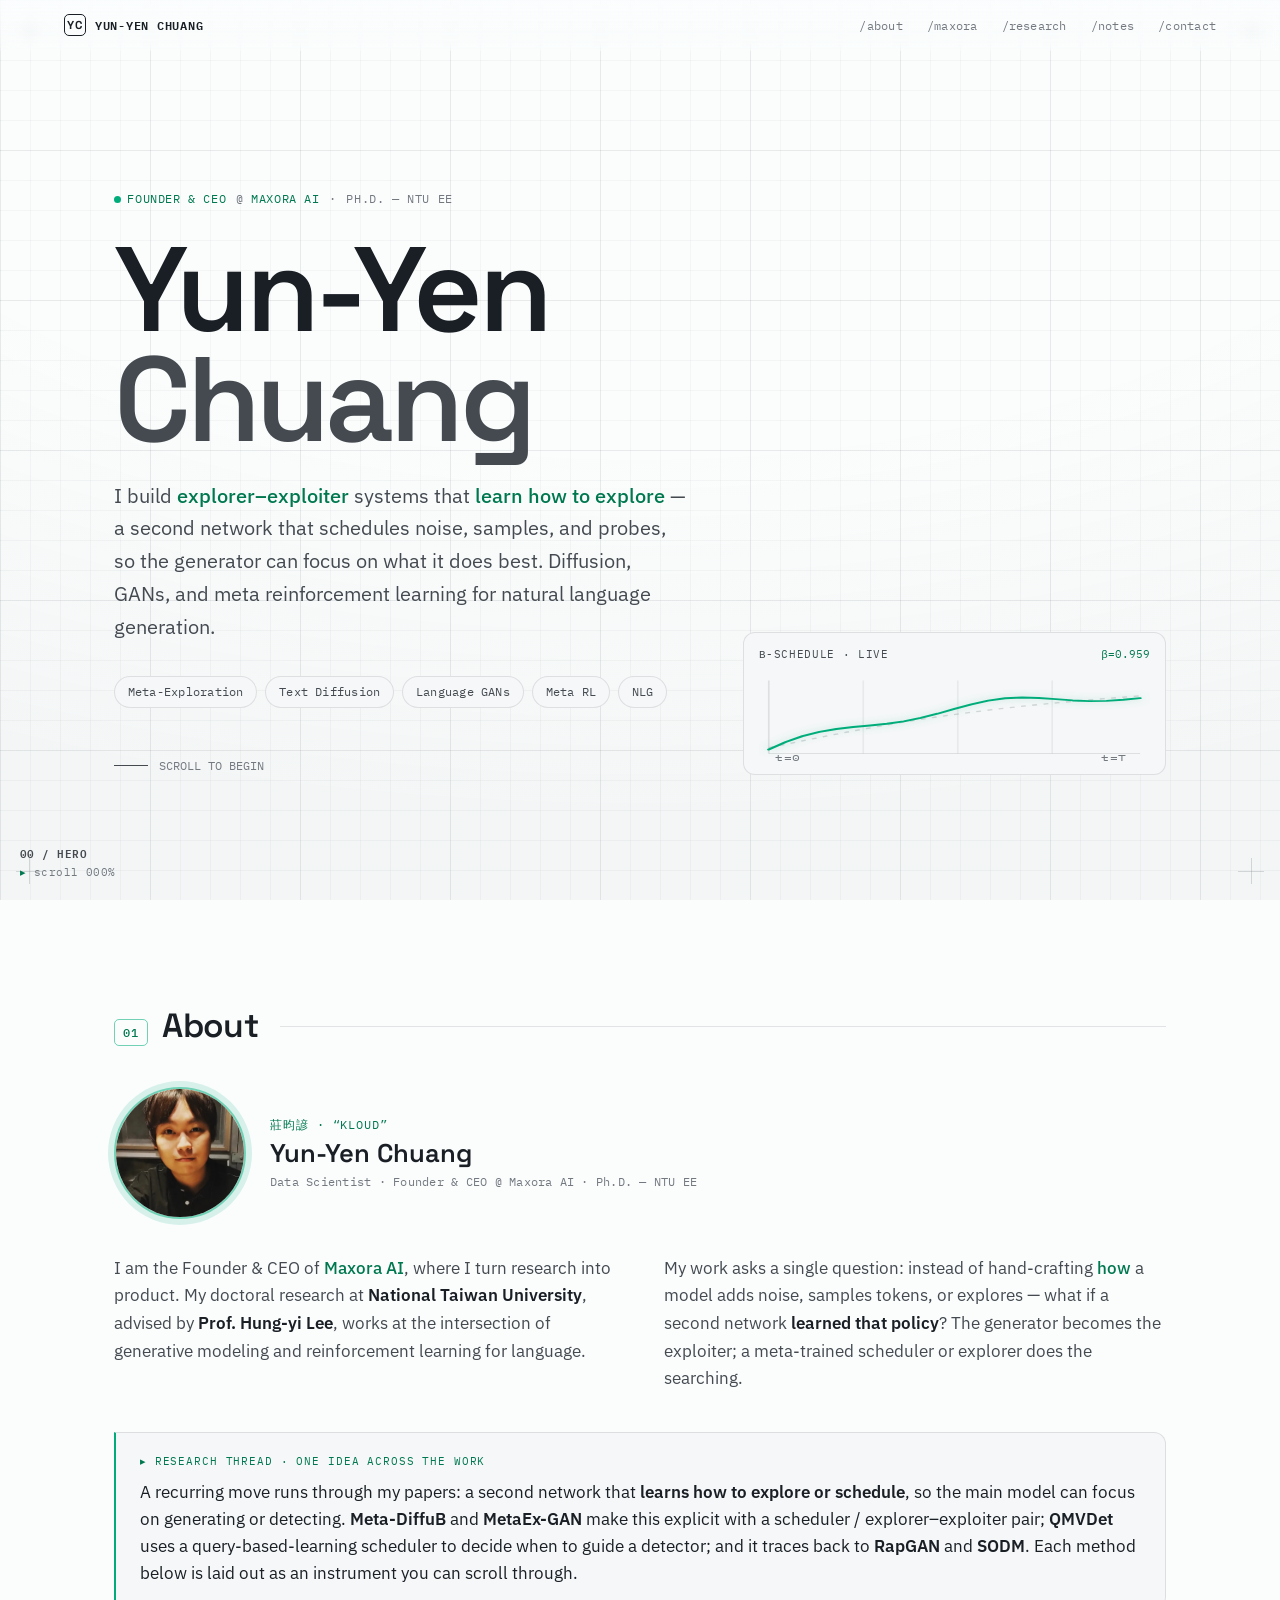
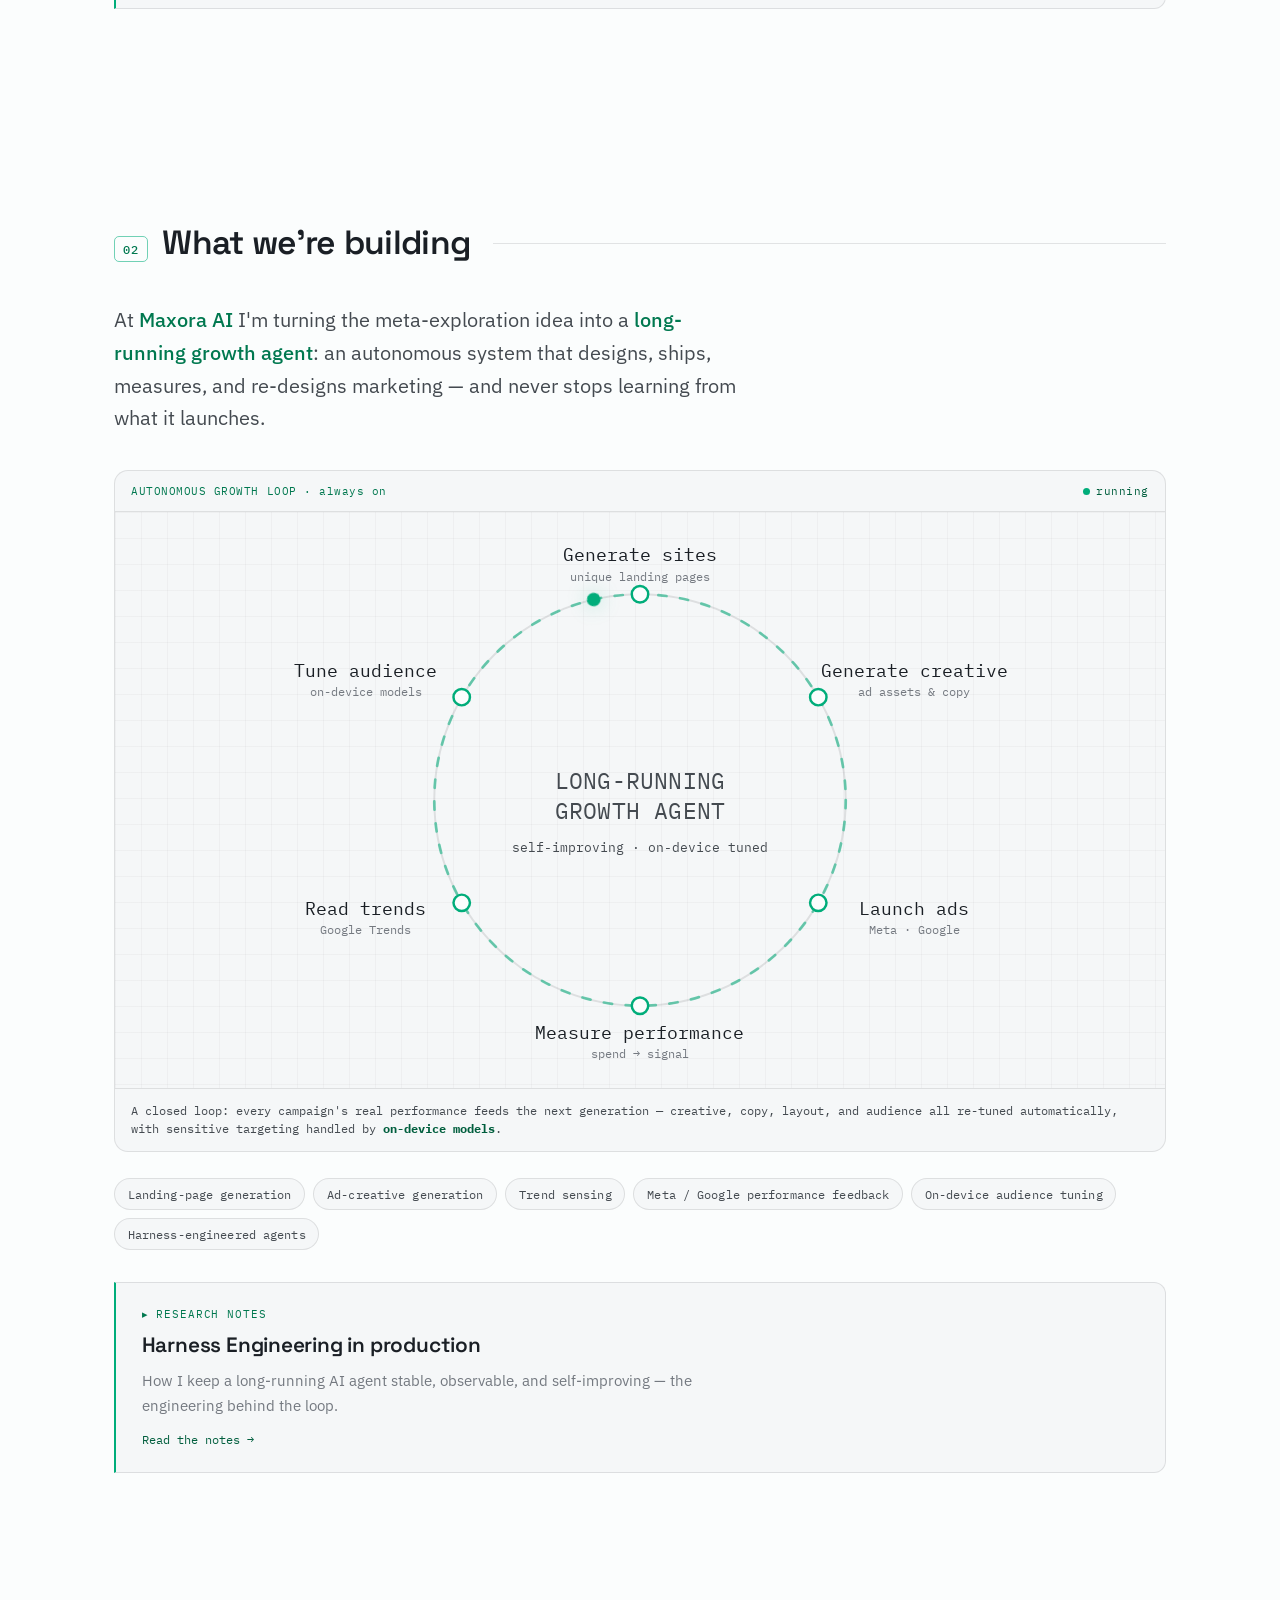
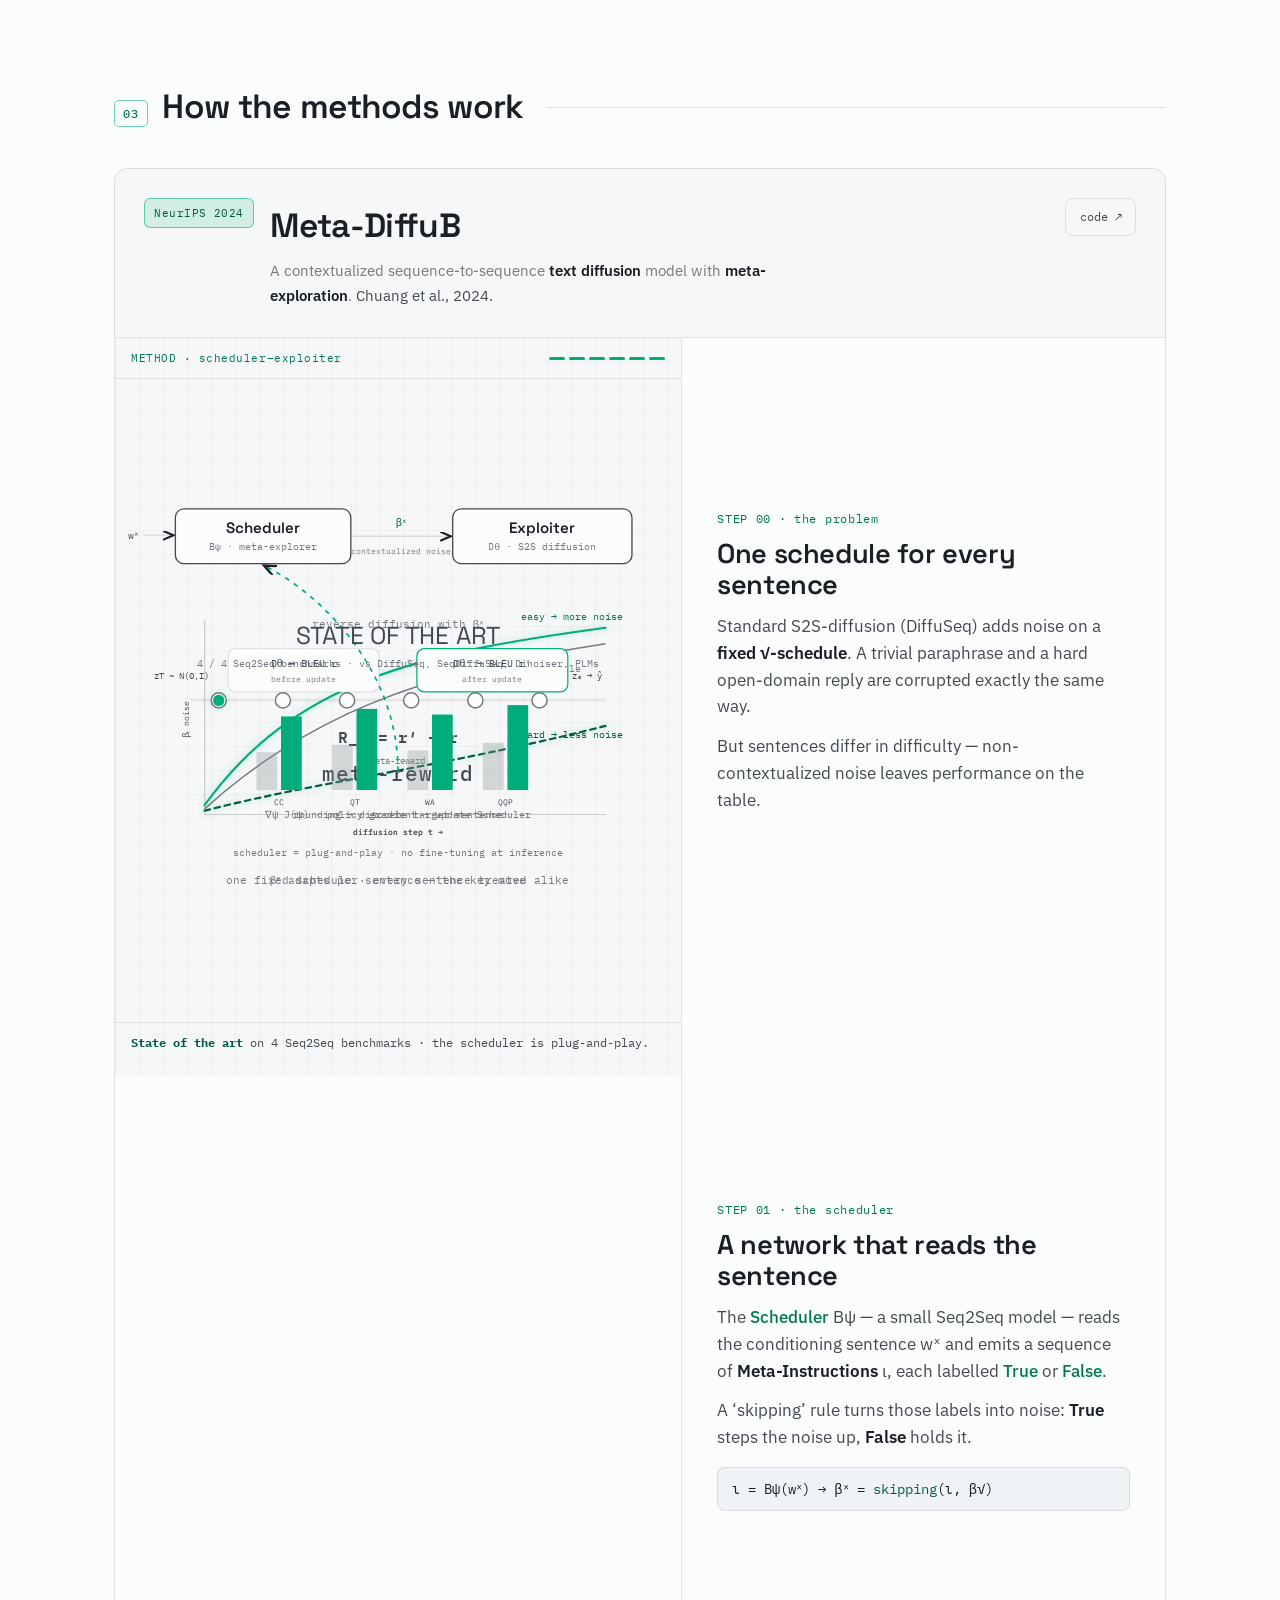
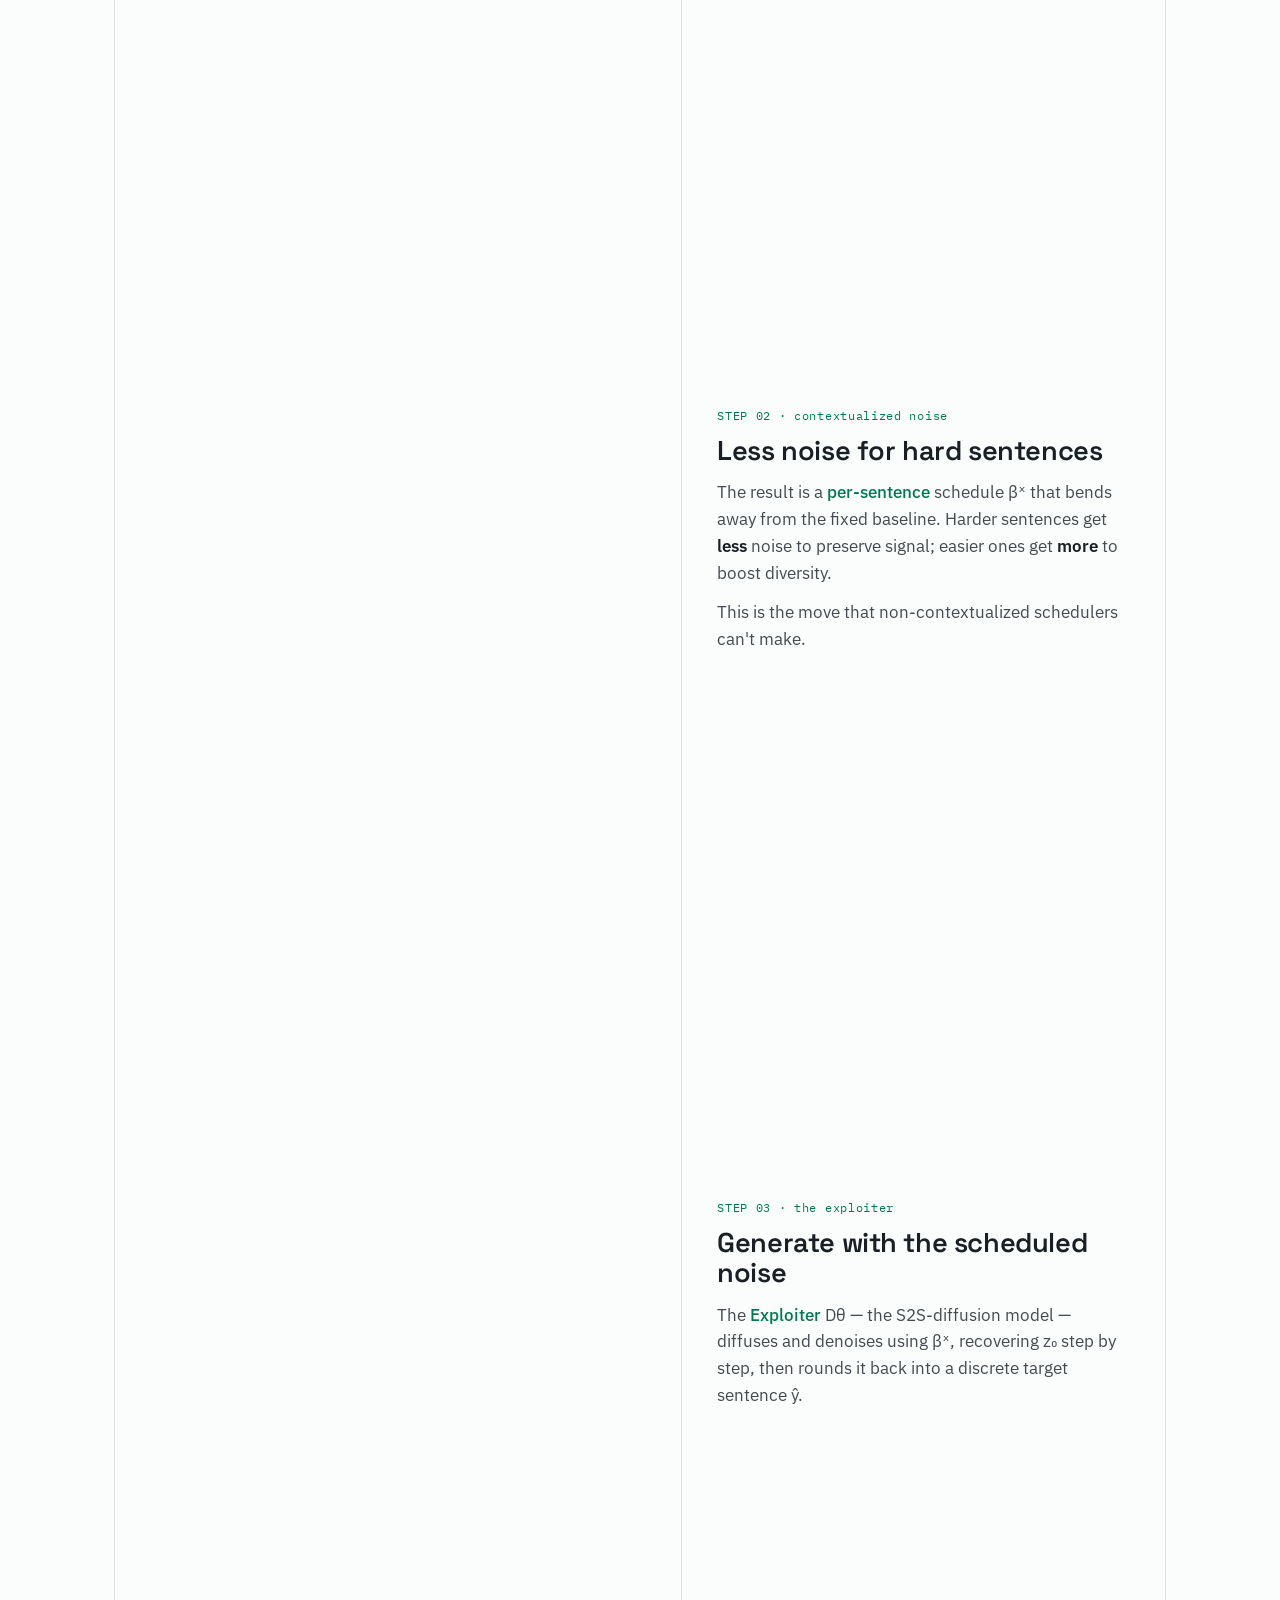
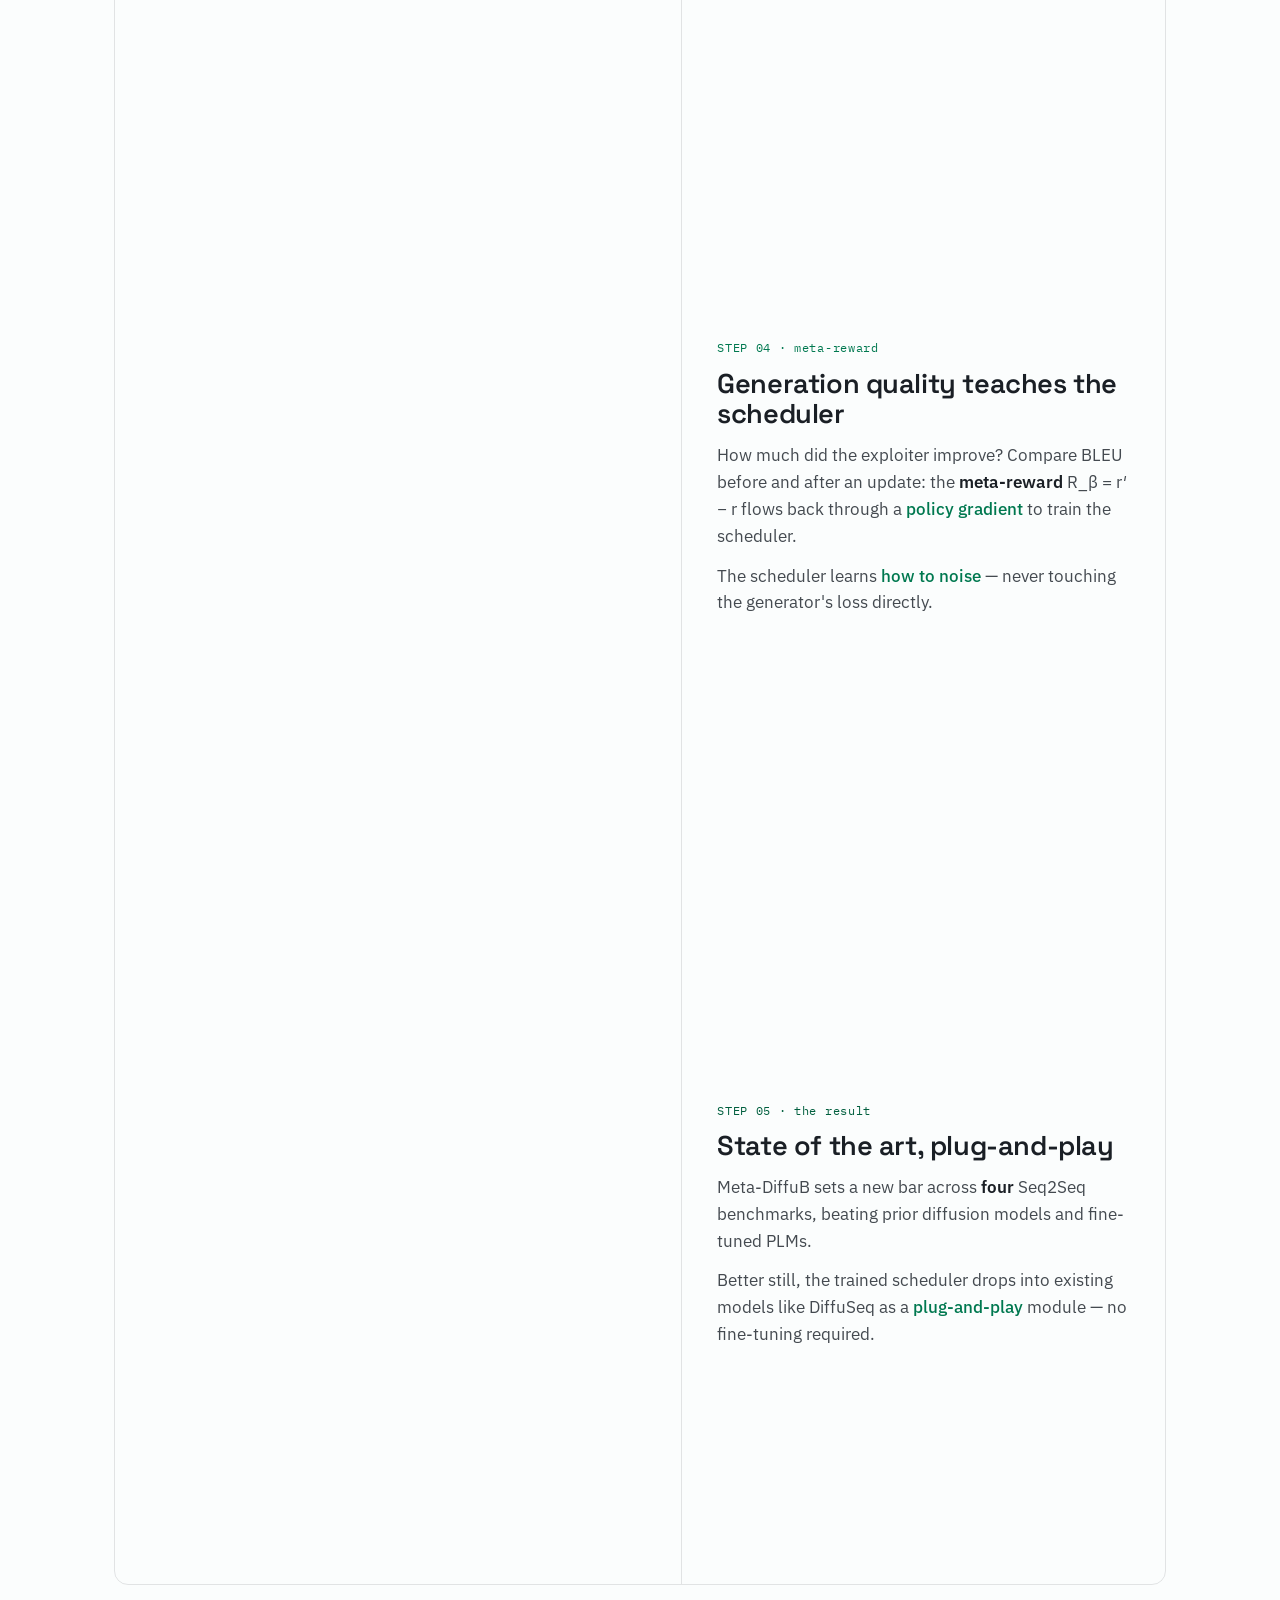
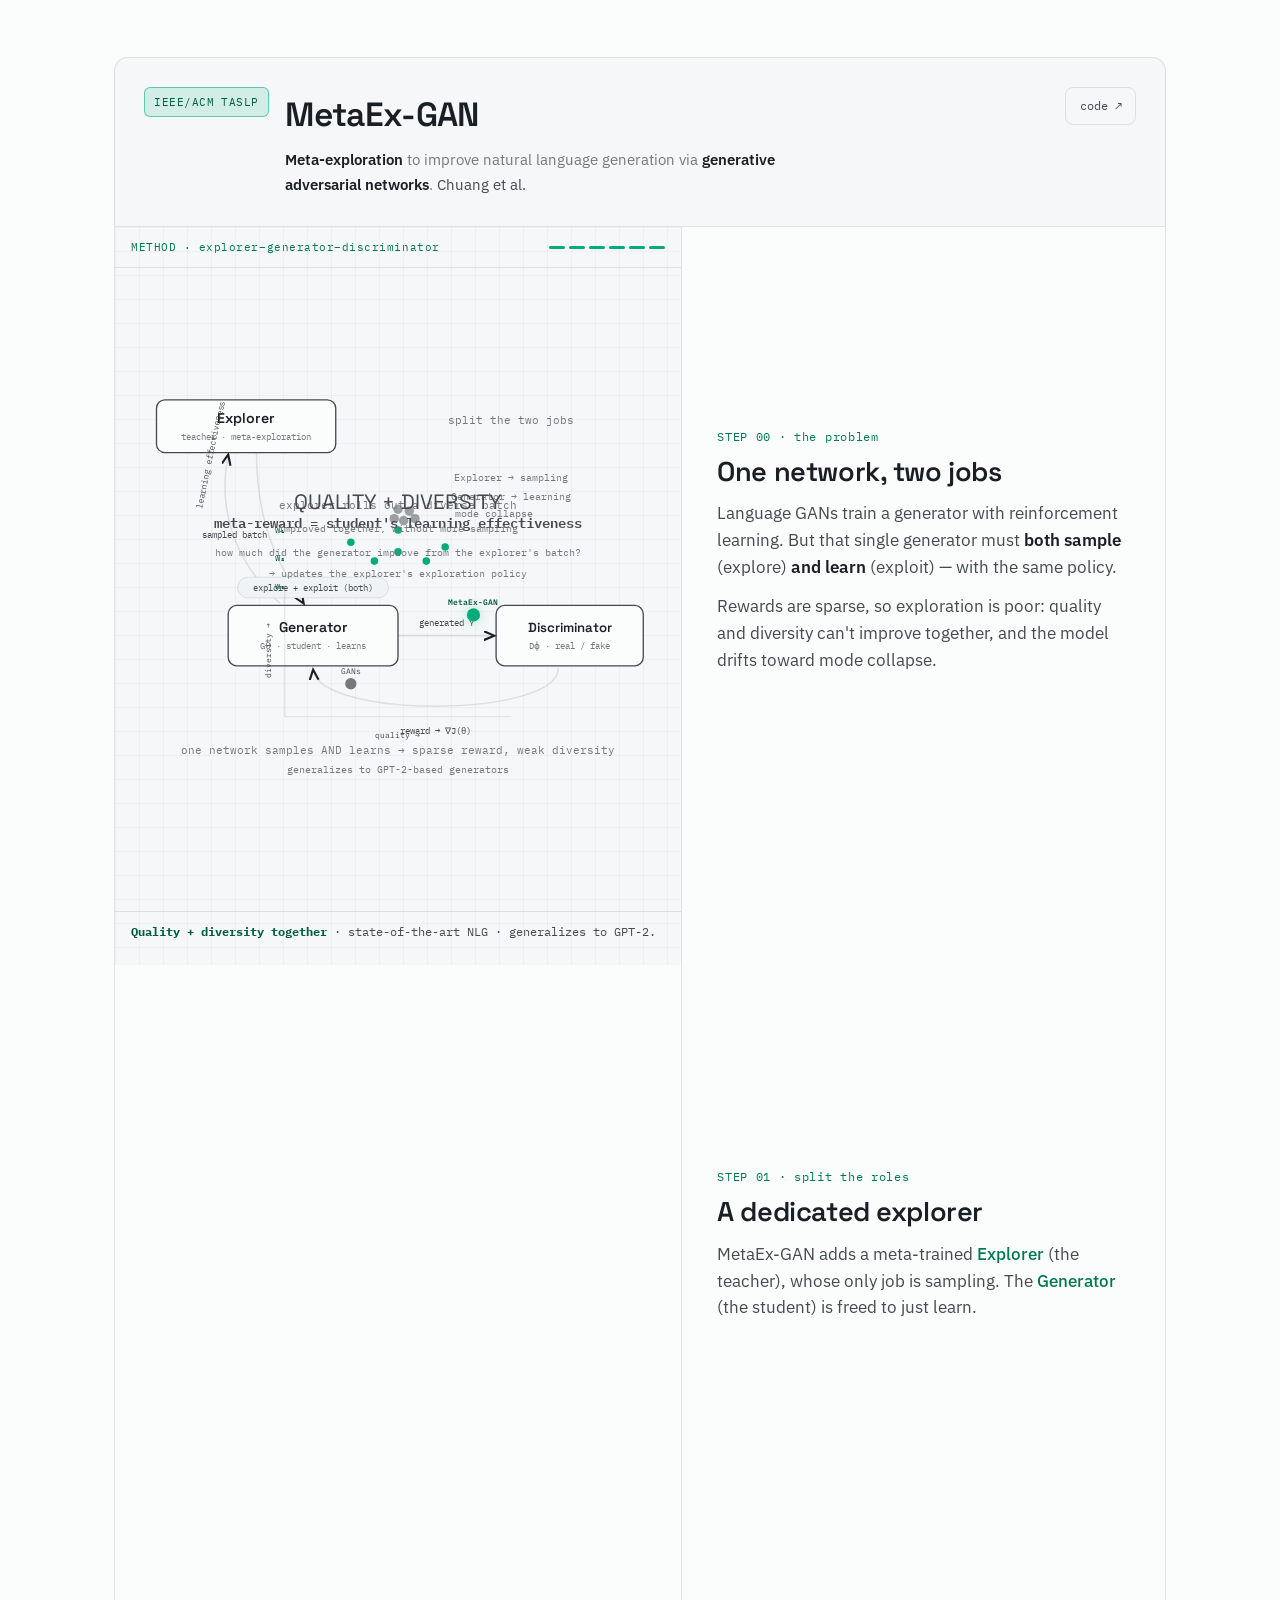
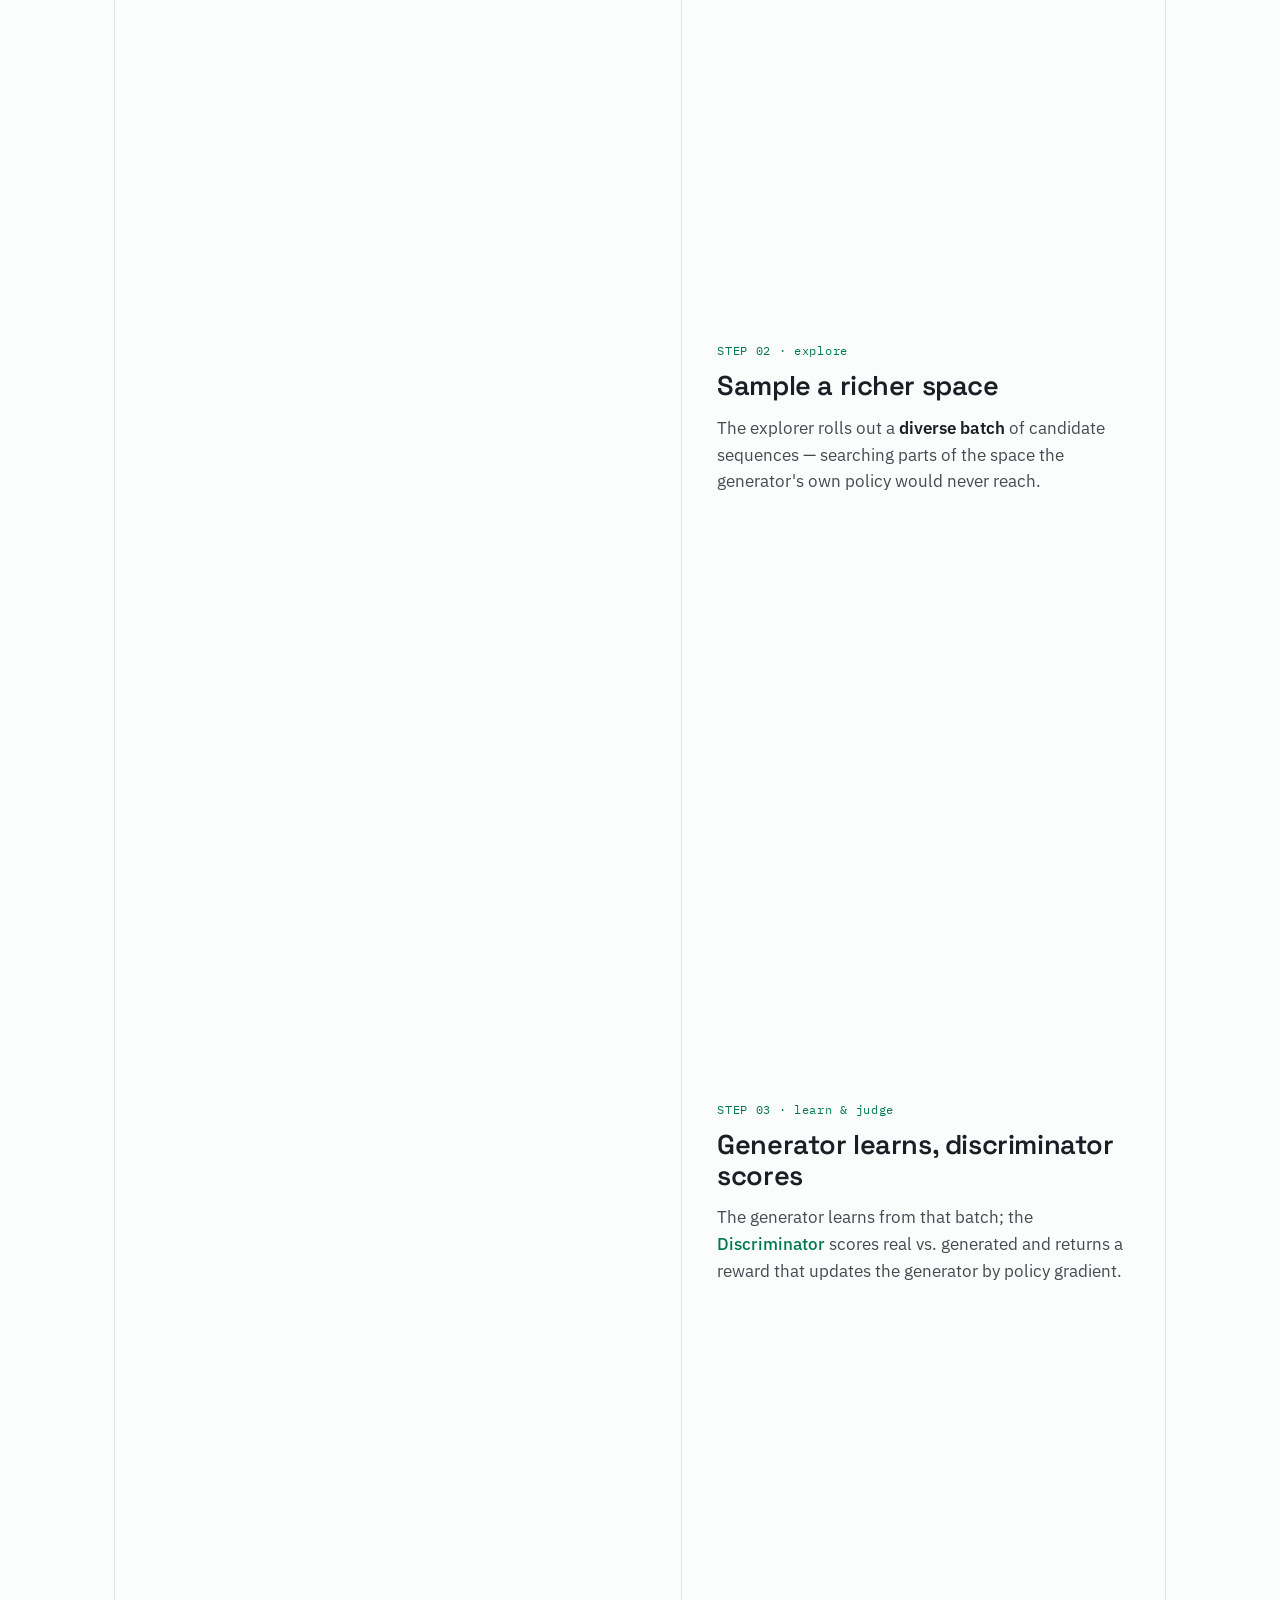
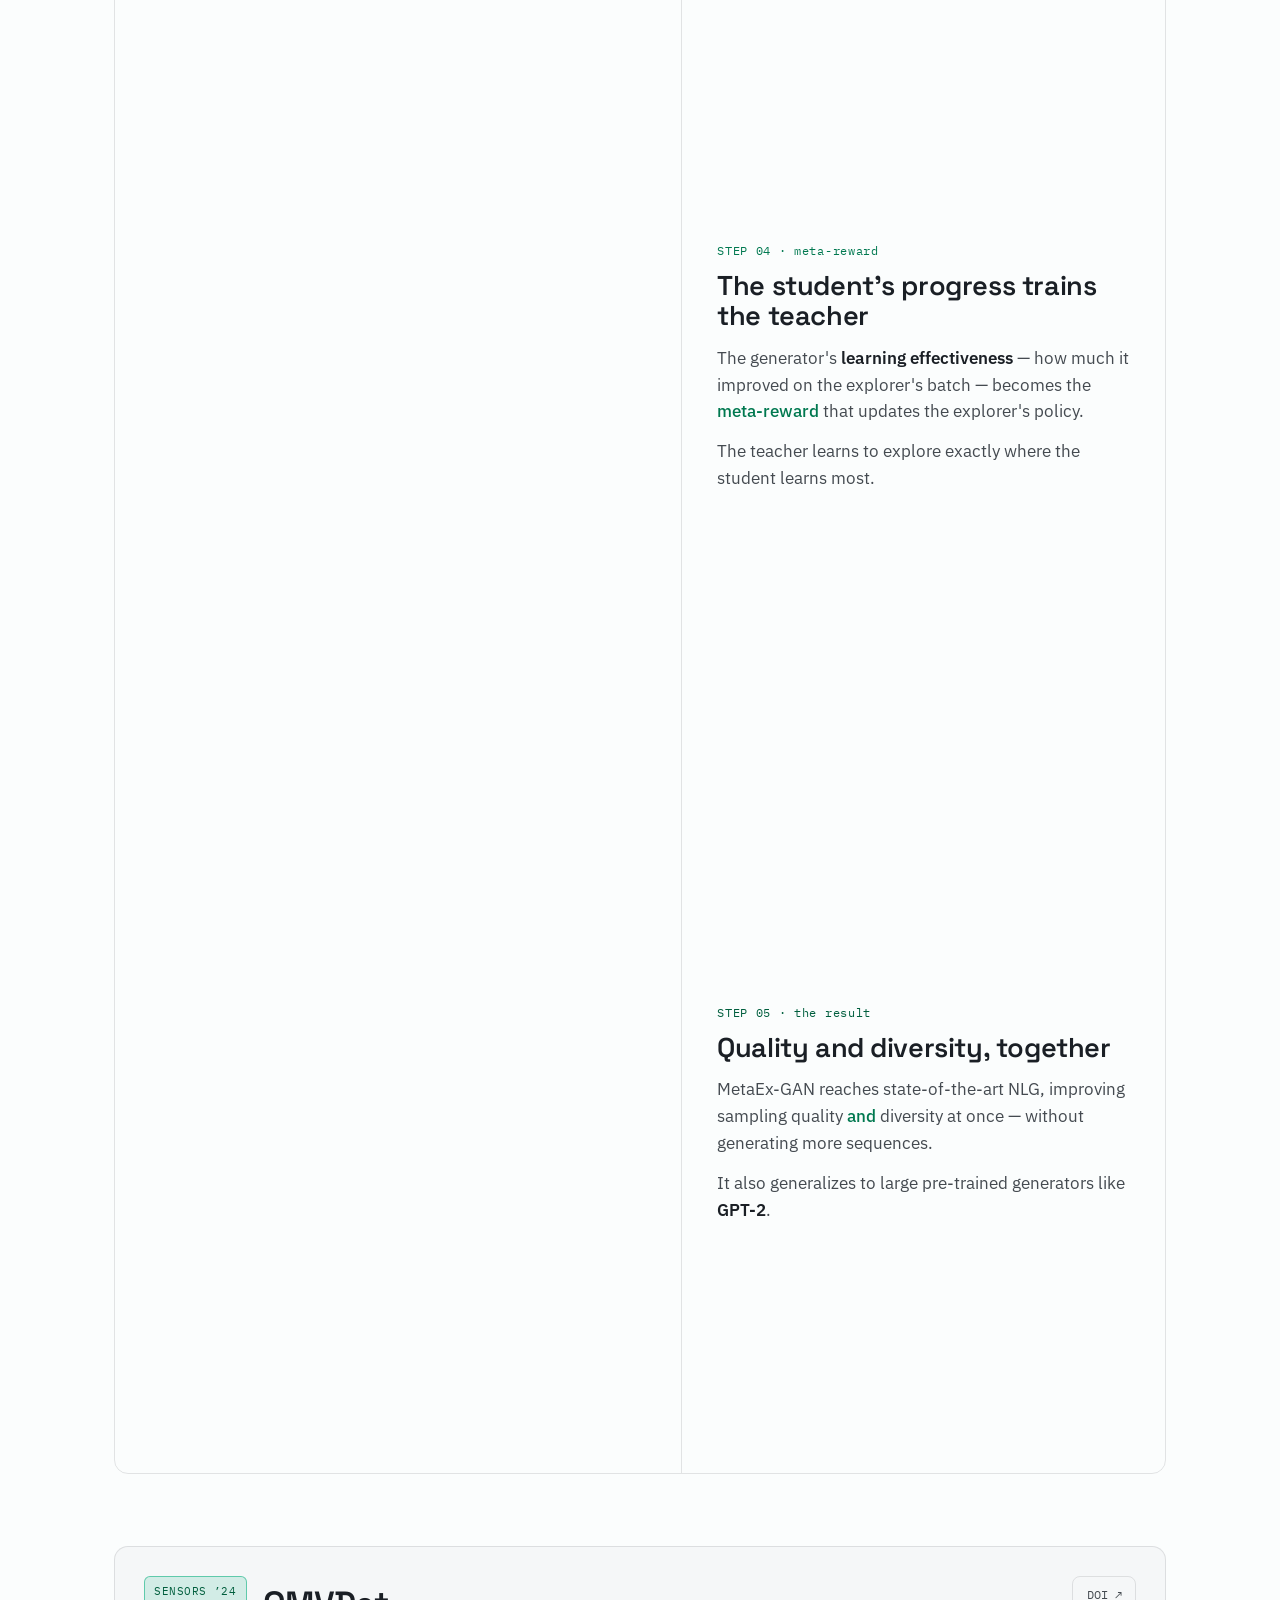
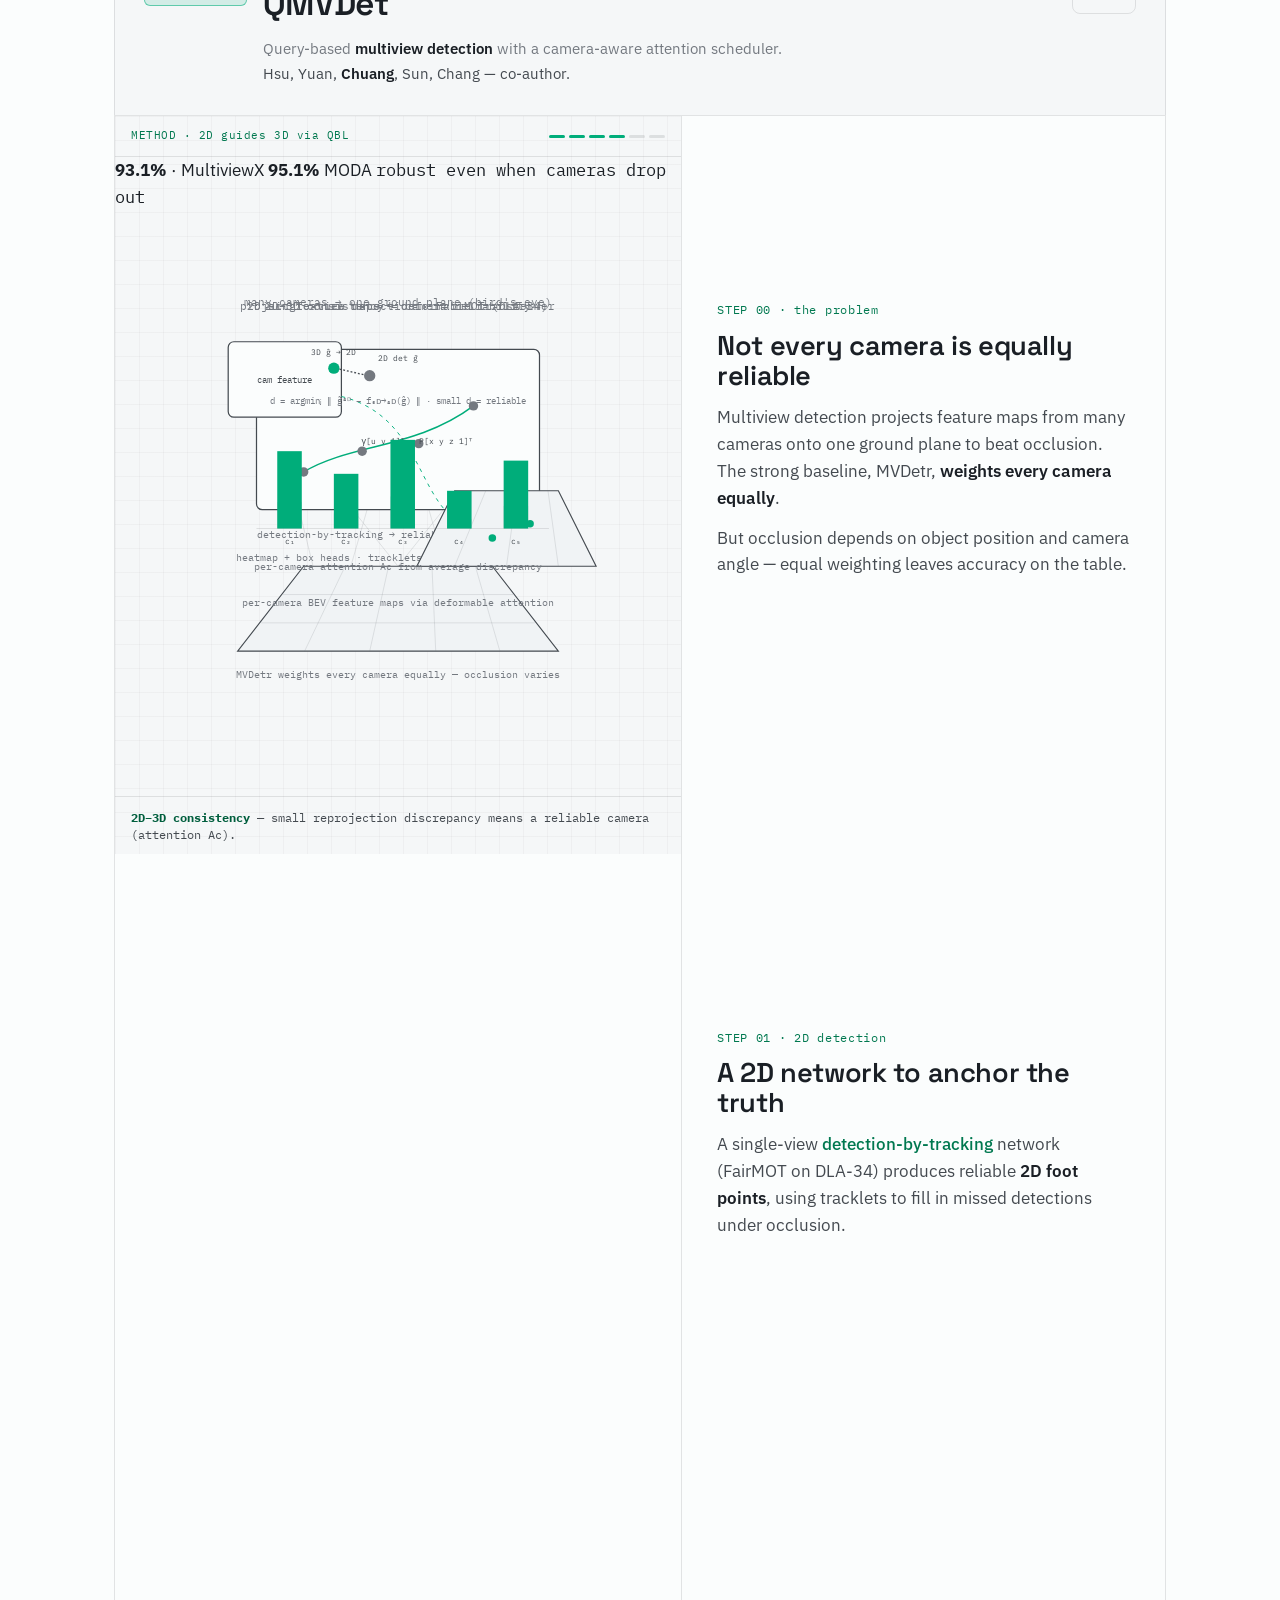
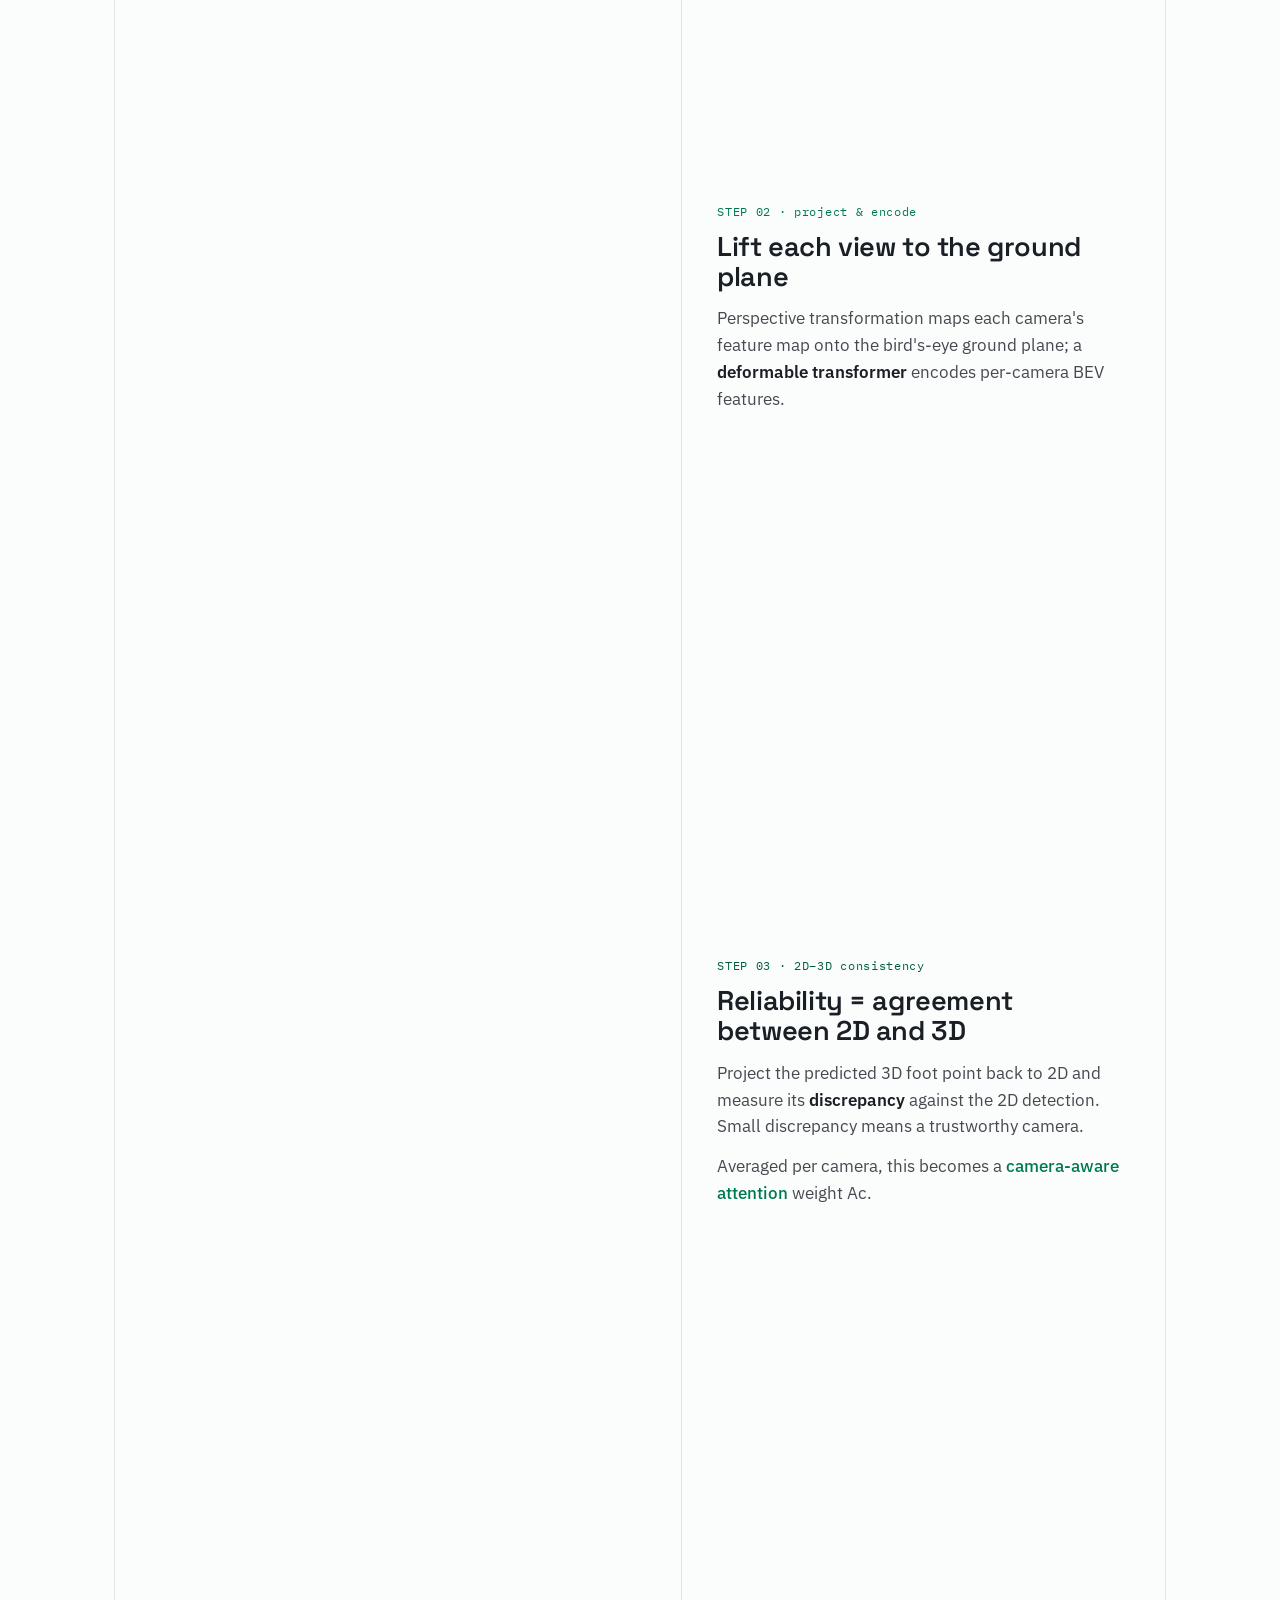
==== index.html @ 822313f8 "Update index.html" ====
<!DOCTYPE html>
<html lang="en">
<head>
  <meta charset="UTF-8" />
  <meta name="viewport" content="width=device-width, initial-scale=1.0" />
  <meta name="google-site-verification" content="Ib2m9DCc6jR4Q-GgrL25xecz0O4DlpT57B8F4OULGYQ" />
  <script>document.documentElement.classList.add('js');</script>
  <title>Yun-Yen Chuang 莊昀諺 資料科學家</title>
  <meta name="description" content="Yun-Yen Chuang (莊昀諺) — Founder & CEO of Maxora AI. Ph.D. in Electrical Engineering at National Taiwan University. Meta-exploration for diffusion models and natural language generation." />
  <meta name="author" content="Yun-Yen Chuang (莊昀諺)" />
  <meta name="keywords" content="Yun-Yen Chuang, 莊昀諺, 資料科學家, Data Scientist, Kloud, Maxora AI, meta-learning, reinforcement learning, diffusion models, natural language generation, GAN, NTU, Meta-DiffuB, MetaEx-GAN" />
  <meta name="robots" content="index, follow, max-image-preview:large, max-snippet:-1" />
  <link rel="canonical" href="https://kloudchuang.github.io/" />
  <meta name="theme-color" content="#fdfdfd" />

  <!-- Favicons -->
  <link rel="icon" href="favicon.ico" sizes="any" />
  <link rel="icon" type="image/svg+xml" href="favicon.svg" />
  <link rel="icon" type="image/png" sizes="32x32" href="favicon-32x32.png" />
  <link rel="icon" type="image/png" sizes="16x16" href="favicon-16x16.png" />
  <link rel="apple-touch-icon" href="apple-touch-icon.png" />

  <!-- Open Graph -->
  <meta property="og:title" content="Yun-Yen Chuang 莊昀諺 資料科學家" />
  <meta property="og:description" content="莊昀諺 · Founder & CEO @ Maxora AI · Ph.D. @ NTU EE · Meta-exploration, text diffusion, NLG." />
  <meta property="og:type" content="website" />
  <meta property="og:url" content="https://kloudchuang.github.io/" />
  <meta property="og:site_name" content="Yun-Yen Chuang 莊昀諺" />
  <meta property="og:locale" content="en_US" />
  <meta property="og:locale:alternate" content="zh_TW" />
  <meta property="og:image" content="https://kloudchuang.github.io/assets/og-cover.jpg" />
  <meta property="og:image:width" content="1200" />
  <meta property="og:image:height" content="630" />
  <meta property="og:image:alt" content="Yun-Yen Chuang (莊昀諺) — Founder & CEO @ Maxora AI, Data Scientist, Ph.D. NTU EE" />

  <!-- Twitter -->
  <meta name="twitter:card" content="summary_large_image" />
  <meta name="twitter:title" content="Yun-Yen Chuang 莊昀諺 資料科學家" />
  <meta name="twitter:description" content="莊昀諺 · Founder & CEO @ Maxora AI · Ph.D. @ NTU EE · Meta-exploration, text diffusion, NLG." />
  <meta name="twitter:image" content="https://kloudchuang.github.io/assets/og-cover.jpg" />

  <!-- Structured data -->
  <script type="application/ld+json">
  {
    "@context": "https://schema.org",
    "@graph": [
      {
        "@type": "Person",
        "@id": "https://kloudchuang.github.io/#person",
        "name": "Yun-Yen Chuang",
        "alternateName": ["莊昀諺", "Kloud", "KloudChuang"],
        "url": "https://kloudchuang.github.io/",
        "image": "https://kloudchuang.github.io/assets/og-cover.jpg",
        "email": "mailto:yunyenchuang@maxora.ai",
        "jobTitle": ["Founder & CEO", "Data Scientist"],
        "worksFor": { "@type": "Organization", "name": "Maxora AI", "url": "https://maxora.ai" },
        "alumniOf": { "@type": "CollegeOrUniversity", "name": "National Taiwan University" },
        "knowsAbout": ["Meta-Learning", "Reinforcement Learning", "Adversarial Learning", "Diffusion Models", "Natural Language Generation"],
        "sameAs": [
          "https://maxora.ai",
          "https://github.com/KloudChuang",
          "https://scholar.google.com/citations?user=5BJ63mUAAAAJ&hl=en"
        ]
      },
      {
        "@type": "WebSite",
        "@id": "https://kloudchuang.github.io/#website",
        "url": "https://kloudchuang.github.io/",
        "name": "Yun-Yen Chuang",
        "description": "Founder & CEO of Maxora AI. Ph.D. in Electrical Engineering at National Taiwan University. Meta-exploration for diffusion models and natural language generation.",
        "inLanguage": "en",
        "publisher": { "@id": "https://kloudchuang.github.io/#person" }
      }
    ]
  }
  </script>

  <link rel="preconnect" href="https://fonts.googleapis.com" />
  <link rel="preconnect" href="https://fonts.gstatic.com" crossorigin />
  <link href="https://fonts.googleapis.com/css2?family=Space+Grotesk:wght@400;500;600;700&family=IBM+Plex+Sans:wght@400;500;600&family=IBM+Plex+Mono:wght@400;500;600&display=swap" rel="stylesheet" />
  <link rel="stylesheet" href="assets/style.css" />
  <link rel="stylesheet" href="assets/diagrams.css" />
</head>
<body>
  <div class="paper-grid"></div>
  <div class="paper-vignette"></div>
  <span class="reg tl"></span><span class="reg tr"></span>
  <span class="reg bl"></span><span class="reg br"></span>
  <div class="scan" id="scan"></div>
  <div class="readout">
    <span><b id="roSect">00 / HERO</b></span>
    <span><span class="dot">▸</span> scroll <span id="roPct">000</span>%</span>
  </div>

  <!-- NAV -->
  <nav class="topnav">
    <a class="brand" href="#top"><span class="mark">YC</span> YUN-YEN&nbsp;CHUANG</a>
    <div class="navlinks" id="navlinks">
      <a href="#about" class="hide-sm">/about</a>
      <a href="#maxora">/maxora</a>
      <a href="#research">/research</a>
      <a href="harness.html" class="hide-sm">/notes</a>
      <a href="#contact">/contact</a>
    </div>
    <button class="nav-toggle" type="button" aria-label="Open menu" aria-expanded="false" aria-controls="navlinks">
      <span class="bar"></span><span class="bar"></span><span class="bar"></span>
    </button>
  </nav>

  <main id="top">
    <!-- ===================== HERO ===================== -->
    <header class="hero" data-sect="00 / HERO">
      <p class="eyebrow reveal">
        <span class="live"><span class="pulse"></span>FOUNDER &amp; CEO</span>
        <span>@ <a href="https://maxora.ai">MAXORA&nbsp;AI</a></span>
        <span>·</span><span>PH.D. — NTU&nbsp;EE</span>
      </p>
      <h1 class="reveal">Yun-Yen<br /><span class="ln2">Chuang</span></h1>
      <div class="hero-meta">
        <div>
          <p class="lede reveal">
            I build <em>explorer–exploiter</em> systems that <em>learn how to explore</em> —
            a second network that schedules noise, samples, and probes, so the
            generator can focus on what it does best. Diffusion, GANs, and
            meta&nbsp;reinforcement learning for natural language generation.
          </p>
          <div class="tags reveal">
            <span>Meta-Exploration</span><span>Text Diffusion</span>
            <span>Language GANs</span><span>Meta RL</span><span>NLG</span>
          </div>
          <div class="scroll-cue reveal"><span class="bar"></span>SCROLL TO BEGIN</div>
        </div>

        <!-- live β-schedule instrument -->
        <div class="scope reveal" aria-hidden="true">
          <div class="scope-top">
            <span class="ttl">β-schedule · live</span>
            <span class="val" id="scopeVal">βₜ</span>
          </div>
          <svg viewBox="0 0 240 96" preserveAspectRatio="none">
            <line class="axis" x1="6" y1="86" x2="234" y2="86" />
            <line class="axis" x1="6" y1="10" x2="6" y2="86" />
            <line class="tick" x1="64" y1="10" x2="64" y2="86" />
            <line class="tick" x1="122" y1="10" x2="122" y2="86" />
            <line class="tick" x1="180" y1="10" x2="180" y2="86" />
            <path class="sqrt" d="M6,80 C70,58 120,40 234,26" />
            <path class="beta" id="scopeBeta" d="M6,82 C70,70 120,50 234,30" />
            <text class="lbl" x="10" y="94">t=0</text>
            <text class="lbl" x="210" y="94">t=T</text>
          </svg>
        </div>
      </div>
    </header>

    <!-- ===================== ABOUT ===================== -->
    <section id="about" class="sect" data-sect="01 / ABOUT">
      <div class="sect-head reveal"><span class="idx">01</span><h2>About</h2><span class="rule"></span></div>
      <div class="id-card reveal">
        <img class="id-photo" src="assets/avatar.webp" alt="Yun-Yen Chuang (莊昀諺)" width="132" height="132" loading="lazy" />
        <div class="id-meta">
          <span class="id-eyebrow">莊昀諺 · &ldquo;Kloud&rdquo;</span>
          <strong class="id-name">Yun-Yen Chuang</strong>
          <span class="id-roles">Data Scientist · Founder &amp; CEO @ Maxora&nbsp;AI · Ph.D. — NTU&nbsp;EE</span>
        </div>
      </div>
      <div class="about-grid">
        <p class="reveal">
          I am the Founder &amp; CEO of <a href="https://maxora.ai"><em>Maxora&nbsp;AI</em></a>,
          where I turn research into product. My doctoral research at
          <strong>National Taiwan University</strong>, advised by
          <strong>Prof. Hung-yi&nbsp;Lee</strong>, works at the intersection of
          generative modeling and reinforcement learning for language.
        </p>
        <p class="reveal">
          My work asks a single question: instead of hand-crafting <em>how</em> a model
          adds noise, samples tokens, or explores — what if a second network
          <strong>learned that policy</strong>? The generator becomes the exploiter;
          a meta-trained scheduler or explorer does the searching.
        </p>
      </div>
      <div class="thread reveal">
        <span class="tag">▸ Research thread · one idea across the work</span>
        <p>
          A recurring move runs through my papers: a second network that
          <strong>learns how to explore or schedule</strong>, so the main model can focus on
          generating or detecting. <strong>Meta-DiffuB</strong> and <strong>MetaEx-GAN</strong> make
          this explicit with a scheduler / explorer–exploiter pair; <strong>QMVDet</strong> uses a
          query-based-learning scheduler to decide when to guide a detector; and it traces back to
          <strong>RapGAN</strong> and <strong>SODM</strong>. Each method below is laid out as an
          instrument you can scroll through.
        </p>
      </div>
    </section>

    <!-- ===================== MAXORA / PRODUCT ===================== -->
    <section id="maxora" class="sect" data-sect="02 / MAXORA">
      <div class="sect-head reveal"><span class="idx">02</span><h2>What we're building</h2><span class="rule"></span></div>
      <p class="lede reveal">
        At <a href="https://maxora.ai"><em>Maxora&nbsp;AI</em></a> I'm turning the meta-exploration
        idea into a <em>long-running growth agent</em>: an autonomous system that designs, ships,
        measures, and re-designs marketing — and never stops learning from what it launches.
      </p>

      <div class="loop-card reveal" aria-hidden="true">
        <div class="loop-hud">
          <span class="stage-id">AUTONOMOUS GROWTH LOOP · always on</span>
          <span class="loop-live"><span class="pulse-d"></span>running</span>
        </div>
        <div class="loop-body">
          <svg viewBox="0 0 720 420" preserveAspectRatio="xMidYMid meet">
            <defs>
              <marker id="ahL" markerWidth="8" markerHeight="8" refX="6" refY="3" orient="auto">
                <path d="M0,0 L6,3 L0,6" fill="none" stroke="currentColor" stroke-width="1.4" />
              </marker>
            </defs>

            <!-- energy ring -->
            <circle class="loop-ring-bg" cx="360" cy="210" r="150" />
            <circle class="loop-ring" cx="360" cy="210" r="150" />
            <circle class="loop-spark" r="5">
              <animateMotion dur="6s" repeatCount="indefinite"
                path="M360,60 A150,150 0 1,1 359.9,60 Z" rotate="auto" />
            </circle>

            <!-- center -->
            <text class="loop-center disp-svg" x="360" y="202" text-anchor="middle" font-size="17">LONG-RUNNING</text>
            <text class="loop-center disp-svg" x="360" y="224" text-anchor="middle" font-size="17">GROWTH AGENT</text>
            <text class="loop-center-sub mono-svg" x="360" y="248" text-anchor="middle" font-size="9.5">self-improving · on-device tuned</text>

            <!-- 6 nodes around the ring -->
            <g class="loop-node n1">
              <circle cx="360" cy="60" r="6" />
              <text class="ln-t disp-svg" x="360" y="36" text-anchor="middle" font-size="13">Generate sites</text>
              <text class="ln-s mono-svg" x="360" y="50" text-anchor="middle" font-size="9">unique landing pages</text>
            </g>
            <g class="loop-node n2">
              <circle cx="490" cy="135" r="6" />
              <text class="ln-t disp-svg" x="560" y="120" text-anchor="middle" font-size="13">Generate creative</text>
              <text class="ln-s mono-svg" x="560" y="134" text-anchor="middle" font-size="9">ad assets &amp; copy</text>
            </g>
            <g class="loop-node n3">
              <circle cx="490" cy="285" r="6" />
              <text class="ln-t disp-svg" x="560" y="294" text-anchor="middle" font-size="13">Launch ads</text>
              <text class="ln-s mono-svg" x="560" y="308" text-anchor="middle" font-size="9">Meta · Google</text>
            </g>
            <g class="loop-node n4">
              <circle cx="360" cy="360" r="6" />
              <text class="ln-t disp-svg" x="360" y="384" text-anchor="middle" font-size="13">Measure performance</text>
              <text class="ln-s mono-svg" x="360" y="398" text-anchor="middle" font-size="9">spend → signal</text>
            </g>
            <g class="loop-node n5">
              <circle cx="230" cy="285" r="6" />
              <text class="ln-t disp-svg" x="160" y="294" text-anchor="middle" font-size="13">Read trends</text>
              <text class="ln-s mono-svg" x="160" y="308" text-anchor="middle" font-size="9">Google Trends</text>
            </g>
            <g class="loop-node n6">
              <circle cx="230" cy="135" r="6" />
              <text class="ln-t disp-svg" x="160" y="120" text-anchor="middle" font-size="13">Tune audience</text>
              <text class="ln-s mono-svg" x="160" y="134" text-anchor="middle" font-size="9">on-device models</text>
            </g>
          </svg>
        </div>
        <div class="loop-cap">
          A closed loop: every campaign's real performance feeds the next generation — creative, copy, layout, and audience all re-tuned automatically, with sensitive targeting handled by <b>on-device models</b>.
        </div>
      </div>

      <div class="cap-tags reveal">
        <span>Landing-page generation</span><span>Ad-creative generation</span>
        <span>Trend sensing</span><span>Meta / Google performance feedback</span>
        <span>On-device audience tuning</span><span>Harness-engineered agents</span>
      </div>

      <a class="notes-link reveal" href="harness.html">
        <span class="nl-tag">▸ RESEARCH NOTES</span>
        <span class="nl-title">Harness Engineering in production</span>
        <span class="nl-sub">How I keep a long-running AI agent stable, observable, and self-improving — the engineering behind the loop.</span>
        <span class="nl-go">Read the notes →</span>
      </a>
    </section>

    <!-- ===================== RESEARCH ===================== -->
    <section id="research" class="sect" data-sect="03 / RESEARCH">
      <div class="sect-head reveal"><span class="idx">03</span><h2>How the methods work</h2><span class="rule"></span></div>

      <!-- ============ PAPER 1: Meta-DiffuB ============ -->
      <article class="paper-block reveal" id="metadiffub">
        <div class="paper-head">
          <span class="venue">NeurIPS&nbsp;2024</span>
          <div class="htext">
            <h3>Meta-DiffuB</h3>
            <p>A contextualized sequence-to-sequence <strong>text diffusion</strong> model with
              <strong>meta-exploration</strong>. <span class="auth">Chuang et&nbsp;al., 2024.</span></p>
          </div>
          <a class="ghbtn" href="https://github.com/Meta-DiffuB/Meta-DiffuB" target="_blank" rel="noopener">code ↗</a>
        </div>

        <div class="scrolly">
          <div class="viz-col">
            <div class="viz-sticky" id="vizDiffub" data-stage="0">
              <div class="viz-hud">
                <span class="stage-id">METHOD · scheduler–exploiter</span>
                <span class="stage-bars"><i></i><i></i><i></i><i></i><i></i><i></i></span>
              </div>
              <div class="viz-body">
                <svg viewBox="0 0 600 470" preserveAspectRatio="xMidYMid meet">
                  <defs>
                    <marker id="ahD" markerWidth="9" markerHeight="9" refX="7" refY="3" orient="auto">
                      <path d="M0,0 L7,3 L0,6" fill="none" stroke="currentColor" stroke-width="1.4" />
                    </marker>
                  </defs>

                  <!-- persistent nodes -->
                  <g class="persist">
                    <text class="mono-svg io-lbl" x="14" y="64" font-size="11">wˣ</text>
                    <path class="flow fp-in" d="M30,60 L62,60" marker-end="url(#ahD)" />
                    <g class="node-scheduler">
                      <rect class="node-box" x="64" y="32" width="186" height="58" rx="9" />
                      <text class="node-lbl" x="157" y="58" font-size="16" text-anchor="middle">Scheduler</text>
                      <text class="node-sub" x="157" y="76" font-size="10.5" text-anchor="middle">Bψ · meta-explorer</text>
                    </g>
                    <path class="flow fp-beta" d="M250,61 L356,61" marker-end="url(#ahD)" />
                    <text class="mono-svg beta-lbl" x="303" y="50" font-size="11" text-anchor="middle">βˣ</text>
                    <text class="node-sub" x="303" y="80" font-size="9" text-anchor="middle">contextualized noise</text>
                    <g class="node-exploiter">
                      <rect class="node-box" x="358" y="32" width="190" height="58" rx="9" />
                      <text class="node-lbl" x="453" y="58" font-size="16" text-anchor="middle">Exploiter</text>
                      <text class="node-sub" x="453" y="76" font-size="10.5" text-anchor="middle">Dθ · S2S diffusion</text>
                    </g>
                  </g>

                  <!-- L0 fixed-noise plot -->
                  <g class="lyr lyr-fixed">
                    <line class="axis-line" x1="95" y1="150" x2="95" y2="356" />
                    <line class="axis-line" x1="95" y1="356" x2="520" y2="356" />
                    <text class="ax-lbl" x="300" y="378" text-anchor="middle">diffusion step  t →</text>
                    <text class="ax-lbl" x="78" y="255" text-anchor="middle" transform="rotate(-90 78 255)">βₜ noise</text>
                    <path class="curve-sqrt" d="M95,350 C200,255 320,205 520,175" />
                    <text class="mono-svg note" x="430" y="205" font-size="11">√-schedule</text>
                    <text class="mono-svg note2" x="300" y="430" text-anchor="middle" font-size="11.5">one fixed schedule · every sentence treated alike</text>
                  </g>

                  <!-- L1 meta-instructions -->
                  <g class="lyr lyr-instr">
                    <text class="mono-svg note" x="300" y="150" text-anchor="middle" font-size="12">ι = Bψ(wˣ)  —  Meta-Instructions</text>
                    <g class="instr-chips" font-size="13">
                      <g class="chip t"><rect x="120" y="210" width="40" height="34" rx="6"/><text x="140" y="232" text-anchor="middle">T</text></g>
                      <g class="chip f"><rect x="170" y="210" width="40" height="34" rx="6"/><text x="190" y="232" text-anchor="middle">F</text></g>
                      <g class="chip t"><rect x="220" y="210" width="40" height="34" rx="6"/><text x="240" y="232" text-anchor="middle">T</text></g>
                      <g class="chip t"><rect x="270" y="210" width="40" height="34" rx="6"/><text x="290" y="232" text-anchor="middle">T</text></g>
                      <g class="chip f"><rect x="320" y="210" width="40" height="34" rx="6"/><text x="340" y="232" text-anchor="middle">F</text></g>
                      <g class="chip t"><rect x="370" y="210" width="40" height="34" rx="6"/><text x="390" y="232" text-anchor="middle">T</text></g>
                      <g class="chip f"><rect x="420" y="210" width="40" height="34" rx="6"/><text x="440" y="232" text-anchor="middle">F</text></g>
                    </g>
                    <text class="mono-svg note2" x="300" y="295" text-anchor="middle" font-size="11.5">‘skipping’ · T → step noise up · F → hold level</text>
                    <text class="mono-svg note3" x="300" y="320" text-anchor="middle" font-size="10.5">βˣ = skipping(ι, β√)   ·   trained by policy gradient</text>
                  </g>

                  <!-- L2 contextualized beta -->
                  <g class="lyr lyr-beta">
                    <line class="axis-line" x1="95" y1="150" x2="95" y2="356" />
                    <line class="axis-line" x1="95" y1="356" x2="520" y2="356" />
                    <text class="ax-lbl" x="300" y="378" text-anchor="middle">diffusion step  t →</text>
                    <path class="curve-sqrt faded" d="M95,350 C200,255 320,205 520,175" />
                    <path class="curve-beta easy" d="M95,346 C190,215 320,185 520,158" />
                    <path class="curve-beta hard" d="M95,352 C210,322 350,305 520,262" />
                    <text class="mono-svg note-easy" x="430" y="150" font-size="10.5">easy → more noise</text>
                    <text class="mono-svg note-hard" x="430" y="275" font-size="10.5">hard → less noise</text>
                    <text class="mono-svg note2" x="300" y="430" text-anchor="middle" font-size="11.5">βˣ adapts per sentence — the key move</text>
                  </g>

                  <!-- L3 diffusion / denoise -->
                  <g class="lyr lyr-diff">
                    <text class="mono-svg note" x="300" y="158" text-anchor="middle" font-size="12">reverse diffusion with βˣ</text>
                    <line class="chain-track" x1="80" y1="235" x2="520" y2="235" />
                    <g class="chain-dots">
                      <circle cx="110" cy="235" r="8"/><circle cx="178" cy="235" r="8"/>
                      <circle cx="246" cy="235" r="8"/><circle cx="314" cy="235" r="8"/>
                      <circle cx="382" cy="235" r="8"/><circle cx="450" cy="235" r="8"/>
                    </g>
                    <circle class="chain-flow" cx="110" cy="235" r="6" />
                    <text class="mono-svg cl" x="70" y="212" text-anchor="middle" font-size="10">zT ~ N(0,I)</text>
                    <text class="mono-svg cl" x="500" y="212" text-anchor="middle" font-size="10">z₀ → ŷ</text>
                    <text id="diffubDenoise" class="denoise-out" x="300" y="320" text-anchor="middle" font-size="22">generating</text>
                    <text class="mono-svg note2" x="300" y="360" text-anchor="middle" font-size="10.5">rounding → discrete target sentence</text>
                  </g>

                  <!-- L4 meta-reward loop -->
                  <g class="lyr lyr-reward">
                    <g class="gbox"><rect x="120" y="180" width="160" height="46" rx="8"/>
                      <text class="mono-svg" x="200" y="200" text-anchor="middle" font-size="11">Dθ  → BLEU  r</text>
                      <text class="node-sub" x="200" y="216" text-anchor="middle" font-size="9">before update</text></g>
                    <g class="gbox alt"><rect x="320" y="180" width="160" height="46" rx="8"/>
                      <text class="mono-svg" x="400" y="200" text-anchor="middle" font-size="11">Dθ′ → BLEU  r′</text>
                      <text class="node-sub" x="400" y="216" text-anchor="middle" font-size="9">after update</text></g>
                    <text class="reward-eq" x="300" y="280" text-anchor="middle" font-size="17">R_β = r′ − r</text>
                    <text class="node-sub" x="300" y="302" text-anchor="middle" font-size="10">meta-reward</text>
                    <path class="reward-arc" d="M300,310 C300,200 215,120 158,92" marker-end="url(#ahD)" />
                    <text class="mono-svg note2" x="300" y="360" text-anchor="middle" font-size="11">∇ψ J(ψ) · policy gradient → update Scheduler</text>
                  </g>

                  <!-- L5 results -->
                  <g class="lyr lyr-result">
                    <text class="result-big disp-svg" x="300" y="175" text-anchor="middle" font-size="26">STATE OF THE ART</text>
                    <text class="mono-svg note" x="300" y="200" text-anchor="middle" font-size="11">4 / 4 Seq2Seq benchmarks · vs DiffuSeq, SeqDiffuSeq, Dinoiser, PLMs</text>
                    <g class="bars" transform="translate(150,230)">
                      <g class="bar-pair" transform="translate(0,0)"><rect class="b-base" x="0" y="60" width="22" height="40"/><rect class="b-ours" x="26" y="22" width="22" height="78"/><text class="ax-lbl" x="24" y="116" text-anchor="middle">CC</text></g>
                      <g class="bar-pair" transform="translate(80,0)"><rect class="b-base" x="0" y="52" width="22" height="48"/><rect class="b-ours" x="26" y="14" width="22" height="86"/><text class="ax-lbl" x="24" y="116" text-anchor="middle">QT</text></g>
                      <g class="bar-pair" transform="translate(160,0)"><rect class="b-base" x="0" y="58" width="22" height="42"/><rect class="b-ours" x="26" y="20" width="22" height="80"/><text class="ax-lbl" x="24" y="116" text-anchor="middle">WA</text></g>
                      <g class="bar-pair" transform="translate(240,0)"><rect class="b-base" x="0" y="50" width="22" height="50"/><rect class="b-ours" x="26" y="10" width="22" height="90"/><text class="ax-lbl" x="24" y="116" text-anchor="middle">QQP</text></g>
                    </g>
                    <text class="mono-svg note2" x="300" y="400" text-anchor="middle" font-size="11">scheduler = plug-and-play · no fine-tuning at inference</text>
                  </g>
                </svg>
              </div>
              <div class="viz-cap" id="capDiffub">DiffuSeq imposes <b>one fixed noise schedule</b> on every sentence — regardless of how hard it is to generate.</div>
            </div>
          </div>

          <div class="steps-col" data-steps="diffub">
            <div class="step" data-stage="0">
              <span class="step-n">STEP 00 · the problem</span>
              <h4>One schedule for every sentence</h4>
              <p>Standard S2S-diffusion (DiffuSeq) adds noise on a <strong>fixed √-schedule</strong>. A trivial paraphrase and a hard open-domain reply are corrupted exactly the same way.</p>
              <p>But sentences differ in difficulty — non-contextualized noise leaves performance on the table.</p>
            </div>
            <div class="step" data-stage="1">
              <span class="step-n">STEP 01 · the scheduler</span>
              <h4>A network that reads the sentence</h4>
              <p>The <em>Scheduler</em> Bψ — a small Seq2Seq model — reads the conditioning sentence wˣ and emits a sequence of <strong>Meta-Instructions</strong> ι, each labelled <em>True</em> or <em>False</em>.</p>
              <p>A ‘skipping’ rule turns those labels into noise: <strong>True</strong> steps the noise up, <strong>False</strong> holds it.</p>
              <div class="eq">ι = Bψ(wˣ)   →   βˣ = <span class="hl">skipping</span>(ι, β√)</div>
            </div>
            <div class="step" data-stage="2">
              <span class="step-n">STEP 02 · contextualized noise</span>
              <h4>Less noise for hard sentences</h4>
              <p>The result is a <em>per-sentence</em> schedule βˣ that bends away from the fixed baseline. Harder sentences get <strong>less</strong> noise to preserve signal; easier ones get <strong>more</strong> to boost diversity.</p>
              <p>This is the move that non-contextualized schedulers can't make.</p>
            </div>
            <div class="step" data-stage="3">
              <span class="step-n">STEP 03 · the exploiter</span>
              <h4>Generate with the scheduled noise</h4>
              <p>The <em>Exploiter</em> Dθ — the S2S-diffusion model — diffuses and denoises using βˣ, recovering z₀ step by step, then rounds it back into a discrete target sentence ŷ.</p>
            </div>
            <div class="step" data-stage="4">
              <span class="step-n">STEP 04 · meta-reward</span>
              <h4>Generation quality teaches the scheduler</h4>
              <p>How much did the exploiter improve? Compare BLEU before and after an update: the <strong>meta-reward</strong> R_β = r′ − r flows back through a <em>policy gradient</em> to train the scheduler.</p>
              <p>The scheduler learns <em>how to noise</em> — never touching the generator's loss directly.</p>
            </div>
            <div class="step" data-stage="5">
              <span class="step-n">STEP 05 · the result</span>
              <h4>State of the art, plug-and-play</h4>
              <p>Meta-DiffuB sets a new bar across <strong>four</strong> Seq2Seq benchmarks, beating prior diffusion models and fine-tuned PLMs.</p>
              <p>Better still, the trained scheduler drops into existing models like DiffuSeq as a <em>plug-and-play</em> module — no fine-tuning required.</p>
            </div>
          </div>
        </div>
      </article>

      <!-- ============ PAPER 2: MetaEx-GAN ============ -->
      <article class="paper-block reveal" id="metaexgan">
        <div class="paper-head">
          <span class="venue">IEEE/ACM&nbsp;TASLP</span>
          <div class="htext">
            <h3>MetaEx-GAN</h3>
            <p><strong>Meta-exploration</strong> to improve natural language generation via
              <strong>generative adversarial networks</strong>. <span class="auth">Chuang et&nbsp;al.</span></p>
          </div>
          <a class="ghbtn" href="https://github.com/KloudChuang/IEEE-Taslp-MetaEx-GAN" target="_blank" rel="noopener">code ↗</a>
        </div>

        <div class="scrolly">
          <div class="viz-col">
            <div class="viz-sticky" id="vizGan" data-stage="0">
              <div class="viz-hud">
                <span class="stage-id">METHOD · explorer–generator–discriminator</span>
                <span class="stage-bars"><i></i><i></i><i></i><i></i><i></i><i></i></span>
              </div>
              <div class="viz-body">
                <svg viewBox="0 0 600 470" preserveAspectRatio="xMidYMid meet">
                  <defs>
                    <marker id="ahG" markerWidth="9" markerHeight="9" refX="7" refY="3" orient="auto">
                      <path d="M0,0 L7,3 L0,6" fill="none" stroke="currentColor" stroke-width="1.4" />
                    </marker>
                  </defs>

                  <!-- persistent nodes -->
                  <g class="persist">
                    <g class="node-explorer">
                      <rect class="node-box" x="44" y="34" width="190" height="56" rx="9" />
                      <text class="node-lbl" x="139" y="59" font-size="15" text-anchor="middle">Explorer</text>
                      <text class="node-sub" x="139" y="77" font-size="10" text-anchor="middle">teacher · meta-exploration</text>
                    </g>
                    <g class="node-gen">
                      <rect class="node-box" x="120" y="252" width="180" height="64" rx="9" />
                      <text class="node-lbl" x="210" y="280" font-size="15" text-anchor="middle">Generator</text>
                      <text class="node-sub" x="210" y="298" font-size="10" text-anchor="middle">Gθ · student · learns</text>
                    </g>
                    <g class="node-disc">
                      <rect class="node-box" x="404" y="252" width="156" height="64" rx="9" />
                      <text class="node-lbl" x="482" y="280" font-size="14" text-anchor="middle">Discriminator</text>
                      <text class="node-sub" x="482" y="298" font-size="10" text-anchor="middle">Dϕ · real / fake</text>
                    </g>

                    <!-- flows -->
                    <path class="flow f-sample" d="M150,90 C150,170 175,210 200,250" marker-end="url(#ahG)" />
                    <text class="mono-svg fl fl-sample" x="92" y="180" font-size="9.5">sampled batch</text>
                    <path class="flow f-gen" d="M300,284 L402,284" marker-end="url(#ahG)" />
                    <text class="mono-svg fl fl-gen" x="351" y="274" font-size="9.5" text-anchor="middle">generated Y</text>
                    <path class="flow f-reward" d="M470,318 C470,372 215,372 210,320" marker-end="url(#ahG)" />
                    <text class="mono-svg fl fl-reward" x="340" y="388" font-size="9.5" text-anchor="middle">reward → ∇J(θ)</text>
                    <path class="flow f-meta" d="M175,250 C120,200 110,140 120,92" marker-end="url(#ahG)" />
                    <text class="mono-svg fl fl-meta" x="92" y="150" font-size="9" transform="rotate(-78 92 150)">learning effectiveness</text>
                  </g>

                  <!-- L0 classic GAN problem -->
                  <g class="lyr lyr-classic">
                    <rect class="role-badge" x="130" y="222" width="160" height="22" rx="11"/>
                    <text class="mono-svg badge-tx" x="210" y="237" text-anchor="middle" font-size="10">explore + exploit (both)</text>
                    <text class="mono-svg note2" x="300" y="410" text-anchor="middle" font-size="11.5">one network samples AND learns → sparse reward, weak diversity</text>
                    <g class="collapse-dots">
                      <circle cx="300" cy="150" r="5"/><circle cx="312" cy="152" r="5"/>
                      <circle cx="306" cy="162" r="5"/><circle cx="296" cy="160" r="5"/>
                      <circle cx="318" cy="160" r="5"/>
                    </g>
                    <text class="mono-svg note" x="360" y="158" font-size="10.5">mode collapse</text>
                  </g>

                  <!-- L1 split roles -->
                  <g class="lyr lyr-split">
                    <text class="mono-svg note" x="420" y="60" text-anchor="middle" font-size="11.5">split the two jobs</text>
                    <text class="mono-svg note2" x="420" y="120" text-anchor="middle" font-size="10.5">Explorer → sampling</text>
                    <text class="mono-svg note3" x="420" y="140" text-anchor="middle" font-size="10.5">Generator → learning</text>
                  </g>

                  <!-- L2 explore / sample diversity -->
                  <g class="lyr lyr-sample">
                    <text class="mono-svg note" x="300" y="150" text-anchor="middle" font-size="11.5">explorer rolls out a diverse batch</text>
                    <g class="spread-dots">
                      <circle cx="250" cy="185" r="4"/><circle cx="300" cy="172" r="4"/>
                      <circle cx="350" cy="190" r="4"/><circle cx="275" cy="205" r="4"/>
                      <circle cx="330" cy="205" r="4"/><circle cx="300" cy="195" r="4"/>
                    </g>
                    <g class="tok-fly">
                      <text x="170" y="175" font-size="10">w₁</text><text x="170" y="205" font-size="10">w₂</text><text x="170" y="235" font-size="10">w₃</text>
                    </g>
                  </g>

                  <!-- L3 learn + discriminate -->
                  <g class="lyr lyr-learn">
                    <text class="disc-out mono-svg" x="482" y="200" text-anchor="middle" font-size="12">real?  p = 0.5x</text>
                    <text class="node-sub" x="482" y="218" text-anchor="middle" font-size="9">discriminator score</text>
                    <text class="mono-svg note2" x="300" y="410" text-anchor="middle" font-size="11">reward updates the generator by policy gradient</text>
                  </g>

                  <!-- L4 meta loop -->
                  <g class="lyr lyr-meta">
                    <text class="reward-eq" x="300" y="170" text-anchor="middle" font-size="15">meta-reward = student's learning effectiveness</text>
                    <text class="mono-svg note2" x="300" y="200" text-anchor="middle" font-size="10.5">how much did the generator improve from the explorer's batch?</text>
                    <text class="mono-svg note3" x="300" y="222" text-anchor="middle" font-size="10.5">→ updates the explorer's exploration policy</text>
                  </g>

                  <!-- L5 result -->
                  <g class="lyr lyr-result">
                    <text class="result-big disp-svg" x="300" y="150" text-anchor="middle" font-size="22">QUALITY + DIVERSITY</text>
                    <text class="mono-svg note" x="300" y="174" text-anchor="middle" font-size="11">improved together, without more sampling</text>
                    <!-- quality vs diversity scatter -->
                    <line class="axis-line" x1="180" y1="370" x2="420" y2="370"/>
                    <line class="axis-line" x1="180" y1="230" x2="180" y2="370"/>
                    <text class="ax-lbl" x="300" y="392" text-anchor="middle">quality →</text>
                    <text class="ax-lbl" x="165" y="300" text-anchor="middle" transform="rotate(-90 165 300)">diversity →</text>
                    <circle class="pt base" cx="250" cy="335" r="6"/><text class="ax-lbl" x="250" y="325" text-anchor="middle">GANs</text>
                    <circle class="pt ours" cx="380" cy="262" r="7"/><text class="ax-lbl ours-lbl" x="380" y="252" text-anchor="middle">MetaEx-GAN</text>
                    <text class="mono-svg note2" x="300" y="430" text-anchor="middle" font-size="11">generalizes to GPT-2-based generators</text>
                  </g>
                </svg>
              </div>
              <div class="viz-cap" id="capGan">In a classic Language GAN, a single <b>Generator both samples and learns</b> — the same policy explores and exploits.</div>
            </div>
          </div>

          <div class="steps-col" data-steps="gan">
            <div class="step" data-stage="0">
              <span class="step-n">STEP 00 · the problem</span>
              <h4>One network, two jobs</h4>
              <p>Language GANs train a generator with reinforcement learning. But that single generator must <strong>both sample</strong> (explore) <strong>and learn</strong> (exploit) — with the same policy.</p>
              <p>Rewards are sparse, so exploration is poor: quality and diversity can't improve together, and the model drifts toward mode collapse.</p>
            </div>
            <div class="step" data-stage="1">
              <span class="step-n">STEP 01 · split the roles</span>
              <h4>A dedicated explorer</h4>
              <p>MetaEx-GAN adds a meta-trained <em>Explorer</em> (the teacher), whose only job is sampling. The <em>Generator</em> (the student) is freed to just learn.</p>
            </div>
            <div class="step" data-stage="2">
              <span class="step-n">STEP 02 · explore</span>
              <h4>Sample a richer space</h4>
              <p>The explorer rolls out a <strong>diverse batch</strong> of candidate sequences — searching parts of the space the generator's own policy would never reach.</p>
            </div>
            <div class="step" data-stage="3">
              <span class="step-n">STEP 03 · learn &amp; judge</span>
              <h4>Generator learns, discriminator scores</h4>
              <p>The generator learns from that batch; the <em>Discriminator</em> scores real vs. generated and returns a reward that updates the generator by policy gradient.</p>
            </div>
            <div class="step" data-stage="4">
              <span class="step-n">STEP 04 · meta-reward</span>
              <h4>The student's progress trains the teacher</h4>
              <p>The generator's <strong>learning effectiveness</strong> — how much it improved on the explorer's batch — becomes the <em>meta-reward</em> that updates the explorer's policy.</p>
              <p>The teacher learns to explore exactly where the student learns most.</p>
            </div>
            <div class="step" data-stage="5">
              <span class="step-n">STEP 05 · the result</span>
              <h4>Quality and diversity, together</h4>
              <p>MetaEx-GAN reaches state-of-the-art NLG, improving sampling quality <em>and</em> diversity at once — without generating more sequences.</p>
              <p>It also generalizes to large pre-trained generators like <strong>GPT-2</strong>.</p>
            </div>
          </div>
        </div>
      </article>

      <!-- ============ PAPER 3: QMVDet ============ -->
      <article class="paper-block reveal" id="qmvdet">
        <div class="paper-head">
          <span class="venue">SENSORS&nbsp;’24</span>
          <div class="htext">
            <h3>QMVDet</h3>
            <p>Query-based <strong>multiview detection</strong> with a camera-aware attention scheduler.
              <span class="auth">Hsu, Yuan, <strong>Chuang</strong>, Sun, Chang — co-author.</span></p>
          </div>
          <a class="ghbtn" href="https://doi.org/10.3390/s24154773" target="_blank" rel="noopener">DOI ↗</a>
        </div>

        <div class="scrolly">
          <div class="viz-col">
            <div class="viz-sticky" id="vizQmv" data-stage="0">
              <div class="viz-hud">
                <span class="stage-id">METHOD · 2D guides 3D via QBL</span>
                <span class="stage-bars"><i></i><i></i><i></i><i></i><i></i><i></i></span>
              </div>
              <div class="viz-body">
                <svg viewBox="0 0 600 470" preserveAspectRatio="xMidYMid meet">
                  <defs>
                    <marker id="ahQ" markerWidth="9" markerHeight="9" refX="7" refY="3" orient="auto">
                      <path d="M0,0 L7,3 L0,6" fill="none" stroke="currentColor" stroke-width="1.4" />
                    </marker>
                  </defs>

                  <!-- L0: many cameras → one ground plane, equal weighting -->
                  <g class="lyr ly0">
                    <text class="mono-svg note" x="300" y="54" text-anchor="middle" font-size="12">many cameras → one ground plane (bird's-eye)</text>
                    <!-- ground plane -->
                    <polygon class="ground" points="200,330 400,330 470,420 130,420"/>
                    <line class="gp-grid" x1="244" y1="330" x2="201" y2="420"/>
                    <line class="gp-grid" x1="290" y1="330" x2="270" y2="420"/>
                    <line class="gp-grid" x1="336" y1="330" x2="340" y2="420"/>
                    <line class="gp-grid" x1="382" y1="330" x2="408" y2="420"/>
                    <line class="gp-grid" x1="178" y1="360" x2="422" y2="360"/>
                    <line class="gp-grid" x1="155" y1="390" x2="445" y2="390"/>
                    <!-- cameras -->
                    <polygon class="cam" points="170,140 152,168 188,168"/>
                    <polygon class="cam" points="300,128 282,156 318,156"/>
                    <polygon class="cam" points="430,140 412,168 448,168"/>
                    <path class="frustum" d="M170,168 L210,330 M170,168 L300,330"/>
                    <path class="frustum" d="M300,156 L250,330 M300,156 L350,330"/>
                    <path class="frustum" d="M430,168 L300,330 M430,168 L390,330"/>
                    <text class="cam-w" x="170" y="186" text-anchor="middle" font-size="9">w=1/C</text>
                    <text class="cam-w" x="300" y="174" text-anchor="middle" font-size="9">w=1/C</text>
                    <text class="cam-w" x="430" y="186" text-anchor="middle" font-size="9">w=1/C</text>
                    <text class="mono-svg note2" x="300" y="448" text-anchor="middle" font-size="11">MVDetr weights every camera equally — occlusion varies</text>
                  </g>

                  <!-- L1: 2D single-view detection -->
                  <g class="lyr ly1">
                    <text class="mono-svg note" x="300" y="58" text-anchor="middle" font-size="12">2D single-view detection · FairMOT (DLA-34)</text>
                    <rect class="img-frame" x="150" y="100" width="300" height="170" rx="6"/>
                    <path class="track-line" d="M200,230 C250,200 320,205 380,160"/>
                    <circle class="foot-2d" cx="200" cy="230" r="5"/>
                    <circle class="foot-2d" cx="262" cy="208" r="5"/>
                    <circle class="foot-2d" cx="322" cy="200" r="5"/>
                    <circle class="foot-2d" cx="380" cy="160" r="5"/>
                    <text class="mono-svg note3" x="300" y="300" text-anchor="middle" font-size="10.5">detection-by-tracking → reliable 2D foot points</text>
                    <text class="mono-svg note2" x="300" y="324" text-anchor="middle" font-size="11">heatmap + box heads · tracklets fill missed detections</text>
                  </g>

                  <!-- L2: project + deformable transformer -->
                  <g class="lyr ly2">
                    <text class="mono-svg note" x="300" y="58" text-anchor="middle" font-size="12">project feature maps → deformable transformer</text>
                    <rect class="img-frame" x="120" y="92" width="120" height="80" rx="6"/>
                    <text class="mono-svg" x="180" y="136" text-anchor="middle" font-size="10">cam feature</text>
                    <path class="frustum active" d="M240,150 C320,170 320,250 360,280" marker-end="url(#ahQ)"/>
                    <text class="mono-svg" x="320" y="200" text-anchor="middle" font-size="9">γ[u v 1]ᵀ = P[x y z 1]ᵀ</text>
                    <polygon class="ground" points="360,250 470,250 510,330 320,330"/>
                    <line class="gp-grid" x1="393" y1="250" x2="360" y2="330"/>
                    <line class="gp-grid" x1="426" y1="250" x2="415" y2="330"/>
                    <line class="gp-grid" x1="459" y1="250" x2="470" y2="330"/>
                    <circle class="occ-dot" cx="400" cy="300" r="4"/>
                    <circle class="occ-dot" cx="440" cy="285" r="4"/>
                    <text class="mono-svg note2" x="300" y="372" text-anchor="middle" font-size="11">per-camera BEV feature maps via deformable attention</text>
                  </g>

                  <!-- L3: 2D-3D consistency -->
                  <g class="lyr ly3">
                    <text class="mono-svg note" x="300" y="58" text-anchor="middle" font-size="12">2D–3D consistency = camera reliability</text>
                    <circle class="foot-3d" cx="232" cy="120" r="6"/><text class="mono-svg" x="232" y="106" text-anchor="middle" font-size="9">3D ĝ → 2D</text>
                    <circle class="foot-2d" cx="270" cy="128" r="6"/><text class="mono-svg" x="300" y="112" text-anchor="middle" font-size="9">2D det g̃</text>
                    <line class="disc-gap" x1="238" y1="121" x2="264" y2="127"/>
                    <text class="mono-svg note3" x="300" y="158" text-anchor="middle" font-size="10">d = argminⱼ ‖ g̃²ᴰ − f₃ᴅ→₂ᴅ(ĝ) ‖   ·   small d = reliable</text>
                    <line class="axis-line" x1="150" y1="290" x2="460" y2="290"/>
                    <g class="cons-bars">
                      <rect class="cons-base" x="172" y="262" width="26" height="28"/><rect class="cons-bar" x="172" y="208" width="26" height="82"/>
                      <rect class="cons-base" x="232" y="274" width="26" height="16"/><rect class="cons-bar" x="232" y="232" width="26" height="58"/>
                      <rect class="cons-base" x="292" y="256" width="26" height="34"/><rect class="cons-bar" x="292" y="196" width="26" height="94"/>
                      <rect class="cons-base" x="352" y="280" width="26" height="10"/><rect class="cons-bar" x="352" y="250" width="26" height="40"/>
                      <rect class="cons-base" x="412" y="266" width="26" height="24"/><rect class="cons-bar" x="412" y="218" width="26" height="72"/>
                    </g>
                    <text class="ax-lbl" x="185" y="306" text-anchor="middle">c₁</text><text class="ax-lbl" x="245" y="306" text-anchor="middle">c₂</text>
                    <text class="ax-lbl" x="305" y="306" text-anchor="middle">c₃</text><text class="ax-lbl" x="365" y="306" text-anchor="middle">c₄</text>
                    <text class="ax-lbl" x="425" y="306" text-anchor="middle">c₅</text>
                    <text class="mono-svg note2" x="300" y="334" text-anchor="middle" font-size="11">per-camera attention Ac from average discrepancy</text>
                  </g>

                  <!-- L4: camera-aware attention + QBL scheduler -->
                  <g class="lyr ly4">
                    <text class="mono-svg note" x="300" y="58" text-anchor="middle" font-size="12">camera-aware attention · QBL scheduler</text>
                    <g class="attn-set">
                      <rect class="attn-w" x="150" y="120" width="20" height="60"/>
                      <rect class="attn-w dim" x="184" y="146" width="20" height="34"/>
                      <rect class="attn-w" x="218" y="108" width="20" height="72"/>
                      <rect class="attn-w dim" x="252" y="156" width="20" height="24"/>
                      <rect class="attn-w" x="286" y="132" width="20" height="48"/>
                    </g>
                    <text class="mono-svg" x="218" y="200" text-anchor="middle" font-size="9.5">softmax(Ac·ξc)</text>
                    <path class="qbl-flow" d="M312,150 L372,150" marker-end="url(#ahQ)"/>
                    <rect class="qbl-box" x="374" y="120" width="168" height="62" rx="9"/>
                    <text class="disp-svg" x="458" y="146" text-anchor="middle" font-size="13" fill="var(--accent-deep)">QBL scheduler</text>
                    <text class="mono-svg" x="458" y="166" text-anchor="middle" font-size="8.5">activate if (1−Hₜ/Hₜ₋₁) &gt; 0.1</text>
                    <text class="reward-eq mono-svg" x="300" y="260" text-anchor="middle" font-size="15">F = (1/C) Σ Ac · fc</text>
                    <text class="mono-svg note2" x="300" y="300" text-anchor="middle" font-size="11">steer learning only when camera weight order shifts</text>
                    <text class="mono-svg note3" x="300" y="322" text-anchor="middle" font-size="10.5">→ saves the costly 2D–3D consistency computation</text>
                  </g>

                  <!-- L5: result -->
                  <g class="lyr ly5">
                    <text class="result-big disp-svg" x="300" y="64" text-anchor="middle" font-size="24">STATE OF THE ART</text>
                    <text class="mono-svg note" x="300" y="88" text-anchor="middle" font-size="11">MODA · vs MVDet · MVDetr · 3DROM</text>
                    <g class="bars" transform="translate(120,108)">
                      <g class="bar-pair"><rect class="b-base" x="0" y="56" width="20" height="44"/><rect class="b-ours" x="24" y="22" width="20" height="78"/><text class="ax-lbl" x="22" y="116" text-anchor="middle">MVDet</text></g>
                      <g class="bar-pair" transform="translate(88,0)"><rect class="b-base" x="0" y="40" width="20" height="60"/><rect class="b-ours" x="24" y="18" width="20" height="82"/><text class="ax-lbl" x="22" y="116" text-anchor="middle">MVDetr</text></g>
                      <g class="bar-pair" transform="translate(176,0)"><rect class="b-base" x="0" y="30" width="20" height="70"/><rect class="b-ours" x="24" y="14" width="20" height="86"/><text class="ax-lbl" x="22" y="116" text-anchor="middle">3DROM</text></g>
                      <g class="bar-pair" transform="translate(264,0)"><rect class="b-ours" x="12" y="10" width="20" height="90"/><text class="ax-lbl" x="22" y="116" text-anchor="middle">QMVDet</text></g>
                    </g>
                    <text class="mono-svg note2" x="300" y="276" text-anchor="middle" font-size="11.5">Wildtrack <b>93.1%</b> · MultiviewX <b>95.1%</b> MODA</text>
                    <text class="mono-svg note3" x="300" y="300" text-anchor="middle" font-size="10.5">robust even when cameras drop out</text>
                  </g>
                </svg>
              </div>
              <div class="viz-cap" id="capQmv">Multiview detection fuses many cameras onto one ground plane — but <b>weighting them equally</b> ignores occlusion.</div>
            </div>
          </div>

          <div class="steps-col" data-steps="qmv">
            <div class="step" data-stage="0">
              <span class="step-n">STEP 00 · the problem</span>
              <h4>Not every camera is equally reliable</h4>
              <p>Multiview detection projects feature maps from many cameras onto one ground plane to beat occlusion. The strong baseline, MVDetr, <strong>weights every camera equally</strong>.</p>
              <p>But occlusion depends on object position and camera angle — equal weighting leaves accuracy on the table.</p>
            </div>
            <div class="step" data-stage="1">
              <span class="step-n">STEP 01 · 2D detection</span>
              <h4>A 2D network to anchor the truth</h4>
              <p>A single-view <em>detection-by-tracking</em> network (FairMOT on DLA-34) produces reliable <strong>2D foot points</strong>, using tracklets to fill in missed detections under occlusion.</p>
            </div>
            <div class="step" data-stage="2">
              <span class="step-n">STEP 02 · project &amp; encode</span>
              <h4>Lift each view to the ground plane</h4>
              <p>Perspective transformation maps each camera's feature map onto the bird's-eye ground plane; a <strong>deformable transformer</strong> encodes per-camera BEV features.</p>
            </div>
            <div class="step" data-stage="3">
              <span class="step-n">STEP 03 · 2D–3D consistency</span>
              <h4>Reliability = agreement between 2D and 3D</h4>
              <p>Project the predicted 3D foot point back to 2D and measure its <strong>discrepancy</strong> against the 2D detection. Small discrepancy means a trustworthy camera.</p>
              <p>Averaged per camera, this becomes a <em>camera-aware attention</em> weight Ac.</p>
            </div>
            <div class="step" data-stage="4">
              <span class="step-n">STEP 04 · QBL scheduler</span>
              <h4>Guide learning — only when it matters</h4>
              <p>Cameras are aggregated by attention-weighted averaging, F = (1/C)·Σ Ac·fc. Because the consistency computation is expensive, a <em>query-based-learning scheduler</em> only steps in when the camera weight <strong>order shifts</strong> — gated by an entropy change above 0.1.</p>
              <p>The 2D network acts as an oracle that schedules <em>when</em> to teach the 3D detector — a scheduler, just like in my generation work.</p>
            </div>
            <div class="step" data-stage="5">
              <span class="step-n">STEP 05 · the result</span>
              <h4>A new benchmark on both datasets</h4>
              <p>QMVDet sets state-of-the-art MODA on <strong>Wildtrack (93.1%)</strong> and <strong>MultiviewX (95.1%)</strong>, beating MVDet, MVDetr and 3DROM.</p>
              <p>It even stays robust when some cameras drop out.</p>
            </div>
          </div>
        </div>
      </article>

      <!-- ============ PAPER 3: RapGAN ============ -->
      <article class="paper-block reveal" id="rapgan">
        <div class="paper-head">
          <span class="venue">IEEE&nbsp;·&nbsp;RLG</span>
          <div class="htext">
            <h3>RapGAN</h3>
            <p><strong>Adversarial rap lyric generation</strong> with phrase-level roll-out and
              attention rewards. <span class="auth">Chuang, Hsu, Chang, Lee.</span></p>
          </div>
          <a class="ghbtn" href="#pubs">details ↓</a>
        </div>

        <div class="scrolly">
          <div class="viz-col">
            <div class="viz-sticky" id="vizRap" data-stage="0">
              <div class="viz-hud">
                <span class="stage-id">METHOD · PRO + AREGS</span>
                <span class="stage-bars"><i></i><i></i><i></i><i></i><i></i><i></i></span>
              </div>
              <div class="viz-body">
                <svg viewBox="0 0 600 470" preserveAspectRatio="xMidYMid meet">
                  <defs>
                    <marker id="ahR" markerWidth="9" markerHeight="9" refX="7" refY="3" orient="auto">
                      <path d="M0,0 L7,3 L0,6" fill="none" stroke="currentColor" stroke-width="1.4" />
                    </marker>
                  </defs>

                  <!-- persistent nodes -->
                  <g class="persist">
                    <g class="node-gen">
                      <rect class="node-box" x="56" y="304" width="176" height="58" rx="9" />
                      <text class="node-lbl" x="144" y="330" font-size="15" text-anchor="middle">Generator</text>
                      <text class="node-sub" x="144" y="348" font-size="10" text-anchor="middle">Gθ · word-by-word</text>
                    </g>
                    <g class="node-disc">
                      <rect class="node-box" x="368" y="304" width="180" height="58" rx="9" />
                      <text class="node-lbl" x="458" y="328" font-size="14" text-anchor="middle">Discriminator</text>
                      <text class="node-sub" x="458" y="346" font-size="10" text-anchor="middle">attention-LSTM</text>
                    </g>
                    <path class="flow f-gd" d="M232,330 L366,330" marker-end="url(#ahR)" />
                    <text class="mono-svg fl" x="299" y="320" font-size="9.5" text-anchor="middle">generated ŷ</text>
                    <path class="flow f-rew" d="M450,362 C450,408 150,408 146,364" marker-end="url(#ahR)" />
                    <text class="mono-svg fl" x="298" y="424" font-size="9.5" text-anchor="middle">reward → ∇J(θ)</text>
                  </g>

                  <!-- L0: SeqGAN expensive rollout -->
                  <g class="lyr ly0">
                    <text class="mono-svg note" x="300" y="58" text-anchor="middle" font-size="12">SeqGAN: roll out the whole sentence (MCTS)</text>
                    <circle class="mcts-root" cx="300" cy="92" r="7"/>
                    <path class="mcts expensive" d="M300,99 L180,180 M300,99 L240,180 M300,99 L300,180 M300,99 L360,180 M300,99 L420,180"/>
                    <g class="mcts-leaf-g">
                      <circle class="mcts-leaf" cx="180" cy="186" r="6"/><circle class="mcts-leaf" cx="240" cy="186" r="6"/>
                      <circle class="mcts-leaf" cx="300" cy="186" r="6"/><circle class="mcts-leaf" cx="360" cy="186" r="6"/>
                      <circle class="mcts-leaf" cx="420" cy="186" r="6"/>
                    </g>
                    <text class="mono-svg note2" x="300" y="214" text-anchor="middle" font-size="11">O(N) roll-outs every step — expensive</text>
                    <text class="mono-svg note3" x="300" y="236" text-anchor="middle" font-size="10.5">using D(x,ŷ) directly → mode collapse, monotonous lyrics</text>
                  </g>

                  <!-- L1: PRO segment into meaningful phrases -->
                  <g class="lyr ly1">
                    <text class="mono-svg note" x="300" y="92" text-anchor="middle" font-size="12">PRO · segment into meaningful phrases (TextRank)</text>
                    <g class="ph-chips" font-size="12" transform="translate(0,4)">
                      <g class="ph-chip"><rect x="96" y="140" width="58" height="34" rx="6"/><text x="125" y="162" text-anchor="middle">I</text></g>
                      <g class="ph-chip meaning"><rect x="160" y="140" width="92" height="34" rx="6"/><text x="206" y="162" text-anchor="middle">am doing</text></g>
                      <g class="ph-chip meaning"><rect x="258" y="140" width="98" height="34" rx="6"/><text x="307" y="162" text-anchor="middle">wonderful</text></g>
                      <g class="ph-chip"><rect x="362" y="140" width="42" height="34" rx="6"/><text x="383" y="162" text-anchor="middle">,</text></g>
                      <g class="ph-chip meaning"><rect x="410" y="140" width="92" height="34" rx="6"/><text x="456" y="162" text-anchor="middle">thank you</text></g>
                    </g>
                    <text class="mono-svg note3" x="300" y="216" text-anchor="middle" font-size="10.5">ρ′(y) = (p₁, p₂, …, p_T′)  ·  meaningful phrases only</text>
                    <text class="mono-svg note2" x="300" y="240" text-anchor="middle" font-size="11">drop meaningless cuts → preserve fluency</text>
                  </g>

                  <!-- L2: PRO phrase-bounded roll-out -->
                  <g class="lyr ly2">
                    <text class="mono-svg note" x="300" y="92" text-anchor="middle" font-size="12">reward only meaningful phrases</text>
                    <line class="axis-line" x1="90" y1="170" x2="510" y2="170"/>
                    <g class="roll-tokens" font-size="9">
                      <circle class="post-dot" cx="120" cy="170" r="4"/><circle class="post-dot" cx="180" cy="170" r="4"/>
                      <circle class="post-dot" cx="240" cy="170" r="4"/><circle class="post-dot" cx="300" cy="170" r="4"/>
                      <circle class="post-dot" cx="360" cy="170" r="4"/><circle class="post-dot" cx="420" cy="170" r="4"/>
                      <circle class="post-dot" cx="480" cy="170" r="4"/>
                    </g>
                    <path class="roll-arc" d="M120,162 C150,128 210,128 240,162"/>
                    <path class="roll-arc" d="M300,162 C330,128 390,128 420,162"/>
                    <text class="mono-svg note3" x="300" y="214" text-anchor="middle" font-size="10.5">roll out to phrase end t′_end — not sentence end</text>
                    <text class="mono-svg note2" x="300" y="238" text-anchor="middle" font-size="11">streamlined training · faster, more fluent</text>
                  </g>

                  <!-- L3: AREGS attention -->
                  <g class="lyr ly3">
                    <text class="mono-svg note" x="300" y="78" text-anchor="middle" font-size="12">AREGS · attention-LSTM weights α</text>
                    <line class="axis-line" x1="120" y1="200" x2="480" y2="200"/>
                    <g class="attn-bars">
                      <rect class="attn-base" x="132" y="178" width="22" height="22"/><rect class="attn-bar" x="132" y="160" width="22" height="40"/>
                      <rect class="attn-base" x="180" y="186" width="22" height="14"/><rect class="attn-bar" x="180" y="150" width="22" height="50"/>
                      <rect class="attn-base" x="228" y="190" width="22" height="10"/><rect class="attn-bar" x="228" y="120" width="22" height="80"/>
                      <rect class="attn-base" x="276" y="184" width="22" height="16"/><rect class="attn-bar" x="276" y="138" width="22" height="62"/>
                      <rect class="attn-base" x="324" y="192" width="22" height="8"/><rect class="attn-bar" x="324" y="170" width="22" height="30"/>
                      <rect class="attn-base" x="372" y="188" width="22" height="12"/><rect class="attn-bar" x="372" y="132" width="22" height="68"/>
                      <rect class="attn-base" x="420" y="190" width="22" height="10"/><rect class="attn-bar" x="420" y="176" width="22" height="24"/>
                    </g>
                    <text class="mono-svg note3" x="300" y="226" text-anchor="middle" font-size="11">α = softmax(wᵀ·tanh(H))   ·   r = αᵀH</text>
                    <text class="mono-svg note2" x="300" y="250" text-anchor="middle" font-size="10.5">captures local phrases + global sentence semantics</text>
                  </g>

                  <!-- L4: feature matching -->
                  <g class="lyr ly4">
                    <text class="mono-svg note" x="300" y="78" text-anchor="middle" font-size="12">match attention weights, not D directly</text>
                    <path class="fm-real" d="M120,200 C160,200 175,120 205,120 C235,120 250,200 290,200"/>
                    <text class="mono-svg" x="150" y="118" font-size="10">α* real</text>
                    <path class="fm-gen" d="M300,200 C342,200 356,128 388,128 C420,128 432,200 480,200"/>
                    <text class="mono-svg" x="452" y="124" font-size="10">α̂ gen</text>
                    <text class="fm-sim mono-svg" x="300" y="240" text-anchor="middle" font-size="15">S(α*, α̂) → reward</text>
                    <text class="mono-svg note2" x="300" y="264" text-anchor="middle" font-size="10.5">cosine feature matching · prevents mode collapse</text>
                  </g>

                  <!-- L5: result -->
                  <g class="lyr ly5">
                    <text class="result-big disp-svg" x="300" y="74" text-anchor="middle" font-size="22">STATE-OF-THE-ART RLG</text>
                    <text class="mono-svg note" x="300" y="98" text-anchor="middle" font-size="11">vs SeqGAN · MaliGAN · Ghost Writer</text>
                    <g class="bars" transform="translate(168,118)">
                      <g class="bar-pair"><rect class="b-base" x="0" y="58" width="22" height="42"/><rect class="b-ours" x="26" y="18" width="22" height="82"/><text class="ax-lbl" x="24" y="116" text-anchor="middle">DIV</text></g>
                      <g class="bar-pair" transform="translate(90,0)"><rect class="b-base" x="0" y="62" width="22" height="38"/><rect class="b-ours" x="26" y="22" width="22" height="78"/><text class="ax-lbl" x="24" y="116" text-anchor="middle">ORIG</text></g>
                      <g class="bar-pair" transform="translate(180,0)"><rect class="b-base" x="0" y="54" width="22" height="46"/><rect class="b-ours" x="26" y="14" width="22" height="86"/><text class="ax-lbl" x="24" y="116" text-anchor="middle">FLU</text></g>
                    </g>
                    <text class="mono-svg note2" x="300" y="300" text-anchor="middle" font-size="11">+ open 160k-song Chinese RLG dataset</text>
                  </g>
                </svg>
              </div>
              <div class="viz-cap" id="capRap">SeqGAN rolls out <b>entire sentences</b> by MCTS at every step — expensive, and prone to mode collapse.</div>
            </div>
          </div>

          <div class="steps-col" data-steps="rap">
            <div class="step" data-stage="0">
              <span class="step-n">STEP 00 · the problem</span>
              <h4>Rolling out whole sentences is expensive</h4>
              <p>To reward a partial sequence, SeqGAN runs <strong>Monte-Carlo roll-outs to the end of the sentence</strong> at every generation step — computationally heavy.</p>
              <p>And using the discriminator's score directly invites <em>mode collapse</em>: rap lyrics that all sound the same.</p>
            </div>
            <div class="step" data-stage="1">
              <span class="step-n">STEP 01 · PRO</span>
              <h4>Roll out meaningful phrases</h4>
              <p>Phrase Roll-Out segments each line into <strong>meaningful phrases</strong> with TextRank, ρ′(y) = (p₁…p_T′), instead of arbitrary or full-sentence cuts.</p>
              <p>Meaningless fragments are filtered out, which keeps the generated lyric <em>fluent</em>.</p>
            </div>
            <div class="step" data-stage="2">
              <span class="step-n">STEP 02 · streamlined reward</span>
              <h4>Reward to the phrase boundary</h4>
              <p>Each phrase is rewarded only out to its own end step t′_end — not the end of the whole sentence. The roll-out is <strong>far cheaper</strong> while staying meaningful.</p>
            </div>
            <div class="step" data-stage="3">
              <span class="step-n">STEP 03 · AREGS</span>
              <h4>An attention-LSTM discriminator</h4>
              <p>The discriminator learns <em>attention alignment weights</em> α = softmax(wᵀ·tanh(H)), capturing both local phrase features and global sentence meaning across variable-length phrases.</p>
            </div>
            <div class="step" data-stage="4">
              <span class="step-n">STEP 04 · feature matching</span>
              <h4>Match the weights, not the score</h4>
              <p>Instead of the raw score D(x,ŷ), the generator is rewarded by the <strong>cosine similarity S(α*, α̂)</strong> between real and generated attention weights.</p>
              <p>This feature-matching signal <em>prevents mode collapse</em> and lifts diversity and originality.</p>
            </div>
            <div class="step" data-stage="5">
              <span class="step-n">STEP 05 · the result</span>
              <h4>Better lyrics — and a dataset</h4>
              <p>RapGAN beats SeqGAN, MaliGAN and Ghost Writer on <em>diversity, originality and fluency</em>, validated against human evaluation.</p>
              <p>It also releases an open <strong>160,000-song</strong> Chinese rap dataset for future research.</p>
            </div>
          </div>
        </div>
      </article>

      <!-- ============ PAPER 4: SODM / SOS ============ -->
      <article class="paper-block reveal" id="sodm">
        <div class="paper-head">
          <span class="venue">ASONAM&nbsp;’17</span>
          <div class="htext">
            <h3>SODM &amp; SOS</h3>
            <p>Detect &amp; <strong>rearrange social-overloaded posts</strong> to prevent social overload.
              <span class="auth">Chuang, Hsu, Lin, Chang.</span></p>
          </div>
          <a class="ghbtn" href="https://doi.org/10.1145/3110025.3110078" target="_blank" rel="noopener">DOI ↗</a>
        </div>

        <div class="scrolly">
          <div class="viz-col">
            <div class="viz-sticky" id="vizSos" data-stage="0">
              <div class="viz-hud">
                <span class="stage-id">SYSTEM · detect → rearrange</span>
                <span class="stage-bars"><i></i><i></i><i></i><i></i><i></i><i></i></span>
              </div>
              <div class="viz-body">
                <svg viewBox="0 0 600 470" preserveAspectRatio="xMidYMid meet">
                  <defs>
                    <marker id="ahS" markerWidth="9" markerHeight="9" refX="7" refY="3" orient="auto">
                      <path d="M0,0 L7,3 L0,6" fill="none" stroke="currentColor" stroke-width="1.4" />
                    </marker>
                  </defs>

                  <!-- L0: FIFO feed, overload clusters -->
                  <g class="lyr ly0">
                    <text class="mono-svg note" x="220" y="56" text-anchor="middle" font-size="12">first-in-first-out feed</text>
                    <g class="feed0">
                      <rect class="post norm" x="150" y="78"  width="150" height="20" rx="4"/>
                      <rect class="post over" x="150" y="104" width="150" height="20" rx="4"/>
                      <rect class="post over" x="150" y="130" width="150" height="20" rx="4"/>
                      <rect class="post over" x="150" y="156" width="150" height="20" rx="4"/>
                      <rect class="post over" x="150" y="182" width="150" height="20" rx="4"/>
                      <rect class="post norm" x="150" y="208" width="150" height="20" rx="4"/>
                      <rect class="post over" x="150" y="234" width="150" height="20" rx="4"/>
                    </g>
                    <!-- reader load gauge -->
                    <text class="gauge-lbl" x="430" y="72" text-anchor="middle" font-size="9">reader load</text>
                    <rect class="load-track" x="412" y="80" width="36" height="170" rx="6"/>
                    <rect class="load-fill hot" x="416" y="104" width="28" height="142" rx="4"/>
                    <text class="mono-svg note2" x="300" y="290" text-anchor="middle" font-size="11">support-seeking posts cluster → reader load spikes</text>
                    <text class="mono-svg note3" x="300" y="312" text-anchor="middle" font-size="10.5">the “cost of caring” — stress, depression</text>
                  </g>

                  <!-- L1: data + embeddings -->
                  <g class="lyr ly1">
                    <text class="mono-svg note" x="300" y="64" text-anchor="middle" font-size="12">label boards · learn embeddings</text>
                    <g class="src-chips" font-size="11">
                      <g class="src-chip over"><rect x="96" y="120" width="100" height="32" rx="7"/><text x="146" y="140" text-anchor="middle">Prozac</text></g>
                      <g class="src-chip over"><rect x="96" y="162" width="100" height="32" rx="7"/><text x="146" y="182" text-anchor="middle">Hate</text></g>
                      <g class="src-chip"><rect x="96" y="204" width="100" height="32" rx="7"/><text x="146" y="224" text-anchor="middle">Others</text></g>
                    </g>
                    <path class="net-flow" d="M196,168 L292,178" marker-end="url(#ahS)"/>
                    <path class="net-flow" d="M196,178 L292,178"/>
                    <g class="src-chip"><rect x="296" y="158" width="150" height="40" rx="8" class="net-layer active"/><text x="371" y="182" text-anchor="middle" font-size="11">Word2vec · Skip-Gram</text></g>
                    <text class="mono-svg note2" x="300" y="262" text-anchor="middle" font-size="11">overload = {Prozac, Hate} · normal = others</text>
                    <text class="mono-svg note3" x="300" y="284" text-anchor="middle" font-size="10.5">balanced sampling avoids board imbalance</text>
                  </g>

                  <!-- L2: CKDGNN -->
                  <g class="lyr ly2">
                    <text class="mono-svg note" x="300" y="58" text-anchor="middle" font-size="12">SODM · CKDGNN detector</text>
                    <g font-size="9.5" text-anchor="middle">
                      <rect class="net-layer" x="70"  y="120" width="78" height="56" rx="7"/><text x="109" y="146">word</text><text x="109" y="160">embed</text>
                      <rect class="net-layer" x="168" y="120" width="78" height="56" rx="7"/><text x="207" y="146">CNN</text><text x="207" y="160">filters</text>
                      <rect class="net-layer active" x="266" y="120" width="78" height="56" rx="7"/><text x="305" y="143">K-max</text><text x="305" y="157">pool</text><text x="305" y="171">(doc)</text>
                      <rect class="net-layer" x="364" y="120" width="78" height="56" rx="7"/><text x="403" y="146">GRNN</text><text x="403" y="160">seq</text>
                      <rect class="net-layer" x="462" y="120" width="78" height="56" rx="7"/><text x="501" y="146">soft-</text><text x="501" y="160">max</text>
                    </g>
                    <path class="net-flow" d="M148,148 L166,148" marker-end="url(#ahS)"/>
                    <path class="net-flow" d="M246,148 L264,148" marker-end="url(#ahS)"/>
                    <path class="net-flow" d="M344,148 L362,148" marker-end="url(#ahS)"/>
                    <path class="net-flow" d="M442,148 L460,148" marker-end="url(#ahS)"/>
                    <text class="acc-big mono-svg" x="300" y="226" text-anchor="middle" font-size="26">95.15%</text>
                    <text class="mono-svg note2" x="300" y="252" text-anchor="middle" font-size="11">overload-detection accuracy · 5-fold CV</text>
                    <text class="mono-svg note3" x="300" y="274" text-anchor="middle" font-size="10.5">beats DCNN · CNN-GRNN · LSTM-GRNN</text>
                  </g>

                  <!-- L3: score + threshold -->
                  <g class="lyr ly3">
                    <text class="mono-svg note" x="300" y="58" text-anchor="middle" font-size="12">score every post · threshold 0.5</text>
                    <line class="thresh-line" x1="330" y1="80" x2="330" y2="266"/>
                    <text class="thresh-lbl" x="330" y="284" text-anchor="middle" font-size="9">θ = 0.5</text>
                    <g class="score-feed">
                      <rect class="post norm" x="180" y="86"  width="120" height="18" rx="4"/><text class="score-tag" x="312" y="99" font-size="9">0.18</text>
                      <rect class="post over"  x="180" y="110" width="186" height="18" rx="4"/><text class="score-tag" x="378" y="123" font-size="9">0.91</text>
                      <rect class="post over"  x="180" y="134" width="168" height="18" rx="4"/><text class="score-tag" x="360" y="147" font-size="9">0.78</text>
                      <rect class="post norm" x="180" y="158" width="96"  height="18" rx="4"/><text class="score-tag" x="288" y="171" font-size="9">0.32</text>
                      <rect class="post over"  x="180" y="182" width="174" height="18" rx="4"/><text class="score-tag" x="366" y="195" font-size="9">0.83</text>
                      <rect class="post norm" x="180" y="206" width="84"  height="18" rx="4"/><text class="score-tag" x="276" y="219" font-size="9">0.27</text>
                    </g>
                    <text class="mono-svg note2" x="300" y="300" text-anchor="middle" font-size="11">posts above 0.5 → flagged social-overload</text>
                  </g>

                  <!-- L4: SOS rearrange -->
                  <g class="lyr ly4">
                    <text class="mono-svg note" x="158" y="64" text-anchor="middle" font-size="11">before</text>
                    <text class="mono-svg note" x="442" y="64" text-anchor="middle" font-size="11">after · SOS</text>
                    <g class="feed-before">
                      <rect class="post over"  x="108" y="80"  width="100" height="18" rx="4"/>
                      <rect class="post over"  x="108" y="104" width="100" height="18" rx="4"/>
                      <rect class="post over"  x="108" y="128" width="100" height="18" rx="4"/>
                      <rect class="post over"  x="108" y="152" width="100" height="18" rx="4"/>
                      <rect class="post norm"  x="108" y="176" width="100" height="18" rx="4"/>
                      <rect class="post norm"  x="108" y="200" width="100" height="18" rx="4"/>
                    </g>
                    <path class="reorder-arc" d="M214,150 C300,150 300,140 386,128" marker-end="url(#ahS)"/>
                    <g class="feed-after">
                      <rect class="post over"  x="392" y="80"  width="100" height="18" rx="4"/>
                      <rect class="post over"  x="392" y="104" width="100" height="18" rx="4"/>
                      <rect class="post over"  x="392" y="128" width="100" height="18" rx="4"/>
                      <rect class="post calm"  x="392" y="152" width="100" height="18" rx="4"/>
                      <rect class="post over"  x="392" y="176" width="100" height="18" rx="4"/>
                      <rect class="post norm"  x="392" y="200" width="100" height="18" rx="4"/>
                    </g>
                    <circle class="insert-mark" cx="382" cy="161" r="4"/>
                    <text class="mono-svg note2" x="300" y="252" text-anchor="middle" font-size="11">max 3 consecutive overload → insert a calm post</text>
                    <text class="mono-svg note3" x="300" y="274" text-anchor="middle" font-size="10.5">reader load stays under the tolerance line</text>
                  </g>

                  <!-- L5: result -->
                  <g class="lyr ly5">
                    <text class="stat-accent disp-svg" x="300" y="120" text-anchor="middle" font-size="44">95.15%</text>
                    <text class="stat-cap" x="300" y="146" text-anchor="middle" font-size="11">social-overload detection accuracy</text>
                    <line class="axis-line" x1="180" y1="180" x2="420" y2="180"/>
                    <text class="stat-big disp-svg" x="300" y="246" text-anchor="middle" font-size="44">75%</text>
                    <text class="stat-cap" x="300" y="272" text-anchor="middle" font-size="11">of participants reported reduced stress</text>
                    <text class="mono-svg note2" x="300" y="320" text-anchor="middle" font-size="11">detection + rearrangement = a calmer feed</text>
                  </g>
                </svg>
              </div>
              <div class="viz-cap" id="capSos">A first-in-first-out feed lets <b>support-seeking posts cluster</b> — overwhelming the reader.</div>
            </div>
          </div>

          <div class="steps-col" data-steps="sos">
            <div class="step" data-stage="0">
              <span class="step-n">STEP 00 · the problem</span>
              <h4>Feeds let negativity pile up</h4>
              <p>Social feeds display posts first-in-first-out. When many <strong>support-seeking, negative posts</strong> land together, readers absorb them all at once.</p>
              <p>Psychologists call it the <em>cost of caring</em> — repeated exposure drives stress and depression.</p>
            </div>
            <div class="step" data-stage="1">
              <span class="step-n">STEP 01 · the data</span>
              <h4>Label boards, learn embeddings</h4>
              <p>Posts crawled from a BBS are labelled by source: the <strong>Prozac</strong> and <strong>Hate</strong> boards as social-overload, others as normal — balanced to avoid skew.</p>
              <p>Words are embedded with <em>Word2vec Skip-Gram</em>.</p>
            </div>
            <div class="step" data-stage="2">
              <span class="step-n">STEP 02 · SODM</span>
              <h4>A document-level detector</h4>
              <p>CKDGNN stacks word embeddings → CNN filters → <strong>K-max pooling at the document level</strong> → a GRNN → softmax, scoring each post's overload probability.</p>
              <p>It reaches <em>95.15%</em> accuracy, beating DCNN, CNN-GRNN and LSTM-GRNN.</p>
            </div>
            <div class="step" data-stage="3">
              <span class="step-n">STEP 03 · scoring</span>
              <h4>Flag with a threshold</h4>
              <p>Every post gets a probability. Anything above the <strong>0.5 threshold</strong> is flagged as social-overload — the rest are normal load.</p>
            </div>
            <div class="step" data-stage="4">
              <span class="step-n">STEP 04 · SOS</span>
              <h4>Rearrange to protect the reader</h4>
              <p>The Social-Overload prevention System re-sorts the feed so no more than <strong>three overload posts</strong> appear in a row — inserting a calmer post to break the streak.</p>
              <p>Reader load stays under the tolerance line.</p>
            </div>
            <div class="step" data-stage="5">
              <span class="step-n">STEP 05 · the result</span>
              <h4>A measurably calmer feed</h4>
              <p>Detection hits <em>95.15%</em> accuracy, and after rearrangement <strong>75% of participants</strong> reported that social-overload stress was reduced.</p>
            </div>
          </div>
        </div>
      </article>
    </section>

    <!-- ===================== EDUCATION ===================== -->
    <section id="education" class="sect" data-sect="04 / EDUCATION">
      <div class="sect-head reveal"><span class="idx">04</span><h2>Education</h2><span class="rule"></span></div>
      <div class="timeline">
        <div class="tl-item reveal">
          <div class="tl-dot"></div>
          <h4>Ph.D., Electrical Engineering</h4>
          <p class="tl-inst">National Taiwan University</p>
          <p class="tl-detail">SEP 2022 – 2025 · SPEECH LAB · ADVISOR — PROF. HUNG-YI LEE (李宏毅)</p>
        </div>
        <div class="tl-item reveal">
          <div class="tl-dot"></div>
          <h4>M.S., Engineering Science &amp; Ocean Engineering</h4>
          <p class="tl-inst">National Taiwan University</p>
          <p class="tl-detail">SEP 2015 – JUN 2017 · iCAN LAB · ADVISOR — PROF. RAY-I CHANG (張瑞益)</p>
        </div>
        <div class="tl-item reveal">
          <div class="tl-dot"></div>
          <h4>B.S., Computer Science</h4>
          <p class="tl-inst">National Changhua University of Education</p>
          <p class="tl-detail">SEP 2011 – JUN 2015</p>
        </div>
      </div>
    </section>

    <!-- ===================== PUBLICATIONS ===================== -->
    <section id="pubs" class="sect" data-sect="05 / PUBLICATIONS">
      <div class="sect-head reveal"><span class="idx">05</span><h2>Selected publications</h2><span class="rule"></span></div>
      <div class="pub-list">
        <a class="pub-card reveal" href="https://github.com/Meta-DiffuB/Meta-DiffuB" target="_blank" rel="noopener">
          <span class="venue">NeurIPS 2024</span>
          <h3>Meta-DiffuB</h3>
          <p>A Contextualized Sequence-to-Sequence Text Diffusion Model with Meta-Exploration</p>
          <span class="go">View code →</span>
        </a>
        <a class="pub-card reveal" href="https://github.com/KloudChuang/IEEE-Taslp-MetaEx-GAN" target="_blank" rel="noopener">
          <span class="venue">IEEE/ACM TASLP</span>
          <h3>MetaEx-GAN</h3>
          <p>Meta Exploration to Improve Natural Language Generation via Generative Adversarial Networks</p>
          <span class="go">View code →</span>
        </a>
        <a class="pub-card reveal" href="#rapgan">
          <span class="venue">IEEE · RLG</span>
          <h3>RapGAN</h3>
          <p>Adversarial Rap Lyric Generation — Phrase Roll-Out (PRO) &amp; Attention Reward at Every Generation Step (AREGS)</p>
          <span class="go">View walkthrough →</span>
        </a>
        <a class="pub-card reveal" href="https://doi.org/10.3390/s24154773" target="_blank" rel="noopener">
          <span class="venue">Sensors (MDPI) ’24</span>
          <h3>QMVDet</h3>
          <p>Query-Based Multiview Detection for Multiple Visual Sensor Networks — camera-aware attention via a QBL scheduler · co-author</p>
          <span class="go">View DOI →</span>
        </a>
        <a class="pub-card reveal" href="https://doi.org/10.1145/3110025.3110078" target="_blank" rel="noopener">
          <span class="venue">ASONAM ’17</span>
          <h3>SODM &amp; SOS</h3>
          <p>Rearrange Social Overloaded Posts to Prevent Social Overload — detection (CKDGNN) + feed rearrangement</p>
          <span class="go">View DOI →</span>
        </a>
      </div>
    </section>

    <!-- ===================== CONTACT ===================== -->
    <section id="contact" class="sect contact" data-sect="06 / CONTACT">
      <div class="sect-head reveal"><span class="idx">06</span><h2>Get in touch</h2><span class="rule"></span></div>
      <p class="lede reveal">Open to research collaborations, talks, and conversations about meta-exploration, generative models, and applied AI.</p>
      <div class="contact-links reveal">
        <a href="mailto:yunyenchuang@maxora.ai">yunyenchuang@maxora.ai <span class="arr">↗</span></a>
        <a href="https://github.com/KloudChuang" target="_blank" rel="noopener">GitHub <span class="arr">↗</span></a>
        <a href="https://scholar.google.com/citations?user=5BJ63mUAAAAJ&hl=en" target="_blank" rel="me noopener">Google Scholar <span class="arr">↗</span></a>
        <a href="https://www.facebook.com/zhuang.y.yan/" target="_blank" rel="me noopener">Facebook <span class="arr">↗</span></a>
        <a href="https://maxora.ai" target="_blank" rel="noopener">Maxora AI <span class="arr">↗</span></a>
      </div>
    </section>

    <footer>
      <span>© <span id="year">2026</span> YUN-YEN CHUANG</span>
      <span>NTU · MAXORA AI · TAIPEI</span>
    </footer>
  </main>

  <script src="assets/main.js"></script>
</body>
</html>
---- assets/style.css ----
/* =========================================================================
   Yun-Yen Chuang — "Research Instrument" design system
   Light graph-paper canvas · hairline rules · emerald signal accent
   ========================================================================= */

:root {
  /* paper + ink */
  --paper:     oklch(0.992 0.002 230);
  --paper-2:   oklch(0.975 0.003 235);
  --paper-3:   oklch(0.962 0.004 235);
  --ink:       oklch(0.235 0.014 255);
  --ink-2:     oklch(0.405 0.013 255);
  --muted:     oklch(0.575 0.012 255);
  --faint:     oklch(0.62 0.01 255 / 0.30);
  --hair:      oklch(0.55 0.01 255 / 0.18);
  --hair-soft: oklch(0.55 0.01 255 / 0.10);

  /* grid */
  --grid-fine: oklch(0.55 0.01 255 / 0.055);
  --grid-bold: oklch(0.55 0.01 255 / 0.085);

  /* emerald signal */
  --accent:      oklch(0.66 0.145 164);
  --accent-ink:  oklch(0.50 0.125 164);
  --accent-deep: oklch(0.42 0.105 164);
  --accent-soft: oklch(0.66 0.145 164 / 0.14);
  --accent-line: oklch(0.66 0.145 164 / 0.55);
  --accent-glow: oklch(0.66 0.145 164 / 0.30);

  /* type */
  --sans:    "IBM Plex Sans", system-ui, sans-serif;
  --display: "Space Grotesk", system-ui, sans-serif;
  --mono:    "IBM Plex Mono", ui-monospace, monospace;

  --max: 1180px;
  --gut: clamp(1.25rem, 5vw, 4rem);
  --ease: cubic-bezier(0.22, 0.65, 0.18, 1);
}

* { box-sizing: border-box; margin: 0; padding: 0; }
html { scroll-behavior: smooth; -webkit-text-size-adjust: 100%; }

body {
  background: var(--paper);
  color: var(--ink);
  font-family: var(--sans);
  font-size: 16.5px;
  line-height: 1.65;
  overflow-x: hidden;
  -webkit-font-smoothing: antialiased;
  text-rendering: optimizeLegibility;
}

/* ---------- graph-paper backdrop ---------- */
.paper-grid {
  position: fixed; inset: 0; z-index: -3; pointer-events: none;
  background-color: var(--paper);
  background-image:
    linear-gradient(var(--grid-fine) 1px, transparent 1px),
    linear-gradient(90deg, var(--grid-fine) 1px, transparent 1px),
    linear-gradient(var(--grid-bold) 1px, transparent 1px),
    linear-gradient(90deg, var(--grid-bold) 1px, transparent 1px);
  background-size: 30px 30px, 30px 30px, 150px 150px, 150px 150px;
}
.paper-vignette {
  position: fixed; inset: 0; z-index: -2; pointer-events: none;
  background: radial-gradient(ellipse 120% 90% at 50% 0%, transparent 55%, oklch(0.55 0.01 255 / 0.05) 100%);
}

/* ---------- instrument chrome: corner registration marks ---------- */
.reg { position: fixed; z-index: 40; width: 26px; height: 26px; pointer-events: none; color: var(--faint); }
.reg::before, .reg::after { content: ""; position: absolute; background: currentColor; }
.reg::before { width: 100%; height: 1px; top: 50%; }
.reg::after  { width: 1px; height: 100%; left: 50%; }
.reg.tl { top: 16px; left: 16px; } .reg.tr { top: 16px; right: 16px; }
.reg.bl { bottom: 16px; left: 16px; } .reg.br { bottom: 16px; right: 16px; }
@media (max-width: 680px) { .reg { display: none; } }

/* ---------- top scroll progress ---------- */
.scan { position: fixed; top: 0; left: 0; height: 2px; width: 0%; z-index: 60;
  background: linear-gradient(90deg, var(--accent-ink), var(--accent)); box-shadow: 0 0 10px var(--accent-glow); }

/* ---------- fixed instrument readout (bottom-left) ---------- */
.readout {
  position: fixed; bottom: 20px; left: 20px; z-index: 45;
  font-family: var(--mono); font-size: 11px; letter-spacing: 0.04em;
  color: var(--muted); line-height: 1.5; pointer-events: none;
  display: flex; flex-direction: column; gap: 1px;
}
.readout b { color: var(--ink-2); font-weight: 600; }
.readout .dot { color: var(--accent-ink); }
@media (max-width: 680px) { .readout { display: none; } }

/* ---------- nav ---------- */
.topnav {
  position: fixed; top: 0; left: 0; right: 0; z-index: 50;
  display: flex; align-items: center; justify-content: space-between;
  padding: 0.9rem var(--gut);
  background: linear-gradient(to bottom, oklch(0.992 0.002 230 / 0.86), oklch(0.992 0.002 230 / 0));
  backdrop-filter: blur(6px);
}
.brand {
  display: inline-flex; align-items: center; gap: 0.55rem;
  font-family: var(--mono); font-weight: 600; font-size: 0.78rem; letter-spacing: 0.06em;
  color: var(--ink); text-decoration: none;
}
.brand .mark {
  width: 22px; height: 22px; border: 1px solid var(--ink); border-radius: 5px;
  display: grid; place-items: center; font-family: var(--display); font-weight: 700; font-size: 0.72rem;
}
.navlinks { display: flex; gap: 1.5rem; font-family: var(--mono); font-size: 0.74rem; letter-spacing: 0.02em; }
.navlinks a { color: var(--muted); text-decoration: none; transition: color 0.2s; position: relative; }
.navlinks a::before { content: ""; position: absolute; left: 0; bottom: -3px; width: 0; height: 1px; background: var(--accent); transition: width 0.25s var(--ease); }
.navlinks a:hover { color: var(--ink); }
.navlinks a:hover::before { width: 100%; }

/* hamburger toggle (mobile only) */
.nav-toggle {
  display: none; flex-direction: column; justify-content: center; gap: 4px;
  width: 40px; height: 34px; padding: 0 10px; cursor: pointer;
  background: transparent; border: 1px solid var(--hair); border-radius: 8px;
}
.nav-toggle .bar { display: block; width: 100%; height: 2px; border-radius: 2px; background: var(--ink);
  transition: transform 0.25s var(--ease), opacity 0.2s var(--ease); }

@media (max-width: 620px) {
  .nav-toggle { display: inline-flex; }
  .navlinks {
    position: absolute; top: calc(100% + 8px); right: var(--gut);
    flex-direction: column; align-items: stretch; gap: 0;
    min-width: 188px; padding: 0.4rem; font-size: 0.86rem;
    background: var(--paper); border: 1px solid var(--hair); border-radius: 12px;
    box-shadow: 0 14px 34px oklch(0.235 0.014 255 / 0.14);
    opacity: 0; visibility: hidden; transform: translateY(-8px);
    transition: opacity 0.2s var(--ease), transform 0.2s var(--ease), visibility 0.2s;
  }
  .navlinks .hide-sm { display: block; }
  .navlinks a { padding: 0.62rem 0.7rem; border-radius: 7px; color: var(--ink-2); }
  .navlinks a::before { display: none; }
  .navlinks a:hover, .navlinks a:focus { background: var(--accent-soft); color: var(--accent-ink); }
  .topnav.nav-open .navlinks { opacity: 1; visibility: visible; transform: translateY(0); }
  .topnav.nav-open .nav-toggle .bar:nth-child(1) { transform: translateY(6px) rotate(45deg); }
  .topnav.nav-open .nav-toggle .bar:nth-child(2) { opacity: 0; }
  .topnav.nav-open .nav-toggle .bar:nth-child(3) { transform: translateY(-6px) rotate(-45deg); }
}

/* ---------- layout ---------- */
main { max-width: var(--max); margin: 0 auto; padding: 0 var(--gut); position: relative; z-index: 1; }
.sect { padding: clamp(4.5rem, 12vh, 8rem) 0; position: relative; }

.sect-head { display: flex; align-items: baseline; gap: 0.9rem; margin-bottom: 2.6rem; }
.sect-head .idx {
  font-family: var(--mono); font-size: 0.72rem; font-weight: 500; letter-spacing: 0.08em;
  color: var(--accent-ink); border: 1px solid var(--accent-line); border-radius: 5px;
  padding: 0.18rem 0.5rem; flex-shrink: 0;
}
.sect-head h2 {
  font-family: var(--display); font-weight: 600; letter-spacing: -0.02em;
  font-size: clamp(1.5rem, 4vw, 2.1rem); color: var(--ink); line-height: 1.05;
}
.sect-head .rule { flex: 1; height: 1px; background: var(--hair); align-self: center; margin-left: 0.5rem; }

a { color: var(--ink); text-decoration: none; }
strong { font-weight: 600; color: var(--ink); }
em { font-style: normal; color: var(--accent-ink); font-weight: 500; }

/* ---------- hero ---------- */
.hero { min-height: 100svh; display: flex; flex-direction: column; justify-content: center; padding-top: 4rem; }
.eyebrow {
  font-family: var(--mono); font-size: 0.76rem; letter-spacing: 0.05em; color: var(--muted);
  display: flex; align-items: center; gap: 0.6rem; margin-bottom: 1.6rem; flex-wrap: wrap;
}
.eyebrow .live { display: inline-flex; align-items: center; gap: 0.4rem; color: var(--accent-ink); }
.eyebrow .live .pulse { width: 7px; height: 7px; border-radius: 50%; background: var(--accent); box-shadow: 0 0 0 0 var(--accent-glow); animation: pulse 2.4s ease-out infinite; }
@keyframes pulse { 0% { box-shadow: 0 0 0 0 var(--accent-glow); } 70% { box-shadow: 0 0 0 8px transparent; } 100% { box-shadow: 0 0 0 0 transparent; } }
.eyebrow a { color: var(--accent-ink); }

.hero h1 {
  font-family: var(--display); font-weight: 600; letter-spacing: -0.035em;
  font-size: clamp(3rem, 11vw, 7.5rem); line-height: 0.92; color: var(--ink); margin-bottom: 1.5rem;
}
.hero h1 .ln2 { color: var(--ink-2); }
.lede { max-width: 52ch; font-size: clamp(1.05rem, 2.2vw, 1.28rem); color: var(--ink-2); line-height: 1.6; margin-bottom: 2rem; }

.hero-meta { display: grid; grid-template-columns: 1.15fr 0.85fr; gap: clamp(1.5rem, 5vw, 3.5rem); align-items: end; }
@media (max-width: 820px) { .hero-meta { grid-template-columns: 1fr; gap: 2rem; } }

.tags { display: flex; flex-wrap: wrap; gap: 0.5rem; }
.tags span {
  font-family: var(--mono); font-size: 0.72rem; letter-spacing: 0.02em; color: var(--ink-2);
  border: 1px solid var(--hair); border-radius: 999px; padding: 0.35rem 0.8rem; background: var(--paper-2);
}

/* hero live β-schedule instrument panel */
.scope {
  border: 1px solid var(--hair); border-radius: 12px; background: var(--paper-2);
  padding: 0.85rem 0.95rem 0.7rem; position: relative; overflow: hidden;
}
.scope-top { display: flex; justify-content: space-between; align-items: center; margin-bottom: 0.4rem; }
.scope-top .ttl { font-family: var(--mono); font-size: 0.68rem; letter-spacing: 0.06em; color: var(--ink-2); text-transform: uppercase; }
.scope-top .val { font-family: var(--mono); font-size: 0.68rem; color: var(--accent-ink); }
.scope svg { width: 100%; height: 92px; display: block; }
.scope .axis { stroke: var(--hair); stroke-width: 1; }
.scope .tick { stroke: var(--hair-soft); stroke-width: 1; }
.scope .sqrt { fill: none; stroke: var(--faint); stroke-width: 1.4; stroke-dasharray: 3 4; }
.scope .beta { fill: none; stroke: var(--accent); stroke-width: 2; stroke-linejoin: round; stroke-linecap: round; filter: drop-shadow(0 0 4px var(--accent-glow)); }
.scope .lbl { font-family: var(--mono); font-size: 8px; fill: var(--muted); }

.scroll-cue { margin-top: 3rem; display: inline-flex; align-items: center; gap: 0.7rem; font-family: var(--mono); font-size: 0.72rem; color: var(--muted); }
.scroll-cue .bar { width: 34px; height: 1px; background: var(--ink-2); position: relative; overflow: hidden; }
.scroll-cue .bar::after { content: ""; position: absolute; left: -10px; top: 0; width: 10px; height: 1px; background: var(--accent); animation: slide 2s var(--ease) infinite; }
@keyframes slide { to { left: 34px; } }

/* ---------- about ---------- */
.about-grid { display: grid; grid-template-columns: 1fr 1fr; gap: clamp(1.5rem, 4vw, 3rem); }
@media (max-width: 760px) { .about-grid { grid-template-columns: 1fr; gap: 1.5rem; } }
.about-grid p { color: var(--ink-2); font-size: 1.05rem; }

/* identity card */
.id-card { display: flex; align-items: center; gap: 1.5rem; margin-bottom: 2.2rem; }
.id-photo {
  width: 132px; height: 132px; flex: none; border-radius: 50%; object-fit: cover;
  border: 2px solid var(--accent-line);
  box-shadow: 0 0 0 6px var(--accent-soft); transition: box-shadow 0.4s var(--ease), transform 0.4s var(--ease);
}
.id-photo:hover { box-shadow: 0 0 0 7px var(--accent-soft); transform: scale(1.03); }
.id-meta { display: flex; flex-direction: column; gap: 0.3rem; }
.id-eyebrow { font-family: var(--mono); font-size: 0.72rem; letter-spacing: 0.08em; text-transform: uppercase; color: var(--accent-ink); }
.id-name { font-family: var(--display); font-size: 1.6rem; line-height: 1.1; color: var(--ink); font-weight: 600; }
.id-roles { font-family: var(--mono); font-size: 0.76rem; letter-spacing: 0.02em; color: var(--muted); }
@media (max-width: 760px) { .id-card { flex-direction: column; align-items: flex-start; gap: 1rem; } }
.thread {
  margin-top: 2.4rem; border: 1px solid var(--hair); border-left: 2px solid var(--accent); border-radius: 0 12px 12px 0;
  background: var(--paper-2); padding: 1.3rem 1.5rem; position: relative;
}
.thread .tag { font-family: var(--mono); font-size: 0.68rem; letter-spacing: 0.08em; text-transform: uppercase; color: var(--accent-ink); margin-bottom: 0.5rem; display: block; }
.thread p { color: var(--ink); font-size: 1.05rem; line-height: 1.6; }

/* ========================================================================
   SCROLLYTELLING — research walkthroughs
   ======================================================================== */
.paper-block { margin-bottom: clamp(3rem, 8vh, 6rem); }

.paper-head {
  display: grid; grid-template-columns: auto 1fr auto; align-items: start; gap: 1rem;
  border: 1px solid var(--hair); border-radius: 14px 14px 0 0; background: var(--paper-2);
  padding: clamp(1.2rem, 3vw, 1.8rem); border-bottom: none;
}
.paper-head .venue {
  font-family: var(--mono); font-size: 0.7rem; letter-spacing: 0.04em; padding: 0.3rem 0.6rem; border-radius: 6px;
  background: var(--accent-soft); color: var(--accent-deep); border: 1px solid var(--accent-line); white-space: nowrap;
}
.paper-head .htext h3 { font-family: var(--display); font-weight: 600; font-size: clamp(1.5rem, 4vw, 2.1rem); letter-spacing: -0.02em; margin-bottom: 0.3rem; }
.paper-head .htext p { color: var(--muted); font-size: 0.95rem; max-width: 60ch; }
.paper-head .htext p .auth { color: var(--ink-2); }
.ghbtn {
  font-family: var(--mono); font-size: 0.74rem; white-space: nowrap;
  border: 1px solid var(--hair); border-radius: 8px; padding: 0.5rem 0.85rem; color: var(--ink-2);
  transition: border-color 0.2s, color 0.2s, box-shadow 0.2s;
}
.ghbtn:hover { color: var(--accent-deep); border-color: var(--accent-line); box-shadow: 0 0 14px var(--accent-glow); }
@media (max-width: 720px) { .paper-head { grid-template-columns: 1fr; } .paper-head .ghbtn { justify-self: start; } }

.scrolly {
  border: 1px solid var(--hair); border-radius: 0 0 14px 14px;
  display: grid; grid-template-columns: 1.08fr 0.92fr;
}
/* mobile: single column — the viz column itself becomes the sticky element,
   so it can pin against the full height of .scrolly (its own row in the old
   grid was only as tall as the viz, leaving sticky no room to work). */
@media (max-width: 880px) { .scrolly { display: block; } }

.viz-col { border-right: 1px solid var(--hair); }
@media (max-width: 880px) {
  .viz-col {
    border-right: none; border-bottom: 1px solid var(--hair);
    position: sticky; top: 0; z-index: 4;
  }
}

.viz-sticky {
  position: sticky; top: 9vh; height: 82vh; min-height: 460px;
  display: flex; flex-direction: column;
  background:
    linear-gradient(var(--grid-fine) 1px, transparent 1px),
    linear-gradient(90deg, var(--grid-fine) 1px, transparent 1px), var(--paper-2);
  background-size: 24px 24px, 24px 24px, 100% 100%;
}
@media (max-width: 880px) { .viz-sticky { position: static; height: 56vh; min-height: 340px; } }

.viz-hud {
  display: flex; justify-content: space-between; align-items: center; padding: 0.7rem 1rem;
  border-bottom: 1px solid var(--hair); font-family: var(--mono); font-size: 0.66rem; letter-spacing: 0.05em; color: var(--muted);
}
.viz-hud .stage-id { color: var(--accent-ink); }
.viz-hud .stage-bars { display: flex; gap: 4px; }
.viz-hud .stage-bars i { width: 16px; height: 3px; border-radius: 2px; background: var(--hair); transition: background 0.3s; }
.viz-hud .stage-bars i.on { background: var(--accent); }

.viz-body { flex: 1; position: relative; }
.viz-body svg { position: absolute; inset: 0; width: 100%; height: 100%; }

.viz-cap {
  padding: 0.7rem 1rem; border-top: 1px solid var(--hair); min-height: 3.4rem;
  font-family: var(--mono); font-size: 0.72rem; color: var(--ink-2); line-height: 1.5;
}
.viz-cap b { color: var(--accent-deep); }

/* steps */
.steps-col { padding: 0 clamp(1.2rem, 3vw, 2.2rem); }
.step { min-height: 86vh; display: flex; flex-direction: column; justify-content: center; padding: 2rem 0; }
.step:first-child { min-height: 70vh; padding-top: 3rem; }
.step:last-child { min-height: 80vh; }
@media (max-width: 880px) { .step { min-height: 64vh; } }
.step .step-n { font-family: var(--mono); font-size: 0.72rem; letter-spacing: 0.06em; color: var(--accent-ink); margin-bottom: 0.7rem; }
.step h4 { font-family: var(--display); font-weight: 600; font-size: clamp(1.3rem, 3vw, 1.7rem); letter-spacing: -0.015em; margin-bottom: 0.8rem; line-height: 1.12; }
.step p { color: var(--ink-2); font-size: 1.05rem; line-height: 1.6; max-width: 46ch; }
.step p + p { margin-top: 0.8rem; }
.step .eq {
  font-family: var(--mono); font-size: 0.86rem; color: var(--ink); background: var(--paper-3);
  border: 1px solid var(--hair); border-radius: 8px; padding: 0.6rem 0.85rem; margin-top: 1rem; display: inline-block;
}
.step .eq .hl { color: var(--accent-deep); }
.step.is-active .step-n { color: var(--accent-deep); }

/* shared diagram primitives (SVG) */
.node-box { fill: var(--paper); stroke: var(--ink); stroke-width: 1.4; }
.node-box.dim { stroke: var(--hair); }
.node-box.active { stroke: var(--accent); }
.node-fill-soft { fill: var(--accent-soft); }
.node-lbl { font-family: var(--display); font-weight: 600; fill: var(--ink); }
.node-sub { font-family: var(--mono); fill: var(--muted); }
.flow { fill: none; stroke: var(--hair); stroke-width: 1.6; }
.flow.active { stroke: var(--accent); }
.flow-dash { fill: none; stroke: var(--accent); stroke-width: 1.8; stroke-linecap: round; }
.axis-line { stroke: var(--hair); stroke-width: 1.2; }
.tick-line { stroke: var(--hair-soft); stroke-width: 1; }
.ax-lbl { font-family: var(--mono); font-size: 9px; fill: var(--muted); }
.mono-svg { font-family: var(--mono); }
.disp-svg { font-family: var(--display); }

/* ---------- maxora / growth loop ---------- */
.loop-card {
  border: 1px solid var(--hair); border-radius: 14px; background: var(--paper-2);
  margin-top: 2.2rem; overflow: hidden;
}
.loop-hud {
  display: flex; justify-content: space-between; align-items: center; padding: 0.7rem 1rem;
  border-bottom: 1px solid var(--hair); font-family: var(--mono); font-size: 0.66rem; letter-spacing: 0.05em; color: var(--muted);
}
.loop-hud .stage-id { color: var(--accent-ink); }
.loop-live { display: inline-flex; align-items: center; gap: 0.4rem; color: var(--accent-deep); }
.loop-live .pulse-d { width: 7px; height: 7px; border-radius: 50%; background: var(--accent); box-shadow: 0 0 0 0 var(--accent-glow); animation: pulse 2.2s ease-out infinite; }
.loop-body {
  background:
    linear-gradient(var(--grid-fine) 1px, transparent 1px),
    linear-gradient(90deg, var(--grid-fine) 1px, transparent 1px), var(--paper-2);
  background-size: 26px 26px, 26px 26px, 100% 100%;
}
.loop-body svg { width: 100%; height: auto; max-height: 64vh; display: block; }
.loop-cap {
  padding: 0.8rem 1rem; border-top: 1px solid var(--hair);
  font-family: var(--mono); font-size: 0.74rem; color: var(--ink-2); line-height: 1.55;
}
.loop-cap b { color: var(--accent-deep); }

.loop-body text { font-family: var(--mono); fill: var(--ink-2); }
.loop-ring-bg { fill: none; stroke: var(--hair); stroke-width: 1.4; }
.loop-ring { fill: none; stroke: var(--accent-line); stroke-width: 2; stroke-dasharray: 6 10; stroke-linecap: round; animation: ringFlow 1.4s linear infinite; }
@keyframes ringFlow { to { stroke-dashoffset: -32; } }
.loop-spark { fill: var(--accent); filter: drop-shadow(0 0 7px var(--accent-glow)); }
.loop-center { fill: var(--ink); letter-spacing: 0.01em; }
.loop-center-sub { fill: var(--muted); }
.loop-node circle { fill: var(--paper); stroke: var(--accent); stroke-width: 1.8; }
.loop-node .ln-t { fill: var(--ink); }
.loop-node .ln-s { fill: var(--muted); }

.cap-tags { display: flex; flex-wrap: wrap; gap: 0.5rem; margin-top: 1.6rem; }
.cap-tags span {
  font-family: var(--mono); font-size: 0.72rem; letter-spacing: 0.01em; color: var(--ink-2);
  border: 1px solid var(--hair); border-radius: 999px; padding: 0.35rem 0.8rem; background: var(--paper-2);
}

.notes-link {
  display: grid; gap: 0.3rem; margin-top: 2rem; padding: 1.4rem 1.6rem;
  border: 1px solid var(--hair); border-left: 2px solid var(--accent); border-radius: 0 12px 12px 0;
  background: var(--paper-2); transition: transform 0.28s var(--ease), border-color 0.28s, box-shadow 0.28s;
}
.notes-link:hover { transform: translateX(3px); box-shadow: 0 12px 34px oklch(0.5 0.05 200 / 0.10); }
.notes-link .nl-tag { font-family: var(--mono); font-size: 0.68rem; letter-spacing: 0.08em; color: var(--accent-ink); }
.notes-link .nl-title { font-family: var(--display); font-weight: 600; font-size: 1.3rem; letter-spacing: -0.01em; color: var(--ink); }
.notes-link .nl-sub { color: var(--muted); font-size: 0.95rem; max-width: 62ch; }
.notes-link .nl-go { font-family: var(--mono); font-size: 0.78rem; color: var(--accent-deep); margin-top: 0.4rem; }

/* ---------- education timeline ---------- */
.timeline { position: relative; padding-left: 1.8rem; }
.timeline::before { content: ""; position: absolute; left: 5px; top: 8px; bottom: 8px; width: 1px; background: var(--hair); }
.tl-item { position: relative; padding-bottom: 2.2rem; }
.tl-item:last-child { padding-bottom: 0; }
.tl-dot { position: absolute; left: -1.8rem; top: 6px; width: 11px; height: 11px; border-radius: 2px; background: var(--paper); border: 1.5px solid var(--accent); transform: rotate(45deg); }
.tl-item h4 { font-family: var(--display); font-weight: 600; font-size: 1.15rem; margin-bottom: 0.15rem; }
.tl-inst { color: var(--ink-2); font-size: 1rem; }
.tl-detail { color: var(--muted); font-family: var(--mono); font-size: 0.8rem; margin-top: 0.25rem; }

/* ---------- publications ---------- */
.pub-list { display: grid; grid-template-columns: 1fr 1fr; gap: 1.1rem; }
@media (max-width: 760px) { .pub-list { grid-template-columns: 1fr; } }
.pub-card {
  display: flex; flex-direction: column; border: 1px solid var(--hair); border-radius: 12px; padding: 1.5rem;
  background: var(--paper-2); transition: transform 0.28s var(--ease), border-color 0.28s, box-shadow 0.28s; position: relative; overflow: hidden;
}
.pub-card::after { content: ""; position: absolute; left: 0; top: 0; width: 100%; height: 2px; background: var(--accent); transform: scaleX(0); transform-origin: left; transition: transform 0.32s var(--ease); }
.pub-card:hover { transform: translateY(-3px); border-color: var(--accent-line); box-shadow: 0 14px 40px oklch(0.5 0.05 200 / 0.10); }
.pub-card:hover::after { transform: scaleX(1); }
.pub-card .venue { font-family: var(--mono); font-size: 0.68rem; letter-spacing: 0.03em; color: var(--accent-deep); margin-bottom: 0.9rem; }
.pub-card h3 { font-family: var(--display); font-weight: 600; font-size: 1.3rem; margin-bottom: 0.5rem; letter-spacing: -0.01em; }
.pub-card p { color: var(--muted); font-size: 0.92rem; flex: 1; }
.pub-card .go { margin-top: 1.1rem; font-family: var(--mono); font-size: 0.76rem; color: var(--accent-deep); }

/* ---------- contact ---------- */
.contact .lede { margin-bottom: 1.8rem; }
.contact-links { display: flex; flex-wrap: wrap; gap: 0.7rem; }
.contact-links a {
  font-family: var(--mono); font-size: 0.84rem; color: var(--ink-2);
  border: 1px solid var(--hair); border-radius: 9px; padding: 0.65rem 1.05rem;
  display: inline-flex; align-items: center; gap: 0.5rem; transition: all 0.2s;
}
.contact-links a .arr { color: var(--muted); transition: transform 0.2s, color 0.2s; }
.contact-links a:hover { color: var(--accent-deep); border-color: var(--accent-line); box-shadow: 0 0 16px var(--accent-glow); }
.contact-links a:hover .arr { transform: translate(2px, -2px); color: var(--accent-deep); }

footer {
  border-top: 1px solid var(--hair); margin-top: 2rem; padding: 2.2rem 0 3.2rem;
  display: flex; justify-content: space-between; align-items: center; flex-wrap: wrap; gap: 0.8rem;
  font-family: var(--mono); font-size: 0.74rem; color: var(--muted);
}

/* ---------- reveal (progressive enhancement: visible without JS) ---------- */
.reveal { transition: opacity 0.8s var(--ease), transform 0.8s var(--ease); }
html.js .reveal:not(.in) { opacity: 0; transform: translateY(22px); }
html.reveal-now .reveal { transition: none !important; }

@media (prefers-reduced-motion: reduce) {
  *, *::before, *::after { animation: none !important; transition: none !important; }
  html.js .reveal:not(.in) { opacity: 1; transform: none; }
  html { scroll-behavior: auto; }
}
---- assets/diagrams.css ----
/* =========================================================================
   diagrams.css — stage-driven SVG instrument choreography
   Controlled by .viz-sticky[data-stage="N"]
   ========================================================================= */

/* base SVG text */
.viz-body text { font-family: var(--mono); fill: var(--ink-2); }
.viz-body .disp-svg, .viz-body .node-lbl, .viz-body .result-big { font-family: var(--display); }
.viz-body .node-lbl { fill: var(--ink); }
.viz-body .node-sub { fill: var(--muted); }
.viz-body .note, .viz-body .note2, .viz-body .note3,
.viz-body .note-easy, .viz-body .note-hard { fill: var(--muted); }
.viz-body .beta-lbl { fill: var(--accent-deep); }

/* layers hidden by default, crossfade in */
.viz-body .lyr { opacity: 0; transition: opacity 0.5s var(--ease); }

[data-stage="0"] .lyr-fixed,  [data-stage="0"] .lyr-classic,
[data-stage="1"] .lyr-instr,  [data-stage="1"] .lyr-split,
[data-stage="2"] .lyr-beta,   [data-stage="2"] .lyr-sample,
[data-stage="3"] .lyr-diff,   [data-stage="3"] .lyr-learn,
[data-stage="4"] .lyr-reward, [data-stage="4"] .lyr-meta,
[data-stage="5"] .lyr-result { opacity: 1; }

/* ---------- persistent nodes ---------- */
.node-box { transition: stroke 0.4s var(--ease), stroke-width 0.4s var(--ease); }
.persist .node-box { stroke: var(--ink-2); }
.flow { color: var(--muted); transition: stroke 0.4s, color 0.4s, opacity 0.4s; }
.fl { fill: var(--muted); transition: fill 0.4s, opacity 0.4s; }

/* ============ Meta-DiffuB ============ */
#vizDiffub .fp-in, #vizDiffub .fp-beta { color: var(--muted); }
#vizDiffub[data-stage="0"] .node-scheduler .node-box { stroke: var(--hair); }
#vizDiffub[data-stage="0"] .fp-beta,
#vizDiffub[data-stage="0"] .beta-lbl,
#vizDiffub[data-stage="1"] .node-exploiter .node-box,
#vizDiffub[data-stage="0"] .node-exploiter .node-box { opacity: 0.4; }

#vizDiffub[data-stage="1"] .node-scheduler .node-box,
#vizDiffub[data-stage="2"] .node-scheduler .node-box,
#vizDiffub[data-stage="4"] .node-scheduler .node-box { stroke: var(--accent); stroke-width: 2; }
#vizDiffub[data-stage="3"] .node-exploiter .node-box,
#vizDiffub[data-stage="4"] .node-exploiter .node-box { stroke: var(--accent); stroke-width: 2; }

#vizDiffub[data-stage="2"] .fp-beta,
#vizDiffub[data-stage="3"] .fp-beta,
#vizDiffub[data-stage="4"] .fp-beta {
  stroke: var(--accent); color: var(--accent);
  stroke-dasharray: 5 7; animation: dashMove 0.9s linear infinite;
}
@keyframes dashMove { to { stroke-dashoffset: -24; } }

/* curves */
.curve-sqrt { fill: none; stroke: var(--muted); stroke-width: 1.6; }
.curve-sqrt.faded { stroke: var(--faint); stroke-width: 1.4; stroke-dasharray: 3 4; }
.curve-beta { fill: none; stroke: var(--accent); stroke-width: 2.3; stroke-linecap: round;
  filter: drop-shadow(0 0 4px var(--accent-glow)); }
.curve-beta.hard { stroke: var(--accent-deep); stroke-dasharray: 6 5; }
.note-easy { fill: var(--accent-ink) !important; }
.note-hard { fill: var(--accent-deep) !important; }

/* meta-instruction chips */
.instr-chips .chip rect { transition: none; }
.instr-chips .chip.t rect { fill: var(--accent-soft); stroke: var(--accent); stroke-width: 1.4; }
.instr-chips .chip.t text { fill: var(--accent-deep); font-weight: 600; }
.instr-chips .chip.f rect { fill: var(--paper); stroke: var(--hair); stroke-width: 1.2; }
.instr-chips .chip.f text { fill: var(--muted); }
[data-stage="1"] .instr-chips .chip { opacity: 0; animation: chipIn 0.4s var(--ease) forwards; }
[data-stage="1"] .instr-chips .chip:nth-child(1) { animation-delay: 0.05s; }
[data-stage="1"] .instr-chips .chip:nth-child(2) { animation-delay: 0.13s; }
[data-stage="1"] .instr-chips .chip:nth-child(3) { animation-delay: 0.21s; }
[data-stage="1"] .instr-chips .chip:nth-child(4) { animation-delay: 0.29s; }
[data-stage="1"] .instr-chips .chip:nth-child(5) { animation-delay: 0.37s; }
[data-stage="1"] .instr-chips .chip:nth-child(6) { animation-delay: 0.45s; }
[data-stage="1"] .instr-chips .chip:nth-child(7) { animation-delay: 0.53s; }
@keyframes chipIn { from { opacity: 0; transform: translateY(6px); } to { opacity: 1; transform: none; } }

/* diffusion chain */
.chain-track { stroke: var(--hair); stroke-width: 2; }
.chain-dots circle { fill: var(--paper); stroke: var(--muted); stroke-width: 1.6; }
.chain-flow { fill: var(--accent); filter: drop-shadow(0 0 6px var(--accent-glow)); }
[data-stage="3"] .chain-flow { animation: chainMove 2.6s var(--ease) infinite; }
@keyframes chainMove { 0% { transform: translateX(0); opacity: 0; } 8% { opacity: 1; } 92% { opacity: 1; } 100% { transform: translateX(340px); opacity: 0; } }
.denoise-out { fill: var(--accent-deep); letter-spacing: 0.04em; font-weight: 500; }
.cl { fill: var(--muted); }

/* reward layer */
.gbox rect { fill: var(--paper); stroke: var(--hair); stroke-width: 1.3; }
.gbox.alt rect { stroke: var(--accent); }
.gbox text { fill: var(--ink-2); }
.reward-eq { fill: var(--ink); font-weight: 600; }
.reward-arc { fill: none; stroke: var(--accent); color: var(--accent); stroke-width: 1.8;
  stroke-dasharray: 5 6; animation: dashMove 0.9s linear infinite; }

/* result layer */
.result-big { fill: var(--ink); letter-spacing: 0.01em; }
.bars .b-base { fill: var(--faint); }
.bars .b-ours { fill: var(--accent); }
[data-stage="5"] .bars rect { transform-box: fill-box; transform-origin: bottom; animation: barGrow 0.6s var(--ease) both; }
[data-stage="5"] .bars .bar-pair:nth-child(2) rect { animation-delay: 0.08s; }
[data-stage="5"] .bars .bar-pair:nth-child(3) rect { animation-delay: 0.16s; }
[data-stage="5"] .bars .bar-pair:nth-child(4) rect { animation-delay: 0.24s; }
@keyframes barGrow { from { transform: scaleY(0); } to { transform: scaleY(1); } }

/* ============ MetaEx-GAN ============ */
#vizGan .persist .flow { color: var(--muted); }
/* hide explorer + meta/sample flows in classic stage */
#vizGan[data-stage="0"] .node-explorer,
#vizGan[data-stage="0"] .f-sample,
#vizGan[data-stage="0"] .fl-sample,
#vizGan[data-stage="0"] .f-meta,
#vizGan[data-stage="0"] .fl-meta { opacity: 0; }
.node-explorer, .f-sample, .fl-sample, .f-meta, .fl-meta { transition: opacity 0.5s var(--ease); }

/* node emphasis */
#vizGan[data-stage="0"] .node-gen .node-box,
#vizGan[data-stage="3"] .node-gen .node-box,
#vizGan[data-stage="3"] .node-disc .node-box { stroke: var(--accent); stroke-width: 2; }
#vizGan[data-stage="1"] .node-explorer .node-box,
#vizGan[data-stage="2"] .node-explorer .node-box,
#vizGan[data-stage="4"] .node-explorer .node-box { stroke: var(--accent); stroke-width: 2; }

/* active flows */
#vizGan[data-stage="2"] .f-sample { stroke: var(--accent); color: var(--accent); stroke-dasharray: 5 7; animation: dashMove 0.9s linear infinite; }
#vizGan[data-stage="3"] .f-gen,
#vizGan[data-stage="3"] .f-reward { stroke: var(--accent); color: var(--accent); stroke-dasharray: 5 7; animation: dashMove 0.9s linear infinite; }
#vizGan[data-stage="4"] .f-meta { stroke: var(--accent); color: var(--accent); stroke-dasharray: 5 7; animation: dashMove 0.9s linear infinite; }

/* classic problem layer */
.role-badge { fill: var(--paper-3); stroke: var(--hair); stroke-width: 1; }
.badge-tx { fill: var(--ink-2); }
.collapse-dots circle { fill: var(--ink-2); opacity: 0.5; }
[data-stage="0"] .collapse-dots circle { animation: jitter 1.8s ease-in-out infinite; }
.collapse-dots circle:nth-child(2) { animation-delay: 0.2s; }
.collapse-dots circle:nth-child(3) { animation-delay: 0.4s; }
.collapse-dots circle:nth-child(4) { animation-delay: 0.6s; }
.collapse-dots circle:nth-child(5) { animation-delay: 0.8s; }
@keyframes jitter { 0%,100% { transform: translate(0,0); } 50% { transform: translate(1px,-1px); } }

/* sample / diversity */
.spread-dots circle { fill: var(--accent); }
[data-stage="2"] .spread-dots circle { animation: floaty 2.4s ease-in-out infinite; }
.spread-dots circle:nth-child(odd) { animation-delay: 0.5s; }
@keyframes floaty { 0%,100% { transform: translateY(0); } 50% { transform: translateY(-3px); } }
.tok-fly text { fill: var(--accent-deep); }

/* learn / discriminate */
.disc-out { fill: var(--accent-deep); font-weight: 600; }

.lyr-meta .reward-eq, .lyr-result .result-big { }

/* result scatter */
.pt { transition: none; }
.pt.base { fill: var(--muted); }
.pt.ours { fill: var(--accent); filter: drop-shadow(0 0 6px var(--accent-glow)); }
.ours-lbl { fill: var(--accent-deep) !important; font-weight: 600; }

/* =========================================================================
   GENERIC LAYER STAGING — used by #vizRap and #vizSos
   ========================================================================= */
[data-stage="0"] .ly0, [data-stage="1"] .ly1, [data-stage="2"] .ly2,
[data-stage="3"] .ly3, [data-stage="4"] .ly4, [data-stage="5"] .ly5 { opacity: 1; }

/* ============ RapGAN (#vizRap) ============ */
#vizRap .persist .node-box { stroke: var(--ink-2); }
#vizRap[data-stage="2"] .node-gen .node-box,
#vizRap[data-stage="4"] .node-gen .node-box { stroke: var(--accent); stroke-width: 2; }
#vizRap[data-stage="3"] .node-disc .node-box,
#vizRap[data-stage="4"] .node-disc .node-box { stroke: var(--accent); stroke-width: 2; }
#vizRap[data-stage="2"] .f-gd,
#vizRap[data-stage="4"] .f-rew { stroke: var(--accent); color: var(--accent); stroke-dasharray: 5 7; animation: dashMove 0.9s linear infinite; }

/* MCTS rollout tree (problem) */
.mcts { fill: none; stroke: var(--faint); stroke-width: 1.3; }
.mcts.expensive { stroke: var(--ink-2); stroke-dasharray: 4 4; }
.mcts-leaf { fill: var(--paper); stroke: var(--muted); stroke-width: 1.3; }
.mcts-root { fill: var(--ink-2); }

/* phrase chips (PRO) */
.ph-chip rect { fill: var(--paper); stroke: var(--hair); stroke-width: 1.2; }
.ph-chip.meaning rect { fill: var(--accent-soft); stroke: var(--accent); stroke-width: 1.4; }
.ph-chip text { fill: var(--ink-2); }
.ph-chip.meaning text { fill: var(--accent-deep); font-weight: 600; }
.ph-bracket { fill: none; stroke: var(--accent); stroke-width: 1.4; }
[data-stage="1"] .ph-chip { opacity: 0; animation: chipIn 0.4s var(--ease) forwards; }
[data-stage="1"] .ph-chip:nth-child(2) { animation-delay: 0.06s; }
[data-stage="1"] .ph-chip:nth-child(3) { animation-delay: 0.14s; }
[data-stage="1"] .ph-chip:nth-child(4) { animation-delay: 0.22s; }
[data-stage="1"] .ph-chip:nth-child(5) { animation-delay: 0.30s; }
[data-stage="1"] .ph-chip:nth-child(6) { animation-delay: 0.38s; }

/* short phrase-bounded rollout arcs */
.roll-arc { fill: none; stroke: var(--accent); stroke-width: 1.6; stroke-linecap: round; }
[data-stage="2"] .roll-arc { stroke-dasharray: 4 5; animation: dashMove 0.9s linear infinite; }

/* attention bars (AREGS) */
.attn-bar { fill: var(--accent); }
[data-stage="3"] .attn-bar { transform-box: fill-box; transform-origin: bottom; animation: barGrow 0.5s var(--ease) both; }
[data-stage="3"] .attn-bar:nth-child(2) { animation-delay: 0.05s; }
[data-stage="3"] .attn-bar:nth-child(3) { animation-delay: 0.10s; }
[data-stage="3"] .attn-bar:nth-child(4) { animation-delay: 0.15s; }
[data-stage="3"] .attn-bar:nth-child(5) { animation-delay: 0.20s; }
[data-stage="3"] .attn-bar:nth-child(6) { animation-delay: 0.25s; }
[data-stage="3"] .attn-bar:nth-child(7) { animation-delay: 0.30s; }
.attn-base { fill: var(--faint); }

/* feature-matching distributions */
.fm-real { fill: none; stroke: var(--muted); stroke-width: 1.8; }
.fm-gen { fill: none; stroke: var(--accent); stroke-width: 2; filter: drop-shadow(0 0 3px var(--accent-glow)); }
.fm-sim { fill: var(--ink); font-weight: 600; }

/* ============ SODM / SOS (#vizSos) ============ */
.post { stroke-width: 1.2; transition: x 0.5s var(--ease), y 0.5s var(--ease); }
.post.norm { fill: var(--paper); stroke: var(--hair); }
.post.over { fill: var(--ink-2); stroke: var(--ink-2); }
.post.calm { fill: var(--accent-soft); stroke: var(--accent); }
.post-dot { fill: var(--muted); }

.load-track { fill: none; stroke: var(--hair); stroke-width: 1.2; }
.load-fill { transition: none; }
.load-fill.hot { fill: var(--ink-2); }
.load-fill.cool { fill: var(--accent); }
.gauge-lbl { fill: var(--muted); font-family: var(--mono); }

.src-chip rect { fill: var(--paper); stroke: var(--hair); stroke-width: 1.2; }
.src-chip.over rect { fill: var(--ink-2); }
.src-chip.over text { fill: var(--paper); }
.src-chip text { fill: var(--ink-2); }

.net-layer { fill: var(--paper); stroke: var(--ink-2); stroke-width: 1.3; }
.net-layer.active { stroke: var(--accent); fill: var(--accent-soft); }
.net-flow { fill: none; stroke: var(--hair); stroke-width: 1.4; }
#vizSos[data-stage="2"] .net-flow { stroke: var(--accent); stroke-dasharray: 4 5; animation: dashMove 0.9s linear infinite; }
.acc-big { fill: var(--accent-deep); font-weight: 600; }

.thresh-line { stroke: var(--accent); stroke-width: 1.4; stroke-dasharray: 5 4; }
.thresh-lbl { fill: var(--accent-deep); font-family: var(--mono); }
.score-tag { fill: var(--muted); font-family: var(--mono); }

.reorder-arc { fill: none; stroke: var(--accent); stroke-width: 1.5; stroke-linecap: round; }
[data-stage="4"] .reorder-arc { stroke-dasharray: 4 5; animation: dashMove 0.9s linear infinite; }
.insert-mark { fill: var(--accent); }

.stat-big { fill: var(--ink); font-weight: 600; }
.stat-accent { fill: var(--accent-deep); font-weight: 600; }
.stat-cap { fill: var(--muted); font-family: var(--mono); }

/* ============ QMVDet (#vizQmv) ============ */
.cam { fill: var(--paper); stroke: var(--ink-2); stroke-width: 1.3; transition: stroke 0.4s, fill 0.4s; }
.cam.reliable { stroke: var(--accent); fill: var(--accent-soft); }
.frustum { fill: none; stroke: var(--hair); stroke-width: 1; }
.frustum.active { stroke: var(--accent); stroke-dasharray: 4 5; }
#vizQmv[data-stage="2"] .frustum.active { animation: dashMove 0.9s linear infinite; }
.ground { fill: var(--paper-3); stroke: var(--ink-2); stroke-width: 1.2; }
.gp-grid { stroke: var(--hair); stroke-width: 1; }
.occ-dot { fill: var(--accent); }
[data-stage="2"] .occ-dot, [data-stage="5"] .occ-dot { animation: floaty 2.4s ease-in-out infinite; }
.occ-dot:nth-child(odd) { animation-delay: 0.5s; }
.cam-w { fill: var(--muted); font-family: var(--mono); }

.img-frame { fill: var(--paper); stroke: var(--ink-2); stroke-width: 1.3; }
.foot-2d { fill: var(--muted); }
.foot-3d { fill: var(--accent); }
.track-line { fill: none; stroke: var(--accent); stroke-width: 1.6; stroke-linecap: round; }
.disc-gap { stroke: var(--ink-2); stroke-width: 1.4; stroke-dasharray: 2 2; }

.cons-base { fill: var(--faint); }
.cons-bar { fill: var(--accent); }
[data-stage="3"] .cons-bar { transform-box: fill-box; transform-origin: bottom; animation: barGrow 0.5s var(--ease) both; }
[data-stage="3"] .cons-bar:nth-child(2) { animation-delay: 0.06s; }
[data-stage="3"] .cons-bar:nth-child(3) { animation-delay: 0.12s; }
[data-stage="3"] .cons-bar:nth-child(4) { animation-delay: 0.18s; }
[data-stage="3"] .cons-bar:nth-child(5) { animation-delay: 0.24s; }

.qbl-box { fill: var(--paper); stroke: var(--accent); stroke-width: 1.4; }
[data-stage="4"] .qbl-box { animation: pulseBox 2s ease-in-out infinite; }
@keyframes pulseBox { 0%,100% { stroke-width: 1.4; } 50% { stroke-width: 2.4; } }
.qbl-flow { fill: none; stroke: var(--accent); stroke-width: 1.6; stroke-dasharray: 5 6; }
[data-stage="4"] .qbl-flow { animation: dashMove 0.9s linear infinite; }
.attn-w { fill: var(--accent); }
.attn-w.dim { fill: var(--faint); }

@media (prefers-reduced-motion: reduce) {
  .viz-body * { animation: none !important; }
}
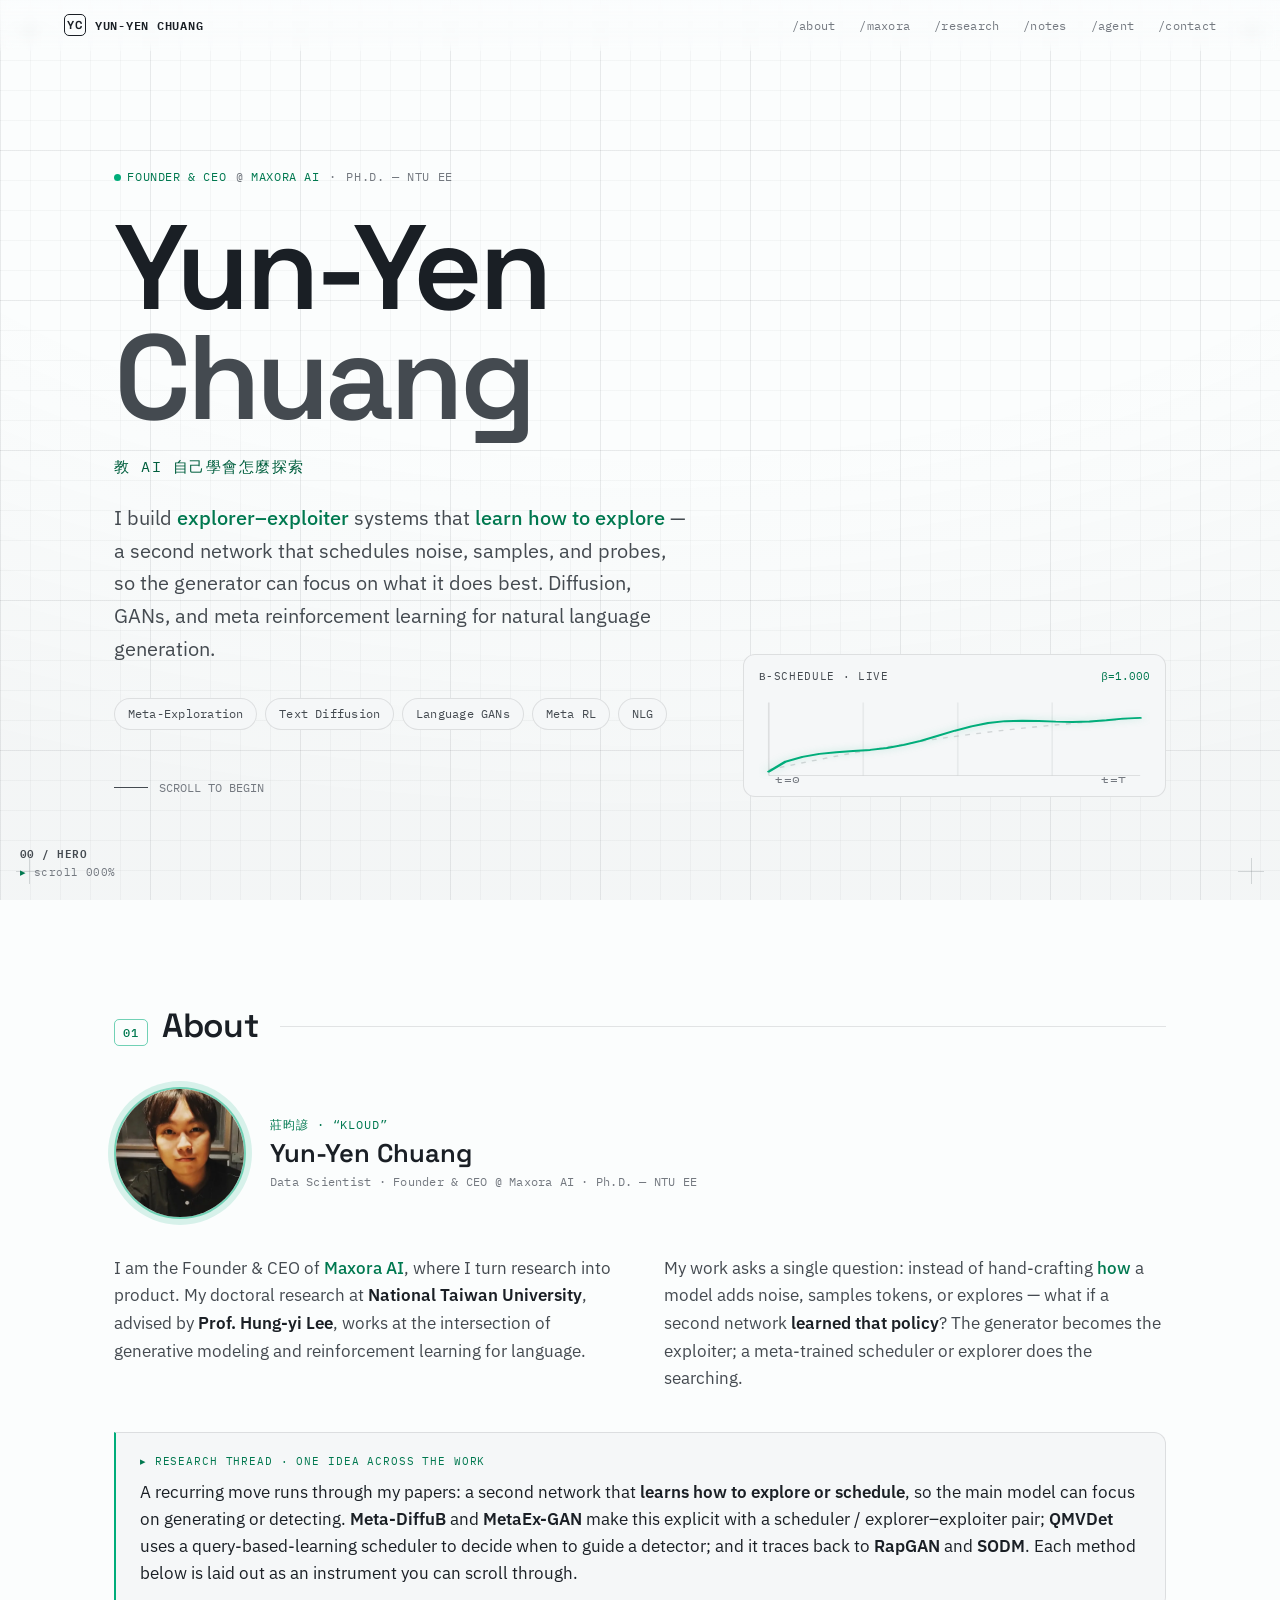
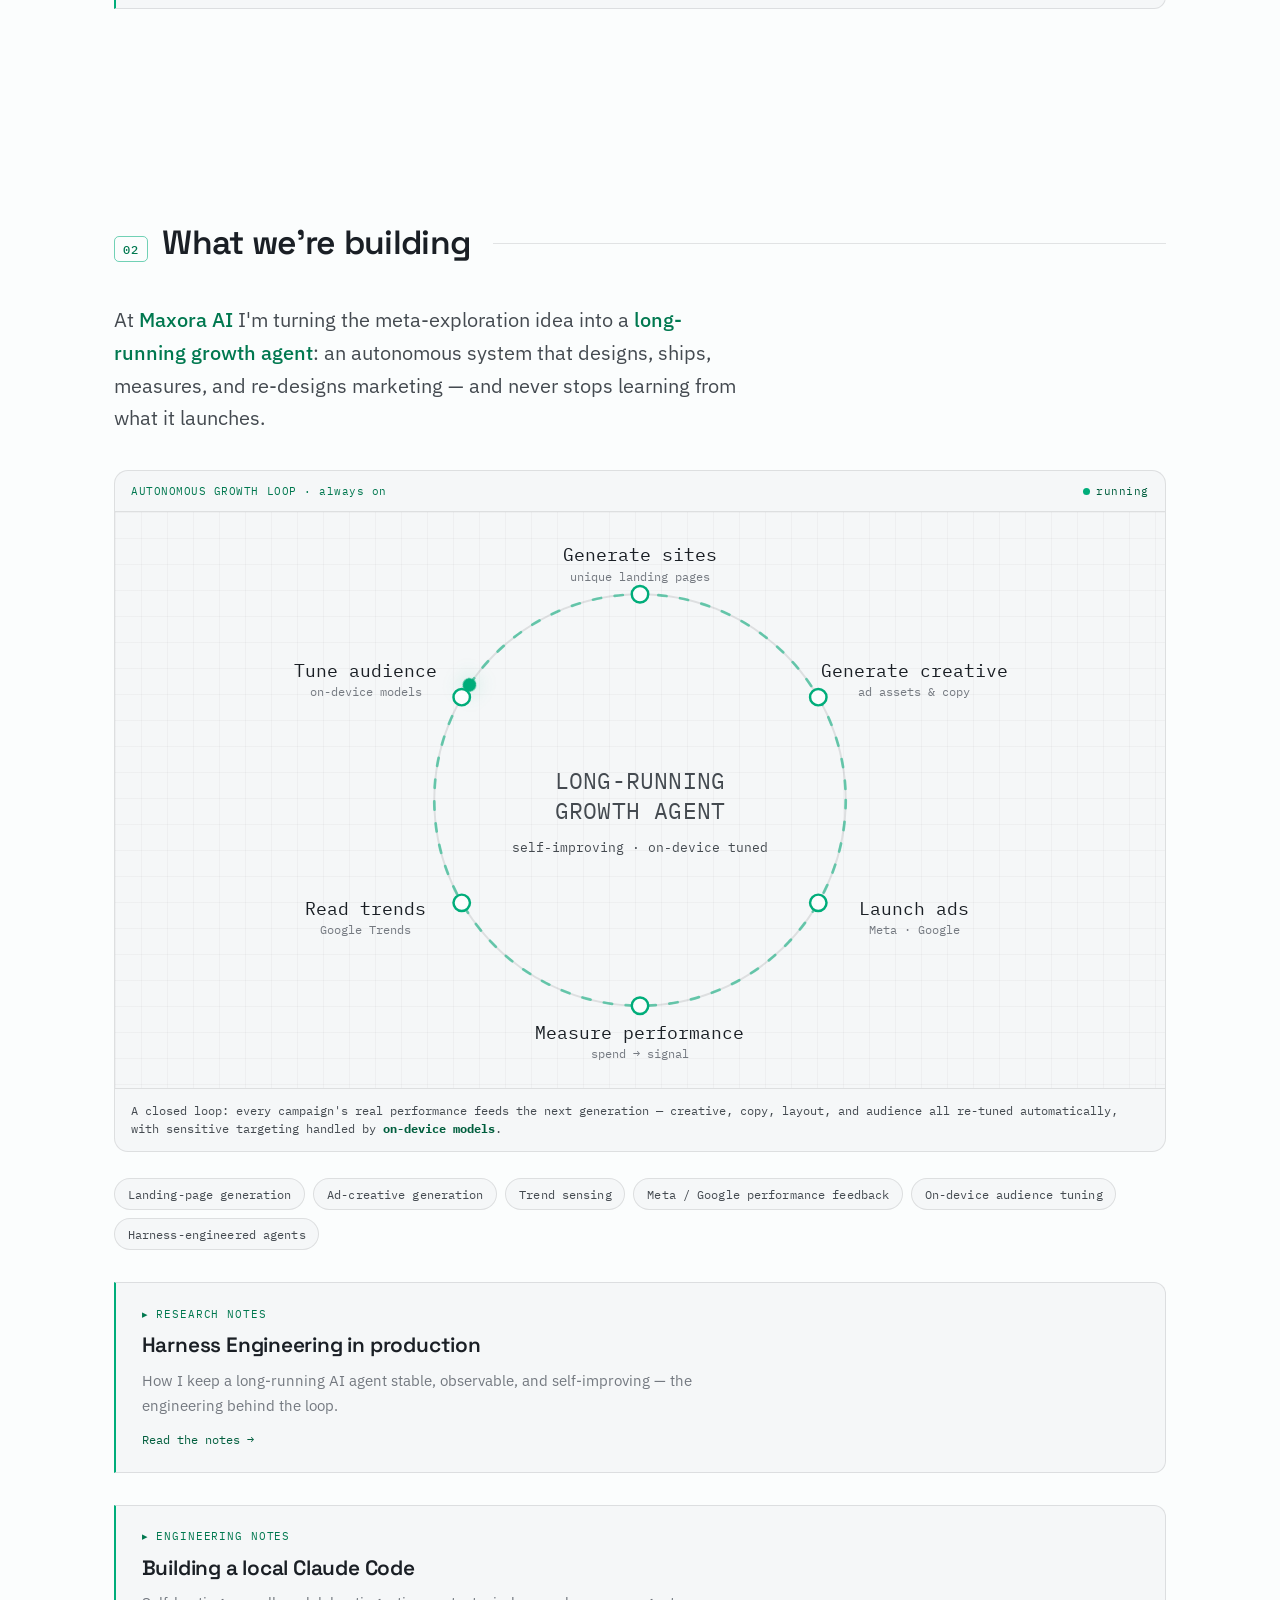
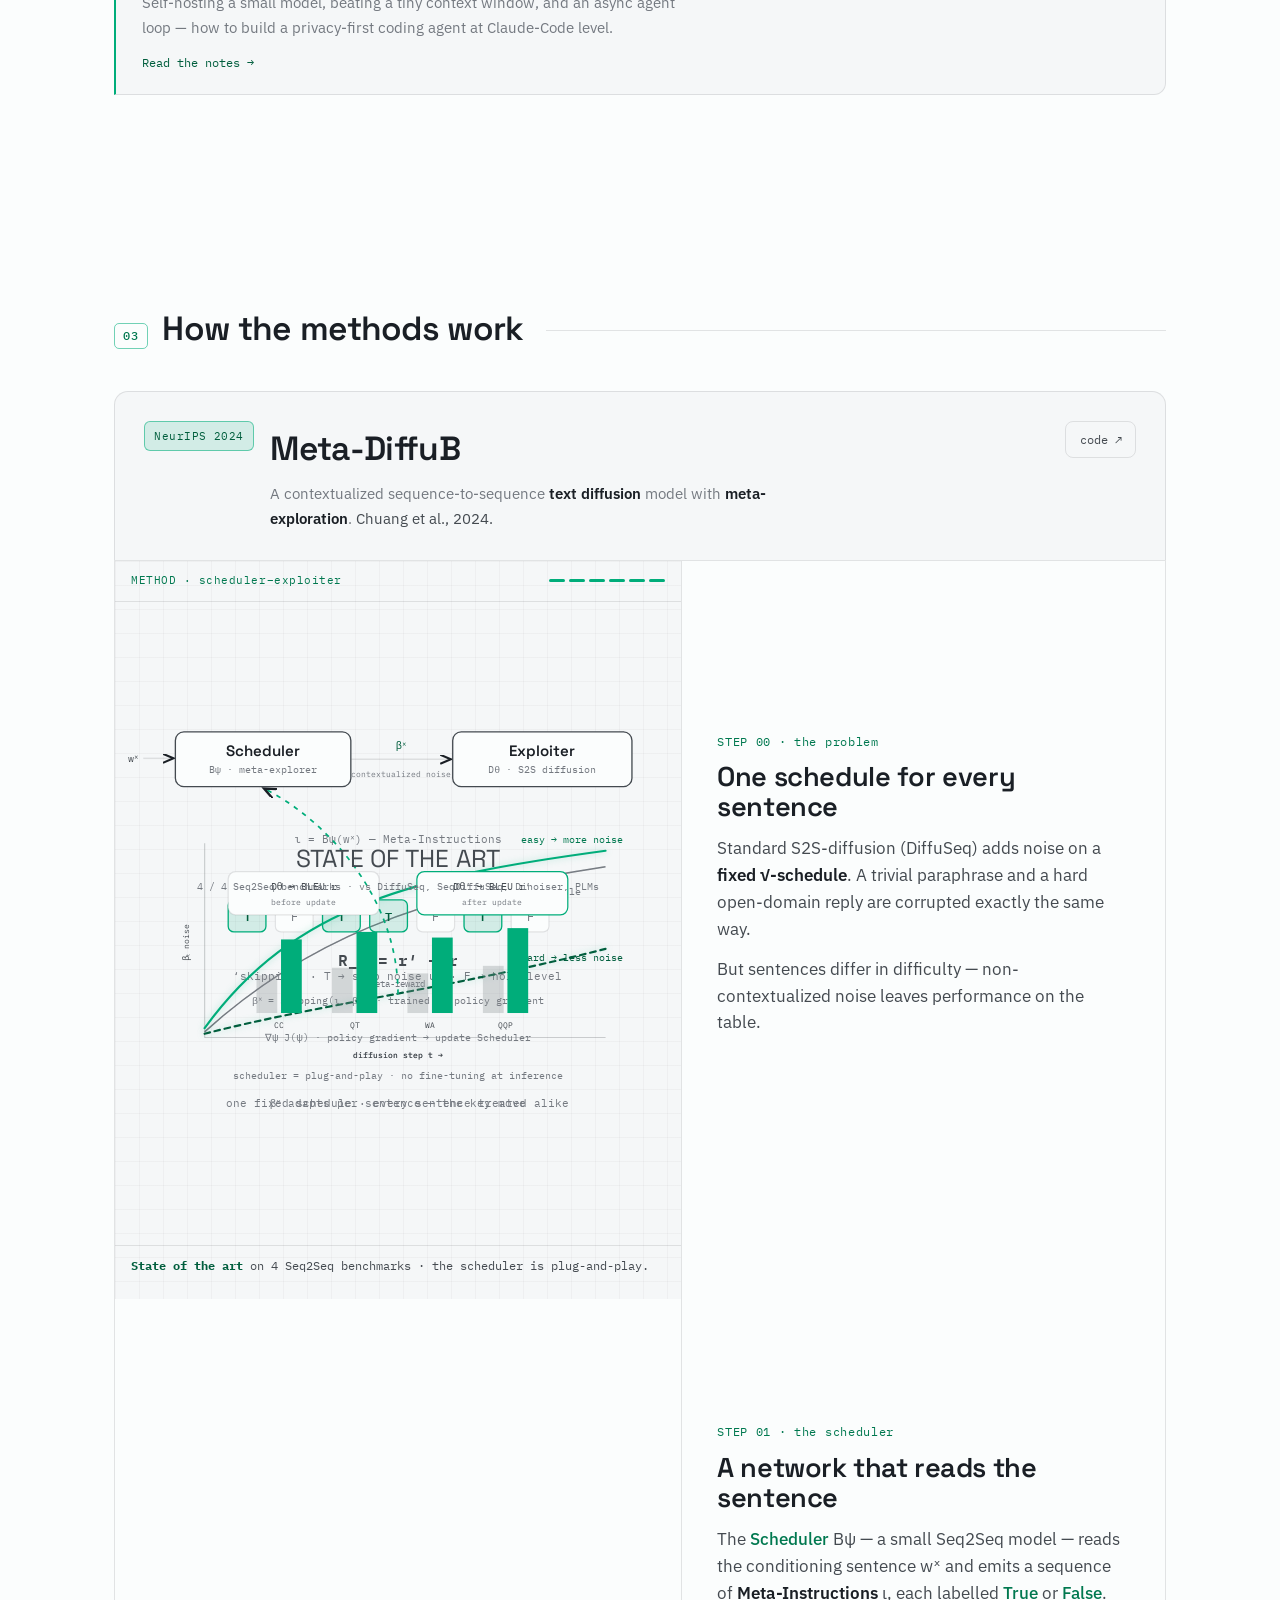
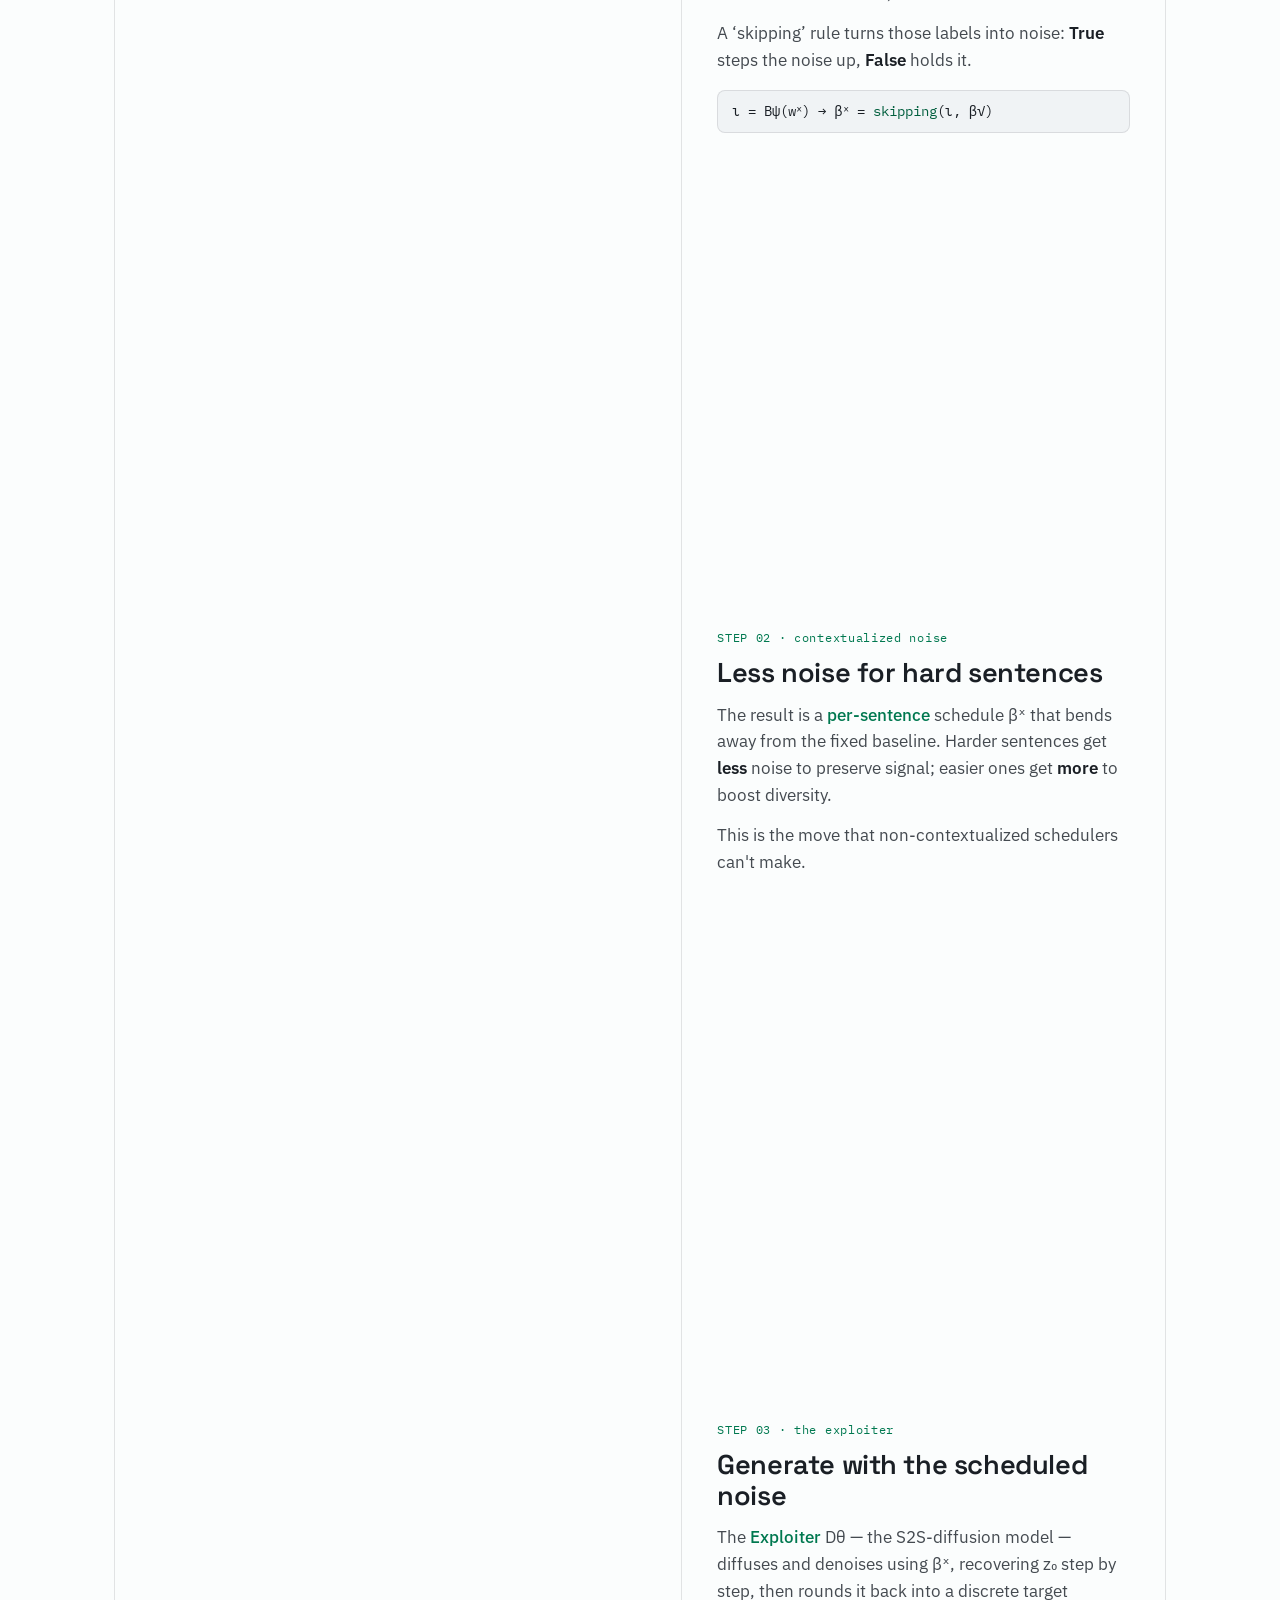
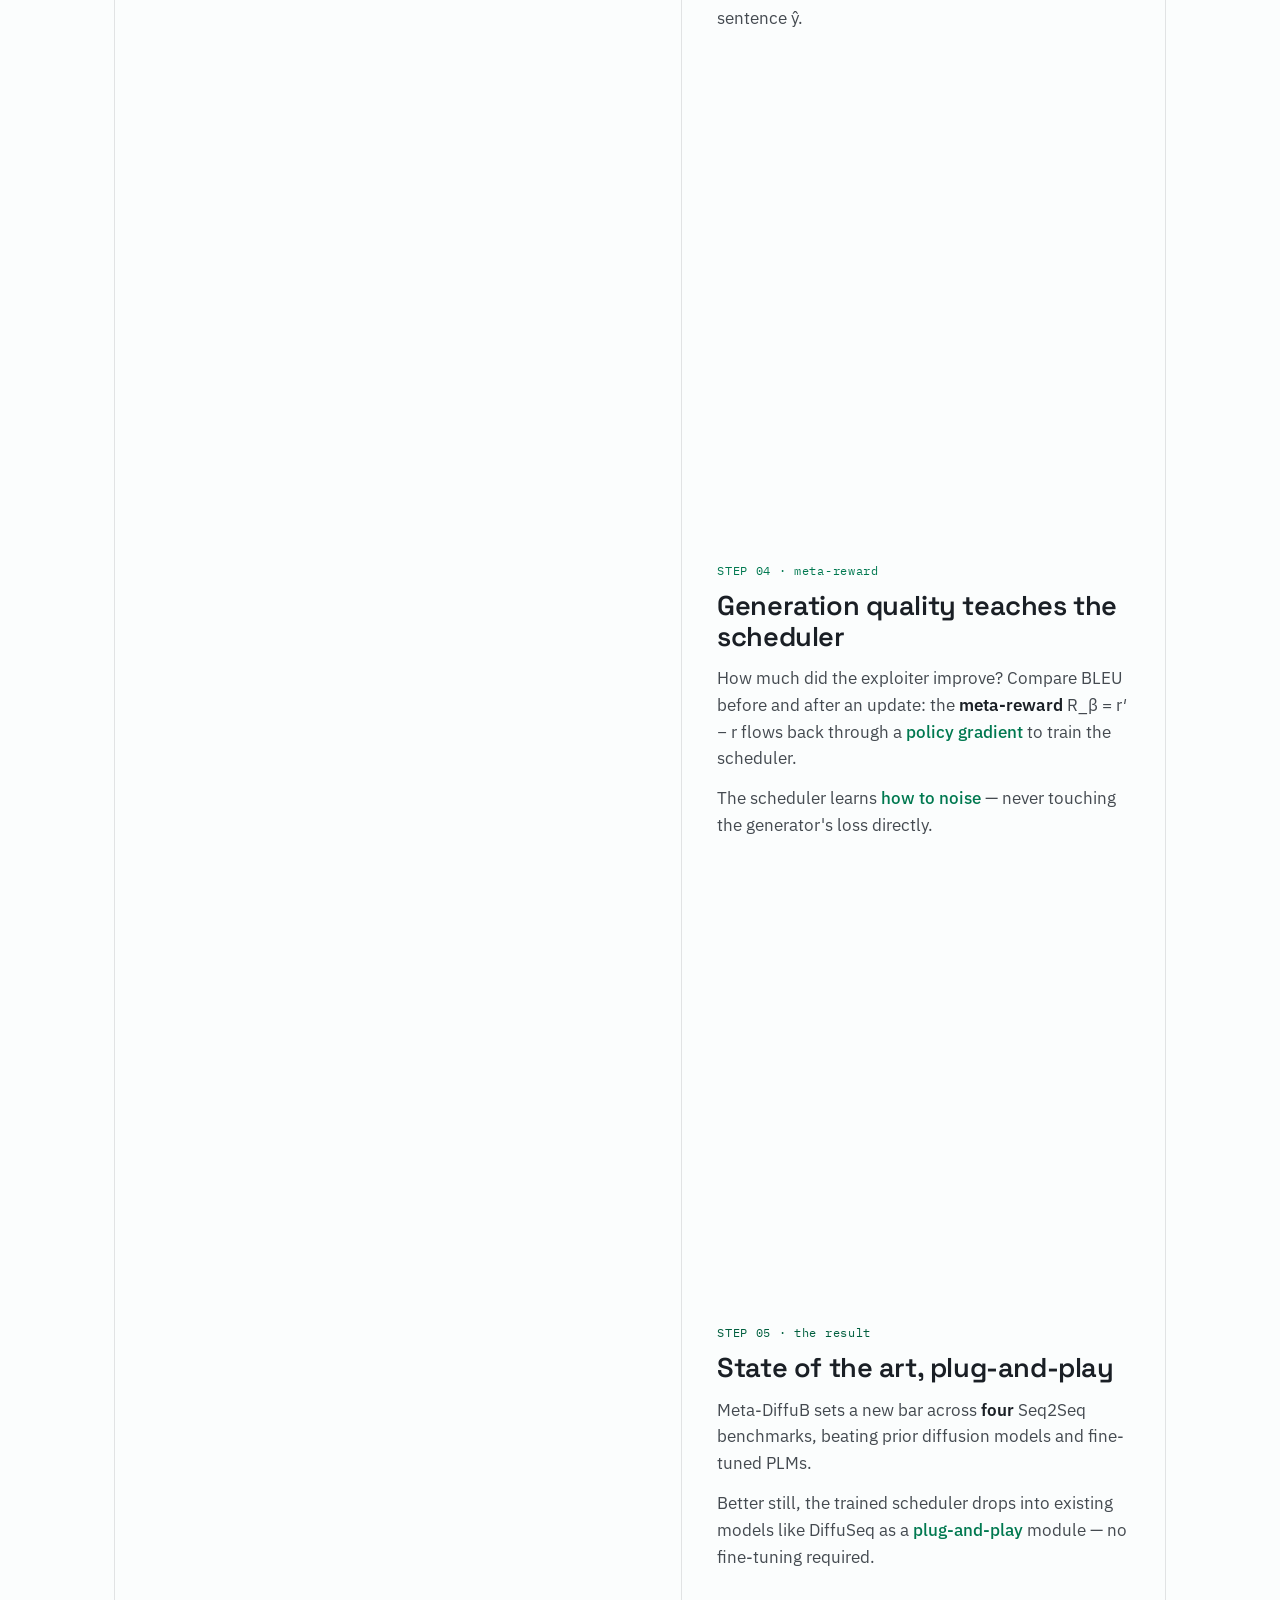
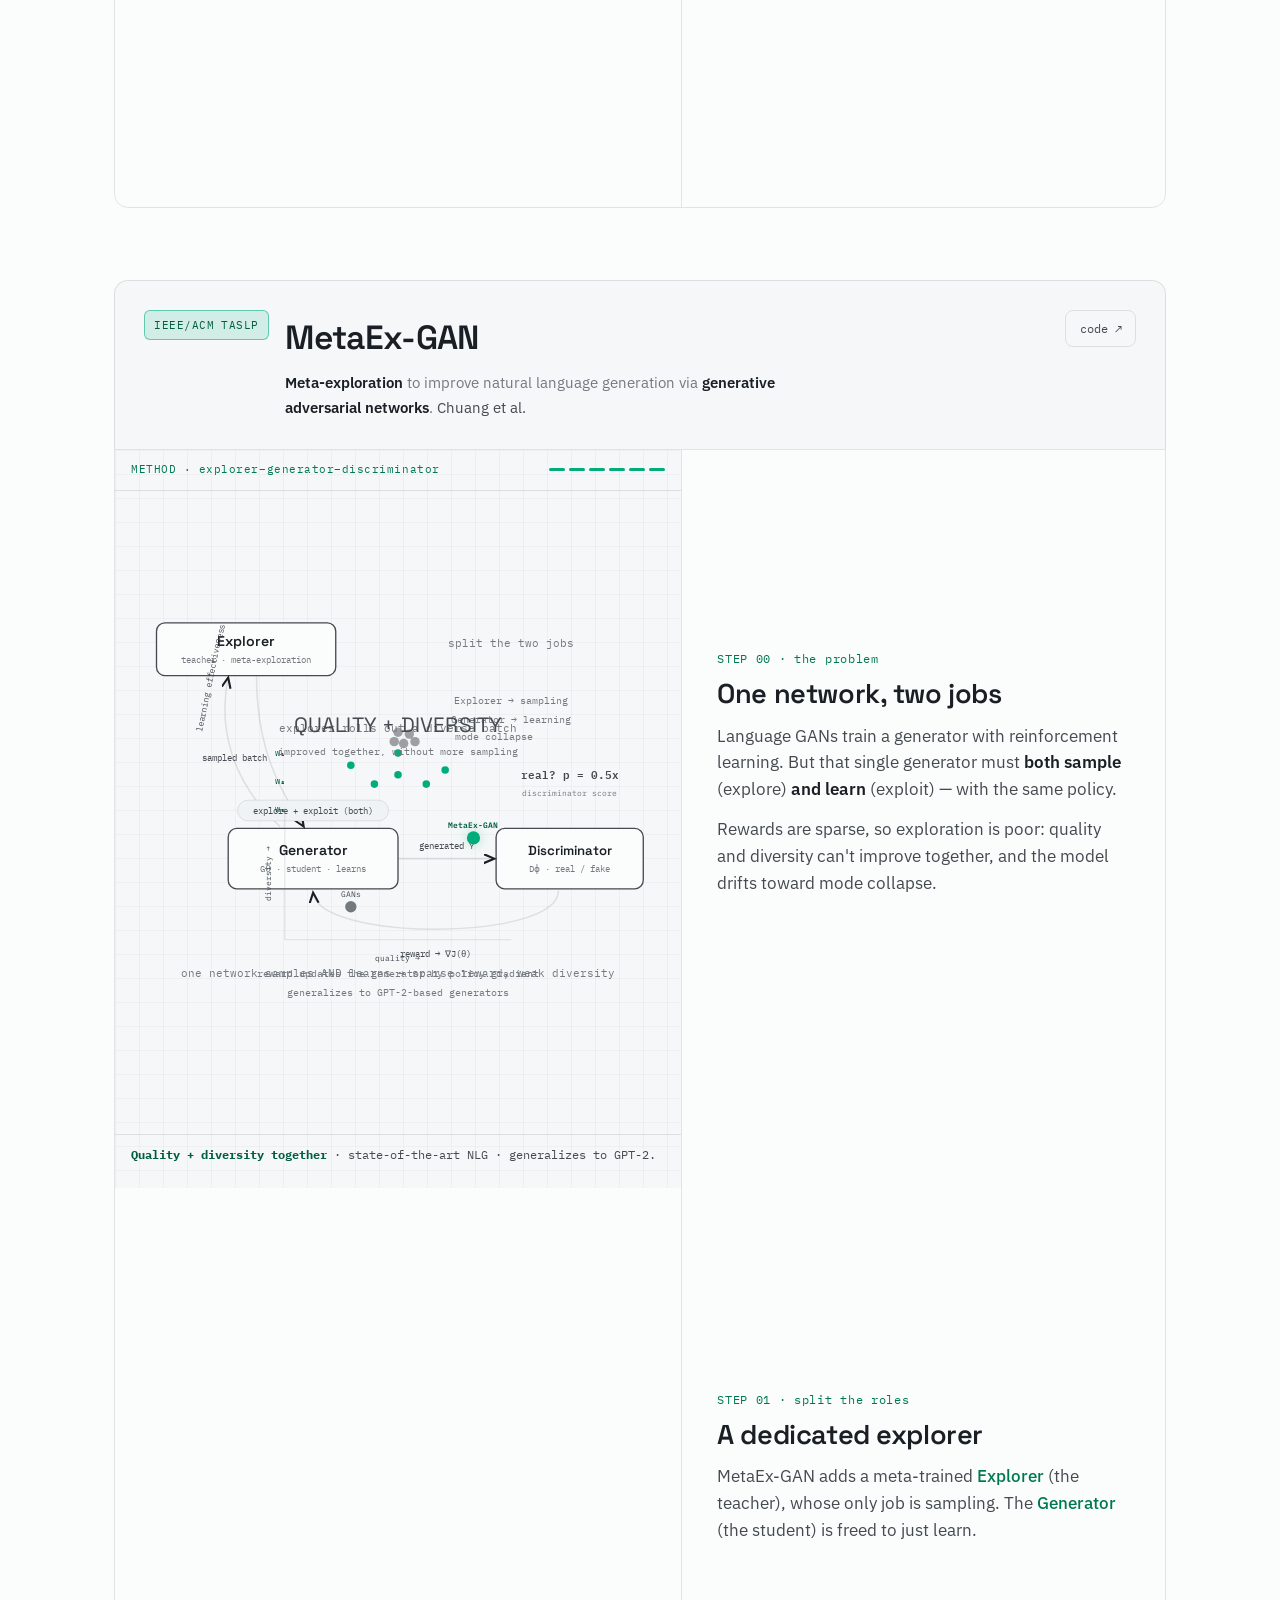
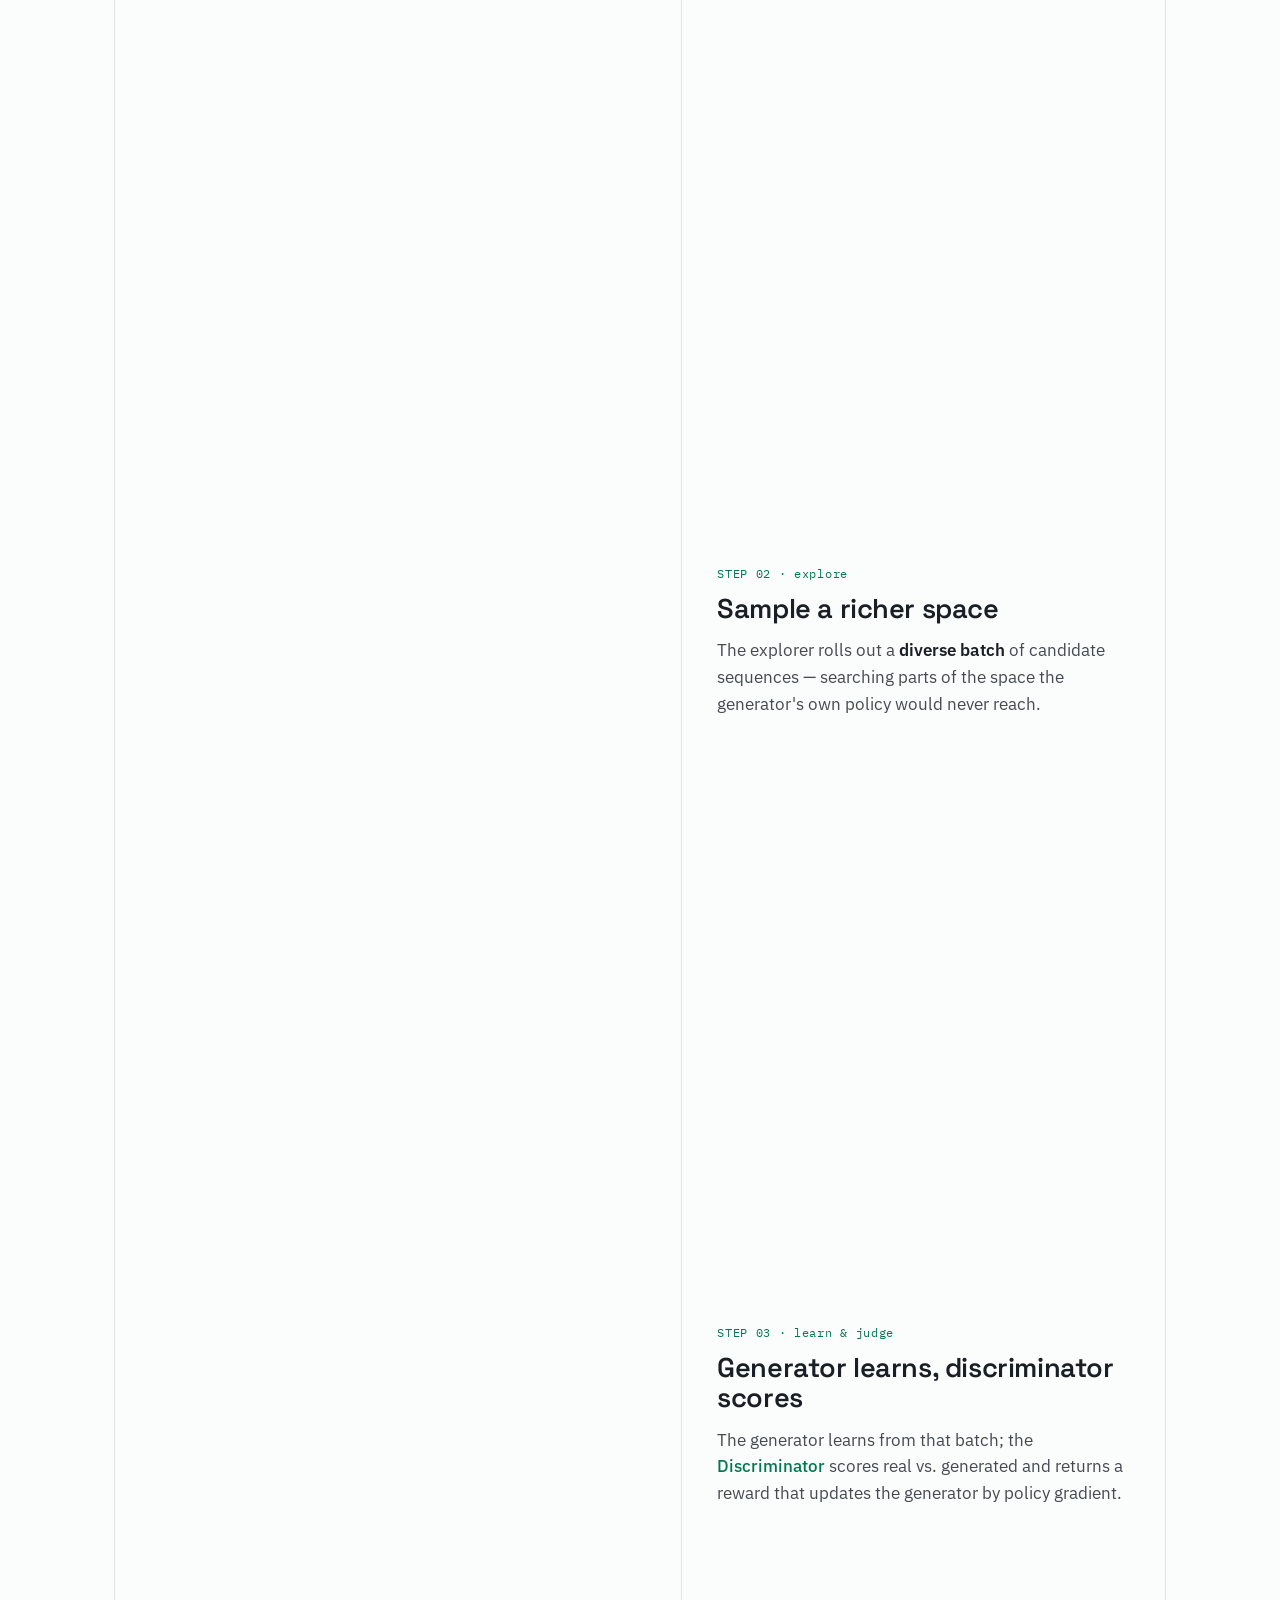
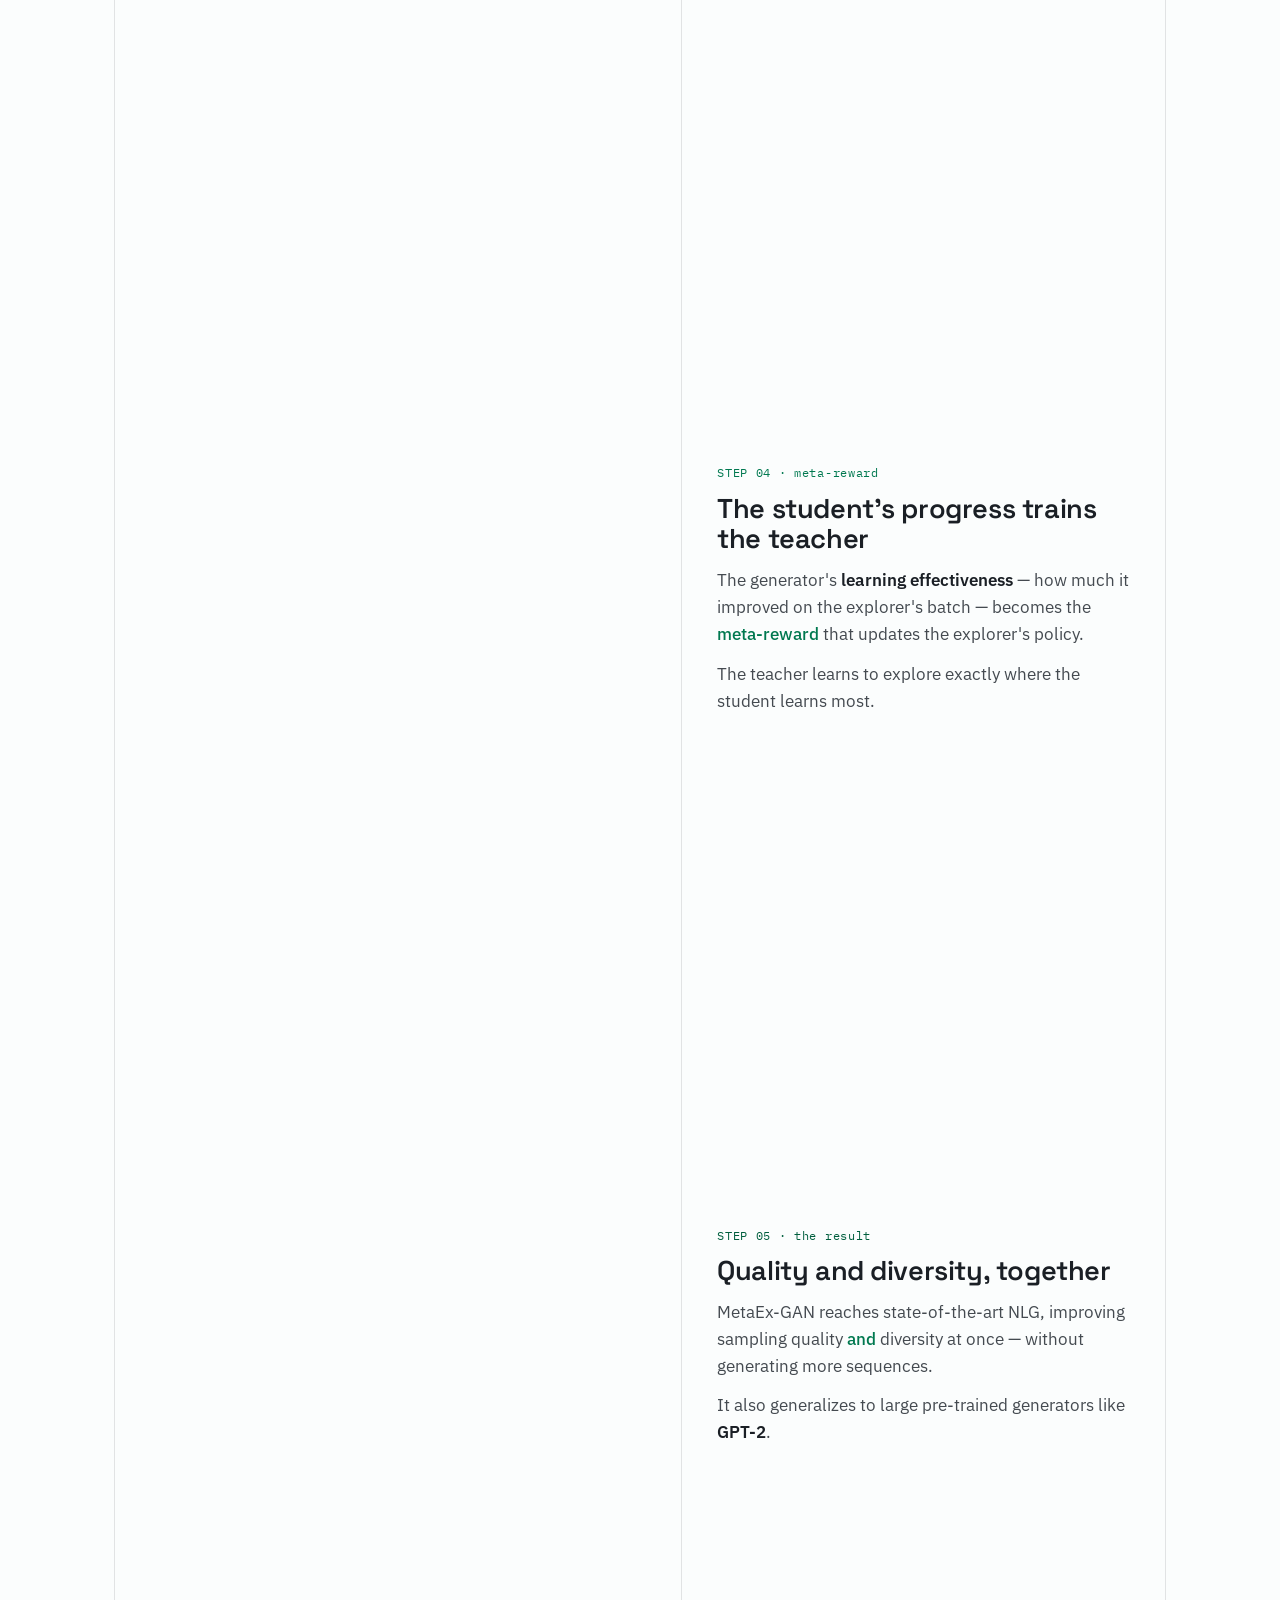
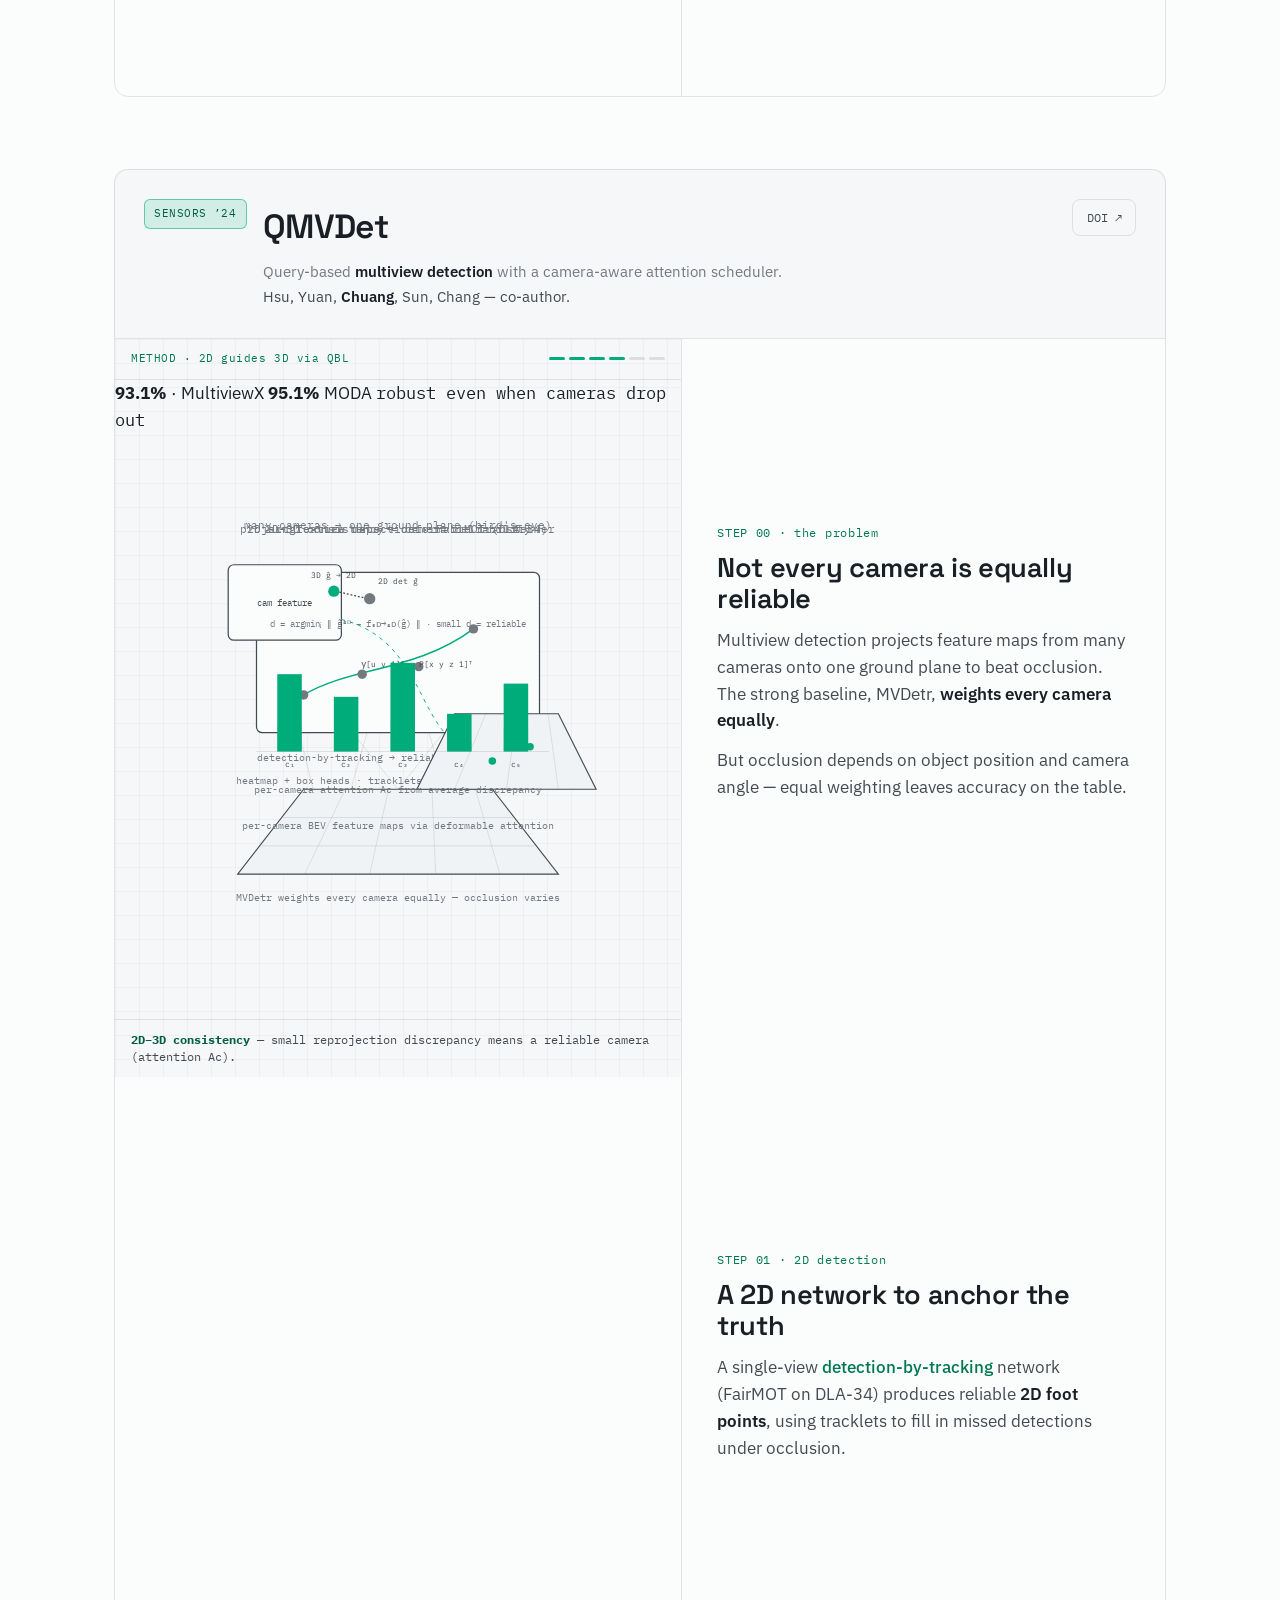
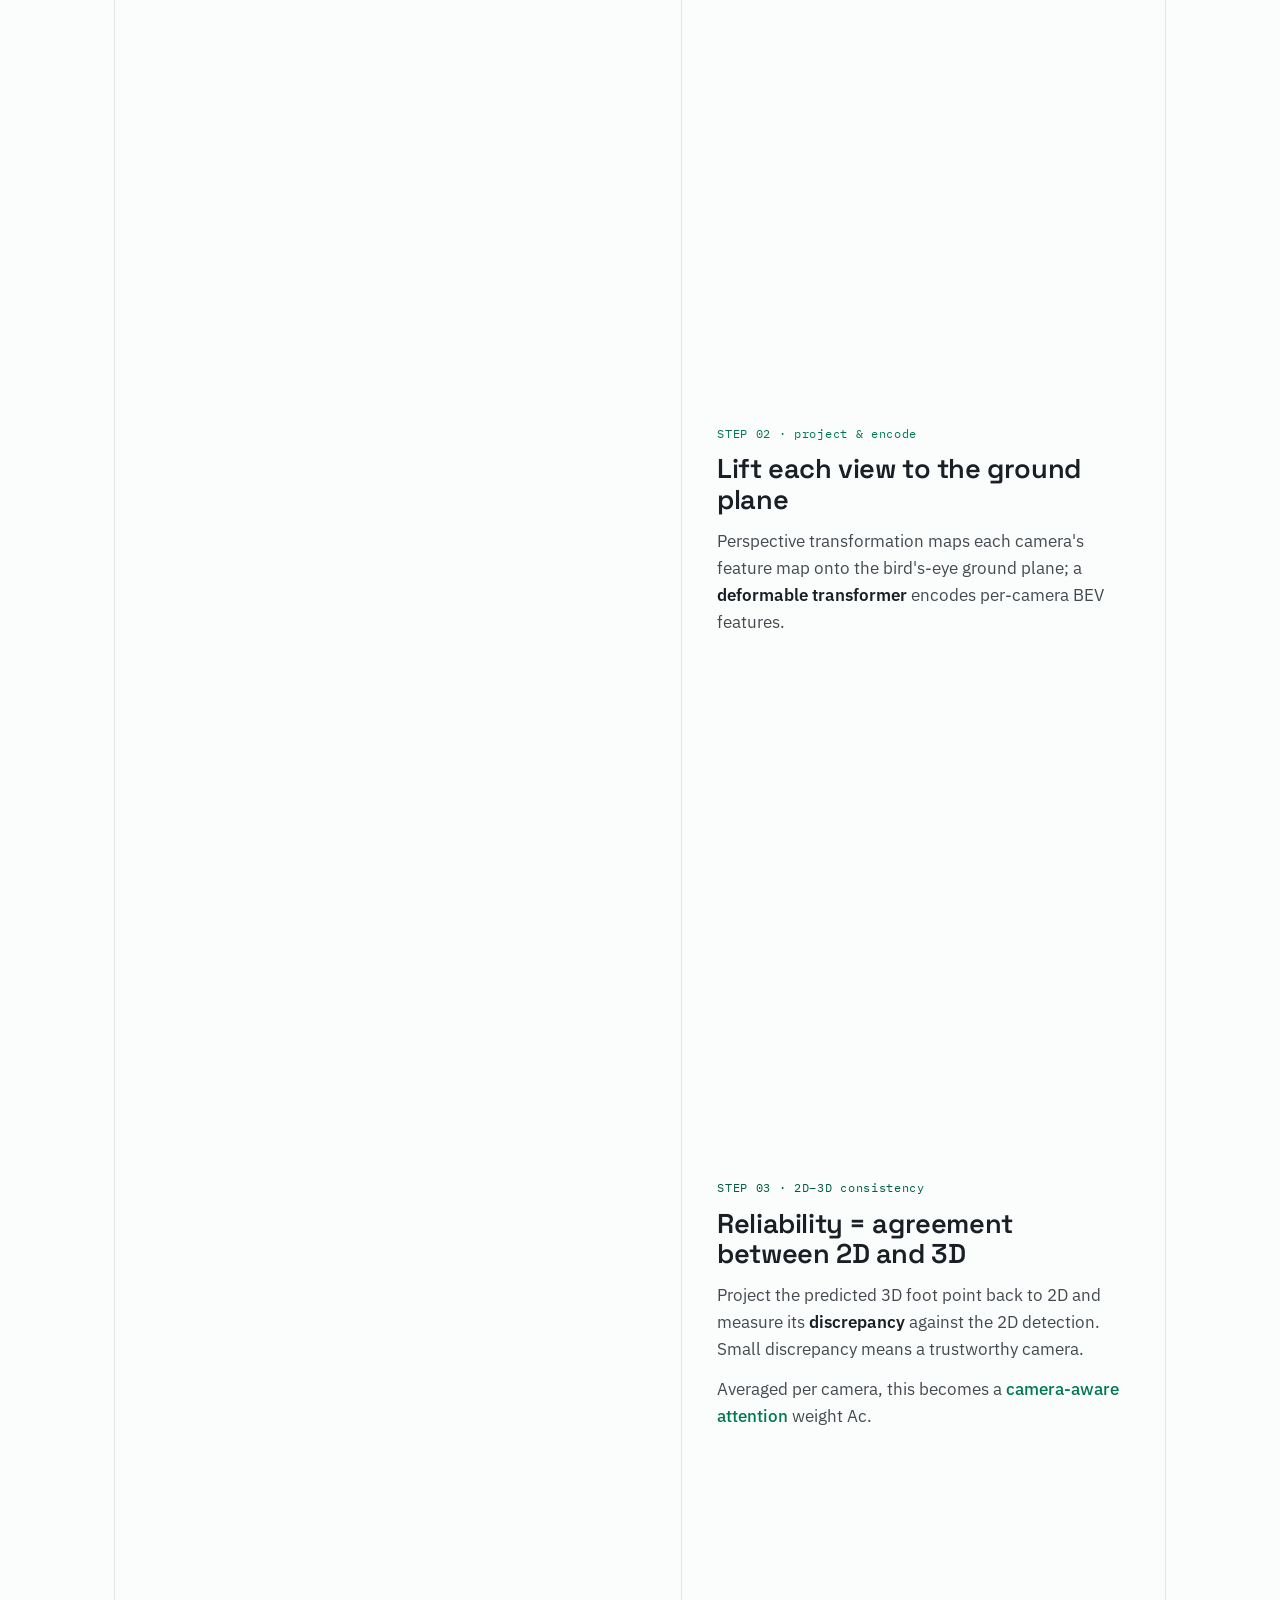
==== commit 92bb07c3: "Add local-agent page + bilingual ZH search-hook taglines New local-agent.html (English notes on buil" ====
--- a/index.html
+++ b/index.html
@@ -8,7 +8,7 @@
   <title>Yun-Yen Chuang 莊昀諺 資料科學家</title>
   <meta name="description" content="Yun-Yen Chuang (莊昀諺) — Founder & CEO of Maxora AI. Ph.D. in Electrical Engineering at National Taiwan University. Meta-exploration for diffusion models and natural language generation." />
   <meta name="author" content="Yun-Yen Chuang (莊昀諺)" />
-  <meta name="keywords" content="Yun-Yen Chuang, 莊昀諺, 資料科學家, Data Scientist, Kloud, Maxora AI, meta-learning, reinforcement learning, diffusion models, natural language generation, GAN, NTU, Meta-DiffuB, MetaEx-GAN" />
+  <meta name="keywords" content="Yun-Yen Chuang, 莊昀諺, 資料科學家, Data Scientist, Kloud, Maxora AI, meta-learning, reinforcement learning, diffusion models, natural language generation, GAN, NTU, Meta-DiffuB, MetaEx-GAN, 生成式 AI, 人工智慧, AI 新創, 文字擴散模型, 強化學習, 元學習, 元探索, 自然語言生成, AI 創辦人, 地端 AI, 本地大語言模型" />
   <meta name="robots" content="index, follow, max-image-preview:large, max-snippet:-1" />
   <link rel="canonical" href="https://kloudchuang.github.io/" />
   <meta name="theme-color" content="#fdfdfd" />
@@ -100,6 +100,7 @@
       <a href="#maxora">/maxora</a>
       <a href="#research">/research</a>
       <a href="harness.html" class="hide-sm">/notes</a>
+      <a href="local-agent.html" class="hide-sm">/agent</a>
       <a href="#contact">/contact</a>
     </div>
     <button class="nav-toggle" type="button" aria-label="Open menu" aria-expanded="false" aria-controls="navlinks">
@@ -116,6 +117,7 @@
         <span>·</span><span>PH.D. — NTU&nbsp;EE</span>
       </p>
       <h1 class="reveal">Yun-Yen<br /><span class="ln2">Chuang</span></h1>
+      <p class="reveal" lang="zh-Hant" style="font-family:var(--mono);font-size:0.95rem;letter-spacing:0.1em;color:var(--accent-deep);margin:-0.2rem 0 1.4rem">教 AI 自己學會怎麼探索</p>
       <div class="hero-meta">
         <div>
           <p class="lede reveal">
@@ -275,6 +277,13 @@
         <span class="nl-tag">▸ RESEARCH NOTES</span>
         <span class="nl-title">Harness Engineering in production</span>
         <span class="nl-sub">How I keep a long-running AI agent stable, observable, and self-improving — the engineering behind the loop.</span>
+        <span class="nl-go">Read the notes →</span>
+      </a>
+
+      <a class="notes-link reveal" href="local-agent.html">
+        <span class="nl-tag">▸ ENGINEERING NOTES</span>
+        <span class="nl-title">Building a local Claude Code</span>
+        <span class="nl-sub">Self-hosting a small model, beating a tiny context window, and an async agent loop — how to build a privacy-first coding agent at Claude-Code level.</span>
         <span class="nl-go">Read the notes →</span>
       </a>
     </section>
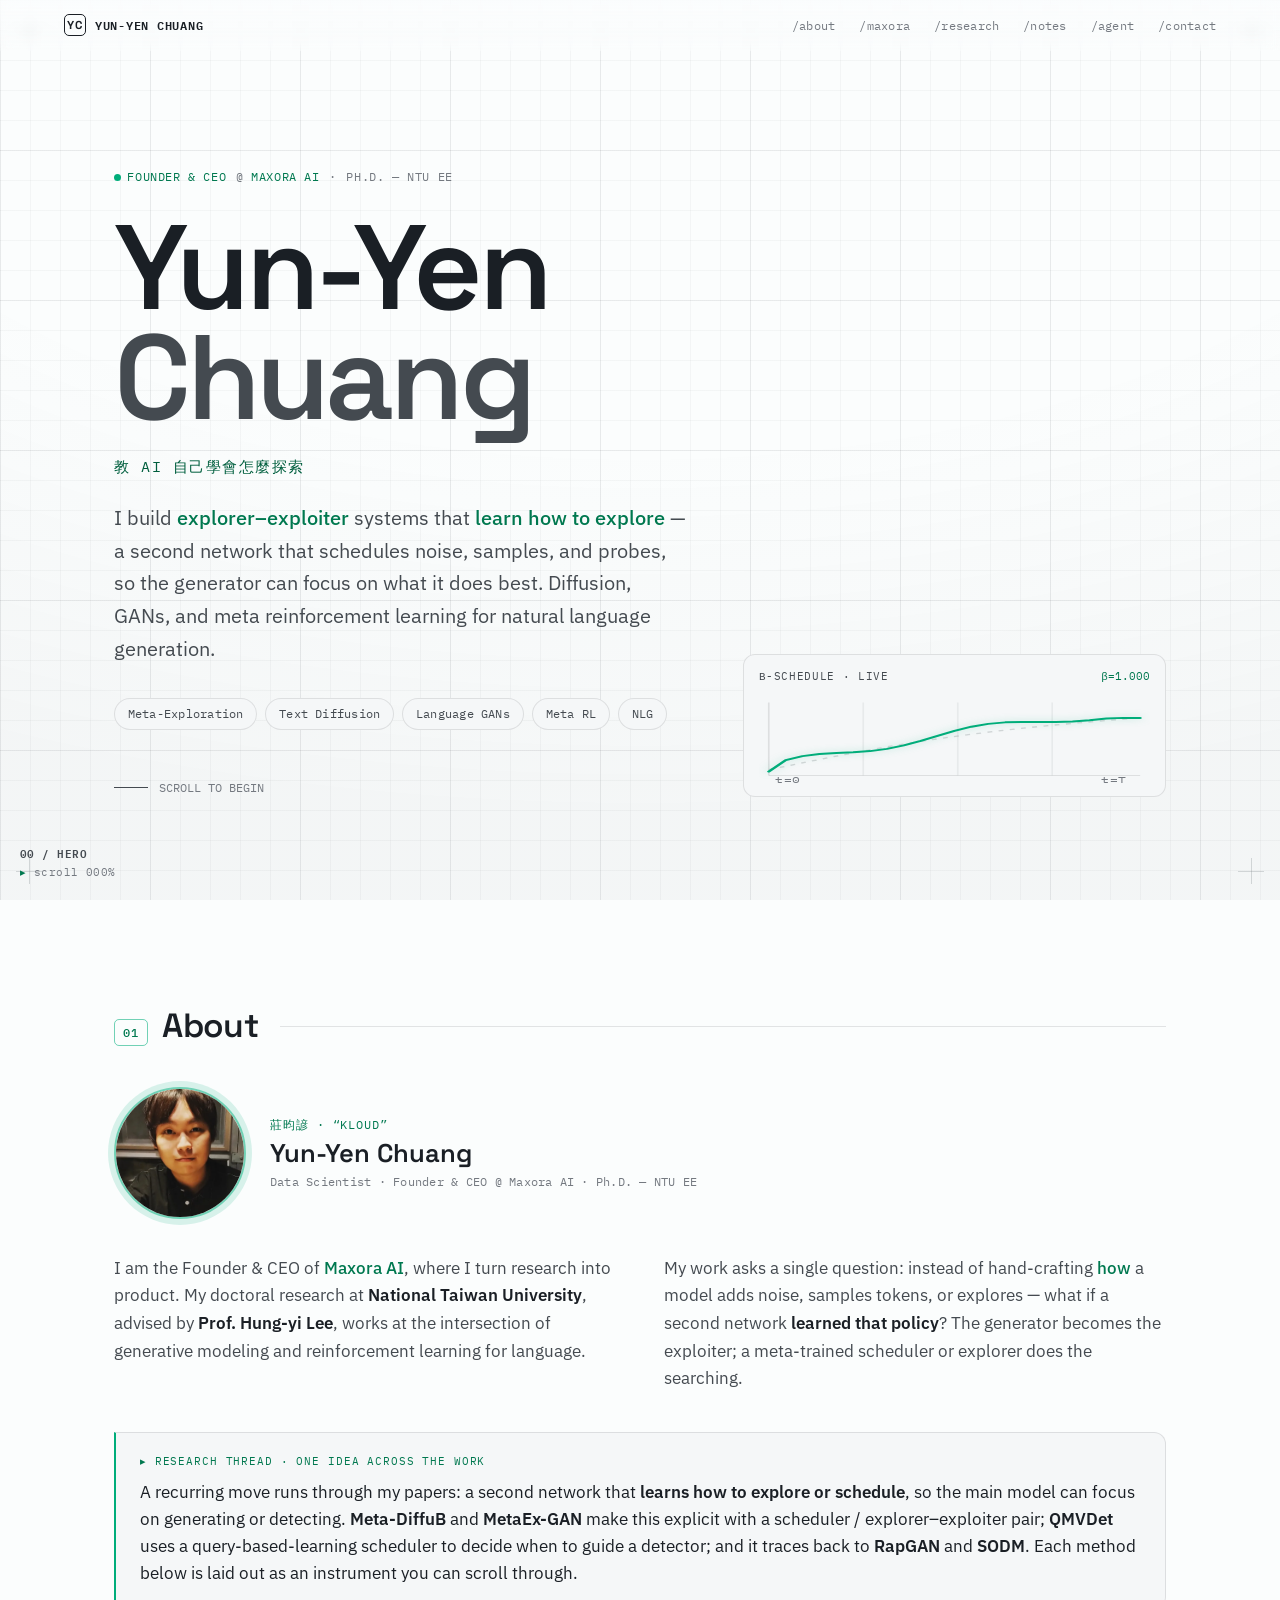
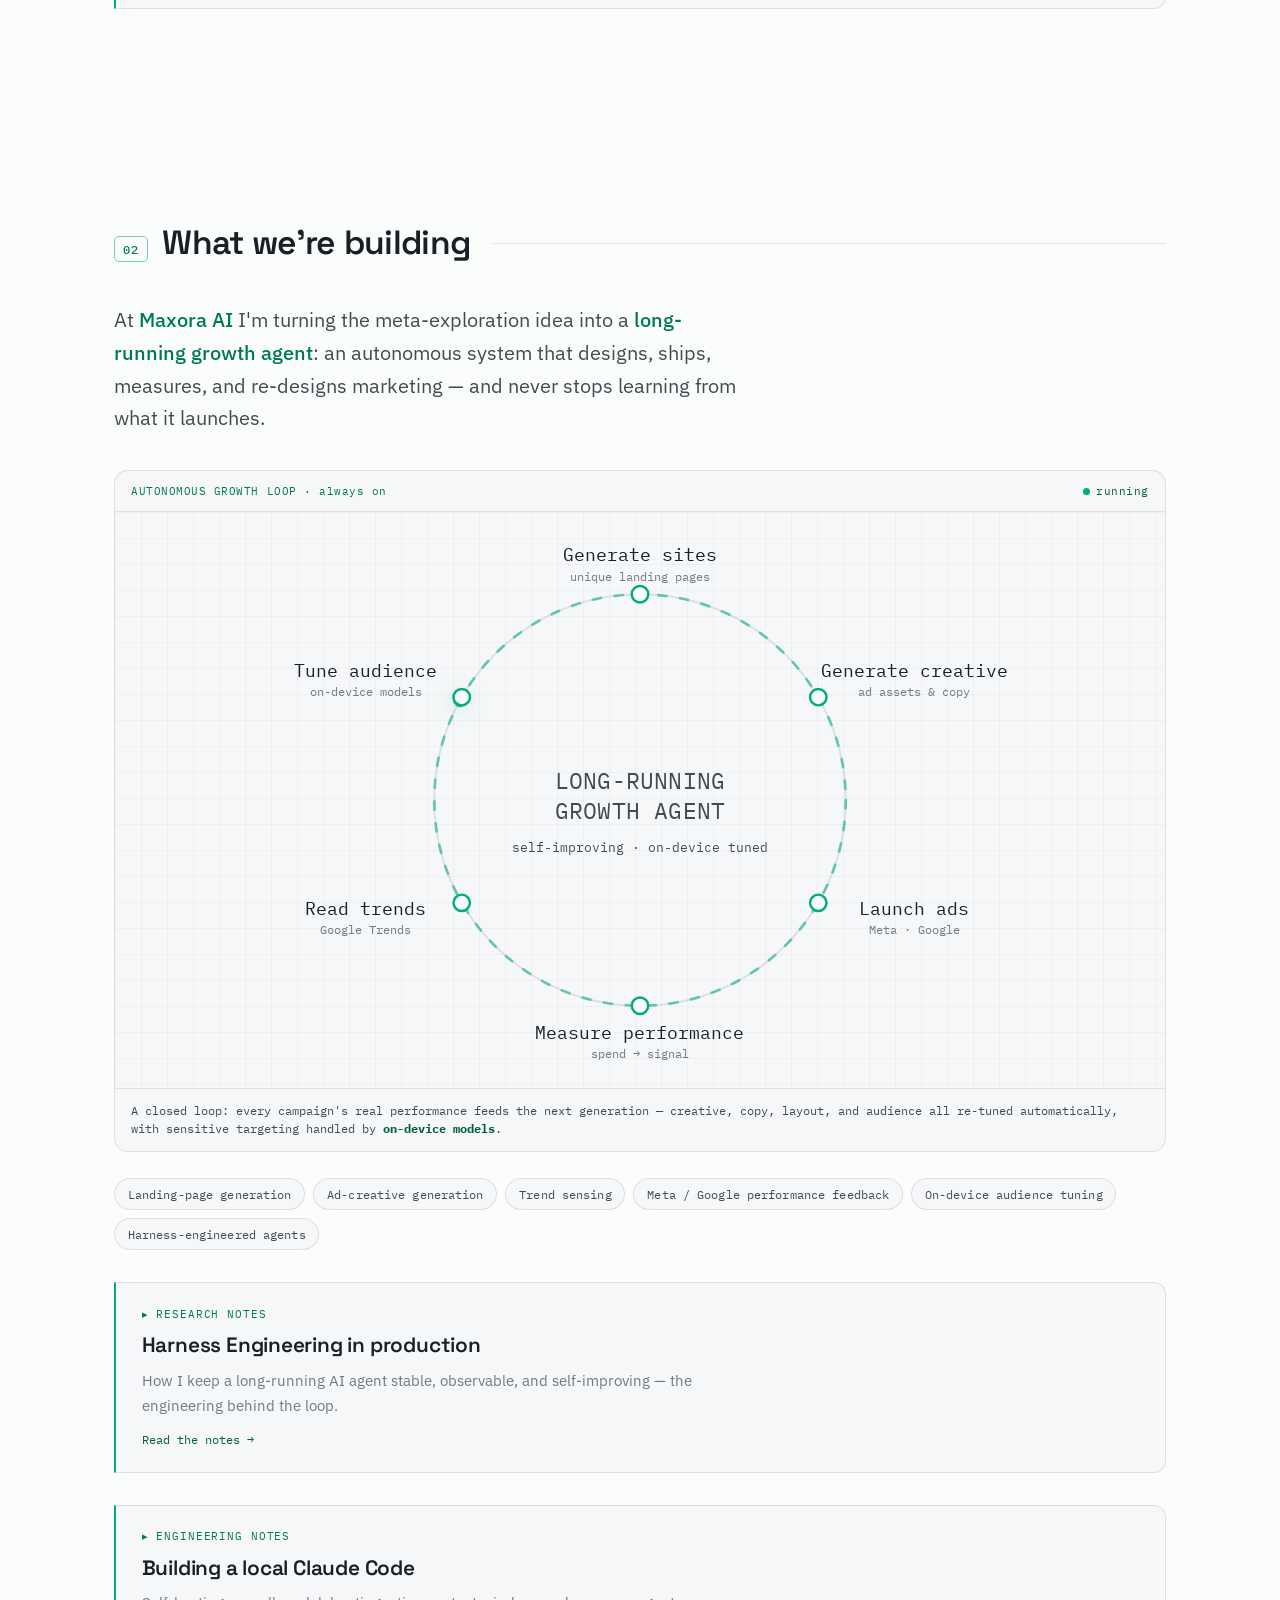
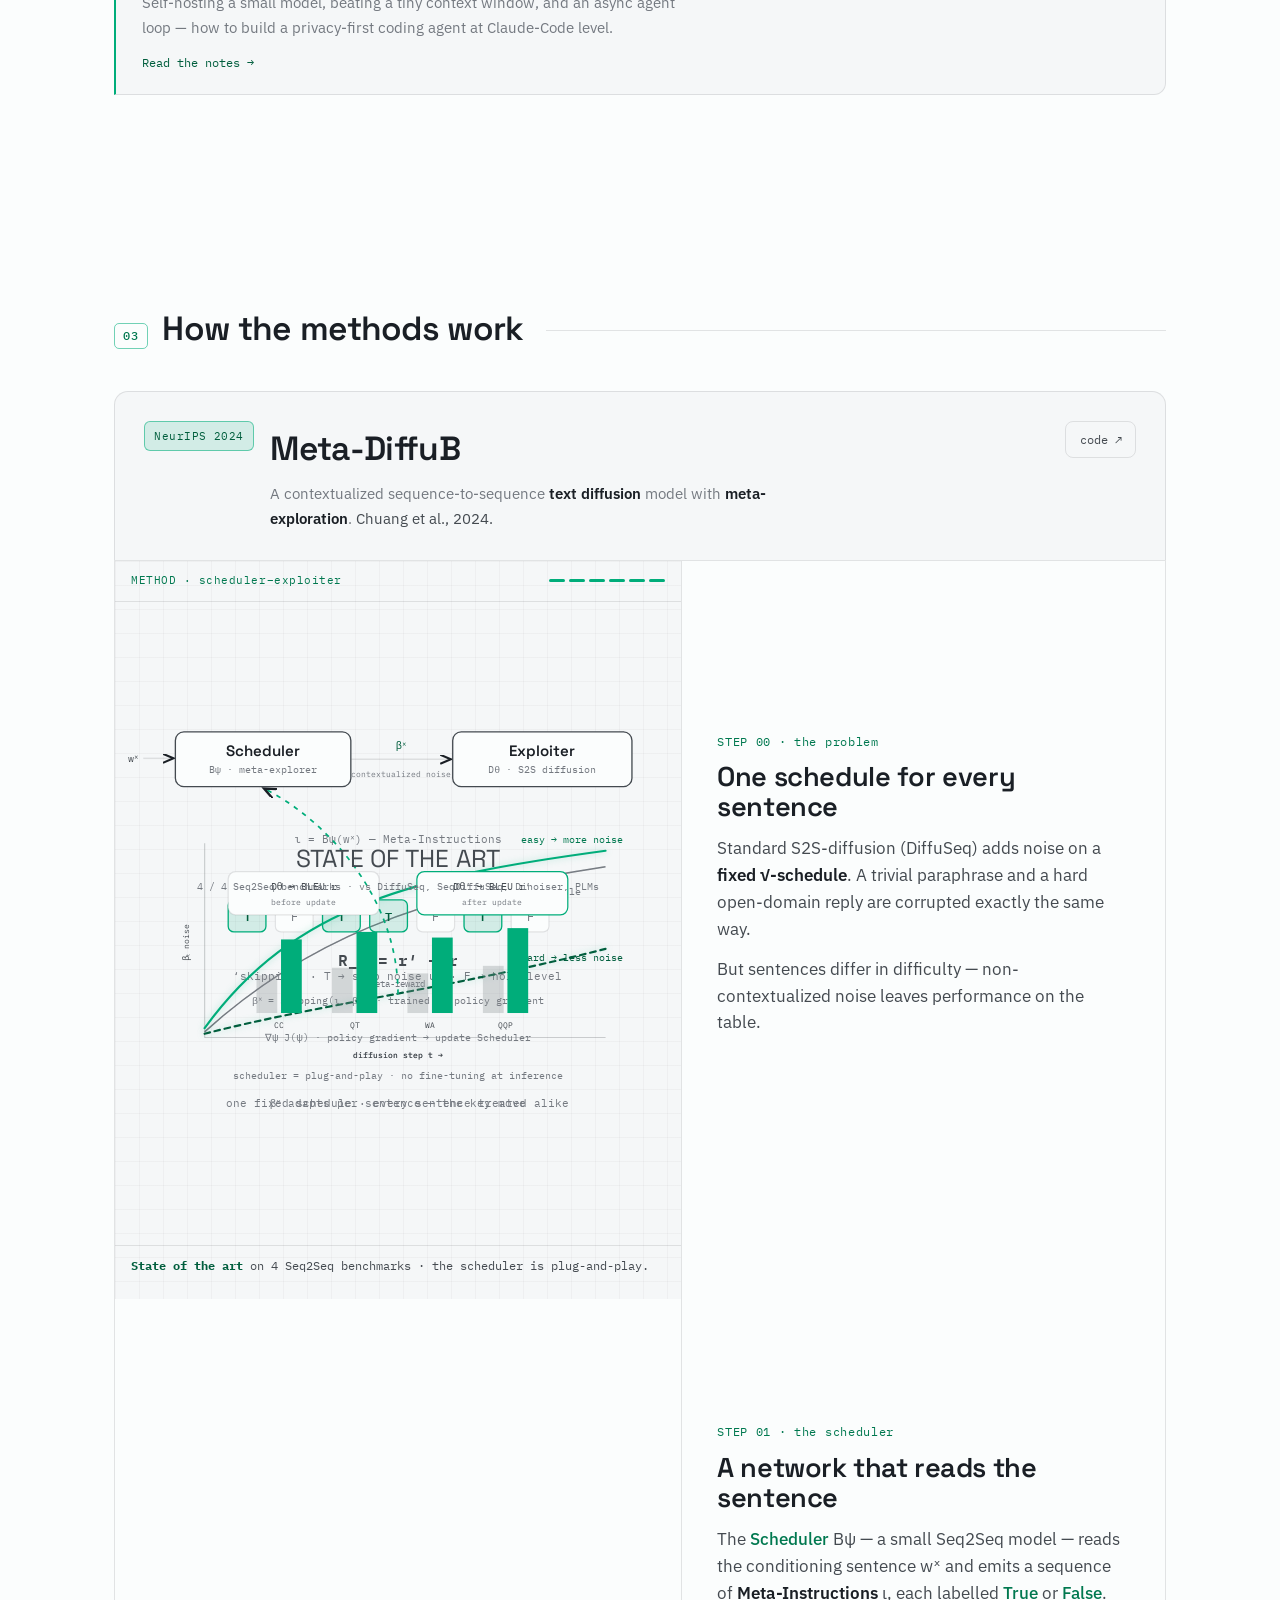
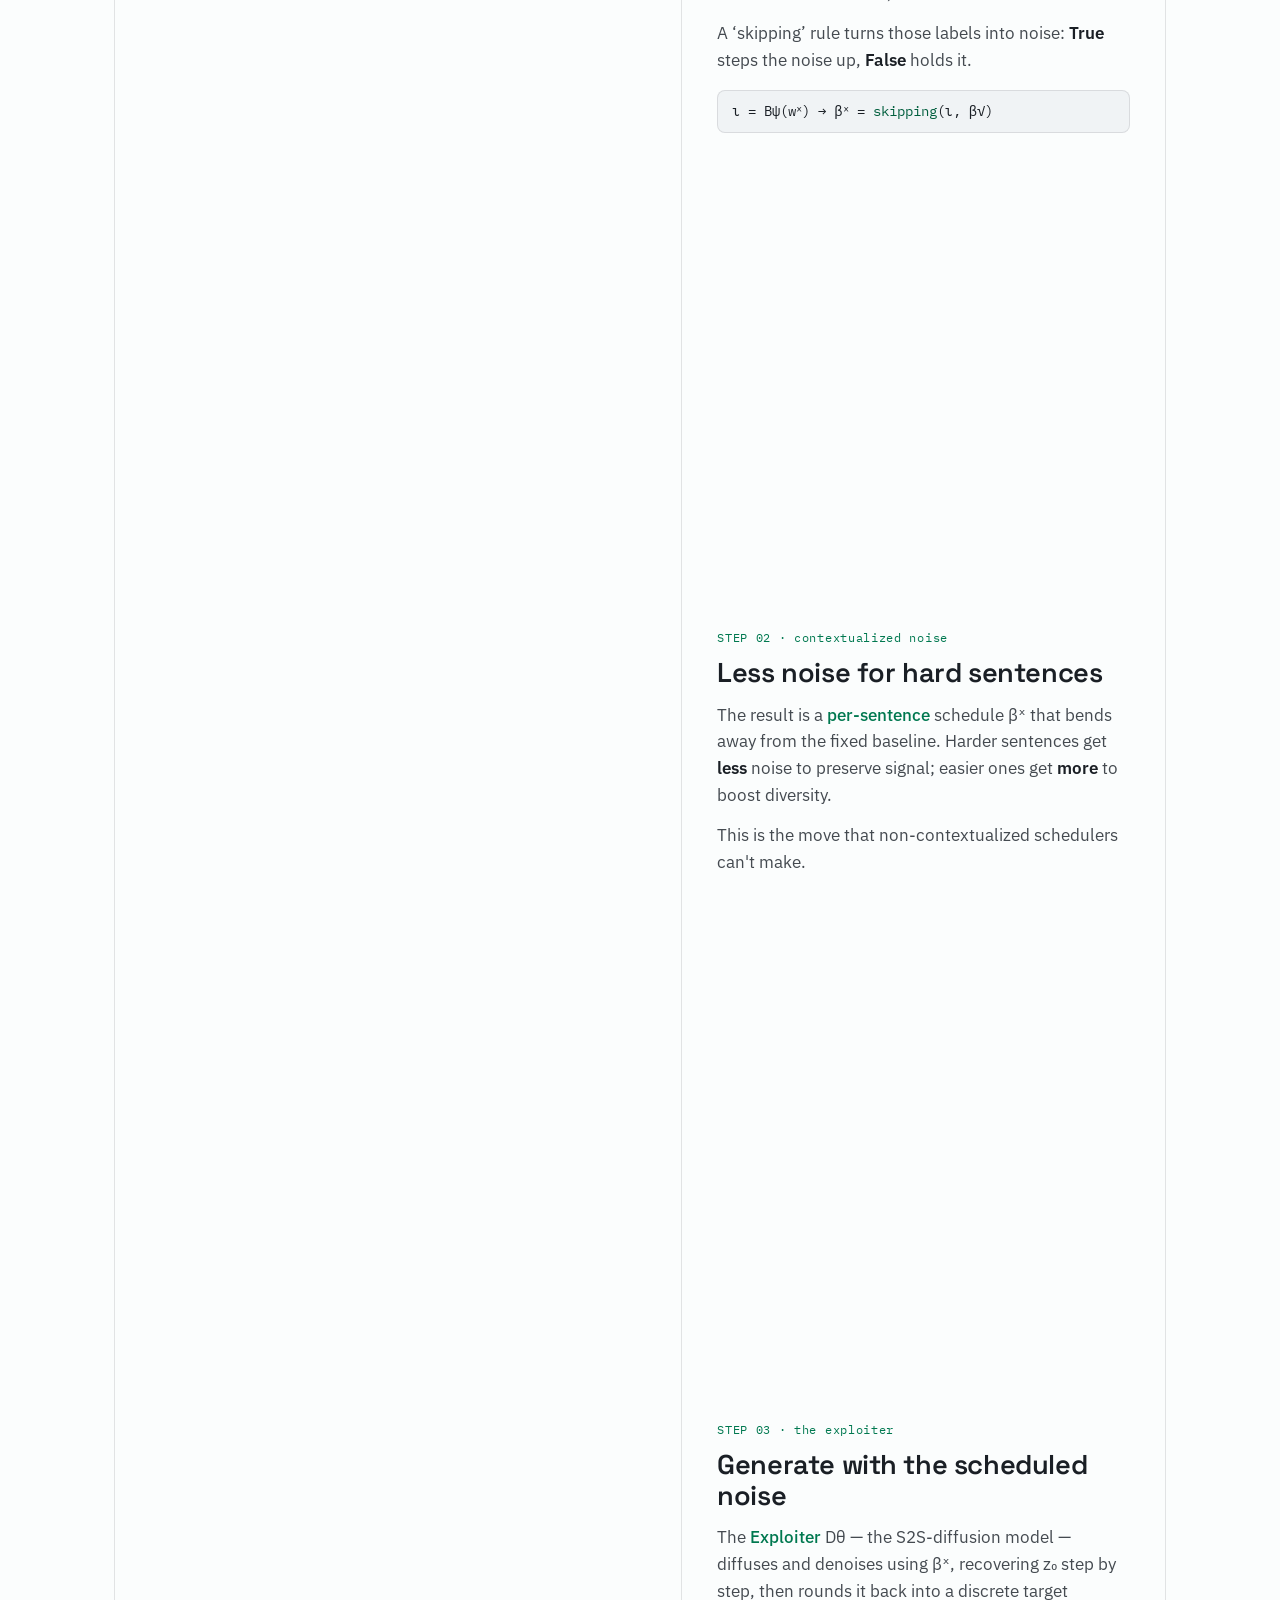
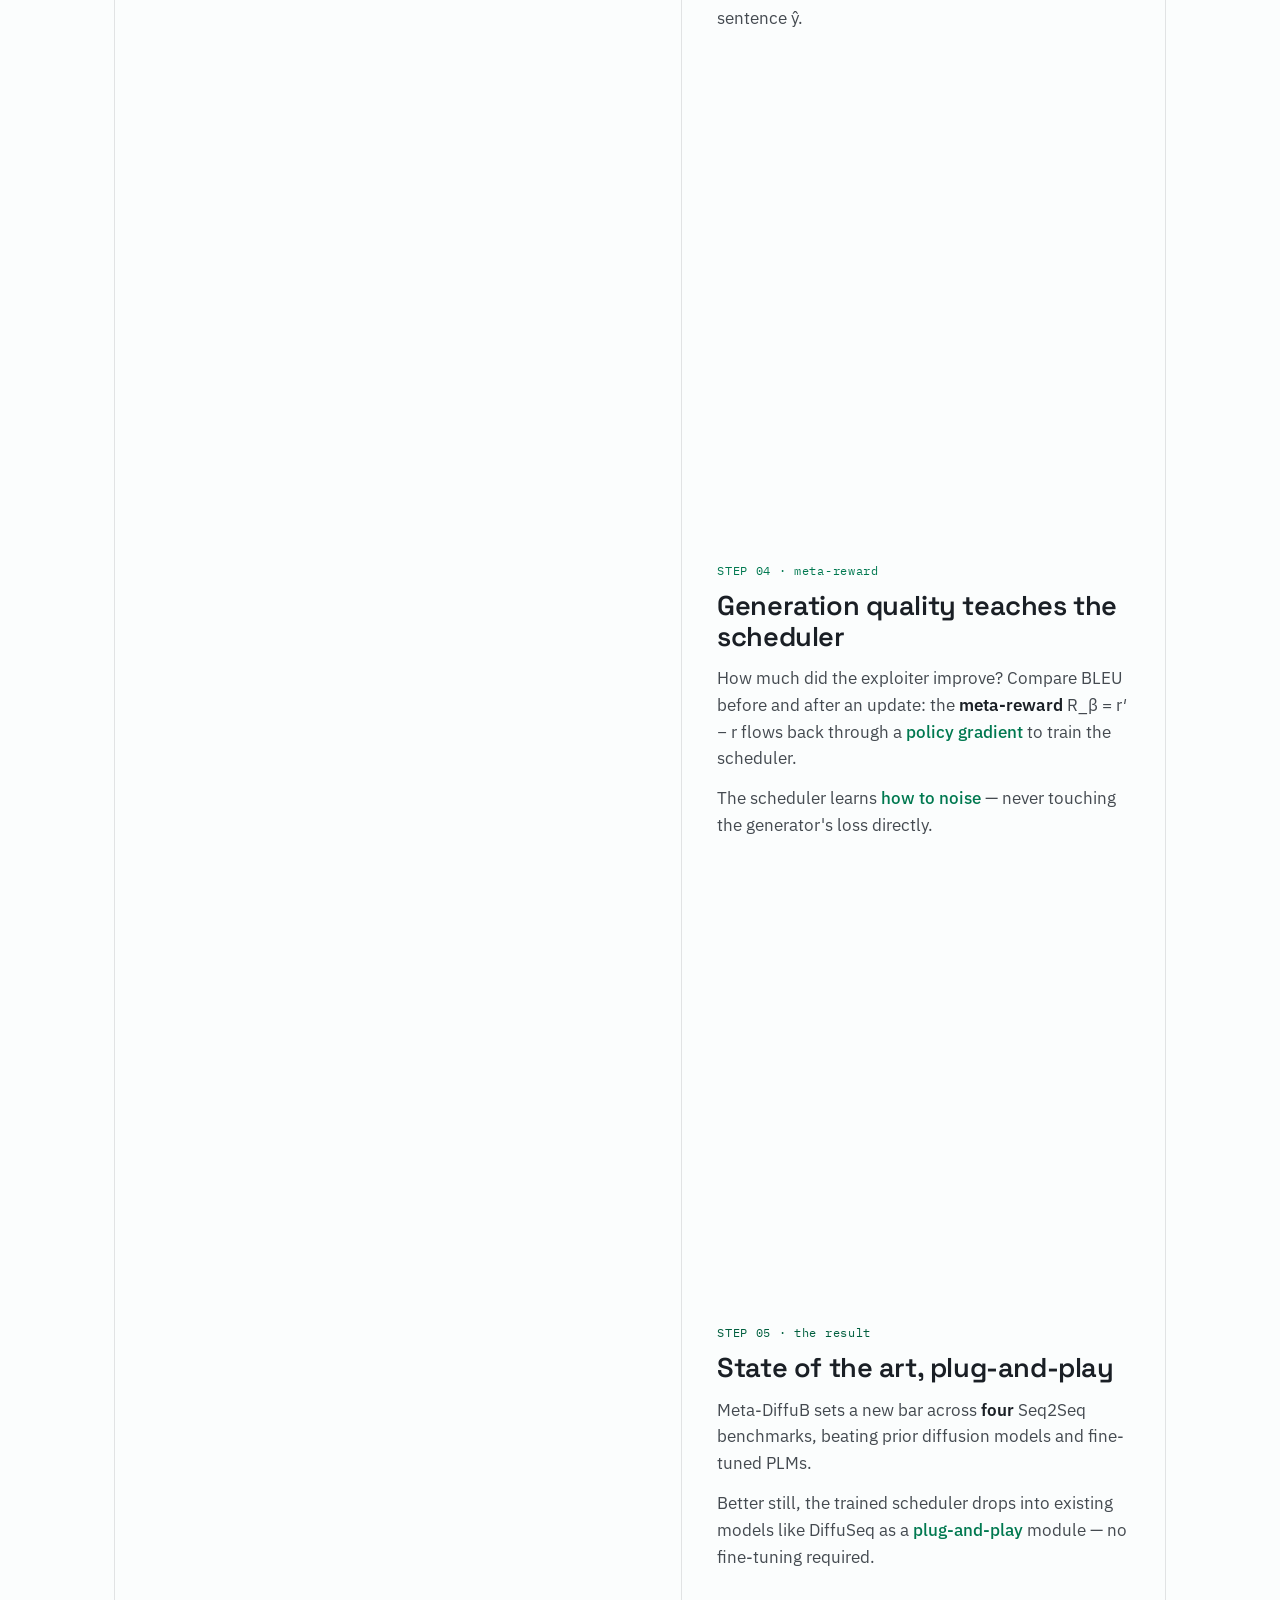
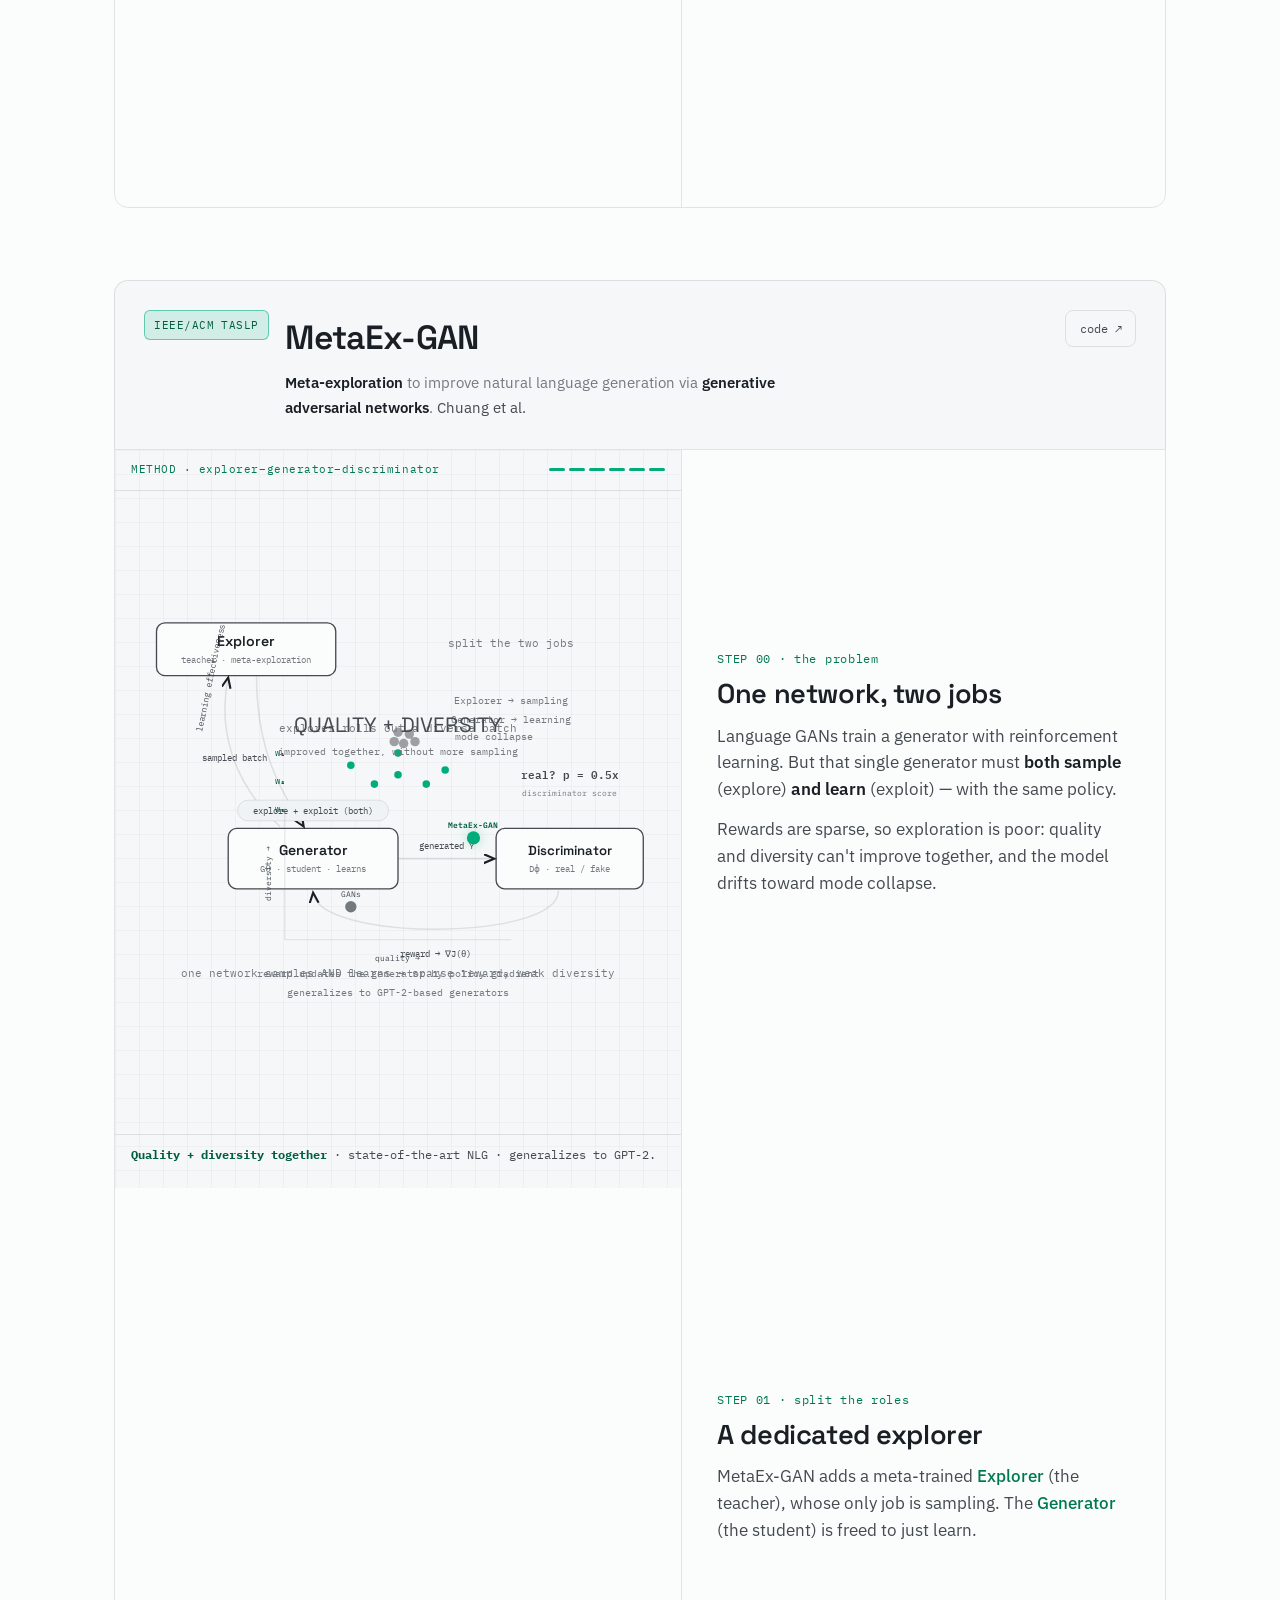
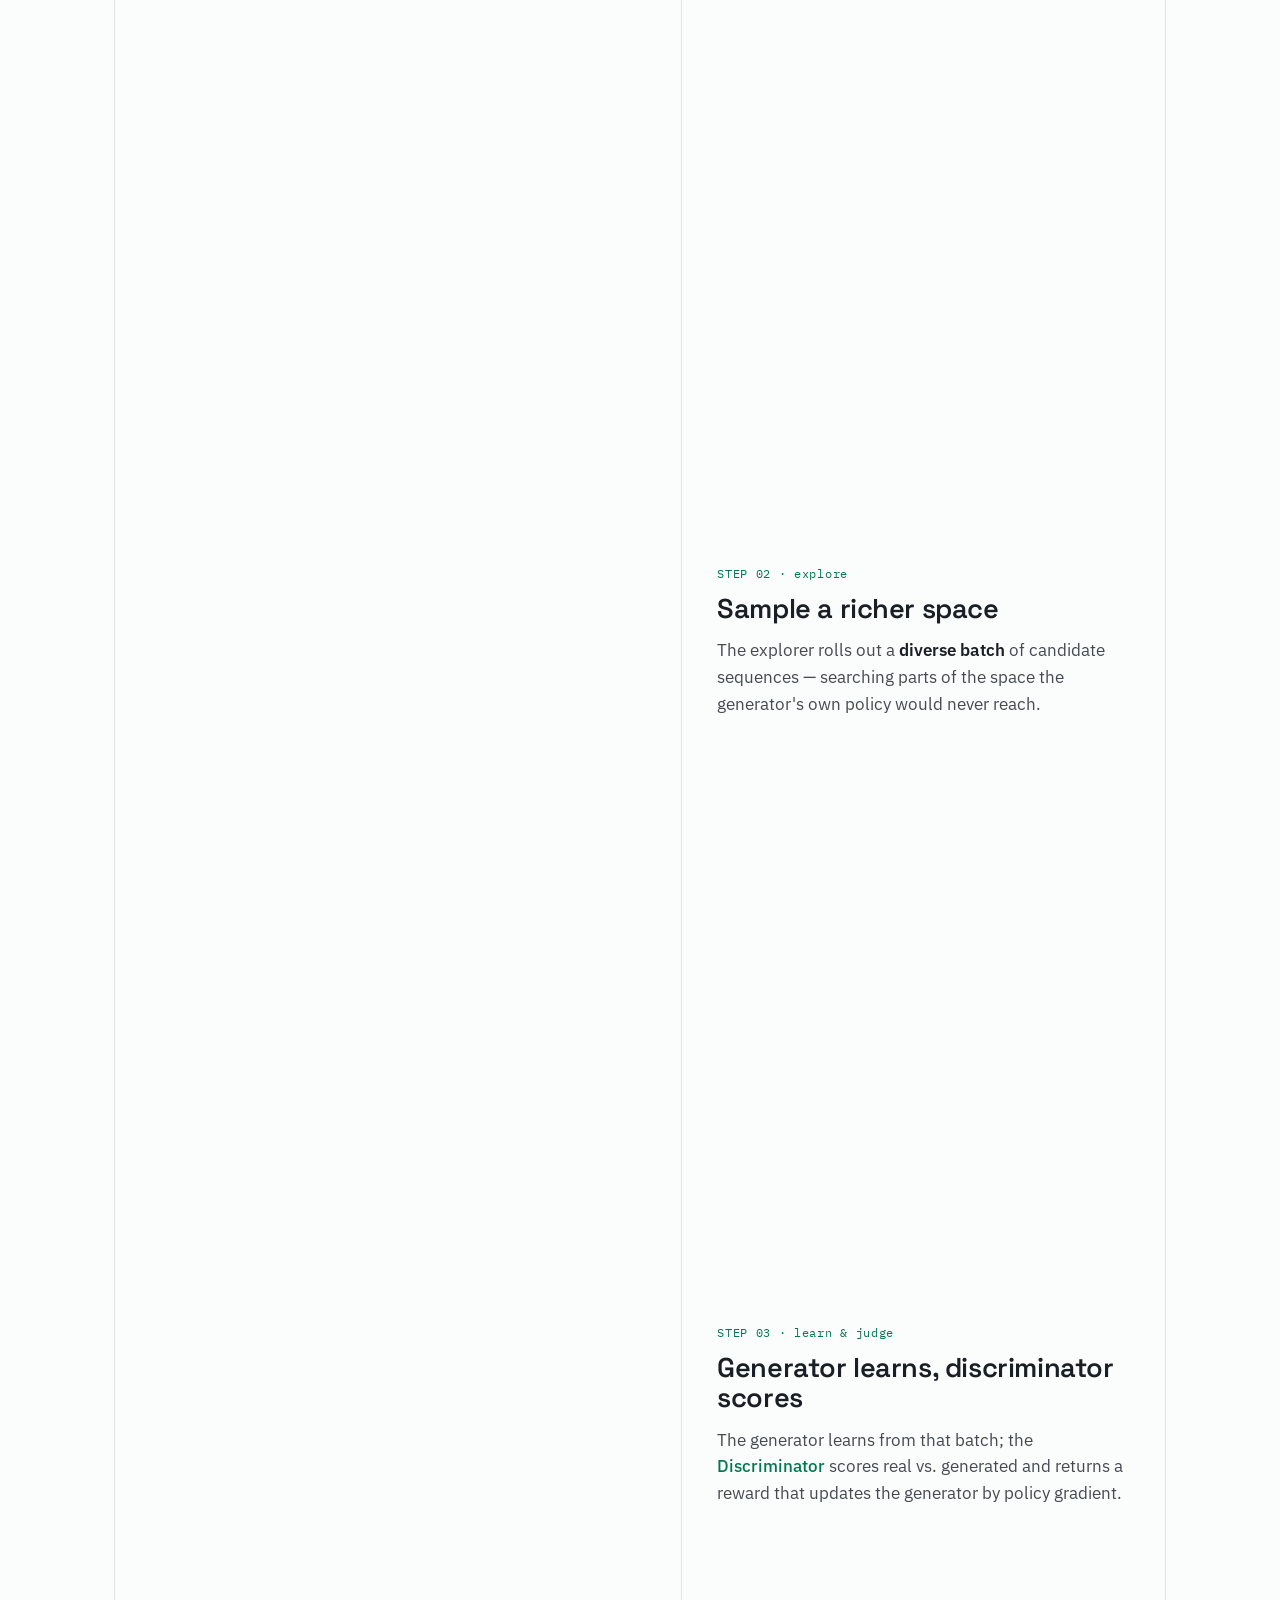
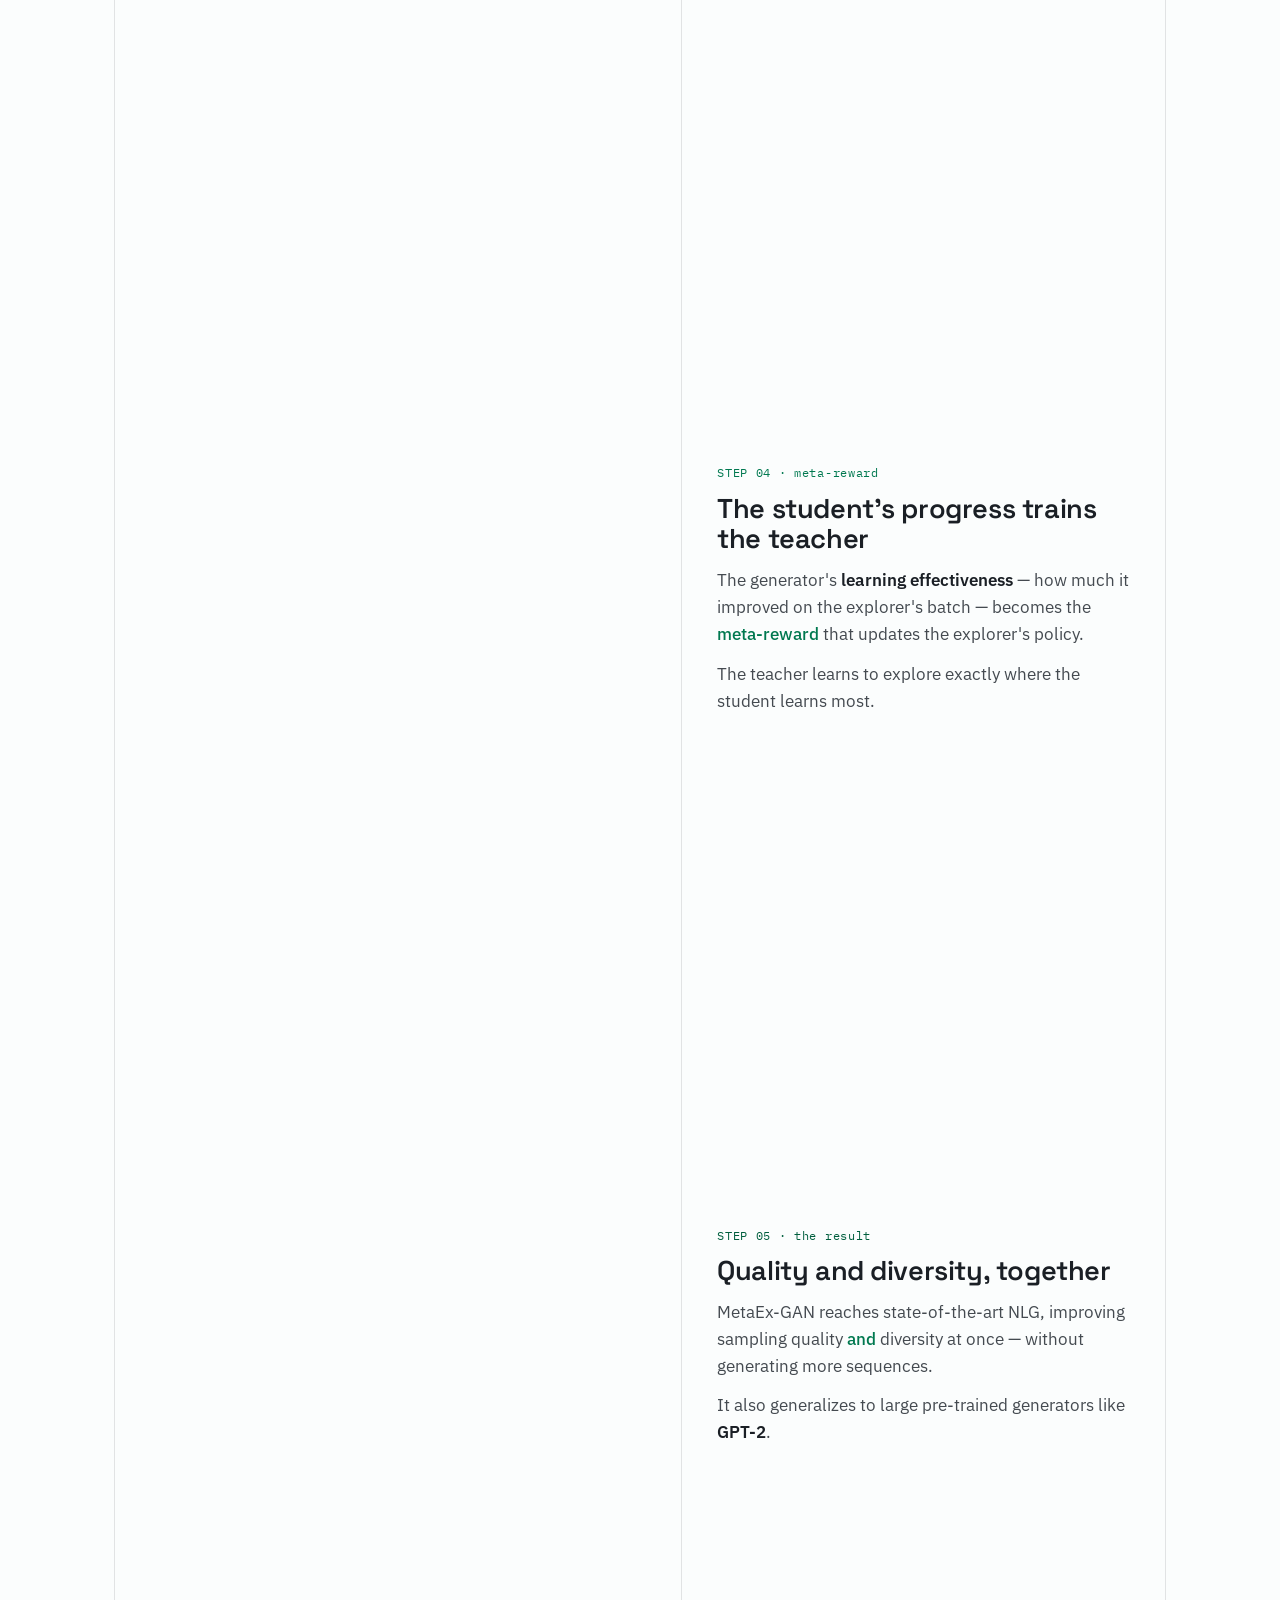
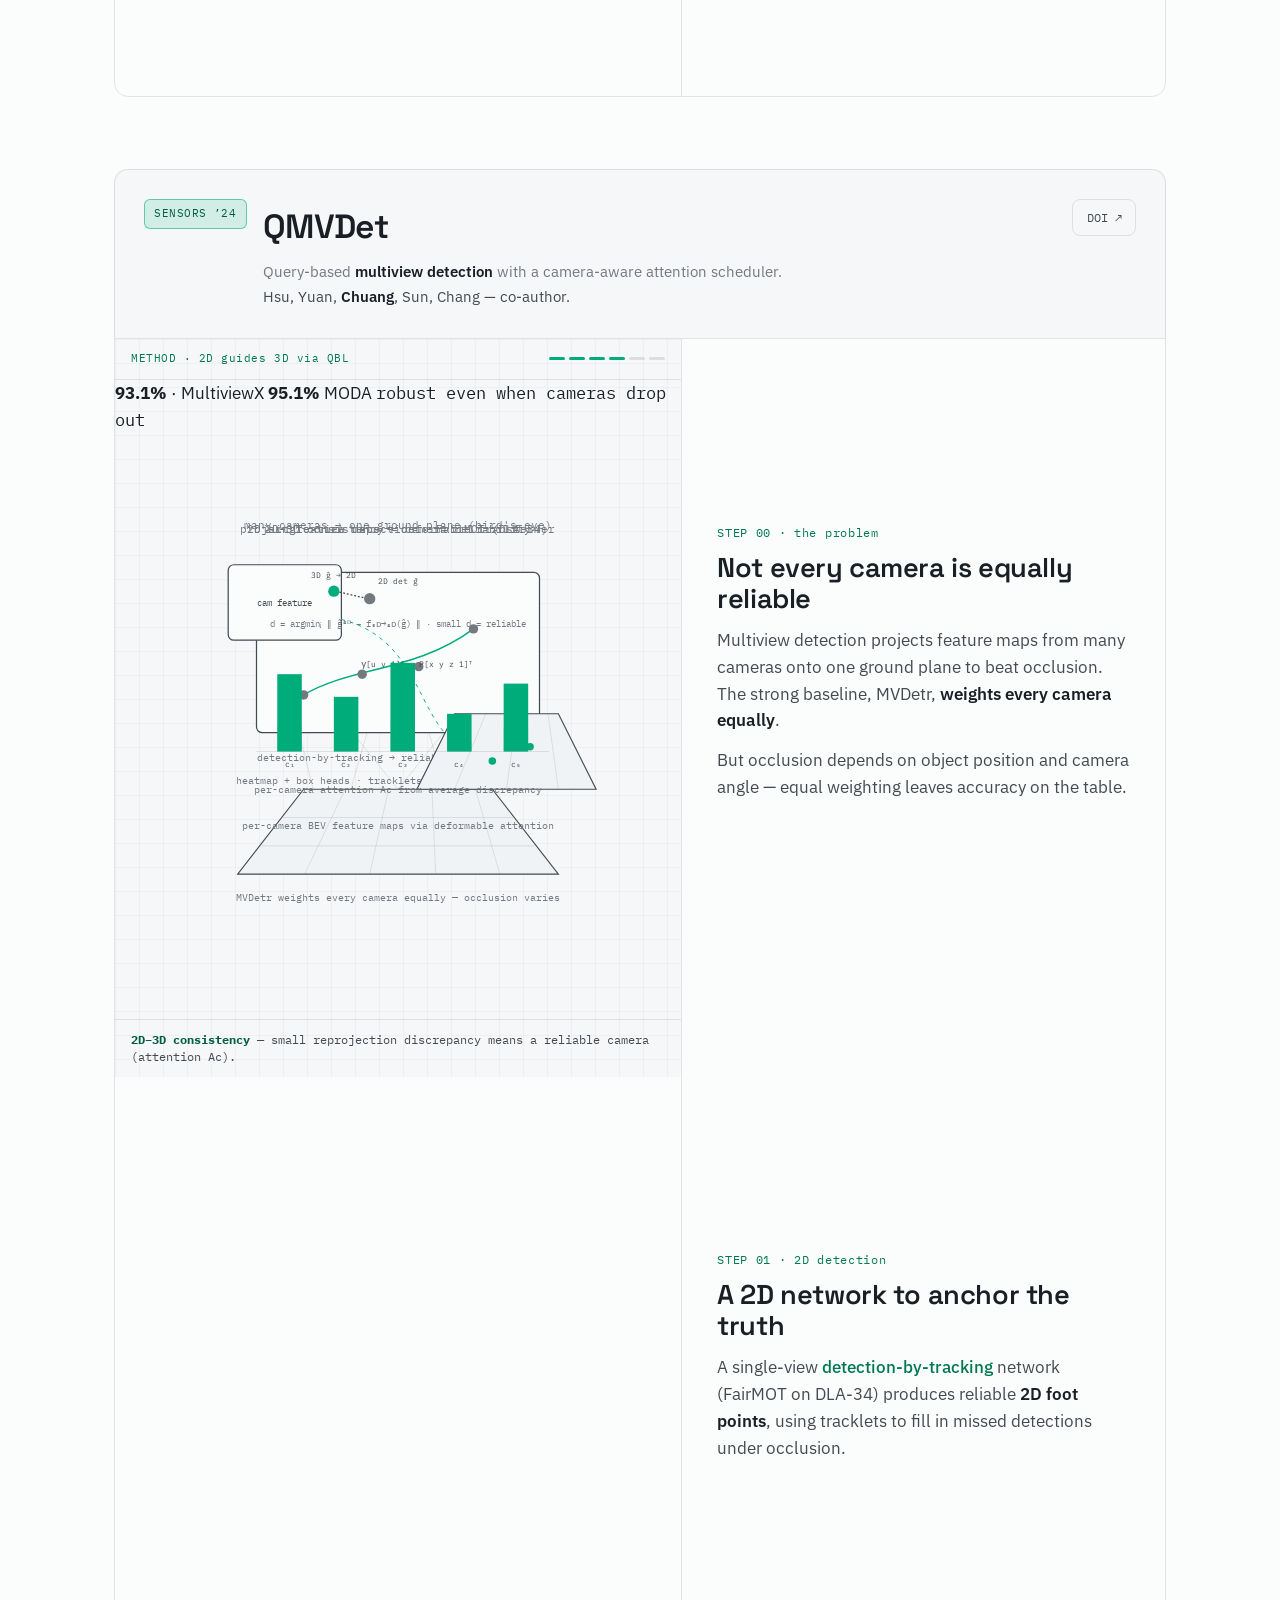
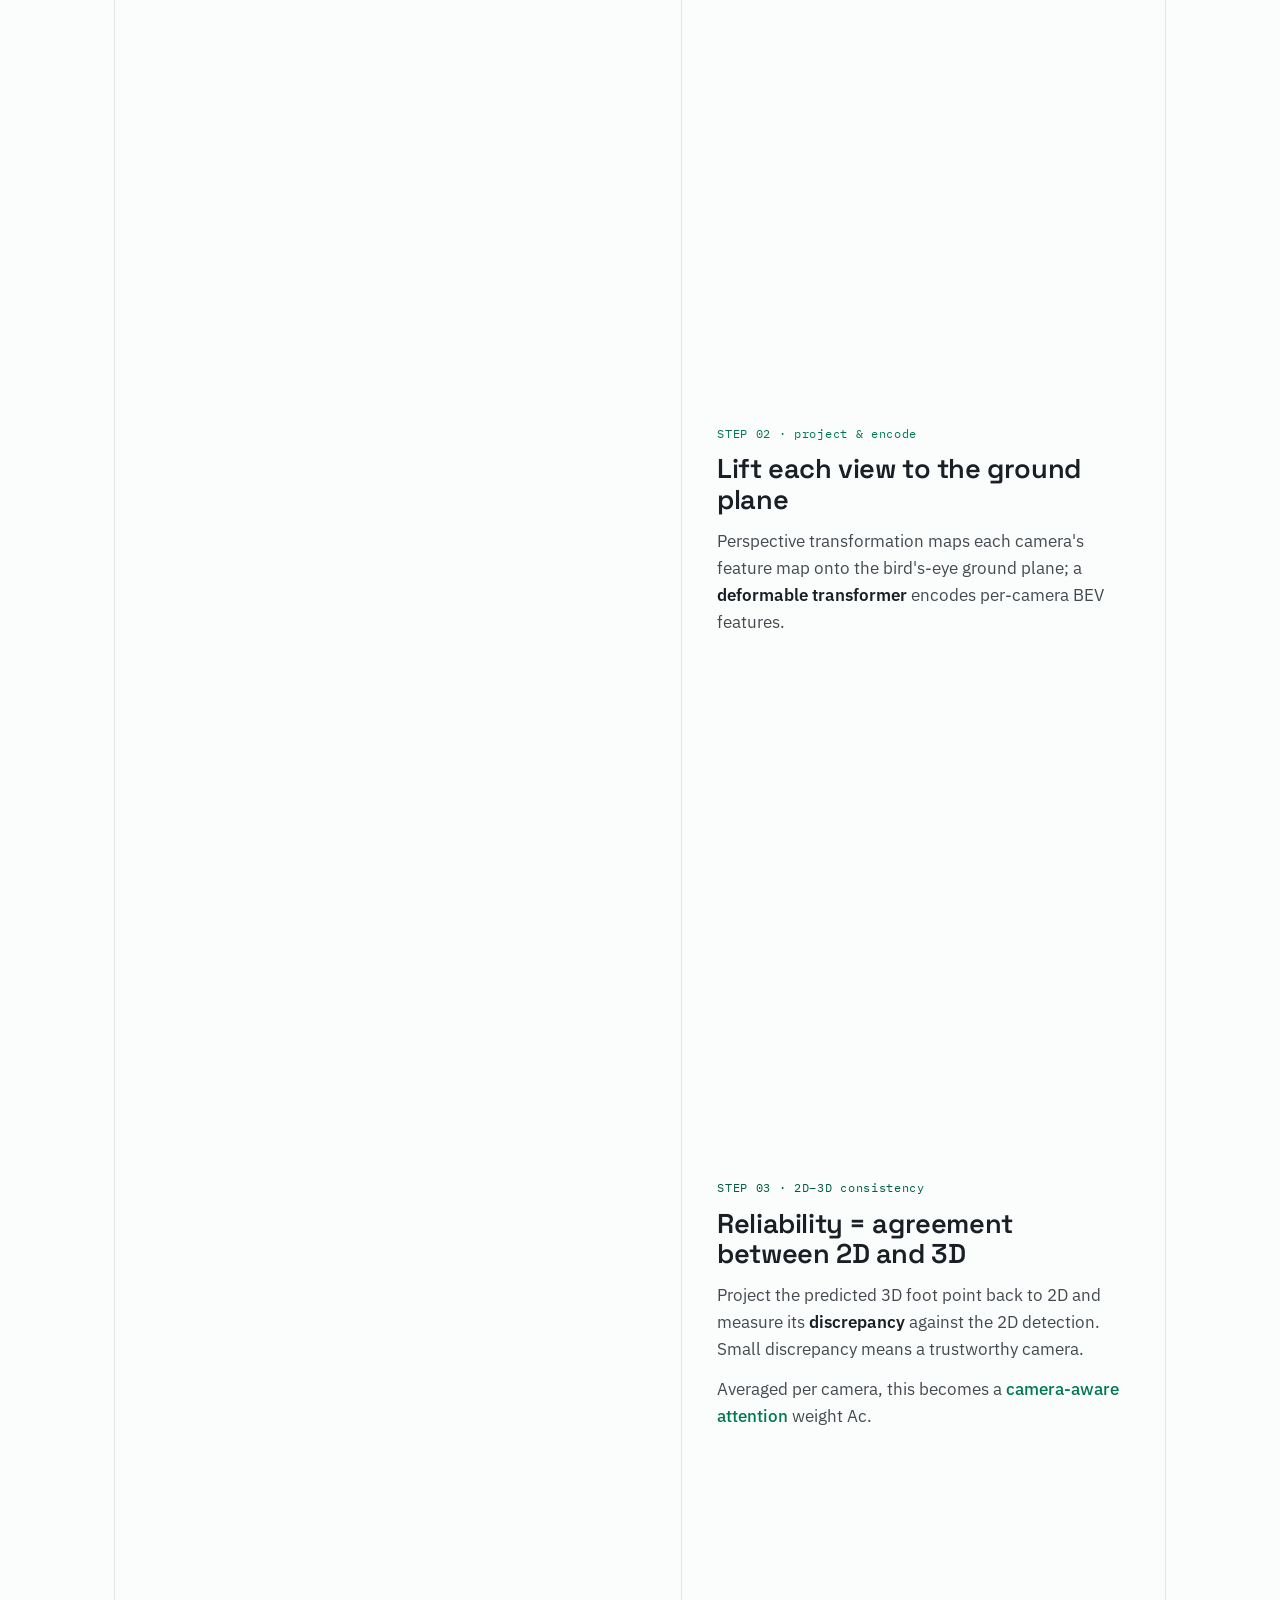
==== commit 28ce4c2c: "Migrate SEO URLs to custom domain yunyenchuang.com Update canonical, og:url, og:image, twitter:image" ====
--- a/index.html
+++ b/index.html
@@ -10,7 +10,7 @@
   <meta name="author" content="Yun-Yen Chuang (莊昀諺)" />
   <meta name="keywords" content="Yun-Yen Chuang, 莊昀諺, 資料科學家, Data Scientist, Kloud, Maxora AI, meta-learning, reinforcement learning, diffusion models, natural language generation, GAN, NTU, Meta-DiffuB, MetaEx-GAN, 生成式 AI, 人工智慧, AI 新創, 文字擴散模型, 強化學習, 元學習, 元探索, 自然語言生成, AI 創辦人, 地端 AI, 本地大語言模型" />
   <meta name="robots" content="index, follow, max-image-preview:large, max-snippet:-1" />
-  <link rel="canonical" href="https://kloudchuang.github.io/" />
+  <link rel="canonical" href="https://yunyenchuang.com/" />
   <meta name="theme-color" content="#fdfdfd" />
 
   <!-- Favicons -->
@@ -24,11 +24,11 @@
   <meta property="og:title" content="Yun-Yen Chuang 莊昀諺 資料科學家" />
   <meta property="og:description" content="莊昀諺 · Founder & CEO @ Maxora AI · Ph.D. @ NTU EE · Meta-exploration, text diffusion, NLG." />
   <meta property="og:type" content="website" />
-  <meta property="og:url" content="https://kloudchuang.github.io/" />
+  <meta property="og:url" content="https://yunyenchuang.com/" />
   <meta property="og:site_name" content="Yun-Yen Chuang 莊昀諺" />
   <meta property="og:locale" content="en_US" />
   <meta property="og:locale:alternate" content="zh_TW" />
-  <meta property="og:image" content="https://kloudchuang.github.io/assets/og-cover.jpg" />
+  <meta property="og:image" content="https://yunyenchuang.com/assets/og-cover.jpg" />
   <meta property="og:image:width" content="1200" />
   <meta property="og:image:height" content="630" />
   <meta property="og:image:alt" content="Yun-Yen Chuang (莊昀諺) — Founder & CEO @ Maxora AI, Data Scientist, Ph.D. NTU EE" />
@@ -37,7 +37,7 @@
   <meta name="twitter:card" content="summary_large_image" />
   <meta name="twitter:title" content="Yun-Yen Chuang 莊昀諺 資料科學家" />
   <meta name="twitter:description" content="莊昀諺 · Founder & CEO @ Maxora AI · Ph.D. @ NTU EE · Meta-exploration, text diffusion, NLG." />
-  <meta name="twitter:image" content="https://kloudchuang.github.io/assets/og-cover.jpg" />
+  <meta name="twitter:image" content="https://yunyenchuang.com/assets/og-cover.jpg" />
 
   <!-- Structured data -->
   <script type="application/ld+json">
@@ -46,11 +46,11 @@
     "@graph": [
       {
         "@type": "Person",
-        "@id": "https://kloudchuang.github.io/#person",
+        "@id": "https://yunyenchuang.com/#person",
         "name": "Yun-Yen Chuang",
         "alternateName": ["莊昀諺", "Kloud", "KloudChuang"],
-        "url": "https://kloudchuang.github.io/",
-        "image": "https://kloudchuang.github.io/assets/og-cover.jpg",
+        "url": "https://yunyenchuang.com/",
+        "image": "https://yunyenchuang.com/assets/og-cover.jpg",
         "email": "mailto:yunyenchuang@maxora.ai",
         "jobTitle": ["Founder & CEO", "Data Scientist"],
         "worksFor": { "@type": "Organization", "name": "Maxora AI", "url": "https://maxora.ai" },
@@ -64,12 +64,12 @@
       },
       {
         "@type": "WebSite",
-        "@id": "https://kloudchuang.github.io/#website",
-        "url": "https://kloudchuang.github.io/",
+        "@id": "https://yunyenchuang.com/#website",
+        "url": "https://yunyenchuang.com/",
         "name": "Yun-Yen Chuang",
         "description": "Founder & CEO of Maxora AI. Ph.D. in Electrical Engineering at National Taiwan University. Meta-exploration for diffusion models and natural language generation.",
         "inLanguage": "en",
-        "publisher": { "@id": "https://kloudchuang.github.io/#person" }
+        "publisher": { "@id": "https://yunyenchuang.com/#person" }
       }
     ]
   }
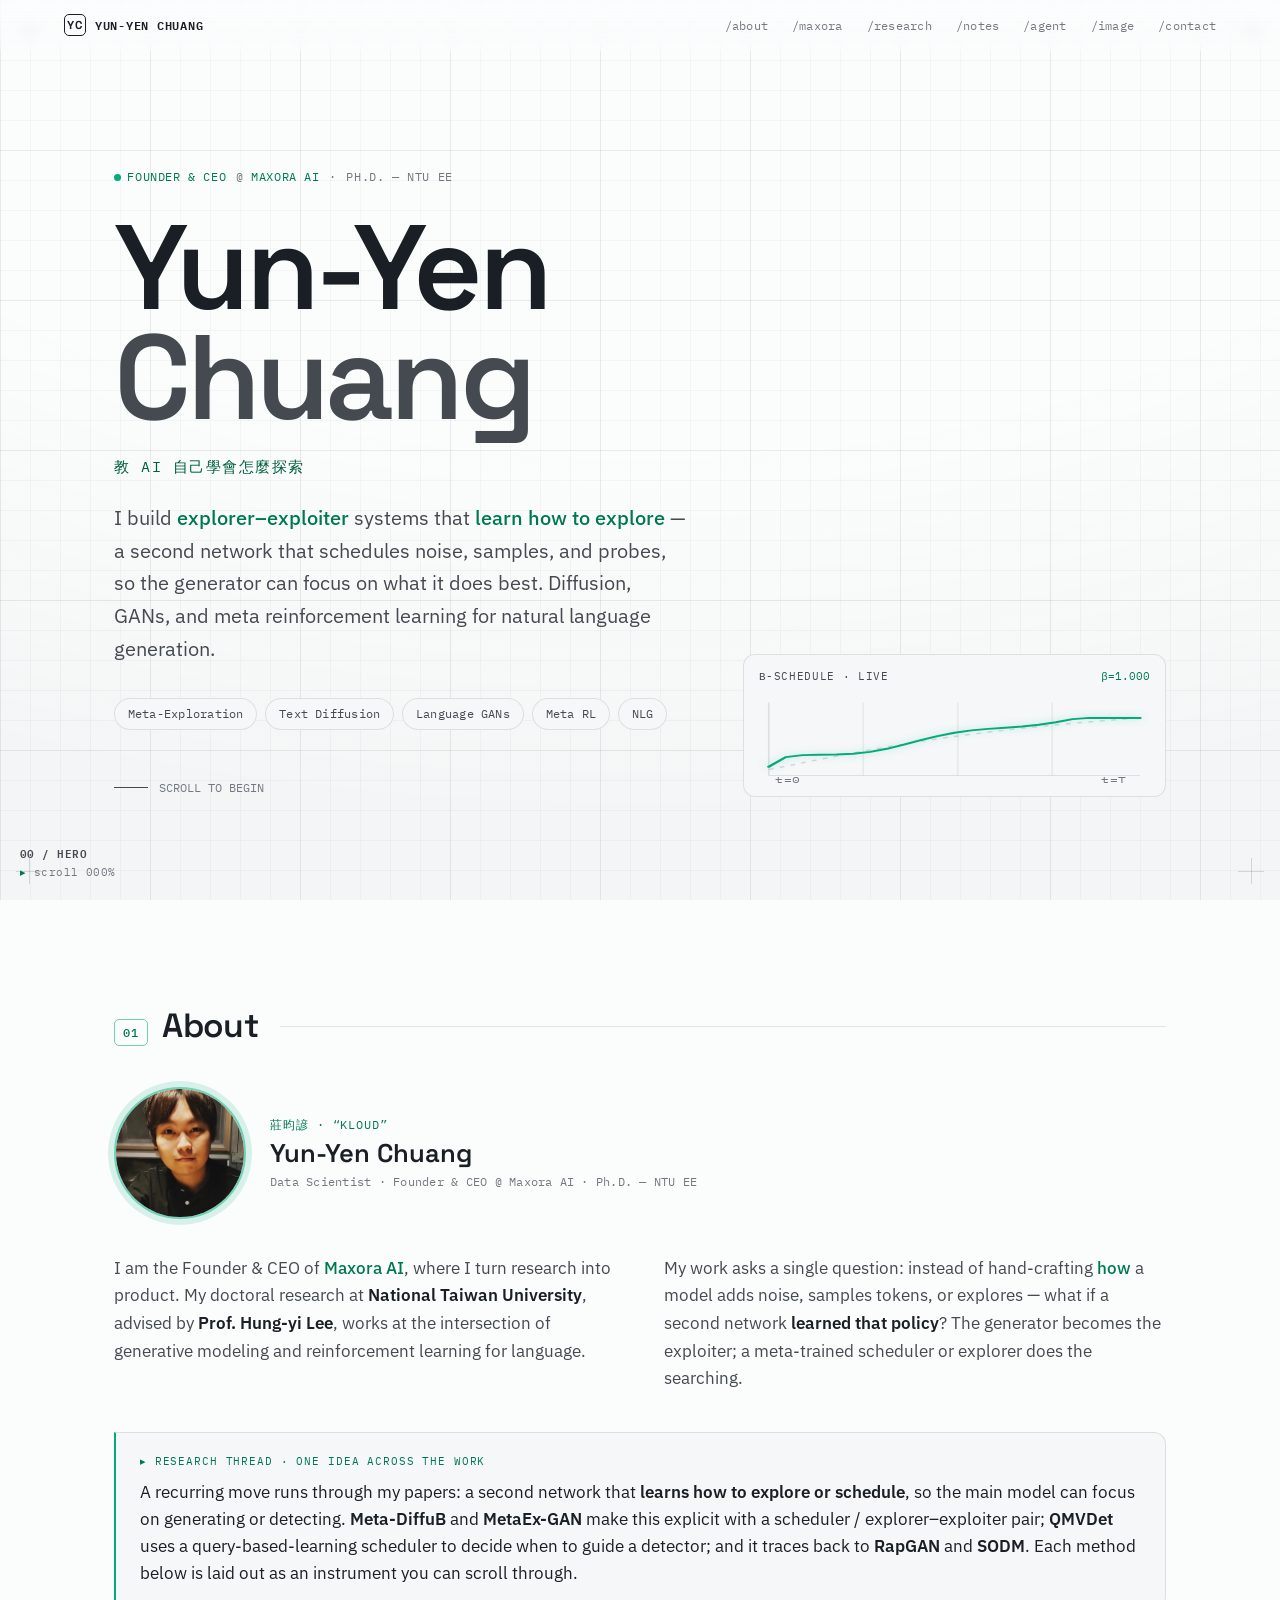
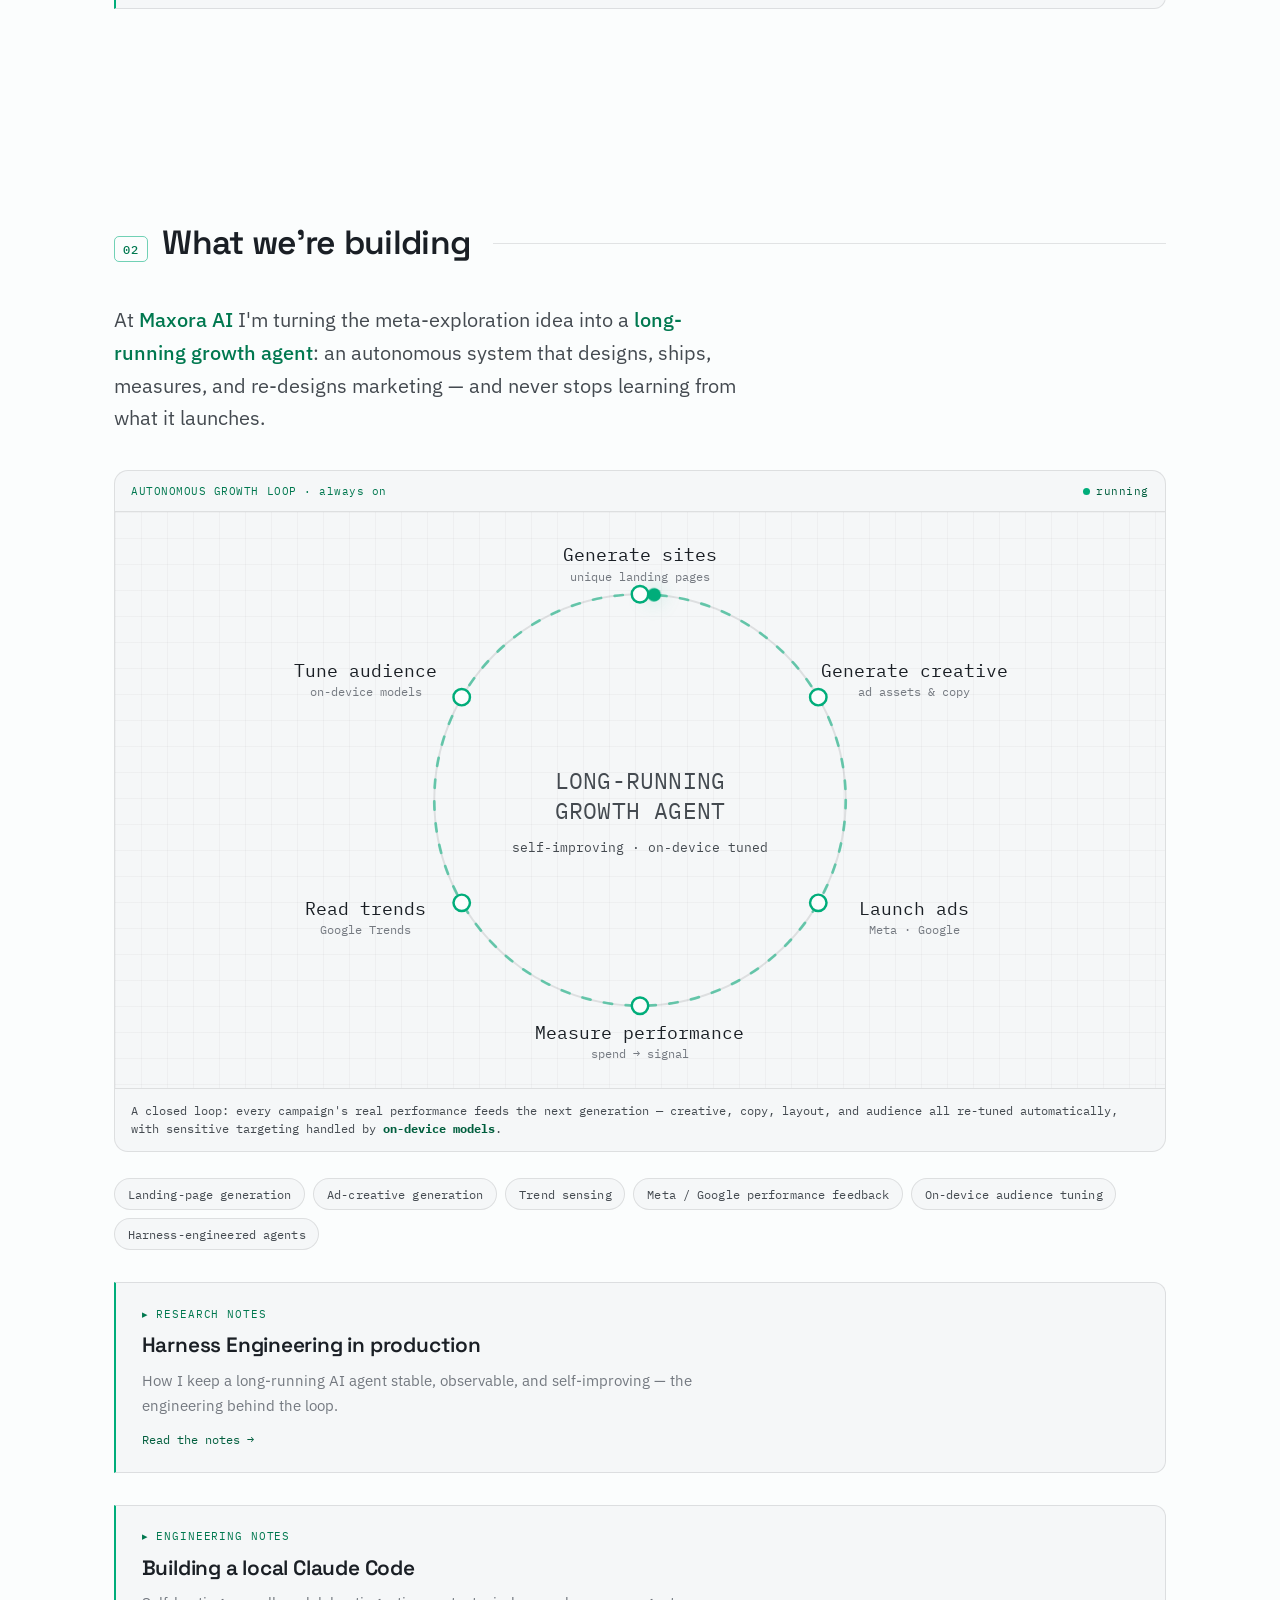
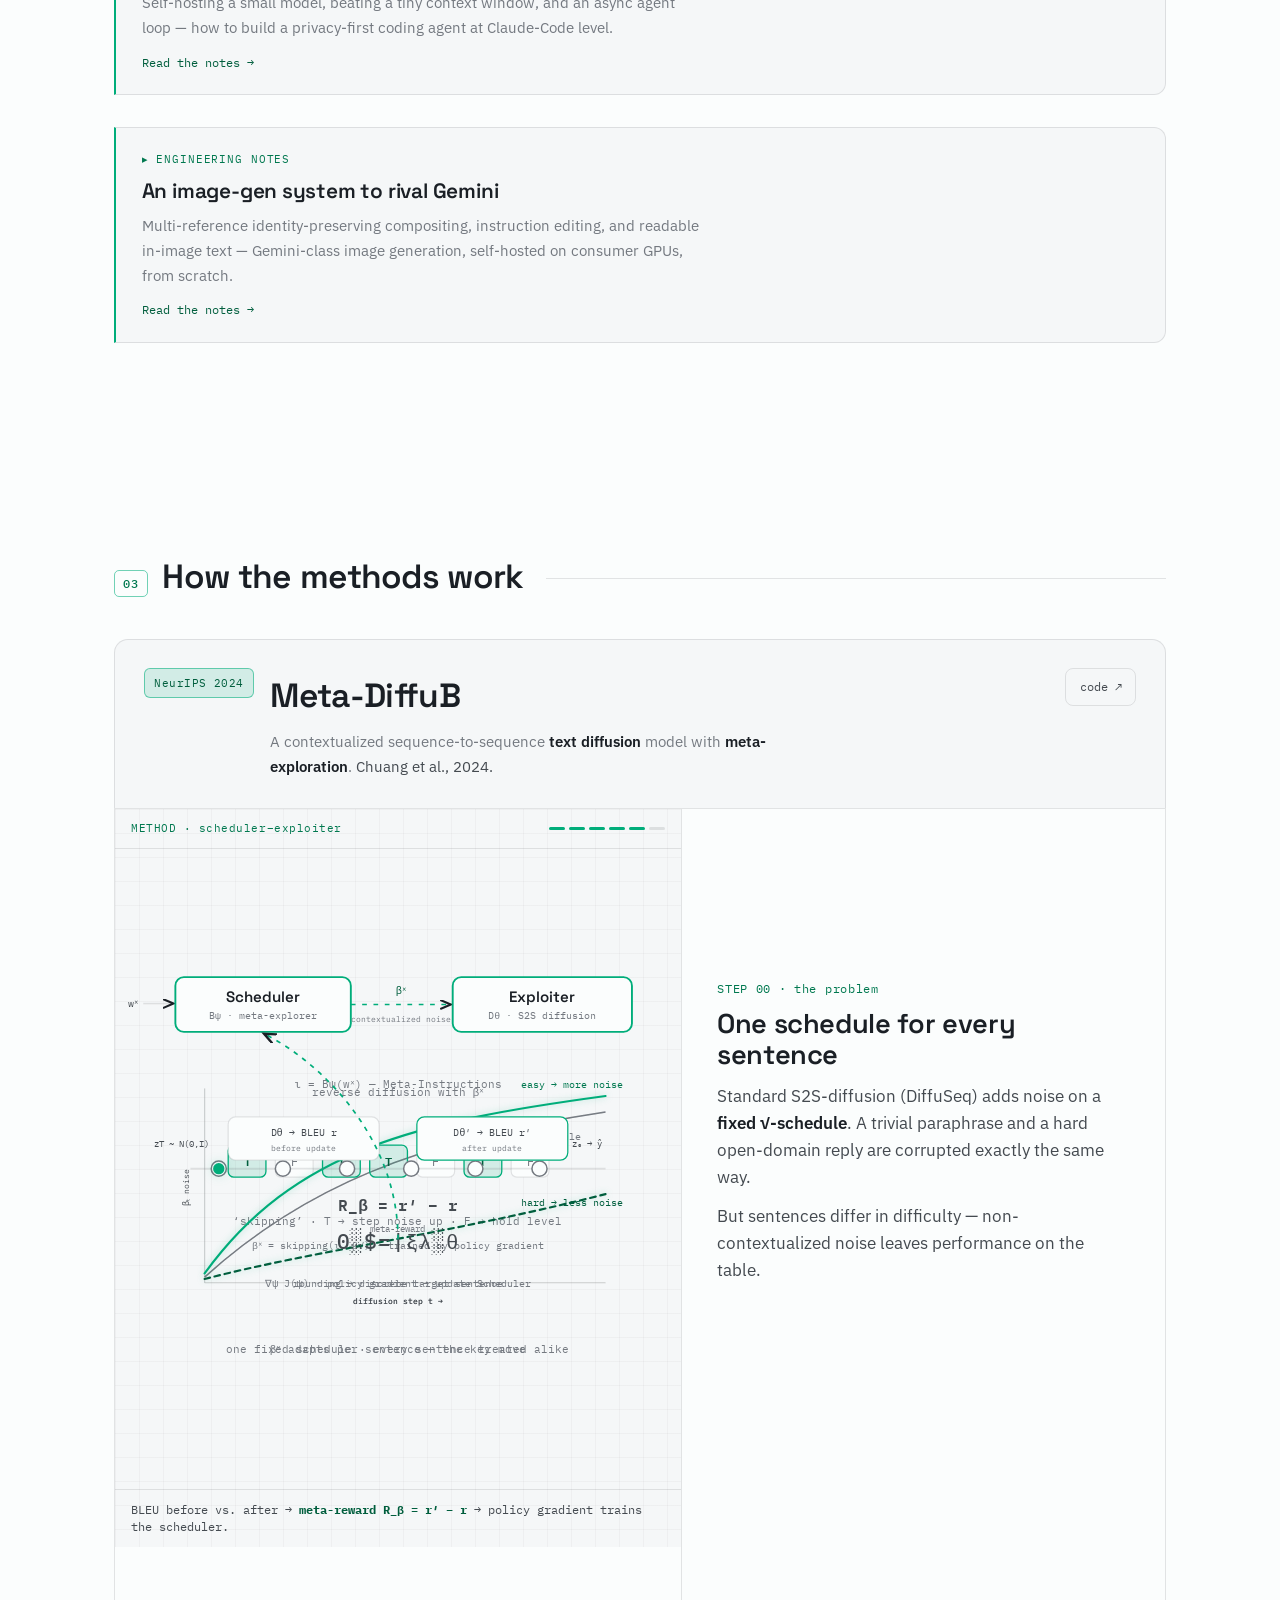
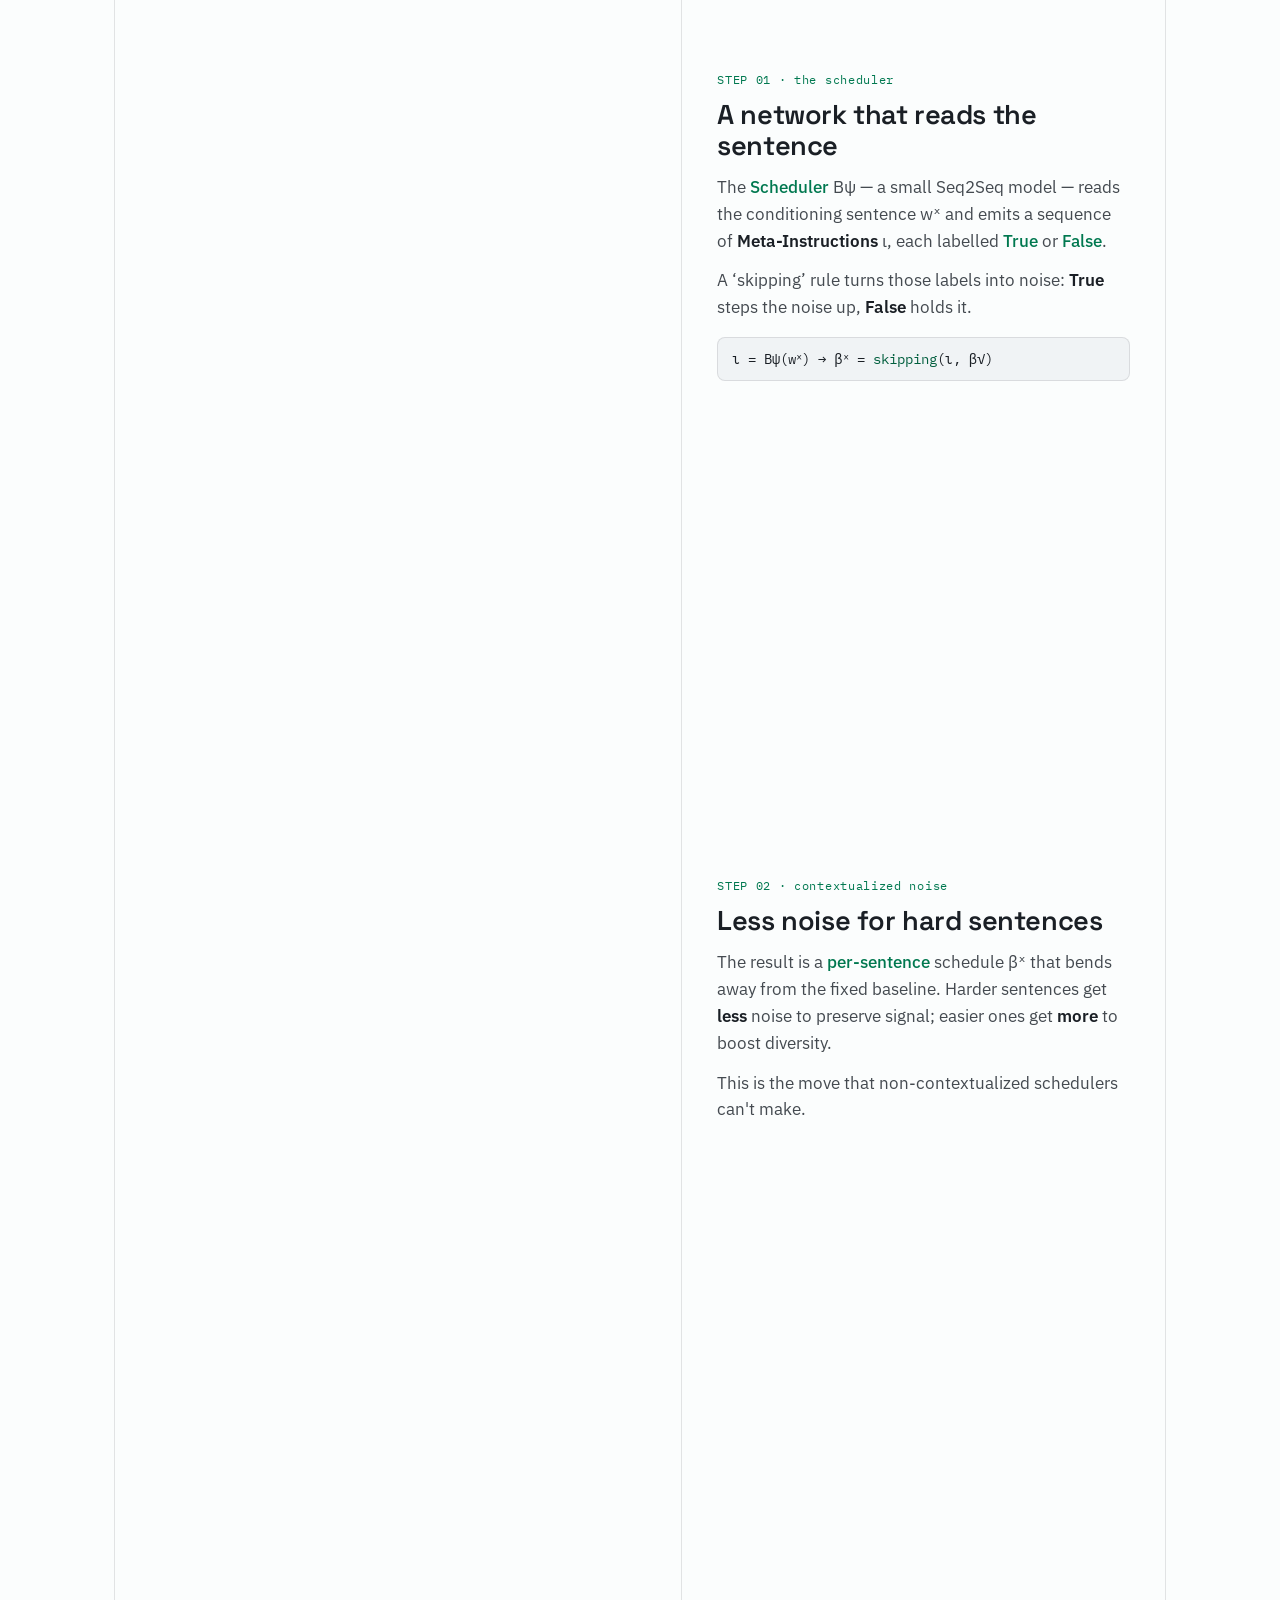
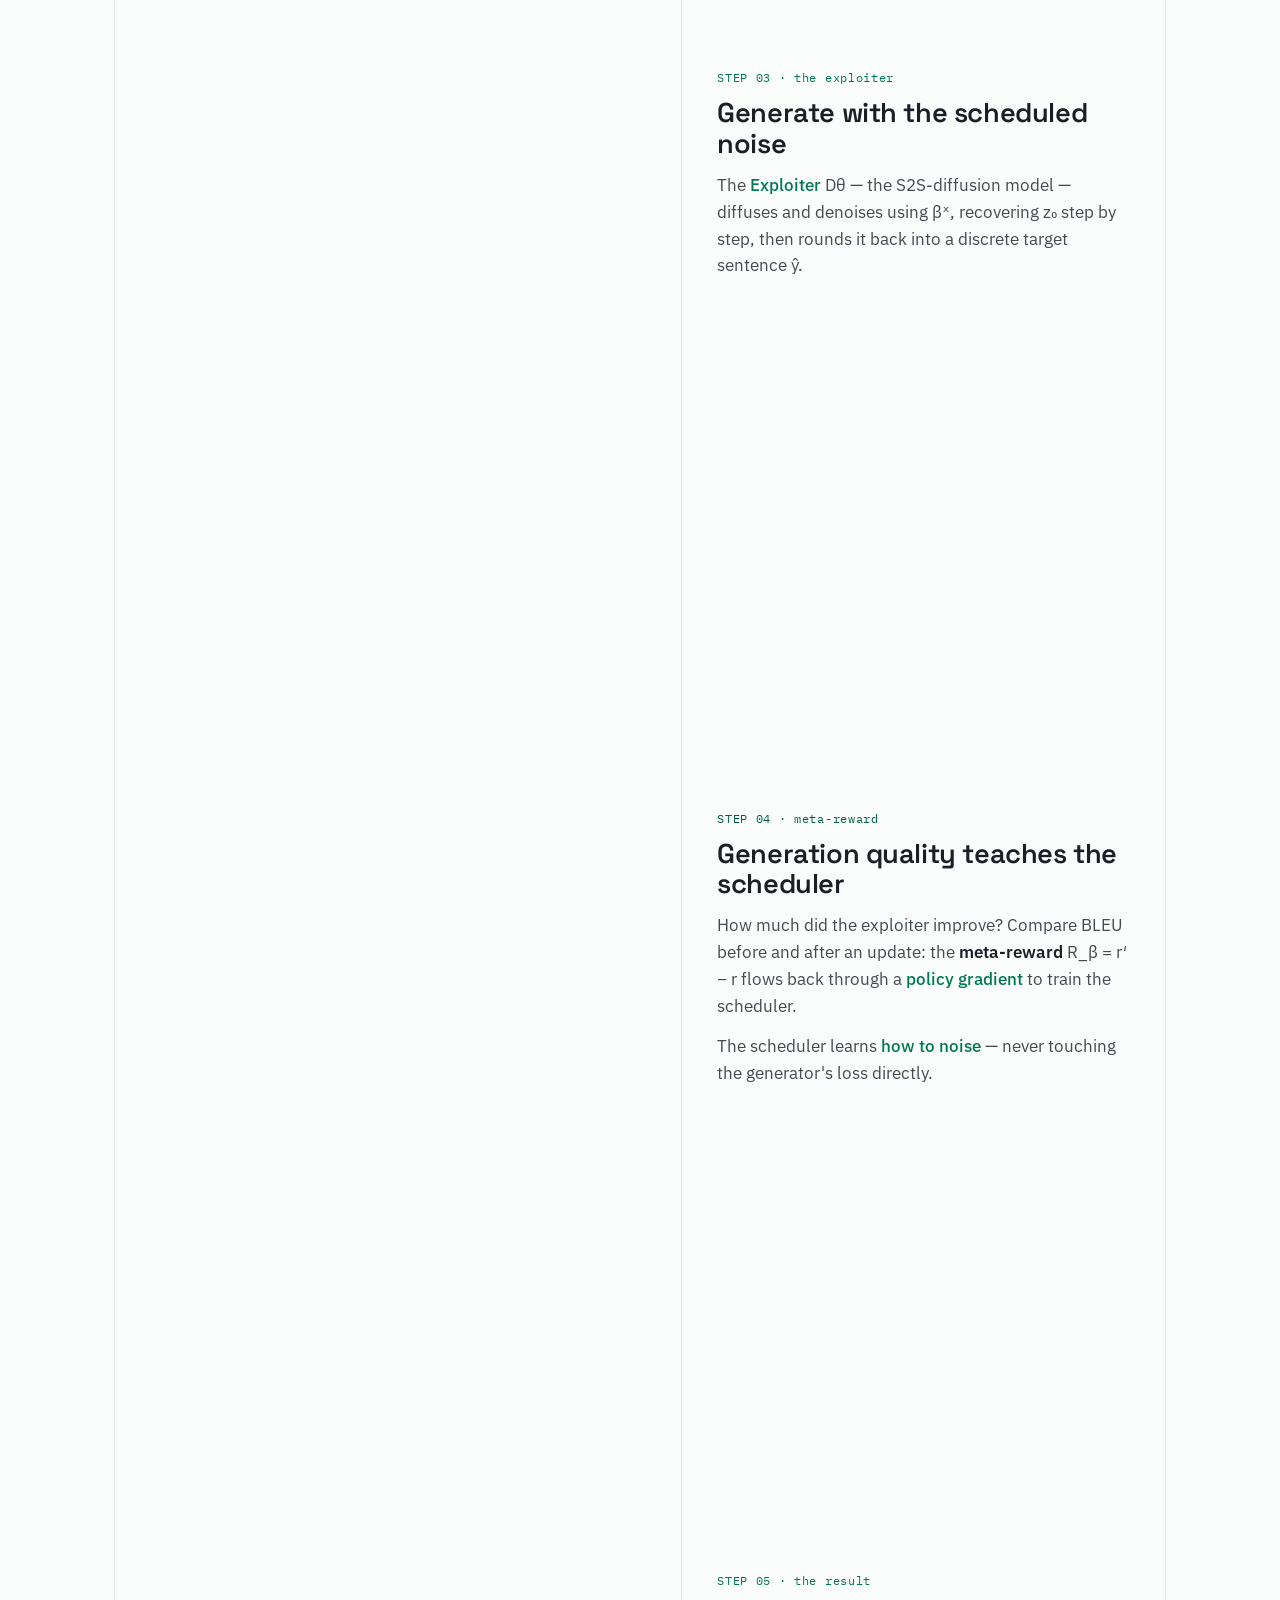
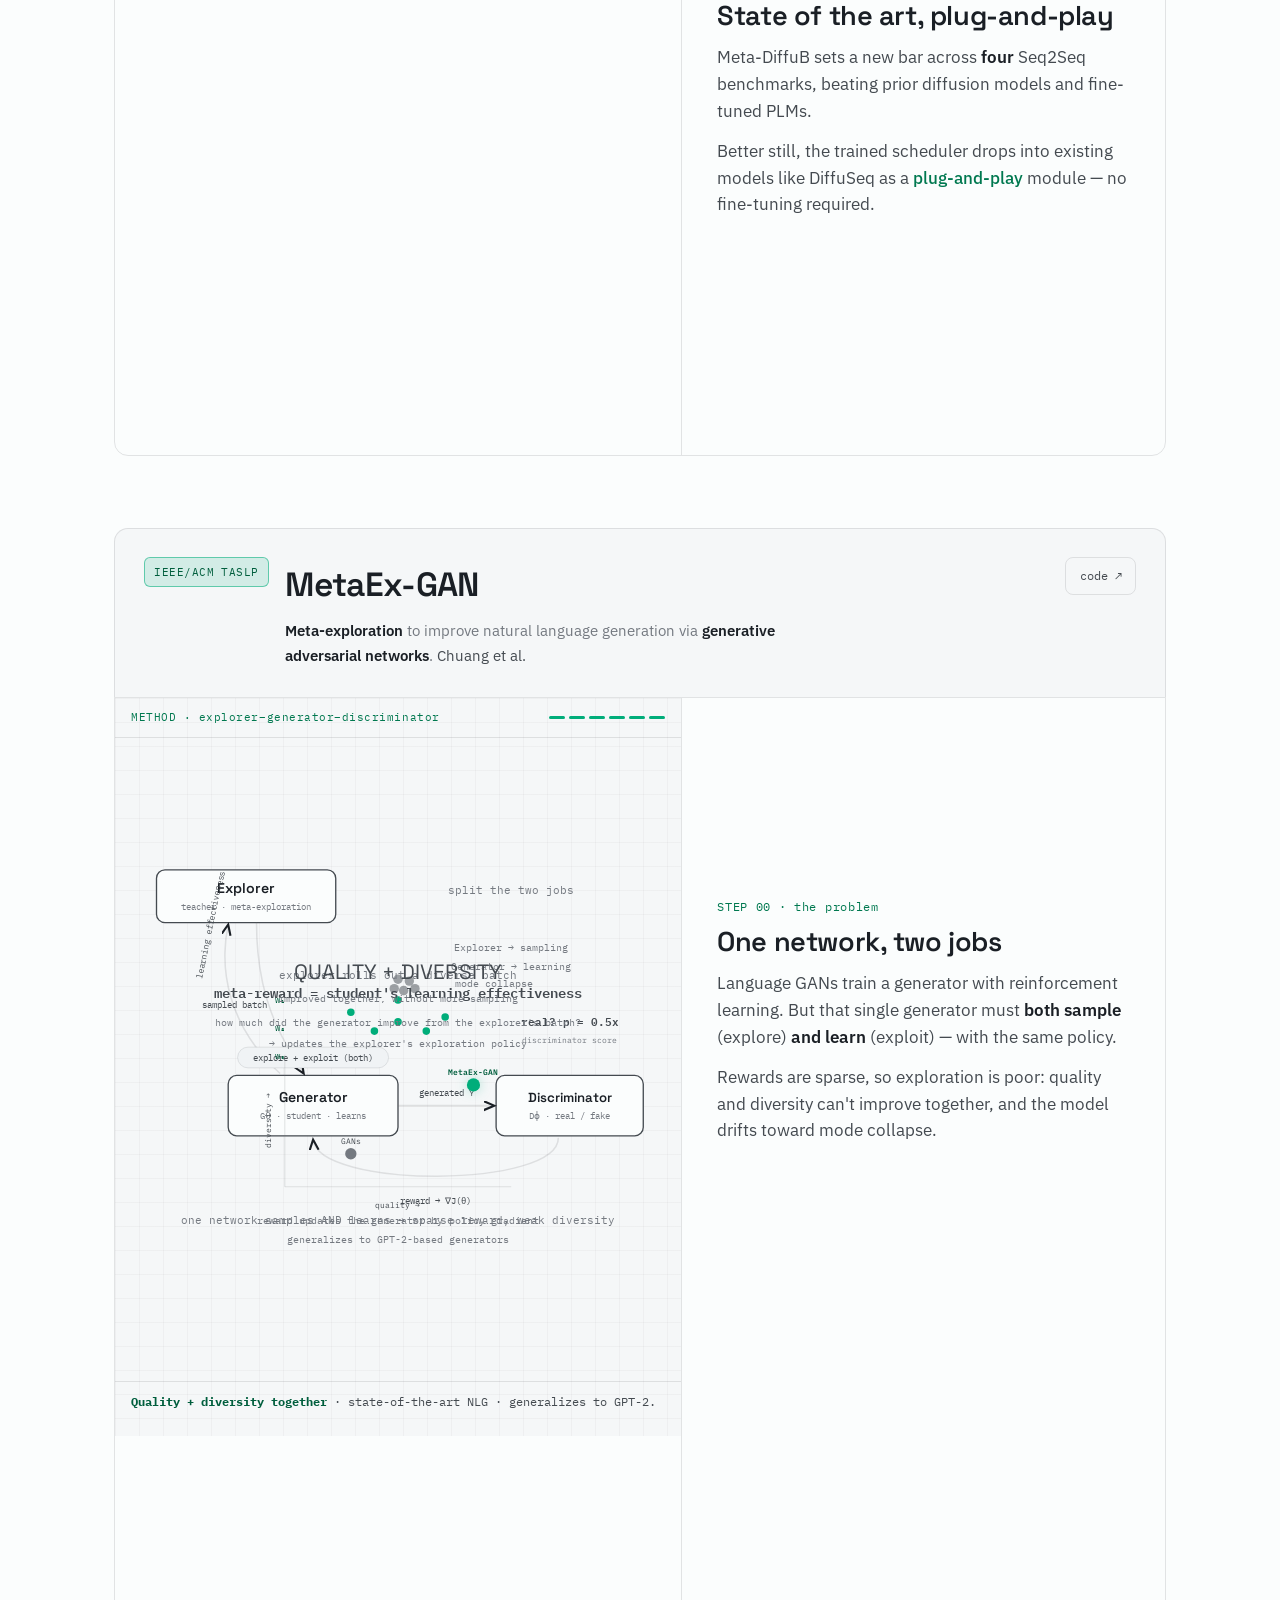
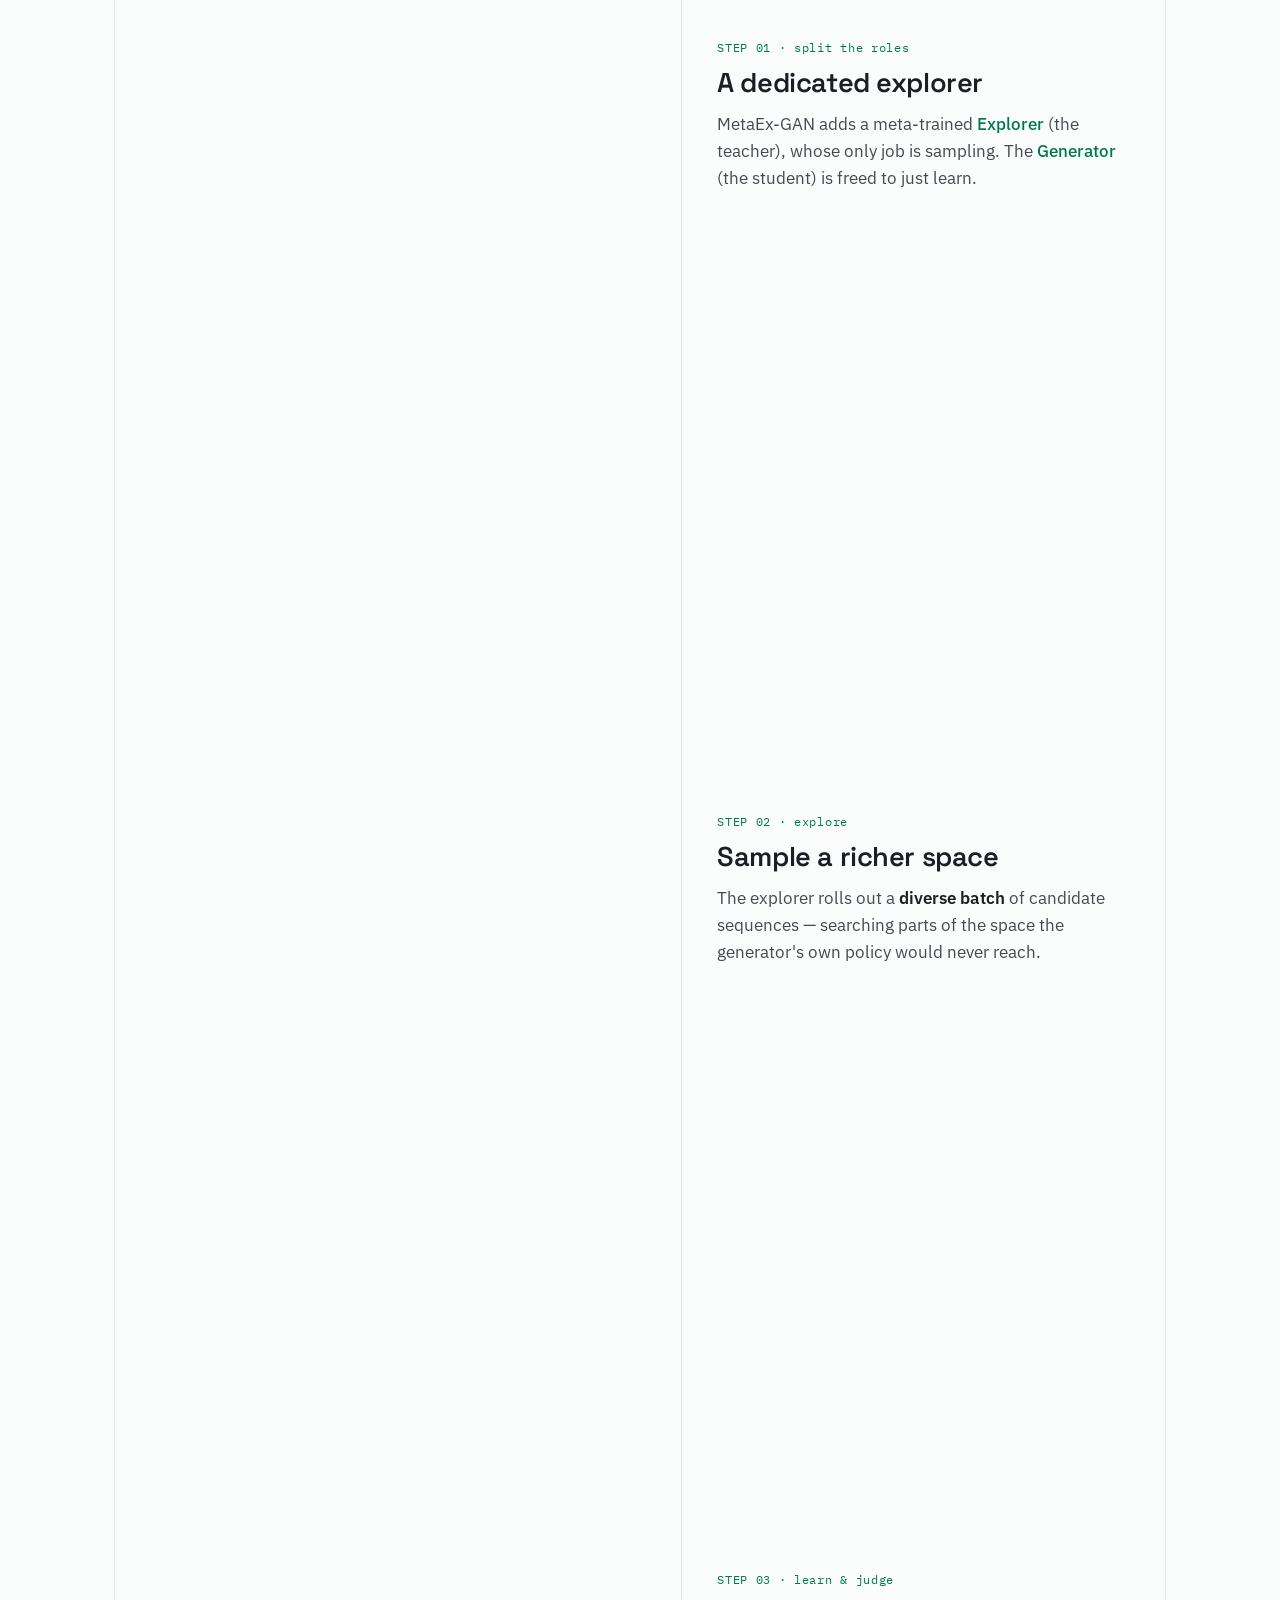
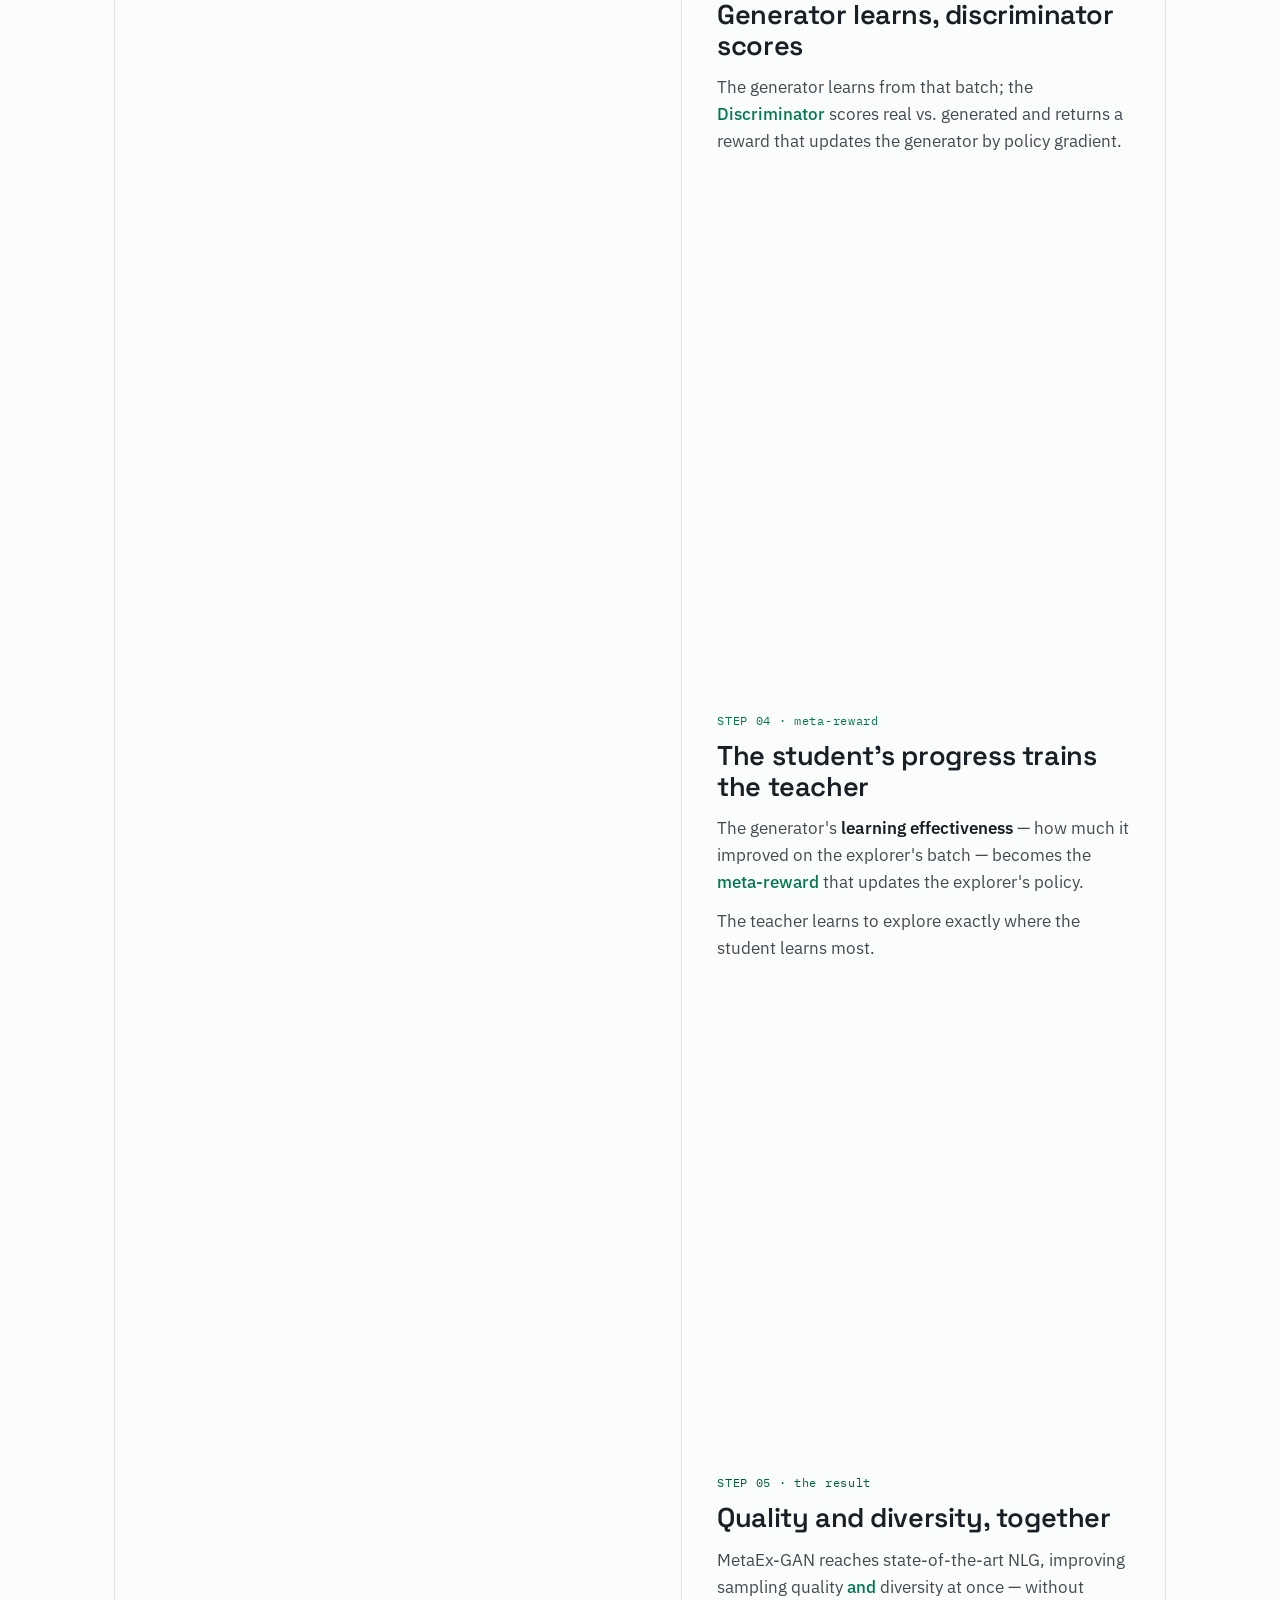
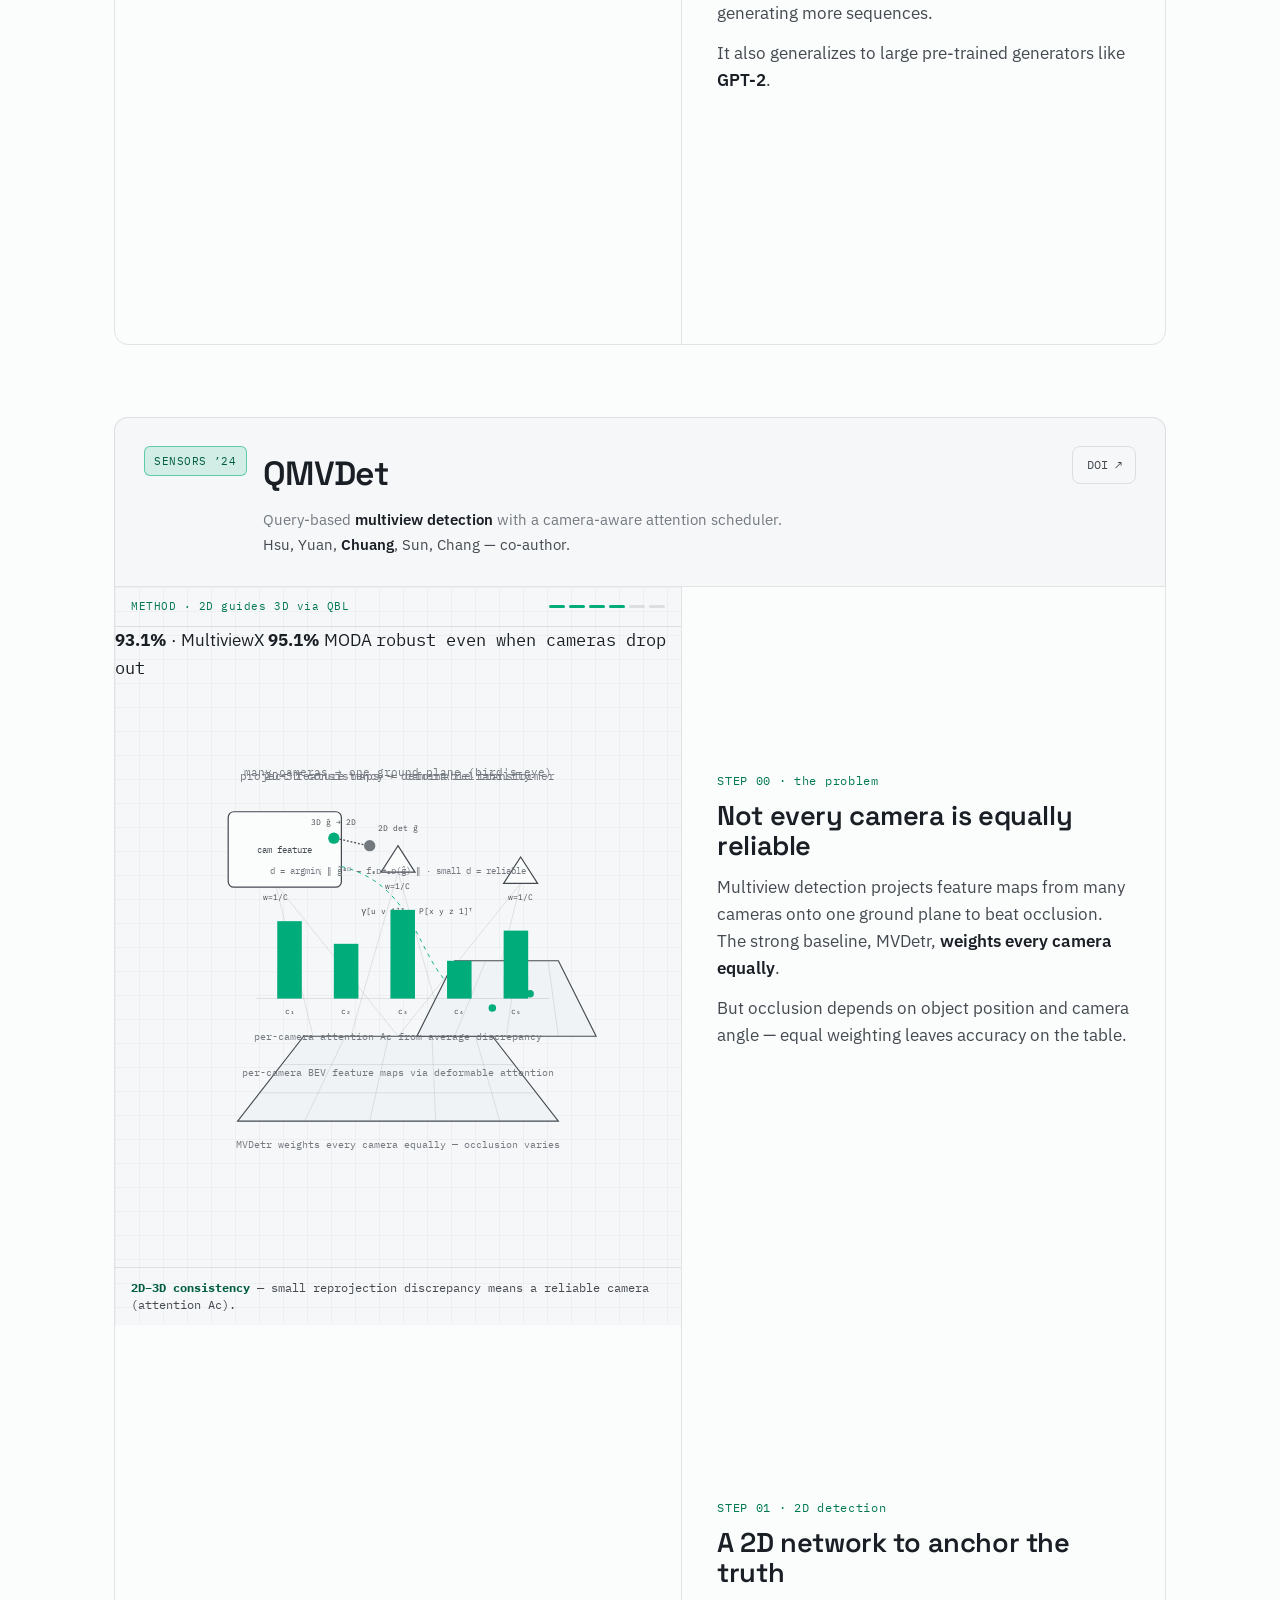
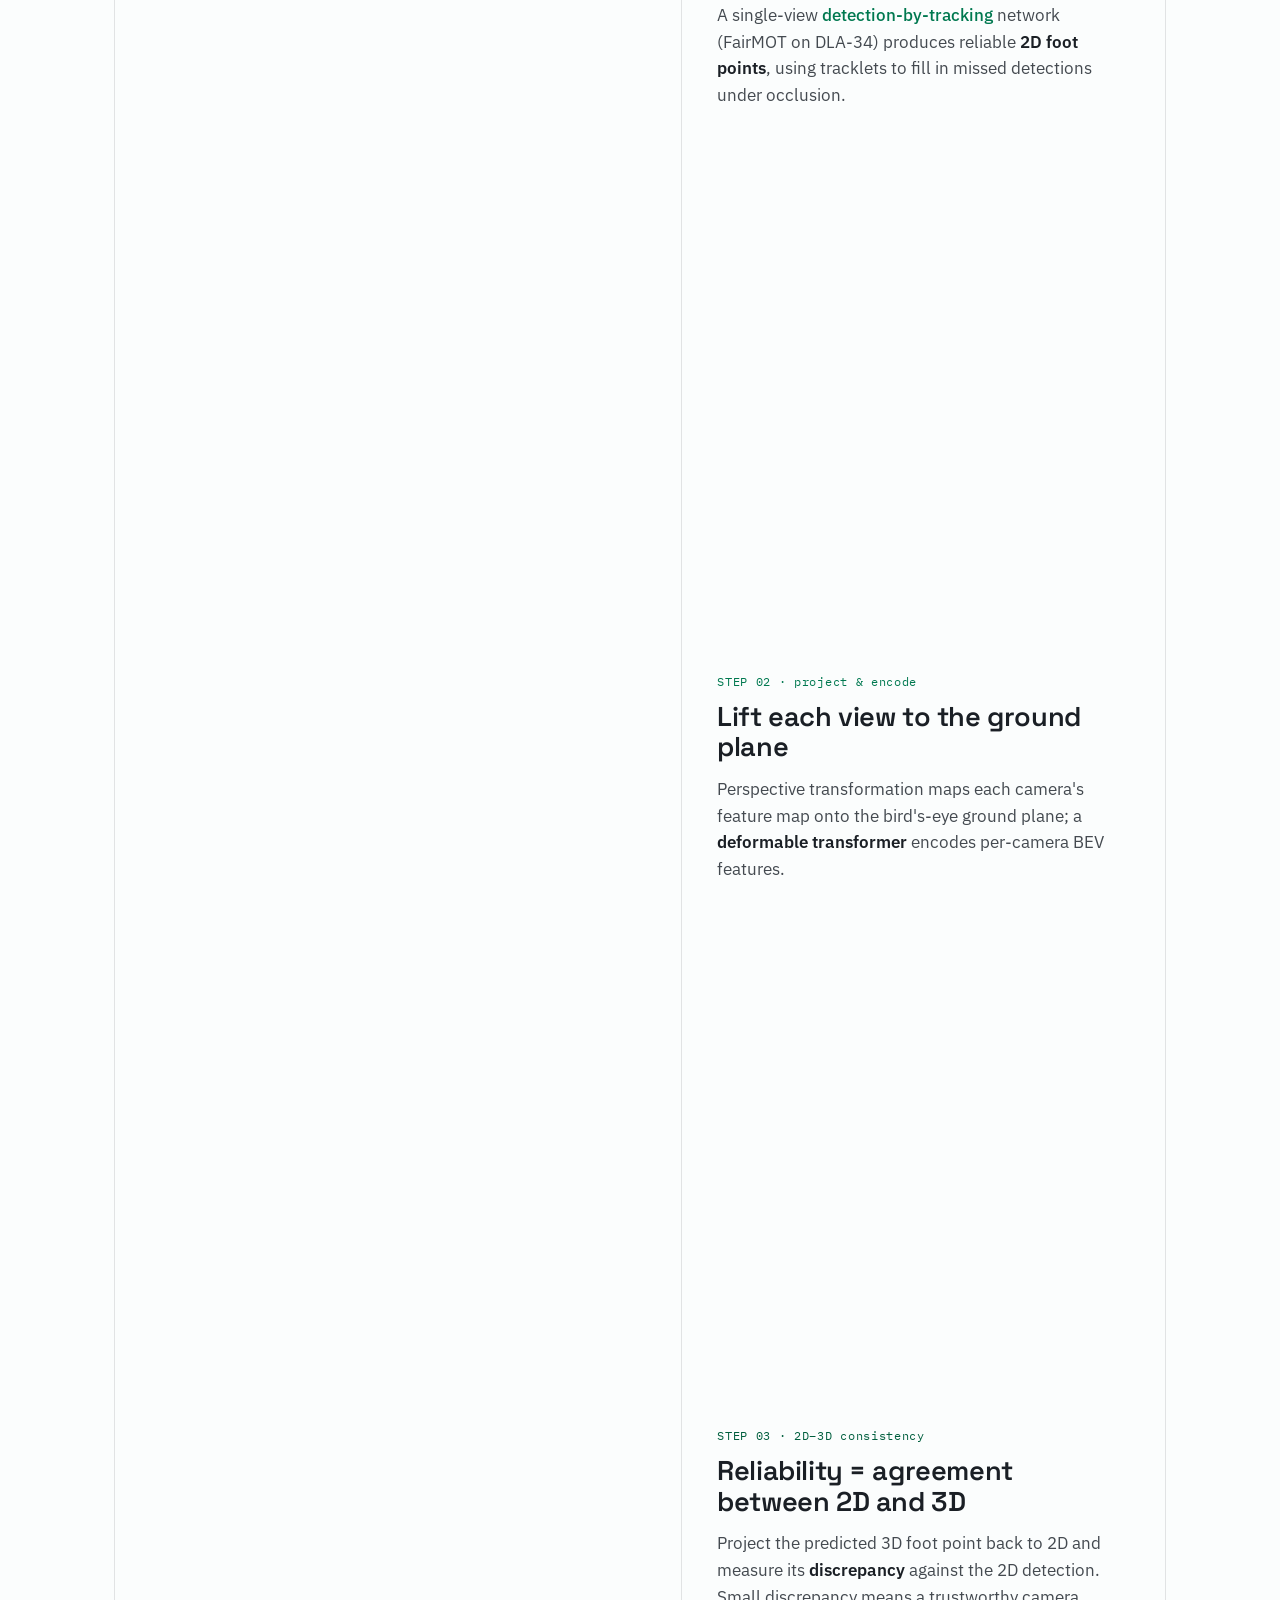
==== commit 9fc6c62f: "Add "Rivalling Gemini's Images" engineering-notes page New self-hosted image-generation write-up (im" ====
--- a/index.html
+++ b/index.html
@@ -101,6 +101,7 @@
       <a href="#research">/research</a>
       <a href="harness.html" class="hide-sm">/notes</a>
       <a href="local-agent.html" class="hide-sm">/agent</a>
+      <a href="image-gen.html" class="hide-sm">/image</a>
       <a href="#contact">/contact</a>
     </div>
     <button class="nav-toggle" type="button" aria-label="Open menu" aria-expanded="false" aria-controls="navlinks">
@@ -284,6 +285,13 @@
         <span class="nl-tag">▸ ENGINEERING NOTES</span>
         <span class="nl-title">Building a local Claude Code</span>
         <span class="nl-sub">Self-hosting a small model, beating a tiny context window, and an async agent loop — how to build a privacy-first coding agent at Claude-Code level.</span>
+        <span class="nl-go">Read the notes →</span>
+      </a>
+
+      <a class="notes-link reveal" href="image-gen.html">
+        <span class="nl-tag">▸ ENGINEERING NOTES</span>
+        <span class="nl-title">An image-gen system to rival Gemini</span>
+        <span class="nl-sub">Multi-reference identity-preserving compositing, instruction editing, and readable in-image text — Gemini-class image generation, self-hosted on consumer GPUs, from scratch.</span>
         <span class="nl-go">Read the notes →</span>
       </a>
     </section>
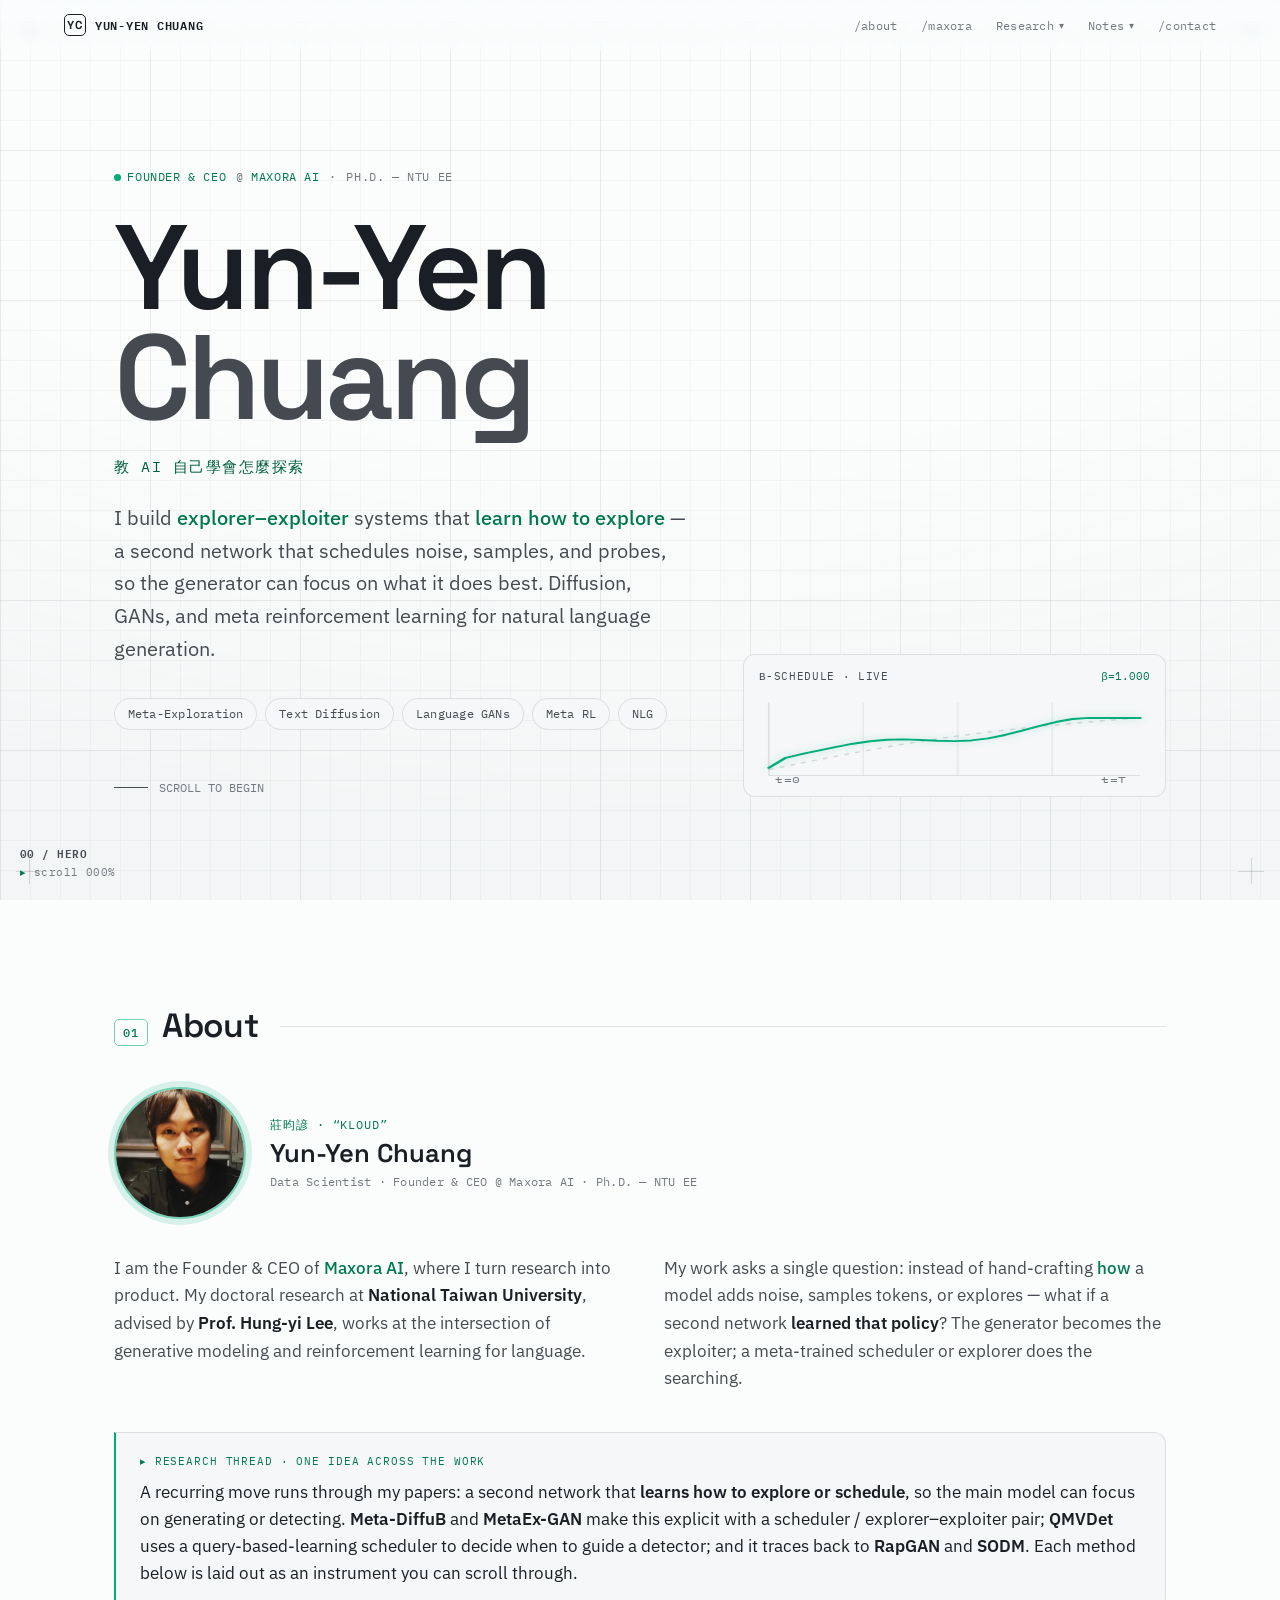
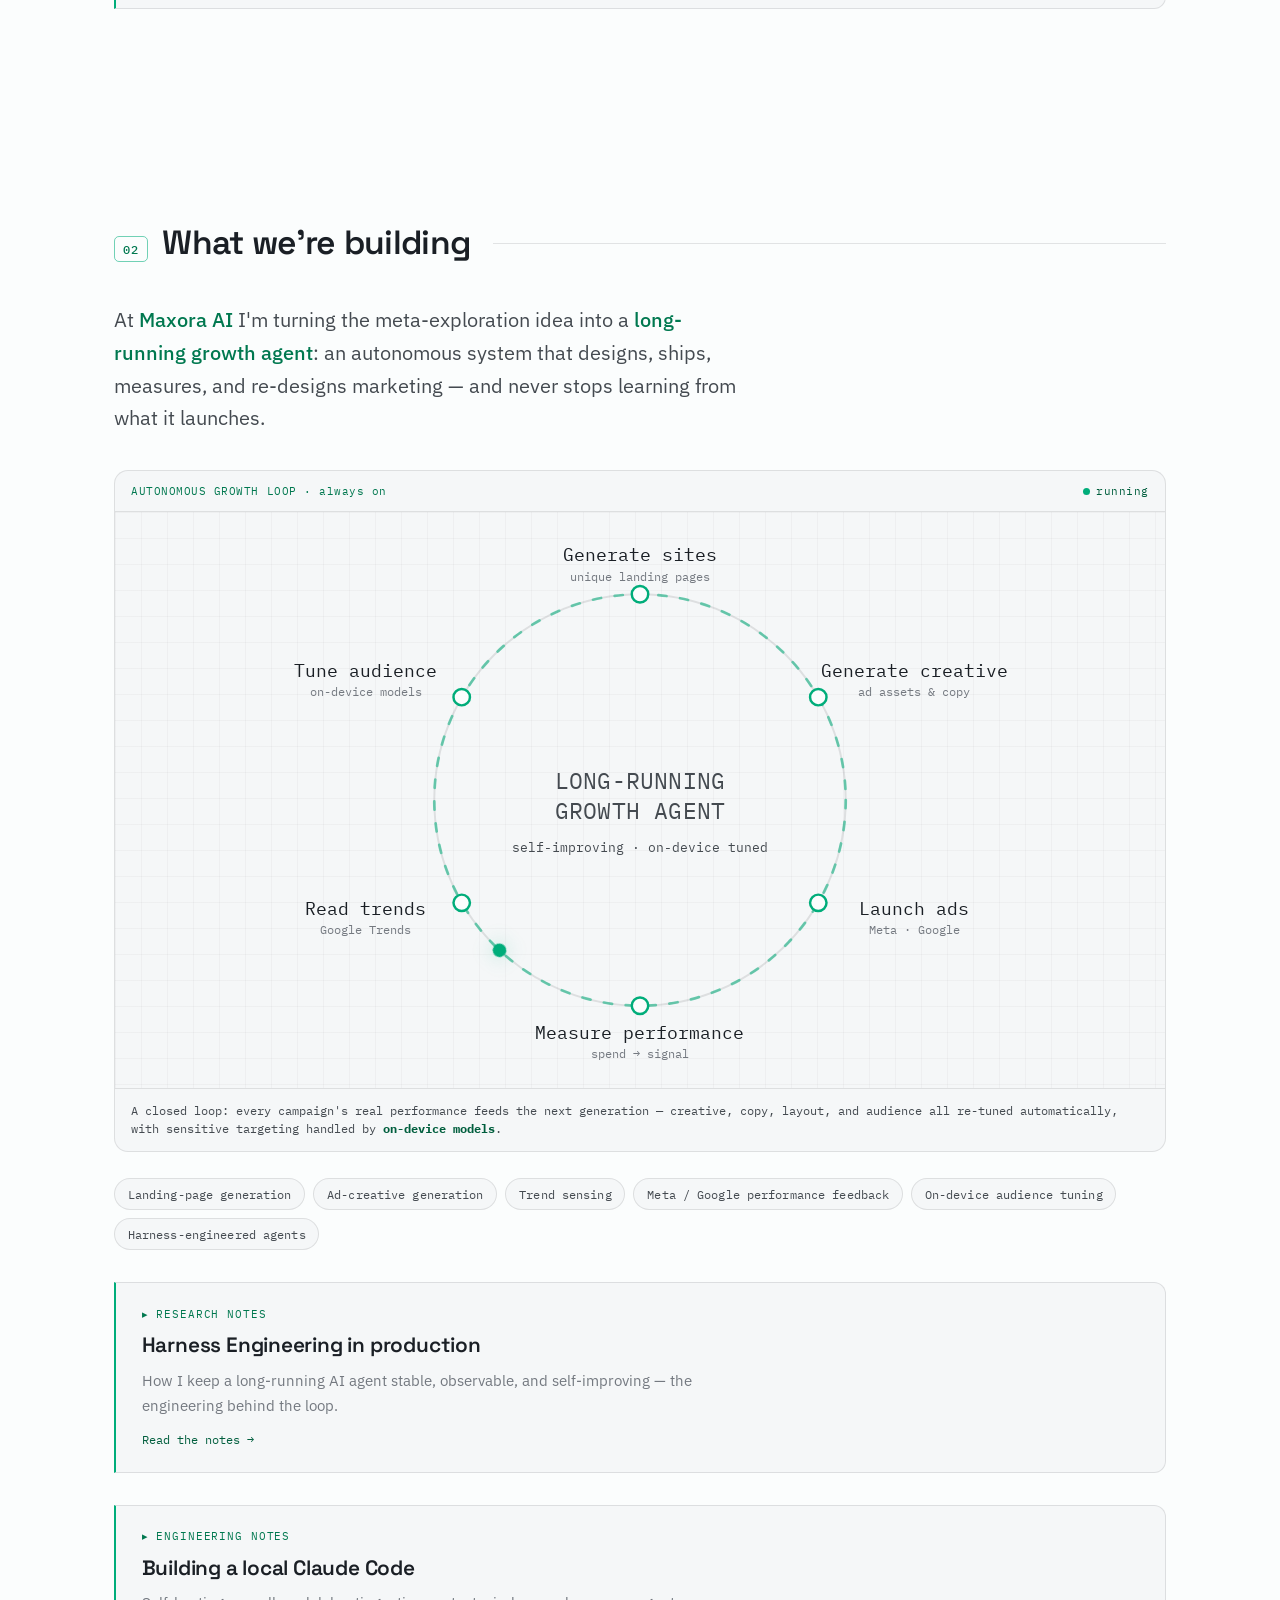
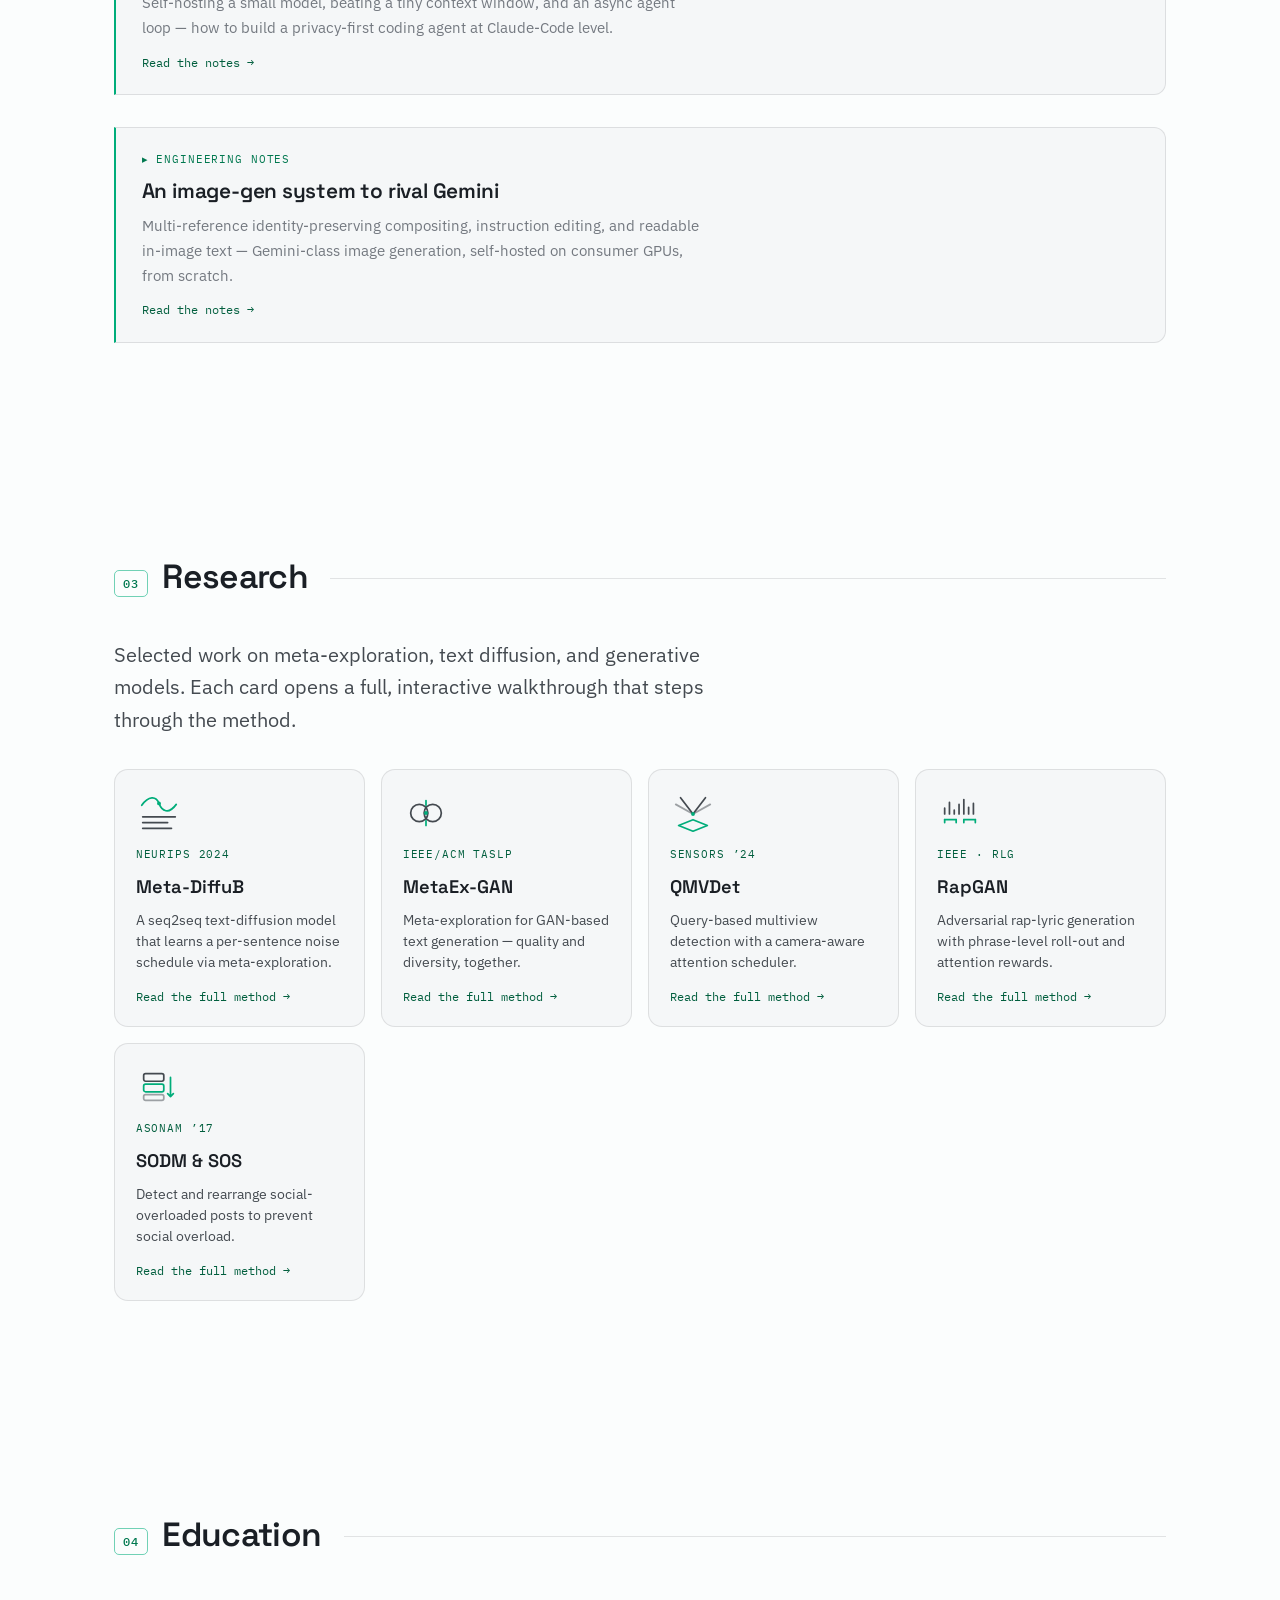
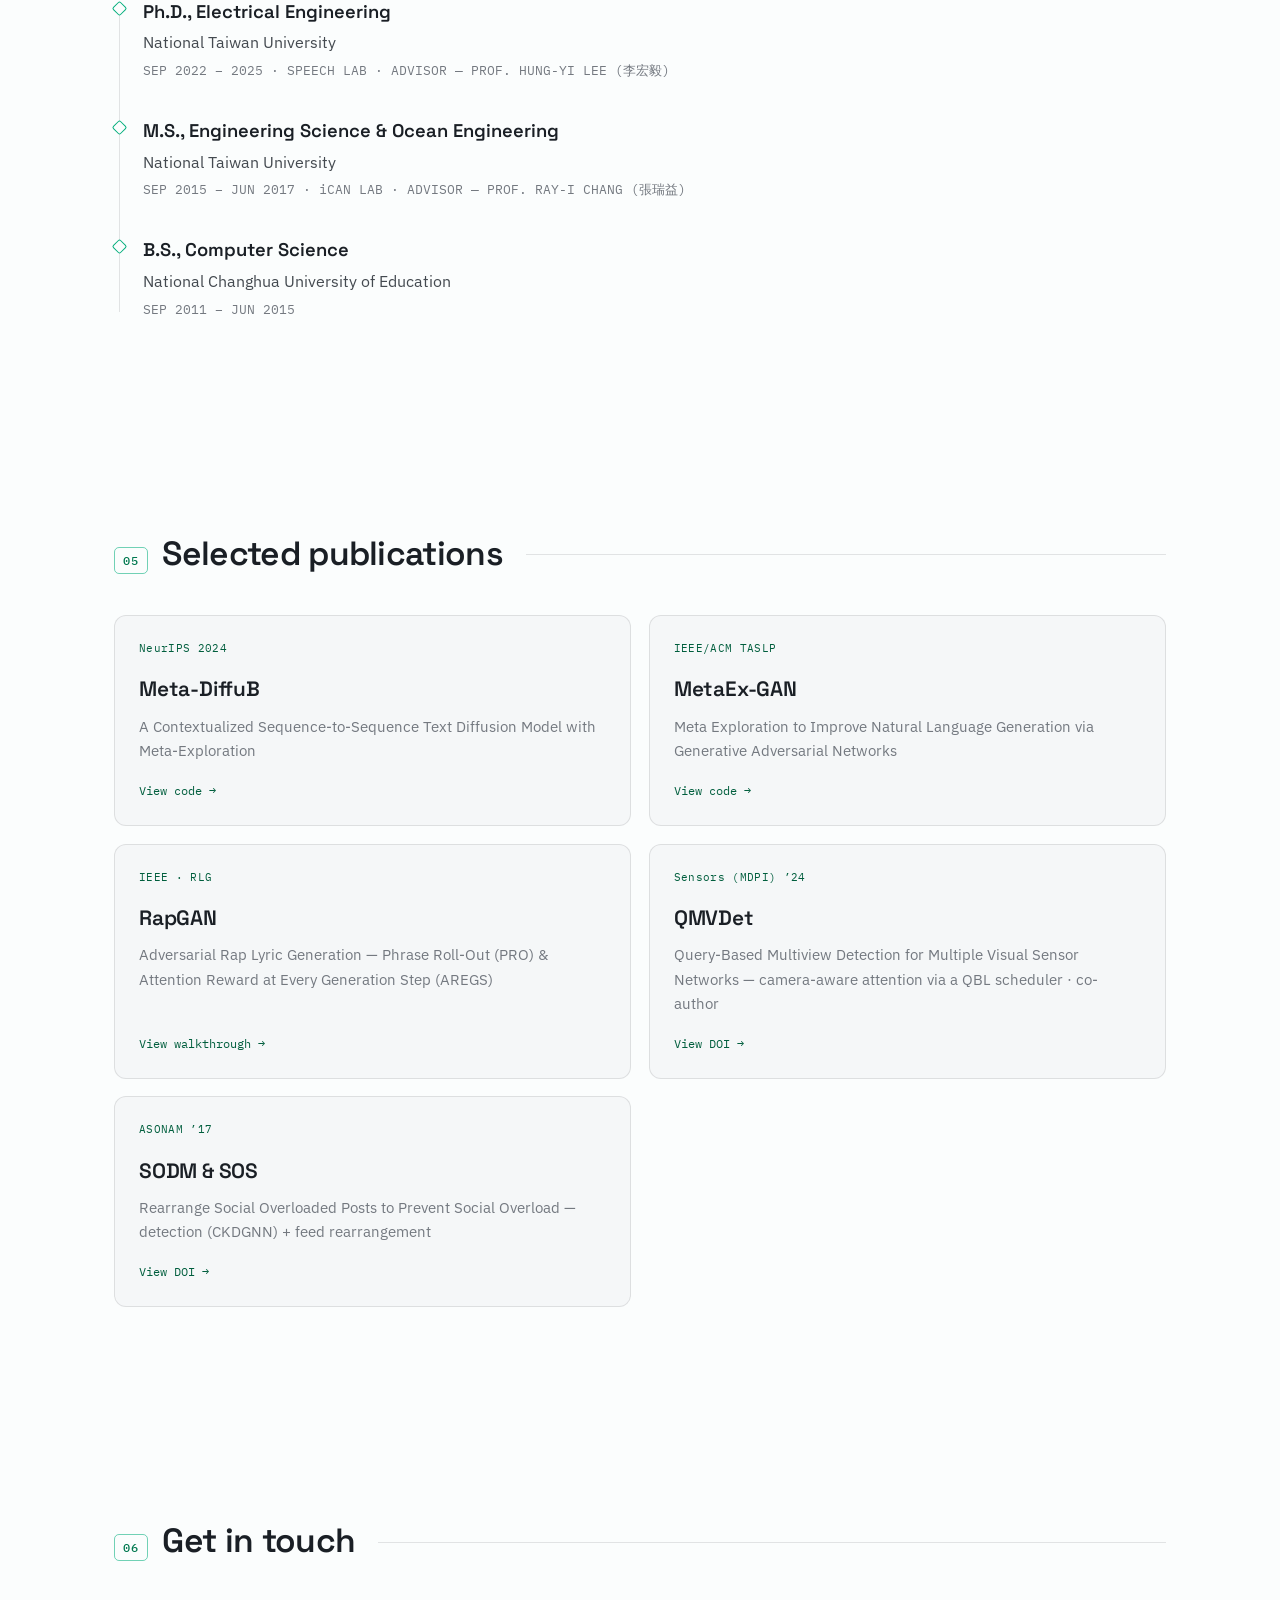
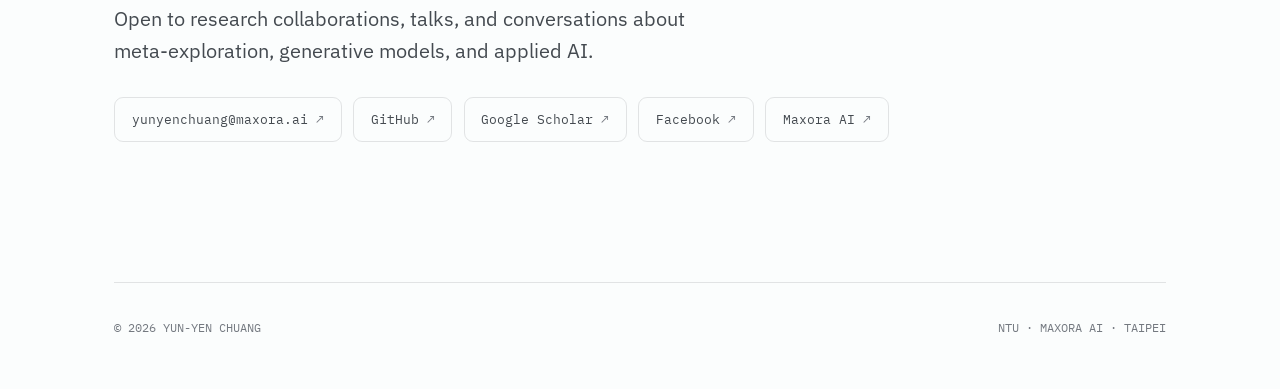
==== commit ff728a5a: "Restructure research into sub-pages with compact homepage cards + nav dropdowns" ====
--- a/index.html
+++ b/index.html
@@ -98,10 +98,25 @@
     <div class="navlinks" id="navlinks">
       <a href="#about" class="hide-sm">/about</a>
       <a href="#maxora">/maxora</a>
-      <a href="#research">/research</a>
-      <a href="harness.html" class="hide-sm">/notes</a>
-      <a href="local-agent.html" class="hide-sm">/agent</a>
-      <a href="image-gen.html" class="hide-sm">/image</a>
+      <div class="navitem has-menu">
+        <button class="navlink-btn" type="button" aria-haspopup="true" aria-expanded="false">Research <span class="caret">▾</span></button>
+        <div class="dropdown-menu">
+          <a href="research/meta-diffub.html">Meta-DiffuB</a>
+          <a href="research/metaex-gan.html">MetaEx-GAN</a>
+          <a href="research/qmvdet.html">QMVDet</a>
+          <a href="research/rapgan.html">RapGAN</a>
+          <a href="research/sodm-sos.html">SODM &amp; SOS</a>
+          <a href="#research">All research →</a>
+        </div>
+      </div>
+      <div class="navitem has-menu">
+        <button class="navlink-btn" type="button" aria-haspopup="true" aria-expanded="false">Notes <span class="caret">▾</span></button>
+        <div class="dropdown-menu">
+          <a href="harness.html">Harness Engineering</a>
+          <a href="local-agent.html">Local Coding Agent</a>
+          <a href="image-gen.html">Image Generation</a>
+        </div>
+      </div>
       <a href="#contact">/contact</a>
     </div>
     <button class="nav-toggle" type="button" aria-label="Open menu" aria-expanded="false" aria-controls="navlinks">
@@ -297,875 +312,69 @@
     </section>
 
     <!-- ===================== RESEARCH ===================== -->
-    <section id="research" class="sect" data-sect="03 / RESEARCH">
-      <div class="sect-head reveal"><span class="idx">03</span><h2>How the methods work</h2><span class="rule"></span></div>
-
-      <!-- ============ PAPER 1: Meta-DiffuB ============ -->
-      <article class="paper-block reveal" id="metadiffub">
-        <div class="paper-head">
-          <span class="venue">NeurIPS&nbsp;2024</span>
-          <div class="htext">
-            <h3>Meta-DiffuB</h3>
-            <p>A contextualized sequence-to-sequence <strong>text diffusion</strong> model with
-              <strong>meta-exploration</strong>. <span class="auth">Chuang et&nbsp;al., 2024.</span></p>
-          </div>
-          <a class="ghbtn" href="https://github.com/Meta-DiffuB/Meta-DiffuB" target="_blank" rel="noopener">code ↗</a>
-        </div>
-
-        <div class="scrolly">
-          <div class="viz-col">
-            <div class="viz-sticky" id="vizDiffub" data-stage="0">
-              <div class="viz-hud">
-                <span class="stage-id">METHOD · scheduler–exploiter</span>
-                <span class="stage-bars"><i></i><i></i><i></i><i></i><i></i><i></i></span>
-              </div>
-              <div class="viz-body">
-                <svg viewBox="0 0 600 470" preserveAspectRatio="xMidYMid meet">
-                  <defs>
-                    <marker id="ahD" markerWidth="9" markerHeight="9" refX="7" refY="3" orient="auto">
-                      <path d="M0,0 L7,3 L0,6" fill="none" stroke="currentColor" stroke-width="1.4" />
-                    </marker>
-                  </defs>
-
-                  <!-- persistent nodes -->
-                  <g class="persist">
-                    <text class="mono-svg io-lbl" x="14" y="64" font-size="11">wˣ</text>
-                    <path class="flow fp-in" d="M30,60 L62,60" marker-end="url(#ahD)" />
-                    <g class="node-scheduler">
-                      <rect class="node-box" x="64" y="32" width="186" height="58" rx="9" />
-                      <text class="node-lbl" x="157" y="58" font-size="16" text-anchor="middle">Scheduler</text>
-                      <text class="node-sub" x="157" y="76" font-size="10.5" text-anchor="middle">Bψ · meta-explorer</text>
-                    </g>
-                    <path class="flow fp-beta" d="M250,61 L356,61" marker-end="url(#ahD)" />
-                    <text class="mono-svg beta-lbl" x="303" y="50" font-size="11" text-anchor="middle">βˣ</text>
-                    <text class="node-sub" x="303" y="80" font-size="9" text-anchor="middle">contextualized noise</text>
-                    <g class="node-exploiter">
-                      <rect class="node-box" x="358" y="32" width="190" height="58" rx="9" />
-                      <text class="node-lbl" x="453" y="58" font-size="16" text-anchor="middle">Exploiter</text>
-                      <text class="node-sub" x="453" y="76" font-size="10.5" text-anchor="middle">Dθ · S2S diffusion</text>
-                    </g>
-                  </g>
-
-                  <!-- L0 fixed-noise plot -->
-                  <g class="lyr lyr-fixed">
-                    <line class="axis-line" x1="95" y1="150" x2="95" y2="356" />
-                    <line class="axis-line" x1="95" y1="356" x2="520" y2="356" />
-                    <text class="ax-lbl" x="300" y="378" text-anchor="middle">diffusion step  t →</text>
-                    <text class="ax-lbl" x="78" y="255" text-anchor="middle" transform="rotate(-90 78 255)">βₜ noise</text>
-                    <path class="curve-sqrt" d="M95,350 C200,255 320,205 520,175" />
-                    <text class="mono-svg note" x="430" y="205" font-size="11">√-schedule</text>
-                    <text class="mono-svg note2" x="300" y="430" text-anchor="middle" font-size="11.5">one fixed schedule · every sentence treated alike</text>
-                  </g>
-
-                  <!-- L1 meta-instructions -->
-                  <g class="lyr lyr-instr">
-                    <text class="mono-svg note" x="300" y="150" text-anchor="middle" font-size="12">ι = Bψ(wˣ)  —  Meta-Instructions</text>
-                    <g class="instr-chips" font-size="13">
-                      <g class="chip t"><rect x="120" y="210" width="40" height="34" rx="6"/><text x="140" y="232" text-anchor="middle">T</text></g>
-                      <g class="chip f"><rect x="170" y="210" width="40" height="34" rx="6"/><text x="190" y="232" text-anchor="middle">F</text></g>
-                      <g class="chip t"><rect x="220" y="210" width="40" height="34" rx="6"/><text x="240" y="232" text-anchor="middle">T</text></g>
-                      <g class="chip t"><rect x="270" y="210" width="40" height="34" rx="6"/><text x="290" y="232" text-anchor="middle">T</text></g>
-                      <g class="chip f"><rect x="320" y="210" width="40" height="34" rx="6"/><text x="340" y="232" text-anchor="middle">F</text></g>
-                      <g class="chip t"><rect x="370" y="210" width="40" height="34" rx="6"/><text x="390" y="232" text-anchor="middle">T</text></g>
-                      <g class="chip f"><rect x="420" y="210" width="40" height="34" rx="6"/><text x="440" y="232" text-anchor="middle">F</text></g>
-                    </g>
-                    <text class="mono-svg note2" x="300" y="295" text-anchor="middle" font-size="11.5">‘skipping’ · T → step noise up · F → hold level</text>
-                    <text class="mono-svg note3" x="300" y="320" text-anchor="middle" font-size="10.5">βˣ = skipping(ι, β√)   ·   trained by policy gradient</text>
-                  </g>
-
-                  <!-- L2 contextualized beta -->
-                  <g class="lyr lyr-beta">
-                    <line class="axis-line" x1="95" y1="150" x2="95" y2="356" />
-                    <line class="axis-line" x1="95" y1="356" x2="520" y2="356" />
-                    <text class="ax-lbl" x="300" y="378" text-anchor="middle">diffusion step  t →</text>
-                    <path class="curve-sqrt faded" d="M95,350 C200,255 320,205 520,175" />
-                    <path class="curve-beta easy" d="M95,346 C190,215 320,185 520,158" />
-                    <path class="curve-beta hard" d="M95,352 C210,322 350,305 520,262" />
-                    <text class="mono-svg note-easy" x="430" y="150" font-size="10.5">easy → more noise</text>
-                    <text class="mono-svg note-hard" x="430" y="275" font-size="10.5">hard → less noise</text>
-                    <text class="mono-svg note2" x="300" y="430" text-anchor="middle" font-size="11.5">βˣ adapts per sentence — the key move</text>
-                  </g>
-
-                  <!-- L3 diffusion / denoise -->
-                  <g class="lyr lyr-diff">
-                    <text class="mono-svg note" x="300" y="158" text-anchor="middle" font-size="12">reverse diffusion with βˣ</text>
-                    <line class="chain-track" x1="80" y1="235" x2="520" y2="235" />
-                    <g class="chain-dots">
-                      <circle cx="110" cy="235" r="8"/><circle cx="178" cy="235" r="8"/>
-                      <circle cx="246" cy="235" r="8"/><circle cx="314" cy="235" r="8"/>
-                      <circle cx="382" cy="235" r="8"/><circle cx="450" cy="235" r="8"/>
-                    </g>
-                    <circle class="chain-flow" cx="110" cy="235" r="6" />
-                    <text class="mono-svg cl" x="70" y="212" text-anchor="middle" font-size="10">zT ~ N(0,I)</text>
-                    <text class="mono-svg cl" x="500" y="212" text-anchor="middle" font-size="10">z₀ → ŷ</text>
-                    <text id="diffubDenoise" class="denoise-out" x="300" y="320" text-anchor="middle" font-size="22">generating</text>
-                    <text class="mono-svg note2" x="300" y="360" text-anchor="middle" font-size="10.5">rounding → discrete target sentence</text>
-                  </g>
-
-                  <!-- L4 meta-reward loop -->
-                  <g class="lyr lyr-reward">
-                    <g class="gbox"><rect x="120" y="180" width="160" height="46" rx="8"/>
-                      <text class="mono-svg" x="200" y="200" text-anchor="middle" font-size="11">Dθ  → BLEU  r</text>
-                      <text class="node-sub" x="200" y="216" text-anchor="middle" font-size="9">before update</text></g>
-                    <g class="gbox alt"><rect x="320" y="180" width="160" height="46" rx="8"/>
-                      <text class="mono-svg" x="400" y="200" text-anchor="middle" font-size="11">Dθ′ → BLEU  r′</text>
-                      <text class="node-sub" x="400" y="216" text-anchor="middle" font-size="9">after update</text></g>
-                    <text class="reward-eq" x="300" y="280" text-anchor="middle" font-size="17">R_β = r′ − r</text>
-                    <text class="node-sub" x="300" y="302" text-anchor="middle" font-size="10">meta-reward</text>
-                    <path class="reward-arc" d="M300,310 C300,200 215,120 158,92" marker-end="url(#ahD)" />
-                    <text class="mono-svg note2" x="300" y="360" text-anchor="middle" font-size="11">∇ψ J(ψ) · policy gradient → update Scheduler</text>
-                  </g>
-
-                  <!-- L5 results -->
-                  <g class="lyr lyr-result">
-                    <text class="result-big disp-svg" x="300" y="175" text-anchor="middle" font-size="26">STATE OF THE ART</text>
-                    <text class="mono-svg note" x="300" y="200" text-anchor="middle" font-size="11">4 / 4 Seq2Seq benchmarks · vs DiffuSeq, SeqDiffuSeq, Dinoiser, PLMs</text>
-                    <g class="bars" transform="translate(150,230)">
-                      <g class="bar-pair" transform="translate(0,0)"><rect class="b-base" x="0" y="60" width="22" height="40"/><rect class="b-ours" x="26" y="22" width="22" height="78"/><text class="ax-lbl" x="24" y="116" text-anchor="middle">CC</text></g>
-                      <g class="bar-pair" transform="translate(80,0)"><rect class="b-base" x="0" y="52" width="22" height="48"/><rect class="b-ours" x="26" y="14" width="22" height="86"/><text class="ax-lbl" x="24" y="116" text-anchor="middle">QT</text></g>
-                      <g class="bar-pair" transform="translate(160,0)"><rect class="b-base" x="0" y="58" width="22" height="42"/><rect class="b-ours" x="26" y="20" width="22" height="80"/><text class="ax-lbl" x="24" y="116" text-anchor="middle">WA</text></g>
-                      <g class="bar-pair" transform="translate(240,0)"><rect class="b-base" x="0" y="50" width="22" height="50"/><rect class="b-ours" x="26" y="10" width="22" height="90"/><text class="ax-lbl" x="24" y="116" text-anchor="middle">QQP</text></g>
-                    </g>
-                    <text class="mono-svg note2" x="300" y="400" text-anchor="middle" font-size="11">scheduler = plug-and-play · no fine-tuning at inference</text>
-                  </g>
-                </svg>
-              </div>
-              <div class="viz-cap" id="capDiffub">DiffuSeq imposes <b>one fixed noise schedule</b> on every sentence — regardless of how hard it is to generate.</div>
-            </div>
-          </div>
-
-          <div class="steps-col" data-steps="diffub">
-            <div class="step" data-stage="0">
-              <span class="step-n">STEP 00 · the problem</span>
-              <h4>One schedule for every sentence</h4>
-              <p>Standard S2S-diffusion (DiffuSeq) adds noise on a <strong>fixed √-schedule</strong>. A trivial paraphrase and a hard open-domain reply are corrupted exactly the same way.</p>
-              <p>But sentences differ in difficulty — non-contextualized noise leaves performance on the table.</p>
-            </div>
-            <div class="step" data-stage="1">
-              <span class="step-n">STEP 01 · the scheduler</span>
-              <h4>A network that reads the sentence</h4>
-              <p>The <em>Scheduler</em> Bψ — a small Seq2Seq model — reads the conditioning sentence wˣ and emits a sequence of <strong>Meta-Instructions</strong> ι, each labelled <em>True</em> or <em>False</em>.</p>
-              <p>A ‘skipping’ rule turns those labels into noise: <strong>True</strong> steps the noise up, <strong>False</strong> holds it.</p>
-              <div class="eq">ι = Bψ(wˣ)   →   βˣ = <span class="hl">skipping</span>(ι, β√)</div>
-            </div>
-            <div class="step" data-stage="2">
-              <span class="step-n">STEP 02 · contextualized noise</span>
-              <h4>Less noise for hard sentences</h4>
-              <p>The result is a <em>per-sentence</em> schedule βˣ that bends away from the fixed baseline. Harder sentences get <strong>less</strong> noise to preserve signal; easier ones get <strong>more</strong> to boost diversity.</p>
-              <p>This is the move that non-contextualized schedulers can't make.</p>
-            </div>
-            <div class="step" data-stage="3">
-              <span class="step-n">STEP 03 · the exploiter</span>
-              <h4>Generate with the scheduled noise</h4>
-              <p>The <em>Exploiter</em> Dθ — the S2S-diffusion model — diffuses and denoises using βˣ, recovering z₀ step by step, then rounds it back into a discrete target sentence ŷ.</p>
-            </div>
-            <div class="step" data-stage="4">
-              <span class="step-n">STEP 04 · meta-reward</span>
-              <h4>Generation quality teaches the scheduler</h4>
-              <p>How much did the exploiter improve? Compare BLEU before and after an update: the <strong>meta-reward</strong> R_β = r′ − r flows back through a <em>policy gradient</em> to train the scheduler.</p>
-              <p>The scheduler learns <em>how to noise</em> — never touching the generator's loss directly.</p>
-            </div>
-            <div class="step" data-stage="5">
-              <span class="step-n">STEP 05 · the result</span>
-              <h4>State of the art, plug-and-play</h4>
-              <p>Meta-DiffuB sets a new bar across <strong>four</strong> Seq2Seq benchmarks, beating prior diffusion models and fine-tuned PLMs.</p>
-              <p>Better still, the trained scheduler drops into existing models like DiffuSeq as a <em>plug-and-play</em> module — no fine-tuning required.</p>
-            </div>
-          </div>
-        </div>
-      </article>
-
-      <!-- ============ PAPER 2: MetaEx-GAN ============ -->
-      <article class="paper-block reveal" id="metaexgan">
-        <div class="paper-head">
-          <span class="venue">IEEE/ACM&nbsp;TASLP</span>
-          <div class="htext">
-            <h3>MetaEx-GAN</h3>
-            <p><strong>Meta-exploration</strong> to improve natural language generation via
-              <strong>generative adversarial networks</strong>. <span class="auth">Chuang et&nbsp;al.</span></p>
-          </div>
-          <a class="ghbtn" href="https://github.com/KloudChuang/IEEE-Taslp-MetaEx-GAN" target="_blank" rel="noopener">code ↗</a>
-        </div>
-
-        <div class="scrolly">
-          <div class="viz-col">
-            <div class="viz-sticky" id="vizGan" data-stage="0">
-              <div class="viz-hud">
-                <span class="stage-id">METHOD · explorer–generator–discriminator</span>
-                <span class="stage-bars"><i></i><i></i><i></i><i></i><i></i><i></i></span>
-              </div>
-              <div class="viz-body">
-                <svg viewBox="0 0 600 470" preserveAspectRatio="xMidYMid meet">
-                  <defs>
-                    <marker id="ahG" markerWidth="9" markerHeight="9" refX="7" refY="3" orient="auto">
-                      <path d="M0,0 L7,3 L0,6" fill="none" stroke="currentColor" stroke-width="1.4" />
-                    </marker>
-                  </defs>
-
-                  <!-- persistent nodes -->
-                  <g class="persist">
-                    <g class="node-explorer">
-                      <rect class="node-box" x="44" y="34" width="190" height="56" rx="9" />
-                      <text class="node-lbl" x="139" y="59" font-size="15" text-anchor="middle">Explorer</text>
-                      <text class="node-sub" x="139" y="77" font-size="10" text-anchor="middle">teacher · meta-exploration</text>
-                    </g>
-                    <g class="node-gen">
-                      <rect class="node-box" x="120" y="252" width="180" height="64" rx="9" />
-                      <text class="node-lbl" x="210" y="280" font-size="15" text-anchor="middle">Generator</text>
-                      <text class="node-sub" x="210" y="298" font-size="10" text-anchor="middle">Gθ · student · learns</text>
-                    </g>
-                    <g class="node-disc">
-                      <rect class="node-box" x="404" y="252" width="156" height="64" rx="9" />
-                      <text class="node-lbl" x="482" y="280" font-size="14" text-anchor="middle">Discriminator</text>
-                      <text class="node-sub" x="482" y="298" font-size="10" text-anchor="middle">Dϕ · real / fake</text>
-                    </g>
-
-                    <!-- flows -->
-                    <path class="flow f-sample" d="M150,90 C150,170 175,210 200,250" marker-end="url(#ahG)" />
-                    <text class="mono-svg fl fl-sample" x="92" y="180" font-size="9.5">sampled batch</text>
-                    <path class="flow f-gen" d="M300,284 L402,284" marker-end="url(#ahG)" />
-                    <text class="mono-svg fl fl-gen" x="351" y="274" font-size="9.5" text-anchor="middle">generated Y</text>
-                    <path class="flow f-reward" d="M470,318 C470,372 215,372 210,320" marker-end="url(#ahG)" />
-                    <text class="mono-svg fl fl-reward" x="340" y="388" font-size="9.5" text-anchor="middle">reward → ∇J(θ)</text>
-                    <path class="flow f-meta" d="M175,250 C120,200 110,140 120,92" marker-end="url(#ahG)" />
-                    <text class="mono-svg fl fl-meta" x="92" y="150" font-size="9" transform="rotate(-78 92 150)">learning effectiveness</text>
-                  </g>
-
-                  <!-- L0 classic GAN problem -->
-                  <g class="lyr lyr-classic">
-                    <rect class="role-badge" x="130" y="222" width="160" height="22" rx="11"/>
-                    <text class="mono-svg badge-tx" x="210" y="237" text-anchor="middle" font-size="10">explore + exploit (both)</text>
-                    <text class="mono-svg note2" x="300" y="410" text-anchor="middle" font-size="11.5">one network samples AND learns → sparse reward, weak diversity</text>
-                    <g class="collapse-dots">
-                      <circle cx="300" cy="150" r="5"/><circle cx="312" cy="152" r="5"/>
-                      <circle cx="306" cy="162" r="5"/><circle cx="296" cy="160" r="5"/>
-                      <circle cx="318" cy="160" r="5"/>
-                    </g>
-                    <text class="mono-svg note" x="360" y="158" font-size="10.5">mode collapse</text>
-                  </g>
-
-                  <!-- L1 split roles -->
-                  <g class="lyr lyr-split">
-                    <text class="mono-svg note" x="420" y="60" text-anchor="middle" font-size="11.5">split the two jobs</text>
-                    <text class="mono-svg note2" x="420" y="120" text-anchor="middle" font-size="10.5">Explorer → sampling</text>
-                    <text class="mono-svg note3" x="420" y="140" text-anchor="middle" font-size="10.5">Generator → learning</text>
-                  </g>
-
-                  <!-- L2 explore / sample diversity -->
-                  <g class="lyr lyr-sample">
-                    <text class="mono-svg note" x="300" y="150" text-anchor="middle" font-size="11.5">explorer rolls out a diverse batch</text>
-                    <g class="spread-dots">
-                      <circle cx="250" cy="185" r="4"/><circle cx="300" cy="172" r="4"/>
-                      <circle cx="350" cy="190" r="4"/><circle cx="275" cy="205" r="4"/>
-                      <circle cx="330" cy="205" r="4"/><circle cx="300" cy="195" r="4"/>
-                    </g>
-                    <g class="tok-fly">
-                      <text x="170" y="175" font-size="10">w₁</text><text x="170" y="205" font-size="10">w₂</text><text x="170" y="235" font-size="10">w₃</text>
-                    </g>
-                  </g>
-
-                  <!-- L3 learn + discriminate -->
-                  <g class="lyr lyr-learn">
-                    <text class="disc-out mono-svg" x="482" y="200" text-anchor="middle" font-size="12">real?  p = 0.5x</text>
-                    <text class="node-sub" x="482" y="218" text-anchor="middle" font-size="9">discriminator score</text>
-                    <text class="mono-svg note2" x="300" y="410" text-anchor="middle" font-size="11">reward updates the generator by policy gradient</text>
-                  </g>
-
-                  <!-- L4 meta loop -->
-                  <g class="lyr lyr-meta">
-                    <text class="reward-eq" x="300" y="170" text-anchor="middle" font-size="15">meta-reward = student's learning effectiveness</text>
-                    <text class="mono-svg note2" x="300" y="200" text-anchor="middle" font-size="10.5">how much did the generator improve from the explorer's batch?</text>
-                    <text class="mono-svg note3" x="300" y="222" text-anchor="middle" font-size="10.5">→ updates the explorer's exploration policy</text>
-                  </g>
-
-                  <!-- L5 result -->
-                  <g class="lyr lyr-result">
-                    <text class="result-big disp-svg" x="300" y="150" text-anchor="middle" font-size="22">QUALITY + DIVERSITY</text>
-                    <text class="mono-svg note" x="300" y="174" text-anchor="middle" font-size="11">improved together, without more sampling</text>
-                    <!-- quality vs diversity scatter -->
-                    <line class="axis-line" x1="180" y1="370" x2="420" y2="370"/>
-                    <line class="axis-line" x1="180" y1="230" x2="180" y2="370"/>
-                    <text class="ax-lbl" x="300" y="392" text-anchor="middle">quality →</text>
-                    <text class="ax-lbl" x="165" y="300" text-anchor="middle" transform="rotate(-90 165 300)">diversity →</text>
-                    <circle class="pt base" cx="250" cy="335" r="6"/><text class="ax-lbl" x="250" y="325" text-anchor="middle">GANs</text>
-                    <circle class="pt ours" cx="380" cy="262" r="7"/><text class="ax-lbl ours-lbl" x="380" y="252" text-anchor="middle">MetaEx-GAN</text>
-                    <text class="mono-svg note2" x="300" y="430" text-anchor="middle" font-size="11">generalizes to GPT-2-based generators</text>
-                  </g>
-                </svg>
-              </div>
-              <div class="viz-cap" id="capGan">In a classic Language GAN, a single <b>Generator both samples and learns</b> — the same policy explores and exploits.</div>
-            </div>
-          </div>
-
-          <div class="steps-col" data-steps="gan">
-            <div class="step" data-stage="0">
-              <span class="step-n">STEP 00 · the problem</span>
-              <h4>One network, two jobs</h4>
-              <p>Language GANs train a generator with reinforcement learning. But that single generator must <strong>both sample</strong> (explore) <strong>and learn</strong> (exploit) — with the same policy.</p>
-              <p>Rewards are sparse, so exploration is poor: quality and diversity can't improve together, and the model drifts toward mode collapse.</p>
-            </div>
-            <div class="step" data-stage="1">
-              <span class="step-n">STEP 01 · split the roles</span>
-              <h4>A dedicated explorer</h4>
-              <p>MetaEx-GAN adds a meta-trained <em>Explorer</em> (the teacher), whose only job is sampling. The <em>Generator</em> (the student) is freed to just learn.</p>
-            </div>
-            <div class="step" data-stage="2">
-              <span class="step-n">STEP 02 · explore</span>
-              <h4>Sample a richer space</h4>
-              <p>The explorer rolls out a <strong>diverse batch</strong> of candidate sequences — searching parts of the space the generator's own policy would never reach.</p>
-            </div>
-            <div class="step" data-stage="3">
-              <span class="step-n">STEP 03 · learn &amp; judge</span>
-              <h4>Generator learns, discriminator scores</h4>
-              <p>The generator learns from that batch; the <em>Discriminator</em> scores real vs. generated and returns a reward that updates the generator by policy gradient.</p>
-            </div>
-            <div class="step" data-stage="4">
-              <span class="step-n">STEP 04 · meta-reward</span>
-              <h4>The student's progress trains the teacher</h4>
-              <p>The generator's <strong>learning effectiveness</strong> — how much it improved on the explorer's batch — becomes the <em>meta-reward</em> that updates the explorer's policy.</p>
-              <p>The teacher learns to explore exactly where the student learns most.</p>
-            </div>
-            <div class="step" data-stage="5">
-              <span class="step-n">STEP 05 · the result</span>
-              <h4>Quality and diversity, together</h4>
-              <p>MetaEx-GAN reaches state-of-the-art NLG, improving sampling quality <em>and</em> diversity at once — without generating more sequences.</p>
-              <p>It also generalizes to large pre-trained generators like <strong>GPT-2</strong>.</p>
-            </div>
-          </div>
-        </div>
-      </article>
-
-      <!-- ============ PAPER 3: QMVDet ============ -->
-      <article class="paper-block reveal" id="qmvdet">
-        <div class="paper-head">
-          <span class="venue">SENSORS&nbsp;’24</span>
-          <div class="htext">
-            <h3>QMVDet</h3>
-            <p>Query-based <strong>multiview detection</strong> with a camera-aware attention scheduler.
-              <span class="auth">Hsu, Yuan, <strong>Chuang</strong>, Sun, Chang — co-author.</span></p>
-          </div>
-          <a class="ghbtn" href="https://doi.org/10.3390/s24154773" target="_blank" rel="noopener">DOI ↗</a>
-        </div>
-
-        <div class="scrolly">
-          <div class="viz-col">
-            <div class="viz-sticky" id="vizQmv" data-stage="0">
-              <div class="viz-hud">
-                <span class="stage-id">METHOD · 2D guides 3D via QBL</span>
-                <span class="stage-bars"><i></i><i></i><i></i><i></i><i></i><i></i></span>
-              </div>
-              <div class="viz-body">
-                <svg viewBox="0 0 600 470" preserveAspectRatio="xMidYMid meet">
-                  <defs>
-                    <marker id="ahQ" markerWidth="9" markerHeight="9" refX="7" refY="3" orient="auto">
-                      <path d="M0,0 L7,3 L0,6" fill="none" stroke="currentColor" stroke-width="1.4" />
-                    </marker>
-                  </defs>
-
-                  <!-- L0: many cameras → one ground plane, equal weighting -->
-                  <g class="lyr ly0">
-                    <text class="mono-svg note" x="300" y="54" text-anchor="middle" font-size="12">many cameras → one ground plane (bird's-eye)</text>
-                    <!-- ground plane -->
-                    <polygon class="ground" points="200,330 400,330 470,420 130,420"/>
-                    <line class="gp-grid" x1="244" y1="330" x2="201" y2="420"/>
-                    <line class="gp-grid" x1="290" y1="330" x2="270" y2="420"/>
-                    <line class="gp-grid" x1="336" y1="330" x2="340" y2="420"/>
-                    <line class="gp-grid" x1="382" y1="330" x2="408" y2="420"/>
-                    <line class="gp-grid" x1="178" y1="360" x2="422" y2="360"/>
-                    <line class="gp-grid" x1="155" y1="390" x2="445" y2="390"/>
-                    <!-- cameras -->
-                    <polygon class="cam" points="170,140 152,168 188,168"/>
-                    <polygon class="cam" points="300,128 282,156 318,156"/>
-                    <polygon class="cam" points="430,140 412,168 448,168"/>
-                    <path class="frustum" d="M170,168 L210,330 M170,168 L300,330"/>
-                    <path class="frustum" d="M300,156 L250,330 M300,156 L350,330"/>
-                    <path class="frustum" d="M430,168 L300,330 M430,168 L390,330"/>
-                    <text class="cam-w" x="170" y="186" text-anchor="middle" font-size="9">w=1/C</text>
-                    <text class="cam-w" x="300" y="174" text-anchor="middle" font-size="9">w=1/C</text>
-                    <text class="cam-w" x="430" y="186" text-anchor="middle" font-size="9">w=1/C</text>
-                    <text class="mono-svg note2" x="300" y="448" text-anchor="middle" font-size="11">MVDetr weights every camera equally — occlusion varies</text>
-                  </g>
-
-                  <!-- L1: 2D single-view detection -->
-                  <g class="lyr ly1">
-                    <text class="mono-svg note" x="300" y="58" text-anchor="middle" font-size="12">2D single-view detection · FairMOT (DLA-34)</text>
-                    <rect class="img-frame" x="150" y="100" width="300" height="170" rx="6"/>
-                    <path class="track-line" d="M200,230 C250,200 320,205 380,160"/>
-                    <circle class="foot-2d" cx="200" cy="230" r="5"/>
-                    <circle class="foot-2d" cx="262" cy="208" r="5"/>
-                    <circle class="foot-2d" cx="322" cy="200" r="5"/>
-                    <circle class="foot-2d" cx="380" cy="160" r="5"/>
-                    <text class="mono-svg note3" x="300" y="300" text-anchor="middle" font-size="10.5">detection-by-tracking → reliable 2D foot points</text>
-                    <text class="mono-svg note2" x="300" y="324" text-anchor="middle" font-size="11">heatmap + box heads · tracklets fill missed detections</text>
-                  </g>
-
-                  <!-- L2: project + deformable transformer -->
-                  <g class="lyr ly2">
-                    <text class="mono-svg note" x="300" y="58" text-anchor="middle" font-size="12">project feature maps → deformable transformer</text>
-                    <rect class="img-frame" x="120" y="92" width="120" height="80" rx="6"/>
-                    <text class="mono-svg" x="180" y="136" text-anchor="middle" font-size="10">cam feature</text>
-                    <path class="frustum active" d="M240,150 C320,170 320,250 360,280" marker-end="url(#ahQ)"/>
-                    <text class="mono-svg" x="320" y="200" text-anchor="middle" font-size="9">γ[u v 1]ᵀ = P[x y z 1]ᵀ</text>
-                    <polygon class="ground" points="360,250 470,250 510,330 320,330"/>
-                    <line class="gp-grid" x1="393" y1="250" x2="360" y2="330"/>
-                    <line class="gp-grid" x1="426" y1="250" x2="415" y2="330"/>
-                    <line class="gp-grid" x1="459" y1="250" x2="470" y2="330"/>
-                    <circle class="occ-dot" cx="400" cy="300" r="4"/>
-                    <circle class="occ-dot" cx="440" cy="285" r="4"/>
-                    <text class="mono-svg note2" x="300" y="372" text-anchor="middle" font-size="11">per-camera BEV feature maps via deformable attention</text>
-                  </g>
-
-                  <!-- L3: 2D-3D consistency -->
-                  <g class="lyr ly3">
-                    <text class="mono-svg note" x="300" y="58" text-anchor="middle" font-size="12">2D–3D consistency = camera reliability</text>
-                    <circle class="foot-3d" cx="232" cy="120" r="6"/><text class="mono-svg" x="232" y="106" text-anchor="middle" font-size="9">3D ĝ → 2D</text>
-                    <circle class="foot-2d" cx="270" cy="128" r="6"/><text class="mono-svg" x="300" y="112" text-anchor="middle" font-size="9">2D det g̃</text>
-                    <line class="disc-gap" x1="238" y1="121" x2="264" y2="127"/>
-                    <text class="mono-svg note3" x="300" y="158" text-anchor="middle" font-size="10">d = argminⱼ ‖ g̃²ᴰ − f₃ᴅ→₂ᴅ(ĝ) ‖   ·   small d = reliable</text>
-                    <line class="axis-line" x1="150" y1="290" x2="460" y2="290"/>
-                    <g class="cons-bars">
-                      <rect class="cons-base" x="172" y="262" width="26" height="28"/><rect class="cons-bar" x="172" y="208" width="26" height="82"/>
-                      <rect class="cons-base" x="232" y="274" width="26" height="16"/><rect class="cons-bar" x="232" y="232" width="26" height="58"/>
-                      <rect class="cons-base" x="292" y="256" width="26" height="34"/><rect class="cons-bar" x="292" y="196" width="26" height="94"/>
-                      <rect class="cons-base" x="352" y="280" width="26" height="10"/><rect class="cons-bar" x="352" y="250" width="26" height="40"/>
-                      <rect class="cons-base" x="412" y="266" width="26" height="24"/><rect class="cons-bar" x="412" y="218" width="26" height="72"/>
-                    </g>
-                    <text class="ax-lbl" x="185" y="306" text-anchor="middle">c₁</text><text class="ax-lbl" x="245" y="306" text-anchor="middle">c₂</text>
-                    <text class="ax-lbl" x="305" y="306" text-anchor="middle">c₃</text><text class="ax-lbl" x="365" y="306" text-anchor="middle">c₄</text>
-                    <text class="ax-lbl" x="425" y="306" text-anchor="middle">c₅</text>
-                    <text class="mono-svg note2" x="300" y="334" text-anchor="middle" font-size="11">per-camera attention Ac from average discrepancy</text>
-                  </g>
-
-                  <!-- L4: camera-aware attention + QBL scheduler -->
-                  <g class="lyr ly4">
-                    <text class="mono-svg note" x="300" y="58" text-anchor="middle" font-size="12">camera-aware attention · QBL scheduler</text>
-                    <g class="attn-set">
-                      <rect class="attn-w" x="150" y="120" width="20" height="60"/>
-                      <rect class="attn-w dim" x="184" y="146" width="20" height="34"/>
-                      <rect class="attn-w" x="218" y="108" width="20" height="72"/>
-                      <rect class="attn-w dim" x="252" y="156" width="20" height="24"/>
-                      <rect class="attn-w" x="286" y="132" width="20" height="48"/>
-                    </g>
-                    <text class="mono-svg" x="218" y="200" text-anchor="middle" font-size="9.5">softmax(Ac·ξc)</text>
-                    <path class="qbl-flow" d="M312,150 L372,150" marker-end="url(#ahQ)"/>
-                    <rect class="qbl-box" x="374" y="120" width="168" height="62" rx="9"/>
-                    <text class="disp-svg" x="458" y="146" text-anchor="middle" font-size="13" fill="var(--accent-deep)">QBL scheduler</text>
-                    <text class="mono-svg" x="458" y="166" text-anchor="middle" font-size="8.5">activate if (1−Hₜ/Hₜ₋₁) &gt; 0.1</text>
-                    <text class="reward-eq mono-svg" x="300" y="260" text-anchor="middle" font-size="15">F = (1/C) Σ Ac · fc</text>
-                    <text class="mono-svg note2" x="300" y="300" text-anchor="middle" font-size="11">steer learning only when camera weight order shifts</text>
-                    <text class="mono-svg note3" x="300" y="322" text-anchor="middle" font-size="10.5">→ saves the costly 2D–3D consistency computation</text>
-                  </g>
-
-                  <!-- L5: result -->
-                  <g class="lyr ly5">
-                    <text class="result-big disp-svg" x="300" y="64" text-anchor="middle" font-size="24">STATE OF THE ART</text>
-                    <text class="mono-svg note" x="300" y="88" text-anchor="middle" font-size="11">MODA · vs MVDet · MVDetr · 3DROM</text>
-                    <g class="bars" transform="translate(120,108)">
-                      <g class="bar-pair"><rect class="b-base" x="0" y="56" width="20" height="44"/><rect class="b-ours" x="24" y="22" width="20" height="78"/><text class="ax-lbl" x="22" y="116" text-anchor="middle">MVDet</text></g>
-                      <g class="bar-pair" transform="translate(88,0)"><rect class="b-base" x="0" y="40" width="20" height="60"/><rect class="b-ours" x="24" y="18" width="20" height="82"/><text class="ax-lbl" x="22" y="116" text-anchor="middle">MVDetr</text></g>
-                      <g class="bar-pair" transform="translate(176,0)"><rect class="b-base" x="0" y="30" width="20" height="70"/><rect class="b-ours" x="24" y="14" width="20" height="86"/><text class="ax-lbl" x="22" y="116" text-anchor="middle">3DROM</text></g>
-                      <g class="bar-pair" transform="translate(264,0)"><rect class="b-ours" x="12" y="10" width="20" height="90"/><text class="ax-lbl" x="22" y="116" text-anchor="middle">QMVDet</text></g>
-                    </g>
-                    <text class="mono-svg note2" x="300" y="276" text-anchor="middle" font-size="11.5">Wildtrack <b>93.1%</b> · MultiviewX <b>95.1%</b> MODA</text>
-                    <text class="mono-svg note3" x="300" y="300" text-anchor="middle" font-size="10.5">robust even when cameras drop out</text>
-                  </g>
-                </svg>
-              </div>
-              <div class="viz-cap" id="capQmv">Multiview detection fuses many cameras onto one ground plane — but <b>weighting them equally</b> ignores occlusion.</div>
-            </div>
-          </div>
-
-          <div class="steps-col" data-steps="qmv">
-            <div class="step" data-stage="0">
-              <span class="step-n">STEP 00 · the problem</span>
-              <h4>Not every camera is equally reliable</h4>
-              <p>Multiview detection projects feature maps from many cameras onto one ground plane to beat occlusion. The strong baseline, MVDetr, <strong>weights every camera equally</strong>.</p>
-              <p>But occlusion depends on object position and camera angle — equal weighting leaves accuracy on the table.</p>
-            </div>
-            <div class="step" data-stage="1">
-              <span class="step-n">STEP 01 · 2D detection</span>
-              <h4>A 2D network to anchor the truth</h4>
-              <p>A single-view <em>detection-by-tracking</em> network (FairMOT on DLA-34) produces reliable <strong>2D foot points</strong>, using tracklets to fill in missed detections under occlusion.</p>
-            </div>
-            <div class="step" data-stage="2">
-              <span class="step-n">STEP 02 · project &amp; encode</span>
-              <h4>Lift each view to the ground plane</h4>
-              <p>Perspective transformation maps each camera's feature map onto the bird's-eye ground plane; a <strong>deformable transformer</strong> encodes per-camera BEV features.</p>
-            </div>
-            <div class="step" data-stage="3">
-              <span class="step-n">STEP 03 · 2D–3D consistency</span>
-              <h4>Reliability = agreement between 2D and 3D</h4>
-              <p>Project the predicted 3D foot point back to 2D and measure its <strong>discrepancy</strong> against the 2D detection. Small discrepancy means a trustworthy camera.</p>
-              <p>Averaged per camera, this becomes a <em>camera-aware attention</em> weight Ac.</p>
-            </div>
-            <div class="step" data-stage="4">
-              <span class="step-n">STEP 04 · QBL scheduler</span>
-              <h4>Guide learning — only when it matters</h4>
-              <p>Cameras are aggregated by attention-weighted averaging, F = (1/C)·Σ Ac·fc. Because the consistency computation is expensive, a <em>query-based-learning scheduler</em> only steps in when the camera weight <strong>order shifts</strong> — gated by an entropy change above 0.1.</p>
-              <p>The 2D network acts as an oracle that schedules <em>when</em> to teach the 3D detector — a scheduler, just like in my generation work.</p>
-            </div>
-            <div class="step" data-stage="5">
-              <span class="step-n">STEP 05 · the result</span>
-              <h4>A new benchmark on both datasets</h4>
-              <p>QMVDet sets state-of-the-art MODA on <strong>Wildtrack (93.1%)</strong> and <strong>MultiviewX (95.1%)</strong>, beating MVDet, MVDetr and 3DROM.</p>
-              <p>It even stays robust when some cameras drop out.</p>
-            </div>
-          </div>
-        </div>
-      </article>
-
-      <!-- ============ PAPER 3: RapGAN ============ -->
-      <article class="paper-block reveal" id="rapgan">
-        <div class="paper-head">
-          <span class="venue">IEEE&nbsp;·&nbsp;RLG</span>
-          <div class="htext">
-            <h3>RapGAN</h3>
-            <p><strong>Adversarial rap lyric generation</strong> with phrase-level roll-out and
-              attention rewards. <span class="auth">Chuang, Hsu, Chang, Lee.</span></p>
-          </div>
-          <a class="ghbtn" href="#pubs">details ↓</a>
-        </div>
-
-        <div class="scrolly">
-          <div class="viz-col">
-            <div class="viz-sticky" id="vizRap" data-stage="0">
-              <div class="viz-hud">
-                <span class="stage-id">METHOD · PRO + AREGS</span>
-                <span class="stage-bars"><i></i><i></i><i></i><i></i><i></i><i></i></span>
-              </div>
-              <div class="viz-body">
-                <svg viewBox="0 0 600 470" preserveAspectRatio="xMidYMid meet">
-                  <defs>
-                    <marker id="ahR" markerWidth="9" markerHeight="9" refX="7" refY="3" orient="auto">
-                      <path d="M0,0 L7,3 L0,6" fill="none" stroke="currentColor" stroke-width="1.4" />
-                    </marker>
-                  </defs>
-
-                  <!-- persistent nodes -->
-                  <g class="persist">
-                    <g class="node-gen">
-                      <rect class="node-box" x="56" y="304" width="176" height="58" rx="9" />
-                      <text class="node-lbl" x="144" y="330" font-size="15" text-anchor="middle">Generator</text>
-                      <text class="node-sub" x="144" y="348" font-size="10" text-anchor="middle">Gθ · word-by-word</text>
-                    </g>
-                    <g class="node-disc">
-                      <rect class="node-box" x="368" y="304" width="180" height="58" rx="9" />
-                      <text class="node-lbl" x="458" y="328" font-size="14" text-anchor="middle">Discriminator</text>
-                      <text class="node-sub" x="458" y="346" font-size="10" text-anchor="middle">attention-LSTM</text>
-                    </g>
-                    <path class="flow f-gd" d="M232,330 L366,330" marker-end="url(#ahR)" />
-                    <text class="mono-svg fl" x="299" y="320" font-size="9.5" text-anchor="middle">generated ŷ</text>
-                    <path class="flow f-rew" d="M450,362 C450,408 150,408 146,364" marker-end="url(#ahR)" />
-                    <text class="mono-svg fl" x="298" y="424" font-size="9.5" text-anchor="middle">reward → ∇J(θ)</text>
-                  </g>
-
-                  <!-- L0: SeqGAN expensive rollout -->
-                  <g class="lyr ly0">
-                    <text class="mono-svg note" x="300" y="58" text-anchor="middle" font-size="12">SeqGAN: roll out the whole sentence (MCTS)</text>
-                    <circle class="mcts-root" cx="300" cy="92" r="7"/>
-                    <path class="mcts expensive" d="M300,99 L180,180 M300,99 L240,180 M300,99 L300,180 M300,99 L360,180 M300,99 L420,180"/>
-                    <g class="mcts-leaf-g">
-                      <circle class="mcts-leaf" cx="180" cy="186" r="6"/><circle class="mcts-leaf" cx="240" cy="186" r="6"/>
-                      <circle class="mcts-leaf" cx="300" cy="186" r="6"/><circle class="mcts-leaf" cx="360" cy="186" r="6"/>
-                      <circle class="mcts-leaf" cx="420" cy="186" r="6"/>
-                    </g>
-                    <text class="mono-svg note2" x="300" y="214" text-anchor="middle" font-size="11">O(N) roll-outs every step — expensive</text>
-                    <text class="mono-svg note3" x="300" y="236" text-anchor="middle" font-size="10.5">using D(x,ŷ) directly → mode collapse, monotonous lyrics</text>
-                  </g>
-
-                  <!-- L1: PRO segment into meaningful phrases -->
-                  <g class="lyr ly1">
-                    <text class="mono-svg note" x="300" y="92" text-anchor="middle" font-size="12">PRO · segment into meaningful phrases (TextRank)</text>
-                    <g class="ph-chips" font-size="12" transform="translate(0,4)">
-                      <g class="ph-chip"><rect x="96" y="140" width="58" height="34" rx="6"/><text x="125" y="162" text-anchor="middle">I</text></g>
-                      <g class="ph-chip meaning"><rect x="160" y="140" width="92" height="34" rx="6"/><text x="206" y="162" text-anchor="middle">am doing</text></g>
-                      <g class="ph-chip meaning"><rect x="258" y="140" width="98" height="34" rx="6"/><text x="307" y="162" text-anchor="middle">wonderful</text></g>
-                      <g class="ph-chip"><rect x="362" y="140" width="42" height="34" rx="6"/><text x="383" y="162" text-anchor="middle">,</text></g>
-                      <g class="ph-chip meaning"><rect x="410" y="140" width="92" height="34" rx="6"/><text x="456" y="162" text-anchor="middle">thank you</text></g>
-                    </g>
-                    <text class="mono-svg note3" x="300" y="216" text-anchor="middle" font-size="10.5">ρ′(y) = (p₁, p₂, …, p_T′)  ·  meaningful phrases only</text>
-                    <text class="mono-svg note2" x="300" y="240" text-anchor="middle" font-size="11">drop meaningless cuts → preserve fluency</text>
-                  </g>
-
-                  <!-- L2: PRO phrase-bounded roll-out -->
-                  <g class="lyr ly2">
-                    <text class="mono-svg note" x="300" y="92" text-anchor="middle" font-size="12">reward only meaningful phrases</text>
-                    <line class="axis-line" x1="90" y1="170" x2="510" y2="170"/>
-                    <g class="roll-tokens" font-size="9">
-                      <circle class="post-dot" cx="120" cy="170" r="4"/><circle class="post-dot" cx="180" cy="170" r="4"/>
-                      <circle class="post-dot" cx="240" cy="170" r="4"/><circle class="post-dot" cx="300" cy="170" r="4"/>
-                      <circle class="post-dot" cx="360" cy="170" r="4"/><circle class="post-dot" cx="420" cy="170" r="4"/>
-                      <circle class="post-dot" cx="480" cy="170" r="4"/>
-                    </g>
-                    <path class="roll-arc" d="M120,162 C150,128 210,128 240,162"/>
-                    <path class="roll-arc" d="M300,162 C330,128 390,128 420,162"/>
-                    <text class="mono-svg note3" x="300" y="214" text-anchor="middle" font-size="10.5">roll out to phrase end t′_end — not sentence end</text>
-                    <text class="mono-svg note2" x="300" y="238" text-anchor="middle" font-size="11">streamlined training · faster, more fluent</text>
-                  </g>
-
-                  <!-- L3: AREGS attention -->
-                  <g class="lyr ly3">
-                    <text class="mono-svg note" x="300" y="78" text-anchor="middle" font-size="12">AREGS · attention-LSTM weights α</text>
-                    <line class="axis-line" x1="120" y1="200" x2="480" y2="200"/>
-                    <g class="attn-bars">
-                      <rect class="attn-base" x="132" y="178" width="22" height="22"/><rect class="attn-bar" x="132" y="160" width="22" height="40"/>
-                      <rect class="attn-base" x="180" y="186" width="22" height="14"/><rect class="attn-bar" x="180" y="150" width="22" height="50"/>
-                      <rect class="attn-base" x="228" y="190" width="22" height="10"/><rect class="attn-bar" x="228" y="120" width="22" height="80"/>
-                      <rect class="attn-base" x="276" y="184" width="22" height="16"/><rect class="attn-bar" x="276" y="138" width="22" height="62"/>
-                      <rect class="attn-base" x="324" y="192" width="22" height="8"/><rect class="attn-bar" x="324" y="170" width="22" height="30"/>
-                      <rect class="attn-base" x="372" y="188" width="22" height="12"/><rect class="attn-bar" x="372" y="132" width="22" height="68"/>
-                      <rect class="attn-base" x="420" y="190" width="22" height="10"/><rect class="attn-bar" x="420" y="176" width="22" height="24"/>
-                    </g>
-                    <text class="mono-svg note3" x="300" y="226" text-anchor="middle" font-size="11">α = softmax(wᵀ·tanh(H))   ·   r = αᵀH</text>
-                    <text class="mono-svg note2" x="300" y="250" text-anchor="middle" font-size="10.5">captures local phrases + global sentence semantics</text>
-                  </g>
-
-                  <!-- L4: feature matching -->
-                  <g class="lyr ly4">
-                    <text class="mono-svg note" x="300" y="78" text-anchor="middle" font-size="12">match attention weights, not D directly</text>
-                    <path class="fm-real" d="M120,200 C160,200 175,120 205,120 C235,120 250,200 290,200"/>
-                    <text class="mono-svg" x="150" y="118" font-size="10">α* real</text>
-                    <path class="fm-gen" d="M300,200 C342,200 356,128 388,128 C420,128 432,200 480,200"/>
-                    <text class="mono-svg" x="452" y="124" font-size="10">α̂ gen</text>
-                    <text class="fm-sim mono-svg" x="300" y="240" text-anchor="middle" font-size="15">S(α*, α̂) → reward</text>
-                    <text class="mono-svg note2" x="300" y="264" text-anchor="middle" font-size="10.5">cosine feature matching · prevents mode collapse</text>
-                  </g>
-
-                  <!-- L5: result -->
-                  <g class="lyr ly5">
-                    <text class="result-big disp-svg" x="300" y="74" text-anchor="middle" font-size="22">STATE-OF-THE-ART RLG</text>
-                    <text class="mono-svg note" x="300" y="98" text-anchor="middle" font-size="11">vs SeqGAN · MaliGAN · Ghost Writer</text>
-                    <g class="bars" transform="translate(168,118)">
-                      <g class="bar-pair"><rect class="b-base" x="0" y="58" width="22" height="42"/><rect class="b-ours" x="26" y="18" width="22" height="82"/><text class="ax-lbl" x="24" y="116" text-anchor="middle">DIV</text></g>
-                      <g class="bar-pair" transform="translate(90,0)"><rect class="b-base" x="0" y="62" width="22" height="38"/><rect class="b-ours" x="26" y="22" width="22" height="78"/><text class="ax-lbl" x="24" y="116" text-anchor="middle">ORIG</text></g>
-                      <g class="bar-pair" transform="translate(180,0)"><rect class="b-base" x="0" y="54" width="22" height="46"/><rect class="b-ours" x="26" y="14" width="22" height="86"/><text class="ax-lbl" x="24" y="116" text-anchor="middle">FLU</text></g>
-                    </g>
-                    <text class="mono-svg note2" x="300" y="300" text-anchor="middle" font-size="11">+ open 160k-song Chinese RLG dataset</text>
-                  </g>
-                </svg>
-              </div>
-              <div class="viz-cap" id="capRap">SeqGAN rolls out <b>entire sentences</b> by MCTS at every step — expensive, and prone to mode collapse.</div>
-            </div>
-          </div>
-
-          <div class="steps-col" data-steps="rap">
-            <div class="step" data-stage="0">
-              <span class="step-n">STEP 00 · the problem</span>
-              <h4>Rolling out whole sentences is expensive</h4>
-              <p>To reward a partial sequence, SeqGAN runs <strong>Monte-Carlo roll-outs to the end of the sentence</strong> at every generation step — computationally heavy.</p>
-              <p>And using the discriminator's score directly invites <em>mode collapse</em>: rap lyrics that all sound the same.</p>
-            </div>
-            <div class="step" data-stage="1">
-              <span class="step-n">STEP 01 · PRO</span>
-              <h4>Roll out meaningful phrases</h4>
-              <p>Phrase Roll-Out segments each line into <strong>meaningful phrases</strong> with TextRank, ρ′(y) = (p₁…p_T′), instead of arbitrary or full-sentence cuts.</p>
-              <p>Meaningless fragments are filtered out, which keeps the generated lyric <em>fluent</em>.</p>
-            </div>
-            <div class="step" data-stage="2">
-              <span class="step-n">STEP 02 · streamlined reward</span>
-              <h4>Reward to the phrase boundary</h4>
-              <p>Each phrase is rewarded only out to its own end step t′_end — not the end of the whole sentence. The roll-out is <strong>far cheaper</strong> while staying meaningful.</p>
-            </div>
-            <div class="step" data-stage="3">
-              <span class="step-n">STEP 03 · AREGS</span>
-              <h4>An attention-LSTM discriminator</h4>
-              <p>The discriminator learns <em>attention alignment weights</em> α = softmax(wᵀ·tanh(H)), capturing both local phrase features and global sentence meaning across variable-length phrases.</p>
-            </div>
-            <div class="step" data-stage="4">
-              <span class="step-n">STEP 04 · feature matching</span>
-              <h4>Match the weights, not the score</h4>
-              <p>Instead of the raw score D(x,ŷ), the generator is rewarded by the <strong>cosine similarity S(α*, α̂)</strong> between real and generated attention weights.</p>
-              <p>This feature-matching signal <em>prevents mode collapse</em> and lifts diversity and originality.</p>
-            </div>
-            <div class="step" data-stage="5">
-              <span class="step-n">STEP 05 · the result</span>
-              <h4>Better lyrics — and a dataset</h4>
-              <p>RapGAN beats SeqGAN, MaliGAN and Ghost Writer on <em>diversity, originality and fluency</em>, validated against human evaluation.</p>
-              <p>It also releases an open <strong>160,000-song</strong> Chinese rap dataset for future research.</p>
-            </div>
-          </div>
-        </div>
-      </article>
-
-      <!-- ============ PAPER 4: SODM / SOS ============ -->
-      <article class="paper-block reveal" id="sodm">
-        <div class="paper-head">
-          <span class="venue">ASONAM&nbsp;’17</span>
-          <div class="htext">
-            <h3>SODM &amp; SOS</h3>
-            <p>Detect &amp; <strong>rearrange social-overloaded posts</strong> to prevent social overload.
-              <span class="auth">Chuang, Hsu, Lin, Chang.</span></p>
-          </div>
-          <a class="ghbtn" href="https://doi.org/10.1145/3110025.3110078" target="_blank" rel="noopener">DOI ↗</a>
-        </div>
-
-        <div class="scrolly">
-          <div class="viz-col">
-            <div class="viz-sticky" id="vizSos" data-stage="0">
-              <div class="viz-hud">
-                <span class="stage-id">SYSTEM · detect → rearrange</span>
-                <span class="stage-bars"><i></i><i></i><i></i><i></i><i></i><i></i></span>
-              </div>
-              <div class="viz-body">
-                <svg viewBox="0 0 600 470" preserveAspectRatio="xMidYMid meet">
-                  <defs>
-                    <marker id="ahS" markerWidth="9" markerHeight="9" refX="7" refY="3" orient="auto">
-                      <path d="M0,0 L7,3 L0,6" fill="none" stroke="currentColor" stroke-width="1.4" />
-                    </marker>
-                  </defs>
-
-                  <!-- L0: FIFO feed, overload clusters -->
-                  <g class="lyr ly0">
-                    <text class="mono-svg note" x="220" y="56" text-anchor="middle" font-size="12">first-in-first-out feed</text>
-                    <g class="feed0">
-                      <rect class="post norm" x="150" y="78"  width="150" height="20" rx="4"/>
-                      <rect class="post over" x="150" y="104" width="150" height="20" rx="4"/>
-                      <rect class="post over" x="150" y="130" width="150" height="20" rx="4"/>
-                      <rect class="post over" x="150" y="156" width="150" height="20" rx="4"/>
-                      <rect class="post over" x="150" y="182" width="150" height="20" rx="4"/>
-                      <rect class="post norm" x="150" y="208" width="150" height="20" rx="4"/>
-                      <rect class="post over" x="150" y="234" width="150" height="20" rx="4"/>
-                    </g>
-                    <!-- reader load gauge -->
-                    <text class="gauge-lbl" x="430" y="72" text-anchor="middle" font-size="9">reader load</text>
-                    <rect class="load-track" x="412" y="80" width="36" height="170" rx="6"/>
-                    <rect class="load-fill hot" x="416" y="104" width="28" height="142" rx="4"/>
-                    <text class="mono-svg note2" x="300" y="290" text-anchor="middle" font-size="11">support-seeking posts cluster → reader load spikes</text>
-                    <text class="mono-svg note3" x="300" y="312" text-anchor="middle" font-size="10.5">the “cost of caring” — stress, depression</text>
-                  </g>
-
-                  <!-- L1: data + embeddings -->
-                  <g class="lyr ly1">
-                    <text class="mono-svg note" x="300" y="64" text-anchor="middle" font-size="12">label boards · learn embeddings</text>
-                    <g class="src-chips" font-size="11">
-                      <g class="src-chip over"><rect x="96" y="120" width="100" height="32" rx="7"/><text x="146" y="140" text-anchor="middle">Prozac</text></g>
-                      <g class="src-chip over"><rect x="96" y="162" width="100" height="32" rx="7"/><text x="146" y="182" text-anchor="middle">Hate</text></g>
-                      <g class="src-chip"><rect x="96" y="204" width="100" height="32" rx="7"/><text x="146" y="224" text-anchor="middle">Others</text></g>
-                    </g>
-                    <path class="net-flow" d="M196,168 L292,178" marker-end="url(#ahS)"/>
-                    <path class="net-flow" d="M196,178 L292,178"/>
-                    <g class="src-chip"><rect x="296" y="158" width="150" height="40" rx="8" class="net-layer active"/><text x="371" y="182" text-anchor="middle" font-size="11">Word2vec · Skip-Gram</text></g>
-                    <text class="mono-svg note2" x="300" y="262" text-anchor="middle" font-size="11">overload = {Prozac, Hate} · normal = others</text>
-                    <text class="mono-svg note3" x="300" y="284" text-anchor="middle" font-size="10.5">balanced sampling avoids board imbalance</text>
-                  </g>
-
-                  <!-- L2: CKDGNN -->
-                  <g class="lyr ly2">
-                    <text class="mono-svg note" x="300" y="58" text-anchor="middle" font-size="12">SODM · CKDGNN detector</text>
-                    <g font-size="9.5" text-anchor="middle">
-                      <rect class="net-layer" x="70"  y="120" width="78" height="56" rx="7"/><text x="109" y="146">word</text><text x="109" y="160">embed</text>
-                      <rect class="net-layer" x="168" y="120" width="78" height="56" rx="7"/><text x="207" y="146">CNN</text><text x="207" y="160">filters</text>
-                      <rect class="net-layer active" x="266" y="120" width="78" height="56" rx="7"/><text x="305" y="143">K-max</text><text x="305" y="157">pool</text><text x="305" y="171">(doc)</text>
-                      <rect class="net-layer" x="364" y="120" width="78" height="56" rx="7"/><text x="403" y="146">GRNN</text><text x="403" y="160">seq</text>
-                      <rect class="net-layer" x="462" y="120" width="78" height="56" rx="7"/><text x="501" y="146">soft-</text><text x="501" y="160">max</text>
-                    </g>
-                    <path class="net-flow" d="M148,148 L166,148" marker-end="url(#ahS)"/>
-                    <path class="net-flow" d="M246,148 L264,148" marker-end="url(#ahS)"/>
-                    <path class="net-flow" d="M344,148 L362,148" marker-end="url(#ahS)"/>
-                    <path class="net-flow" d="M442,148 L460,148" marker-end="url(#ahS)"/>
-                    <text class="acc-big mono-svg" x="300" y="226" text-anchor="middle" font-size="26">95.15%</text>
-                    <text class="mono-svg note2" x="300" y="252" text-anchor="middle" font-size="11">overload-detection accuracy · 5-fold CV</text>
-                    <text class="mono-svg note3" x="300" y="274" text-anchor="middle" font-size="10.5">beats DCNN · CNN-GRNN · LSTM-GRNN</text>
-                  </g>
-
-                  <!-- L3: score + threshold -->
-                  <g class="lyr ly3">
-                    <text class="mono-svg note" x="300" y="58" text-anchor="middle" font-size="12">score every post · threshold 0.5</text>
-                    <line class="thresh-line" x1="330" y1="80" x2="330" y2="266"/>
-                    <text class="thresh-lbl" x="330" y="284" text-anchor="middle" font-size="9">θ = 0.5</text>
-                    <g class="score-feed">
-                      <rect class="post norm" x="180" y="86"  width="120" height="18" rx="4"/><text class="score-tag" x="312" y="99" font-size="9">0.18</text>
-                      <rect class="post over"  x="180" y="110" width="186" height="18" rx="4"/><text class="score-tag" x="378" y="123" font-size="9">0.91</text>
-                      <rect class="post over"  x="180" y="134" width="168" height="18" rx="4"/><text class="score-tag" x="360" y="147" font-size="9">0.78</text>
-                      <rect class="post norm" x="180" y="158" width="96"  height="18" rx="4"/><text class="score-tag" x="288" y="171" font-size="9">0.32</text>
-                      <rect class="post over"  x="180" y="182" width="174" height="18" rx="4"/><text class="score-tag" x="366" y="195" font-size="9">0.83</text>
-                      <rect class="post norm" x="180" y="206" width="84"  height="18" rx="4"/><text class="score-tag" x="276" y="219" font-size="9">0.27</text>
-                    </g>
-                    <text class="mono-svg note2" x="300" y="300" text-anchor="middle" font-size="11">posts above 0.5 → flagged social-overload</text>
-                  </g>
-
-                  <!-- L4: SOS rearrange -->
-                  <g class="lyr ly4">
-                    <text class="mono-svg note" x="158" y="64" text-anchor="middle" font-size="11">before</text>
-                    <text class="mono-svg note" x="442" y="64" text-anchor="middle" font-size="11">after · SOS</text>
-                    <g class="feed-before">
-                      <rect class="post over"  x="108" y="80"  width="100" height="18" rx="4"/>
-                      <rect class="post over"  x="108" y="104" width="100" height="18" rx="4"/>
-                      <rect class="post over"  x="108" y="128" width="100" height="18" rx="4"/>
-                      <rect class="post over"  x="108" y="152" width="100" height="18" rx="4"/>
-                      <rect class="post norm"  x="108" y="176" width="100" height="18" rx="4"/>
-                      <rect class="post norm"  x="108" y="200" width="100" height="18" rx="4"/>
-                    </g>
-                    <path class="reorder-arc" d="M214,150 C300,150 300,140 386,128" marker-end="url(#ahS)"/>
-                    <g class="feed-after">
-                      <rect class="post over"  x="392" y="80"  width="100" height="18" rx="4"/>
-                      <rect class="post over"  x="392" y="104" width="100" height="18" rx="4"/>
-                      <rect class="post over"  x="392" y="128" width="100" height="18" rx="4"/>
-                      <rect class="post calm"  x="392" y="152" width="100" height="18" rx="4"/>
-                      <rect class="post over"  x="392" y="176" width="100" height="18" rx="4"/>
-                      <rect class="post norm"  x="392" y="200" width="100" height="18" rx="4"/>
-                    </g>
-                    <circle class="insert-mark" cx="382" cy="161" r="4"/>
-                    <text class="mono-svg note2" x="300" y="252" text-anchor="middle" font-size="11">max 3 consecutive overload → insert a calm post</text>
-                    <text class="mono-svg note3" x="300" y="274" text-anchor="middle" font-size="10.5">reader load stays under the tolerance line</text>
-                  </g>
-
-                  <!-- L5: result -->
-                  <g class="lyr ly5">
-                    <text class="stat-accent disp-svg" x="300" y="120" text-anchor="middle" font-size="44">95.15%</text>
-                    <text class="stat-cap" x="300" y="146" text-anchor="middle" font-size="11">social-overload detection accuracy</text>
-                    <line class="axis-line" x1="180" y1="180" x2="420" y2="180"/>
-                    <text class="stat-big disp-svg" x="300" y="246" text-anchor="middle" font-size="44">75%</text>
-                    <text class="stat-cap" x="300" y="272" text-anchor="middle" font-size="11">of participants reported reduced stress</text>
-                    <text class="mono-svg note2" x="300" y="320" text-anchor="middle" font-size="11">detection + rearrangement = a calmer feed</text>
-                  </g>
-                </svg>
-              </div>
-              <div class="viz-cap" id="capSos">A first-in-first-out feed lets <b>support-seeking posts cluster</b> — overwhelming the reader.</div>
-            </div>
-          </div>
-
-          <div class="steps-col" data-steps="sos">
-            <div class="step" data-stage="0">
-              <span class="step-n">STEP 00 · the problem</span>
-              <h4>Feeds let negativity pile up</h4>
-              <p>Social feeds display posts first-in-first-out. When many <strong>support-seeking, negative posts</strong> land together, readers absorb them all at once.</p>
-              <p>Psychologists call it the <em>cost of caring</em> — repeated exposure drives stress and depression.</p>
-            </div>
-            <div class="step" data-stage="1">
-              <span class="step-n">STEP 01 · the data</span>
-              <h4>Label boards, learn embeddings</h4>
-              <p>Posts crawled from a BBS are labelled by source: the <strong>Prozac</strong> and <strong>Hate</strong> boards as social-overload, others as normal — balanced to avoid skew.</p>
-              <p>Words are embedded with <em>Word2vec Skip-Gram</em>.</p>
-            </div>
-            <div class="step" data-stage="2">
-              <span class="step-n">STEP 02 · SODM</span>
-              <h4>A document-level detector</h4>
-              <p>CKDGNN stacks word embeddings → CNN filters → <strong>K-max pooling at the document level</strong> → a GRNN → softmax, scoring each post's overload probability.</p>
-              <p>It reaches <em>95.15%</em> accuracy, beating DCNN, CNN-GRNN and LSTM-GRNN.</p>
-            </div>
-            <div class="step" data-stage="3">
-              <span class="step-n">STEP 03 · scoring</span>
-              <h4>Flag with a threshold</h4>
-              <p>Every post gets a probability. Anything above the <strong>0.5 threshold</strong> is flagged as social-overload — the rest are normal load.</p>
-            </div>
-            <div class="step" data-stage="4">
-              <span class="step-n">STEP 04 · SOS</span>
-              <h4>Rearrange to protect the reader</h4>
-              <p>The Social-Overload prevention System re-sorts the feed so no more than <strong>three overload posts</strong> appear in a row — inserting a calmer post to break the streak.</p>
-              <p>Reader load stays under the tolerance line.</p>
-            </div>
-            <div class="step" data-stage="5">
-              <span class="step-n">STEP 05 · the result</span>
-              <h4>A measurably calmer feed</h4>
-              <p>Detection hits <em>95.15%</em> accuracy, and after rearrangement <strong>75% of participants</strong> reported that social-overload stress was reduced.</p>
-            </div>
-          </div>
-        </div>
-      </article>
-    </section>
-
-    <!-- ===================== EDUCATION ===================== -->
+        <section id="research" class="sect" data-sect="03 / RESEARCH">
+      <div class="sect-head reveal"><span class="idx">03</span><h2>Research</h2><span class="rule"></span></div>
+      <p class="lede reveal">Selected work on meta-exploration, text diffusion, and generative models. Each card opens a full, interactive walkthrough that steps through the method.</p>
+      <div class="research-grid">
+        <a class="res-card reveal" href="research/meta-diffub.html">
+          <span class="res-emblem"><svg viewBox="0 0 48 48" fill="none" stroke="currentColor" stroke-width="1.8" stroke-linecap="round" stroke-linejoin="round" aria-hidden="true">
+  <path d="M6 16 C 13 6, 21 6, 24 14 S 34 26, 42 15" stroke="var(--accent)"/>
+  <circle cx="24" cy="14" r="2" fill="var(--accent)" stroke="none"/>
+  <line x1="7" y1="28" x2="41" y2="28"/><line x1="7" y1="34" x2="33" y2="34"/><line x1="7" y1="40" x2="37" y2="40"/>
+</svg></span>
+          <span class="res-venue">NeurIPS 2024</span>
+          <span class="res-title">Meta-DiffuB</span>
+          <span class="res-sub">A seq2seq text-diffusion model that learns a per-sentence noise schedule via meta-exploration.</span>
+          <span class="res-go">Read the full method →</span>
+        </a>
+        <a class="res-card reveal" href="research/metaex-gan.html">
+          <span class="res-emblem"><svg viewBox="0 0 48 48" fill="none" stroke="currentColor" stroke-width="1.8" stroke-linecap="round" aria-hidden="true">
+  <circle cx="17" cy="24" r="9"/><circle cx="31" cy="24" r="9"/>
+  <path d="M24 11 v5 M24 32 v5" stroke="var(--accent)"/>
+  <circle cx="24" cy="24" r="2" fill="var(--accent)" stroke="none"/>
+</svg></span>
+          <span class="res-venue">IEEE/ACM TASLP</span>
+          <span class="res-title">MetaEx-GAN</span>
+          <span class="res-sub">Meta-exploration for GAN-based text generation — quality and diversity, together.</span>
+          <span class="res-go">Read the full method →</span>
+        </a>
+        <a class="res-card reveal" href="research/qmvdet.html">
+          <span class="res-emblem"><svg viewBox="0 0 48 48" fill="none" stroke="currentColor" stroke-width="1.8" stroke-linecap="round" stroke-linejoin="round" aria-hidden="true">
+  <path d="M11 8 L24 25 L37 8"/><path d="M6 15 L24 25 L42 15" opacity="0.5"/>
+  <path d="M9 37 l15 -6 l15 6 l-15 6 z" stroke="var(--accent)"/>
+  <circle cx="24" cy="25" r="2" fill="var(--accent)" stroke="none"/>
+</svg></span>
+          <span class="res-venue">Sensors ’24</span>
+          <span class="res-title">QMVDet</span>
+          <span class="res-sub">Query-based multiview detection with a camera-aware attention scheduler.</span>
+          <span class="res-go">Read the full method →</span>
+        </a>
+        <a class="res-card reveal" href="research/rapgan.html">
+          <span class="res-emblem"><svg viewBox="0 0 48 48" fill="none" stroke="currentColor" stroke-width="1.8" stroke-linecap="round" aria-hidden="true">
+  <path d="M8 25 v-6 M13 25 v-12 M18 25 v-4 M23 25 v-10 M28 25 v-15 M33 25 v-7 M38 25 v-11"/>
+  <path d="M8 31 h12 M28 31 h12" stroke="var(--accent)"/>
+  <path d="M8 31 v3 M20 31 v3 M28 31 v3 M40 31 v3" stroke="var(--accent)"/>
+</svg></span>
+          <span class="res-venue">IEEE · RLG</span>
+          <span class="res-title">RapGAN</span>
+          <span class="res-sub">Adversarial rap-lyric generation with phrase-level roll-out and attention rewards.</span>
+          <span class="res-go">Read the full method →</span>
+        </a>
+        <a class="res-card reveal" href="research/sodm-sos.html">
+          <span class="res-emblem"><svg viewBox="0 0 48 48" fill="none" stroke="currentColor" stroke-width="1.8" stroke-linecap="round" stroke-linejoin="round" aria-hidden="true">
+  <rect x="8" y="10" width="21" height="8" rx="2"/>
+  <rect x="8" y="21" width="21" height="8" rx="2" stroke="var(--accent)"/>
+  <rect x="8" y="32" width="21" height="6" rx="2" opacity="0.5"/>
+  <path d="M36 14 v20 M33 31 l3 3 l3 -3" stroke="var(--accent)"/>
+</svg></span>
+          <span class="res-venue">ASONAM ’17</span>
+          <span class="res-title">SODM &amp; SOS</span>
+          <span class="res-sub">Detect and rearrange social-overloaded posts to prevent social overload.</span>
+          <span class="res-go">Read the full method →</span>
+        </a>
+      </div>
+    </section>
+
     <section id="education" class="sect" data-sect="04 / EDUCATION">
       <div class="sect-head reveal"><span class="idx">04</span><h2>Education</h2><span class="rule"></span></div>
       <div class="timeline">
@@ -1206,7 +415,7 @@
           <p>Meta Exploration to Improve Natural Language Generation via Generative Adversarial Networks</p>
           <span class="go">View code →</span>
         </a>
-        <a class="pub-card reveal" href="#rapgan">
+        <a class="pub-card reveal" href="research/rapgan.html">
           <span class="venue">IEEE · RLG</span>
           <h3>RapGAN</h3>
           <p>Adversarial Rap Lyric Generation — Phrase Roll-Out (PRO) &amp; Attention Reward at Every Generation Step (AREGS)</p>
--- a/assets/style.css
+++ b/assets/style.css
@@ -445,3 +445,63 @@
   html.js .reveal:not(.in) { opacity: 1; transform: none; }
   html { scroll-behavior: auto; }
 }
+
+/* ===================== NAV DROPDOWN MENUS ===================== */
+.navitem { position: relative; display: inline-flex; }
+.navlink-btn {
+  font-family: var(--mono); font-size: 0.74rem; letter-spacing: 0.02em;
+  color: var(--muted); background: none; border: none; padding: 0; cursor: pointer;
+  display: inline-flex; align-items: center; gap: 0.3rem; transition: color 0.2s;
+}
+.navlink-btn .caret { font-size: 0.62rem; transition: transform 0.2s var(--ease); }
+.navlink-btn:hover, .navitem.open .navlink-btn, .navitem:hover .navlink-btn { color: var(--ink); }
+.navitem.open .navlink-btn .caret, .navitem:hover .navlink-btn .caret { transform: translateY(1px); }
+.dropdown-menu {
+  position: absolute; top: calc(100% + 10px); left: 50%;
+  transform: translateX(-50%) translateY(-6px);
+  min-width: 200px; padding: 0.4rem; display: flex; flex-direction: column;
+  background: var(--paper); border: 1px solid var(--hair); border-radius: 12px;
+  box-shadow: 0 14px 34px oklch(0.235 0.014 255 / 0.14);
+  opacity: 0; visibility: hidden; z-index: 60;
+  transition: opacity 0.18s var(--ease), transform 0.18s var(--ease), visibility 0.18s;
+}
+.navitem:hover .dropdown-menu, .navitem:focus-within .dropdown-menu, .navitem.open .dropdown-menu {
+  opacity: 1; visibility: visible; transform: translateX(-50%) translateY(0);
+}
+.dropdown-menu a { padding: 0.55rem 0.7rem; border-radius: 7px; color: var(--ink-2); font-size: 0.8rem; white-space: nowrap; }
+.dropdown-menu a::before { display: none; }
+.dropdown-menu a:hover { background: var(--accent-soft); color: var(--accent-ink); }
+
+@media (max-width: 620px) {
+  .navitem { display: block; width: 100%; }
+  .navlink-btn { width: 100%; justify-content: space-between; padding: 0.62rem 0.7rem; color: var(--ink-2); }
+  .dropdown-menu {
+    position: static; transform: none; opacity: 1; visibility: visible;
+    min-width: 0; padding: 0 0 0.3rem 0.7rem; background: none; border: none; box-shadow: none;
+  }
+  .dropdown-menu a { font-size: 0.82rem; }
+}
+
+/* ===================== RESEARCH CARD GRID (home) ===================== */
+.research-grid {
+  display: grid; grid-template-columns: repeat(auto-fill, minmax(248px, 1fr));
+  gap: 1rem; margin-top: 1.7rem;
+}
+.res-card {
+  display: flex; flex-direction: column; gap: 0.5rem;
+  padding: 1.25rem 1.3rem; border: 1px solid var(--hair); border-radius: 14px;
+  background: var(--paper-2); text-decoration: none; color: inherit;
+  transition: border-color 0.2s var(--ease), transform 0.2s var(--ease), box-shadow 0.2s var(--ease);
+}
+.res-card:hover {
+  border-color: var(--accent-line); transform: translateY(-3px);
+  box-shadow: 0 14px 30px oklch(0.235 0.014 255 / 0.12);
+}
+.res-card::before { display: none; }
+.res-emblem { width: 46px; height: 46px; color: var(--ink-2); margin-bottom: 0.15rem; }
+.res-emblem svg { width: 100%; height: 100%; display: block; }
+.res-venue { font-family: var(--mono); font-size: 0.66rem; letter-spacing: 0.08em; text-transform: uppercase; color: var(--accent-deep); }
+.res-title { font-family: var(--display); font-size: 1.14rem; font-weight: 600; color: var(--ink); }
+.res-sub { font-size: 0.88rem; color: var(--ink-2); line-height: 1.5; flex: 1; }
+.res-go { font-family: var(--mono); font-size: 0.73rem; color: var(--accent-deep); margin-top: 0.35rem; }
+.res-card:hover .res-go { text-decoration: underline; }
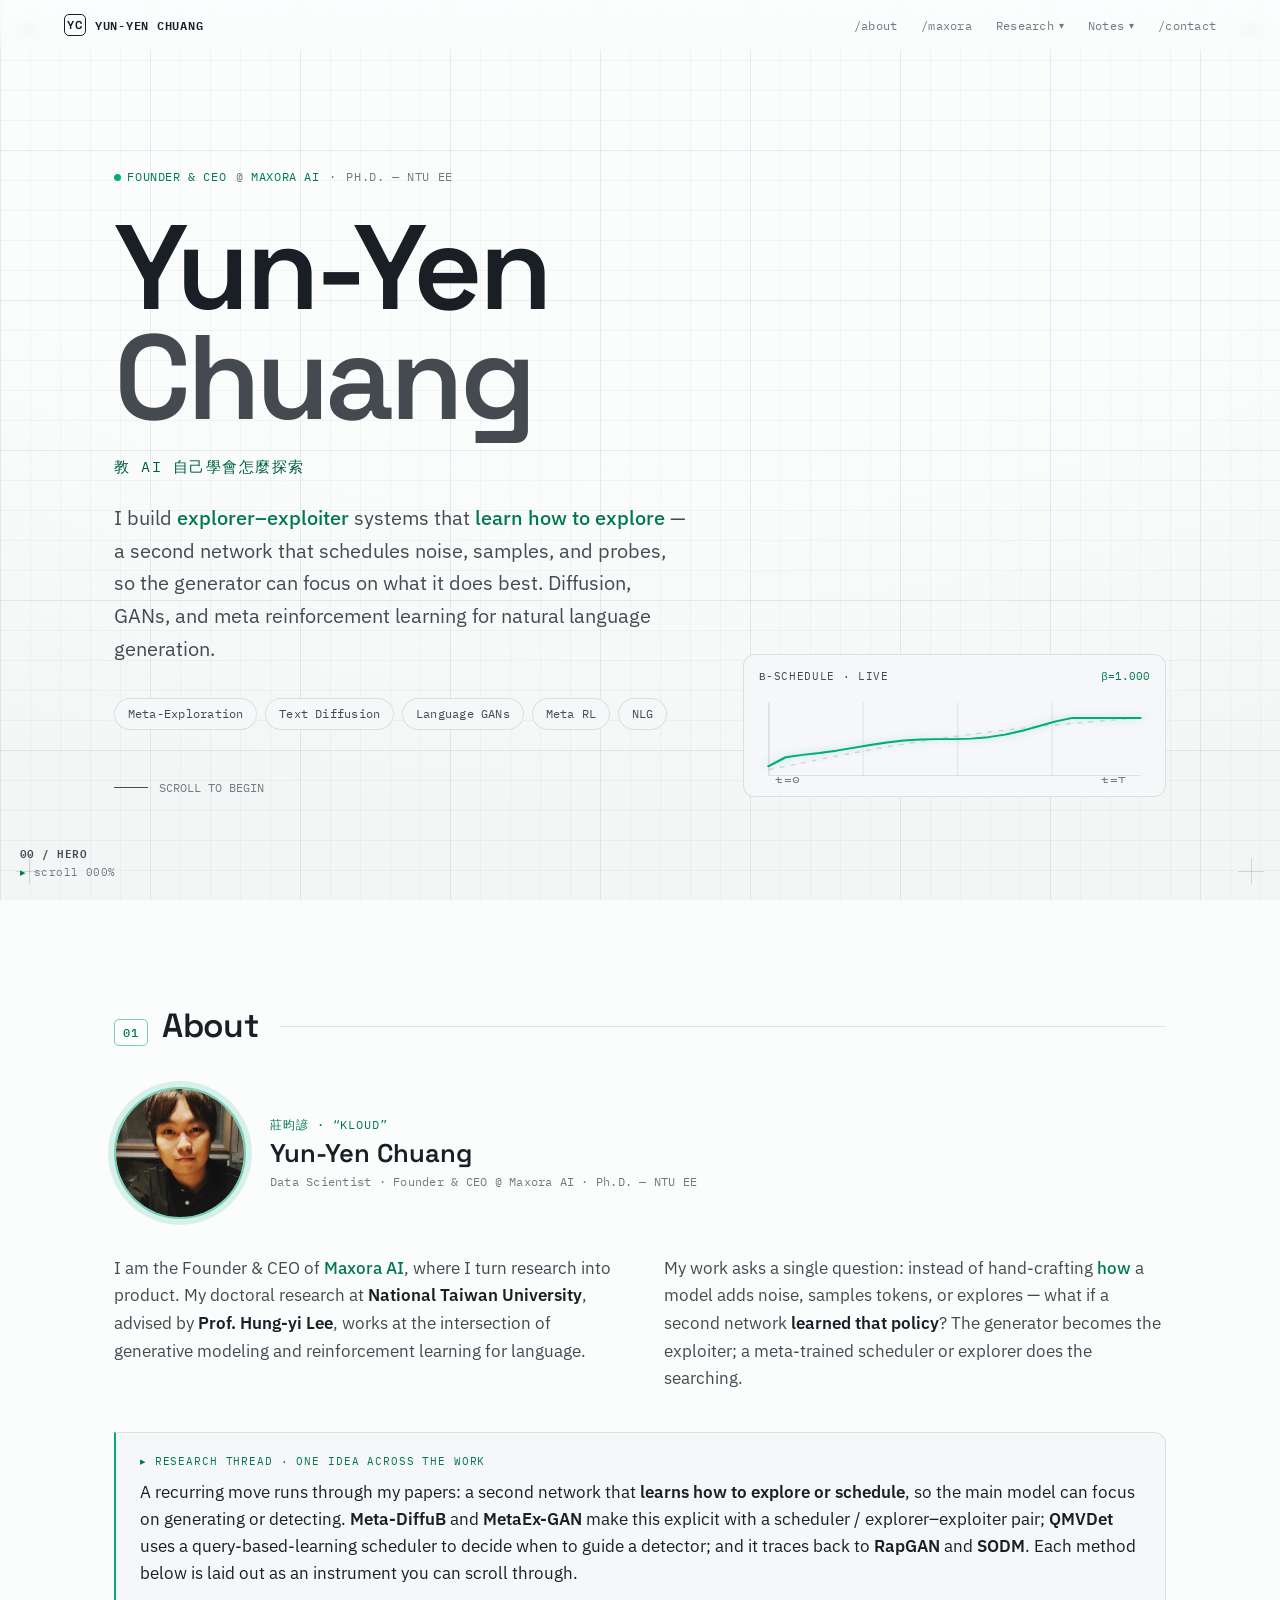
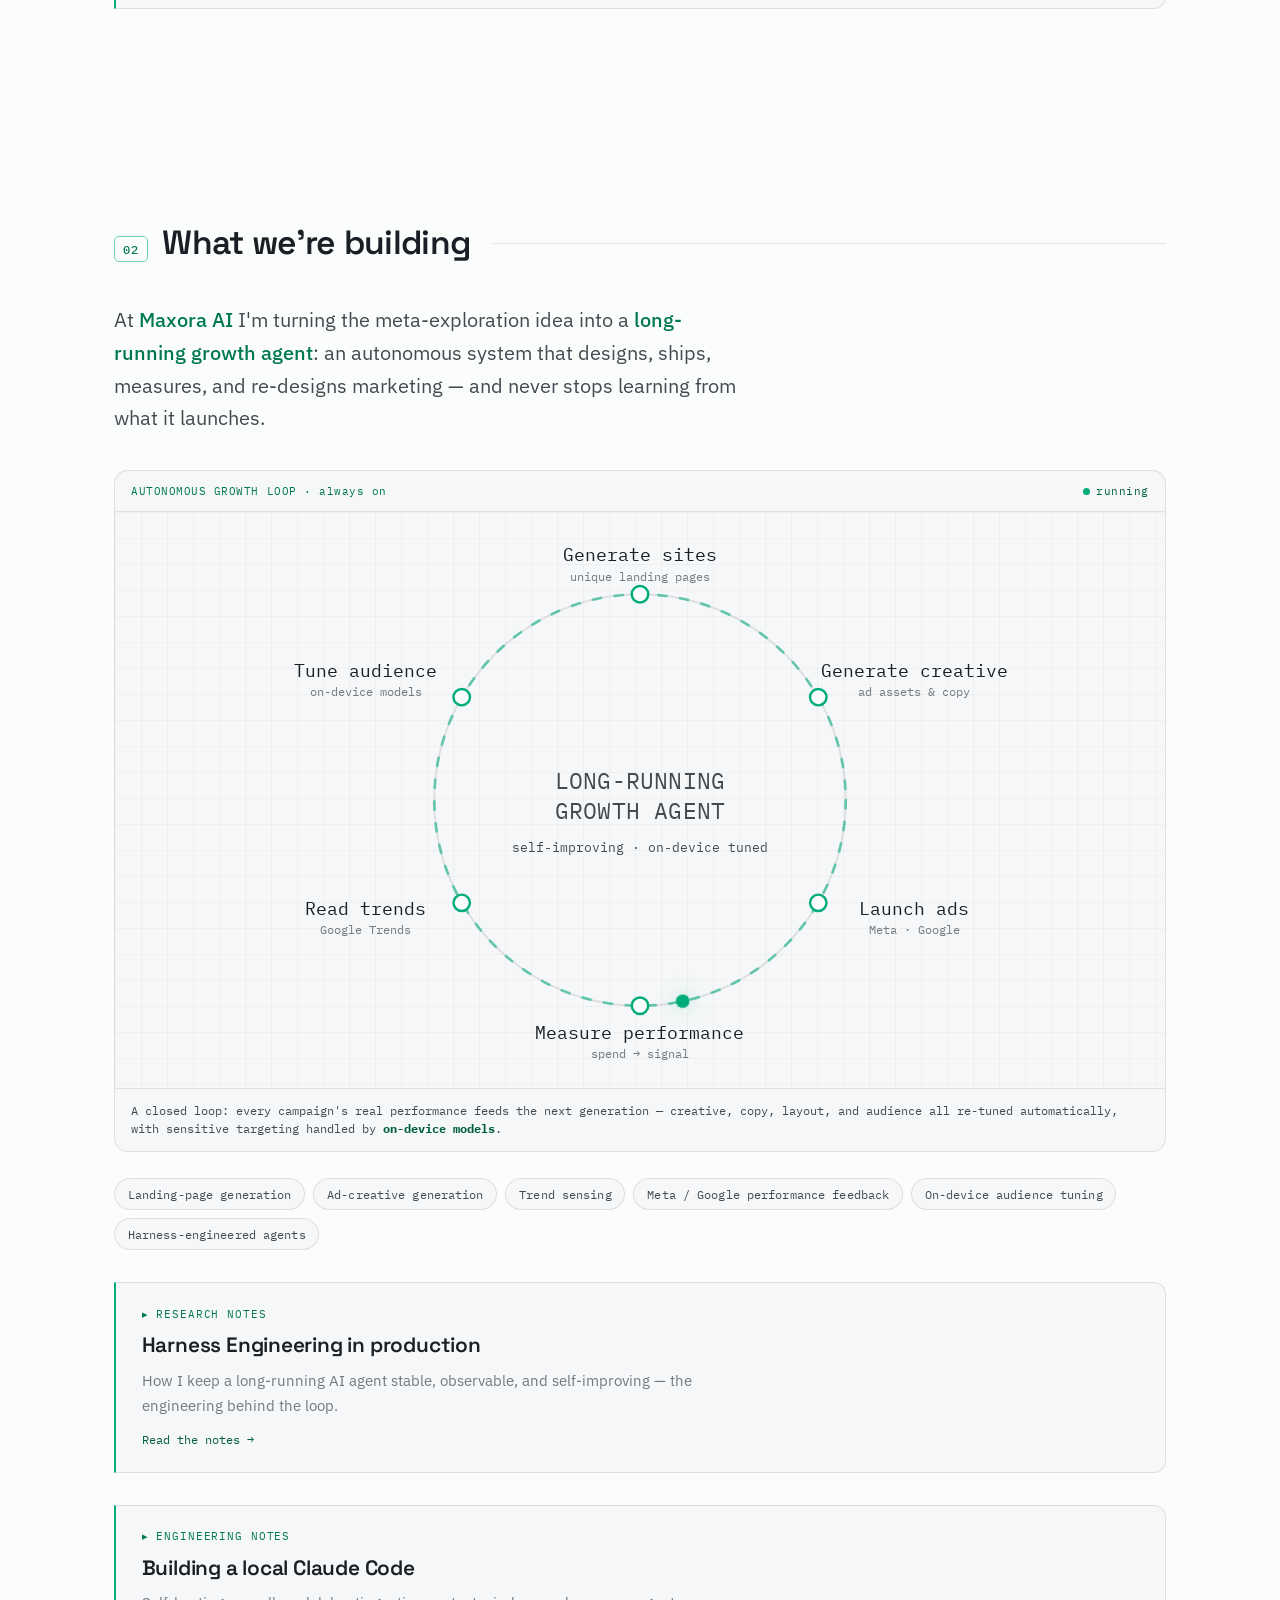
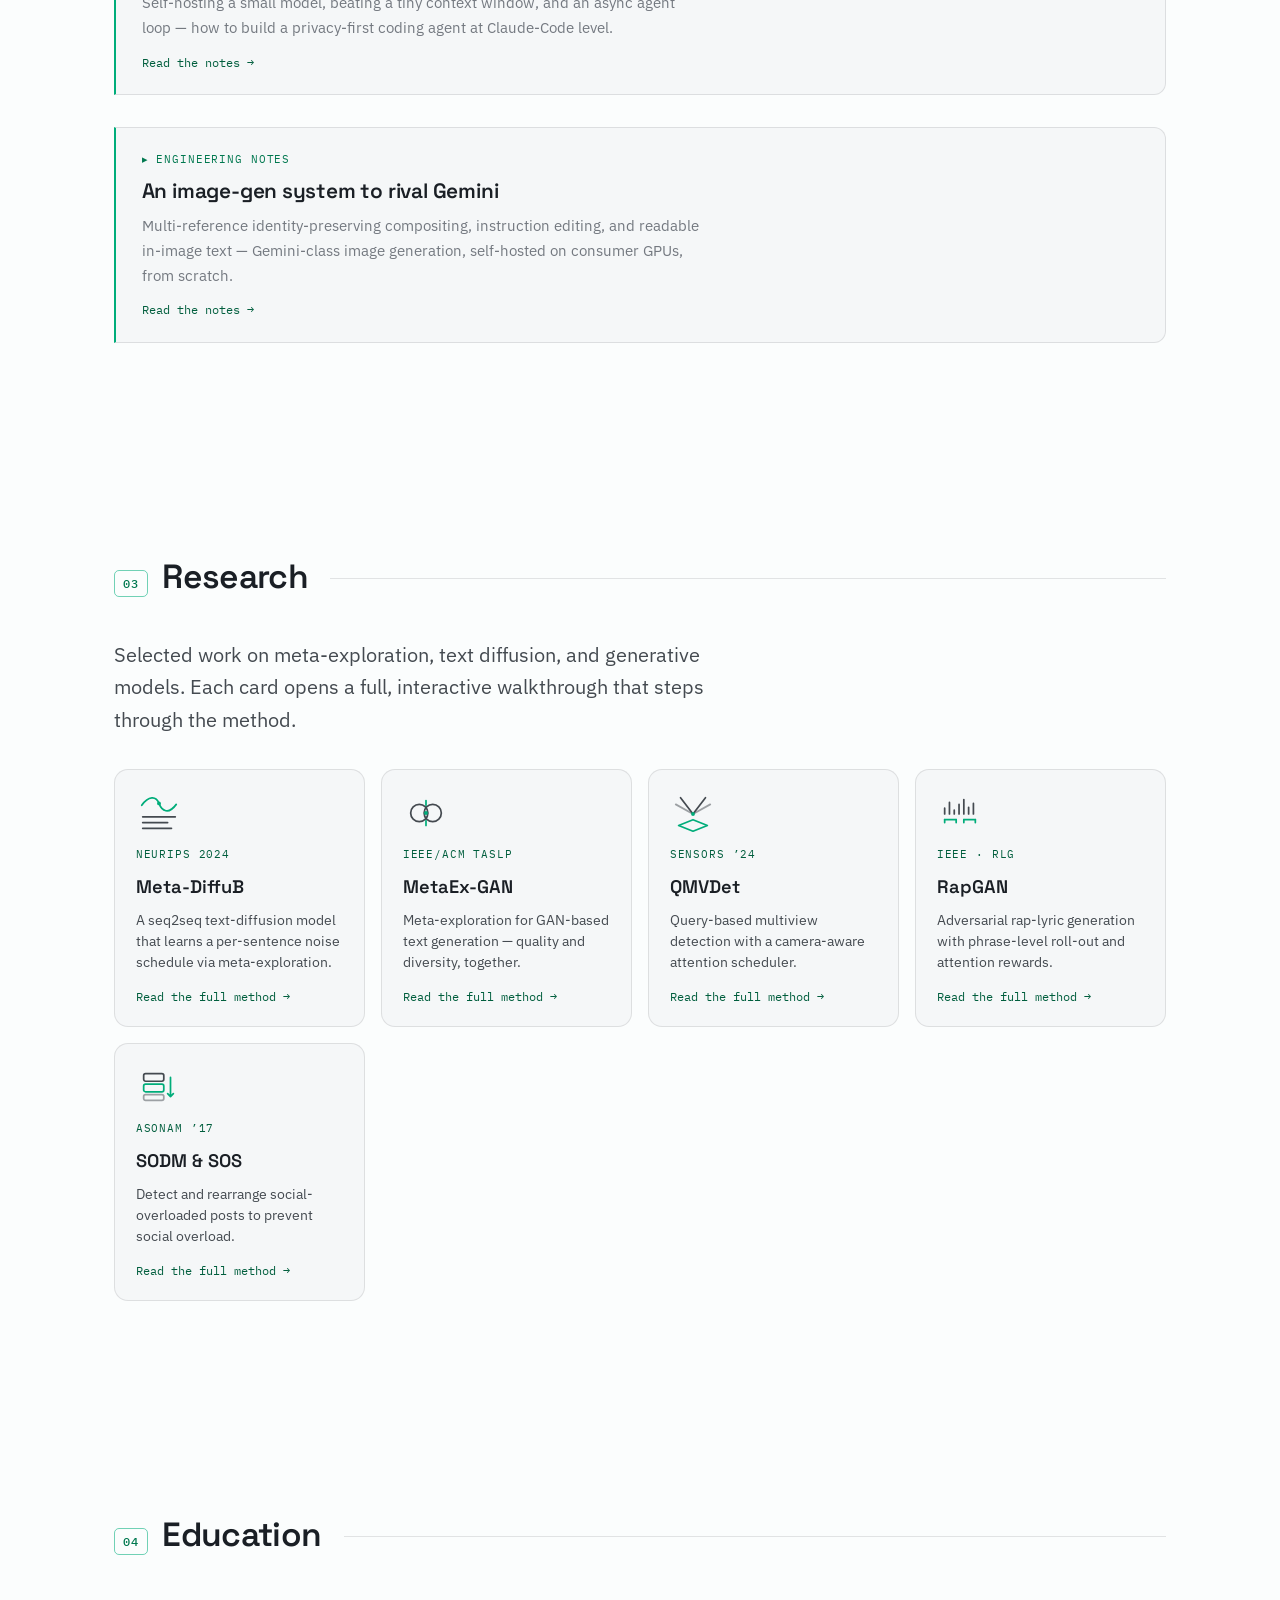
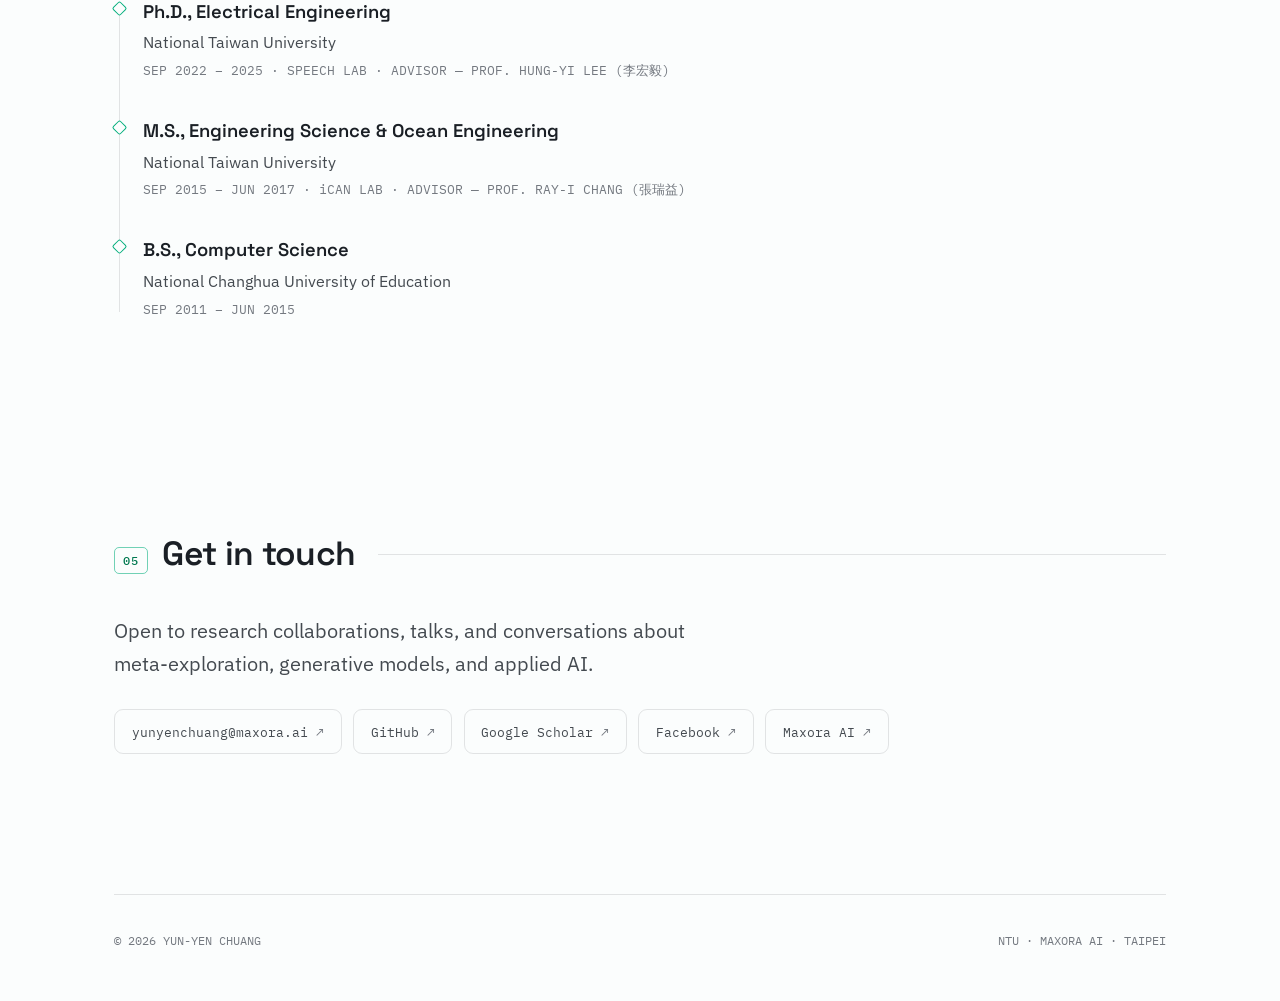
==== commit b3fa2ee6: "Remove duplicate Publications section; animate research emblems; add background primers to each rese" ====
--- a/index.html
+++ b/index.html
@@ -400,45 +400,10 @@
     </section>
 
     <!-- ===================== PUBLICATIONS ===================== -->
-    <section id="pubs" class="sect" data-sect="05 / PUBLICATIONS">
-      <div class="sect-head reveal"><span class="idx">05</span><h2>Selected publications</h2><span class="rule"></span></div>
-      <div class="pub-list">
-        <a class="pub-card reveal" href="https://github.com/Meta-DiffuB/Meta-DiffuB" target="_blank" rel="noopener">
-          <span class="venue">NeurIPS 2024</span>
-          <h3>Meta-DiffuB</h3>
-          <p>A Contextualized Sequence-to-Sequence Text Diffusion Model with Meta-Exploration</p>
-          <span class="go">View code →</span>
-        </a>
-        <a class="pub-card reveal" href="https://github.com/KloudChuang/IEEE-Taslp-MetaEx-GAN" target="_blank" rel="noopener">
-          <span class="venue">IEEE/ACM TASLP</span>
-          <h3>MetaEx-GAN</h3>
-          <p>Meta Exploration to Improve Natural Language Generation via Generative Adversarial Networks</p>
-          <span class="go">View code →</span>
-        </a>
-        <a class="pub-card reveal" href="research/rapgan.html">
-          <span class="venue">IEEE · RLG</span>
-          <h3>RapGAN</h3>
-          <p>Adversarial Rap Lyric Generation — Phrase Roll-Out (PRO) &amp; Attention Reward at Every Generation Step (AREGS)</p>
-          <span class="go">View walkthrough →</span>
-        </a>
-        <a class="pub-card reveal" href="https://doi.org/10.3390/s24154773" target="_blank" rel="noopener">
-          <span class="venue">Sensors (MDPI) ’24</span>
-          <h3>QMVDet</h3>
-          <p>Query-Based Multiview Detection for Multiple Visual Sensor Networks — camera-aware attention via a QBL scheduler · co-author</p>
-          <span class="go">View DOI →</span>
-        </a>
-        <a class="pub-card reveal" href="https://doi.org/10.1145/3110025.3110078" target="_blank" rel="noopener">
-          <span class="venue">ASONAM ’17</span>
-          <h3>SODM &amp; SOS</h3>
-          <p>Rearrange Social Overloaded Posts to Prevent Social Overload — detection (CKDGNN) + feed rearrangement</p>
-          <span class="go">View DOI →</span>
-        </a>
-      </div>
-    </section>
 
     <!-- ===================== CONTACT ===================== -->
-    <section id="contact" class="sect contact" data-sect="06 / CONTACT">
-      <div class="sect-head reveal"><span class="idx">06</span><h2>Get in touch</h2><span class="rule"></span></div>
+    <section id="contact" class="sect contact" data-sect="05 / CONTACT">
+      <div class="sect-head reveal"><span class="idx">05</span><h2>Get in touch</h2><span class="rule"></span></div>
       <p class="lede reveal">Open to research collaborations, talks, and conversations about meta-exploration, generative models, and applied AI.</p>
       <div class="contact-links reveal">
         <a href="mailto:yunyenchuang@maxora.ai">yunyenchuang@maxora.ai <span class="arr">↗</span></a>
--- a/assets/style.css
+++ b/assets/style.css
@@ -505,3 +505,25 @@
 .res-sub { font-size: 0.88rem; color: var(--ink-2); line-height: 1.5; flex: 1; }
 .res-go { font-family: var(--mono); font-size: 0.73rem; color: var(--accent-deep); margin-top: 0.35rem; }
 .res-card:hover .res-go { text-decoration: underline; }
+
+/* subtle life on the emblems (motion-safe only) */
+@media (prefers-reduced-motion: no-preference) {
+  .res-emblem svg { transition: transform 0.35s var(--ease); }
+  .res-card:hover .res-emblem svg { transform: scale(1.09); }
+  .res-emblem [stroke="var(--accent)"], .res-emblem [fill="var(--accent)"] {
+    transform-box: fill-box; transform-origin: center;
+    animation: emblemPulse 3.4s var(--ease) infinite;
+  }
+  .research-grid .res-card:nth-child(2) .res-emblem [stroke="var(--accent)"],
+  .research-grid .res-card:nth-child(2) .res-emblem [fill="var(--accent)"] { animation-delay: 0.5s; }
+  .research-grid .res-card:nth-child(3) .res-emblem [stroke="var(--accent)"],
+  .research-grid .res-card:nth-child(3) .res-emblem [fill="var(--accent)"] { animation-delay: 1s; }
+  .research-grid .res-card:nth-child(4) .res-emblem [stroke="var(--accent)"],
+  .research-grid .res-card:nth-child(4) .res-emblem [fill="var(--accent)"] { animation-delay: 1.5s; }
+  .research-grid .res-card:nth-child(5) .res-emblem [stroke="var(--accent)"],
+  .research-grid .res-card:nth-child(5) .res-emblem [fill="var(--accent)"] { animation-delay: 2s; }
+  .res-card:hover .res-emblem [stroke="var(--accent)"],
+  .res-card:hover .res-emblem [fill="var(--accent)"] { animation: emblemPop 0.55s var(--ease); }
+  @keyframes emblemPulse { 0%, 100% { opacity: 0.5; } 50% { opacity: 1; } }
+  @keyframes emblemPop { 0% { transform: scale(1); } 40% { transform: scale(1.28); } 100% { transform: scale(1); } }
+}
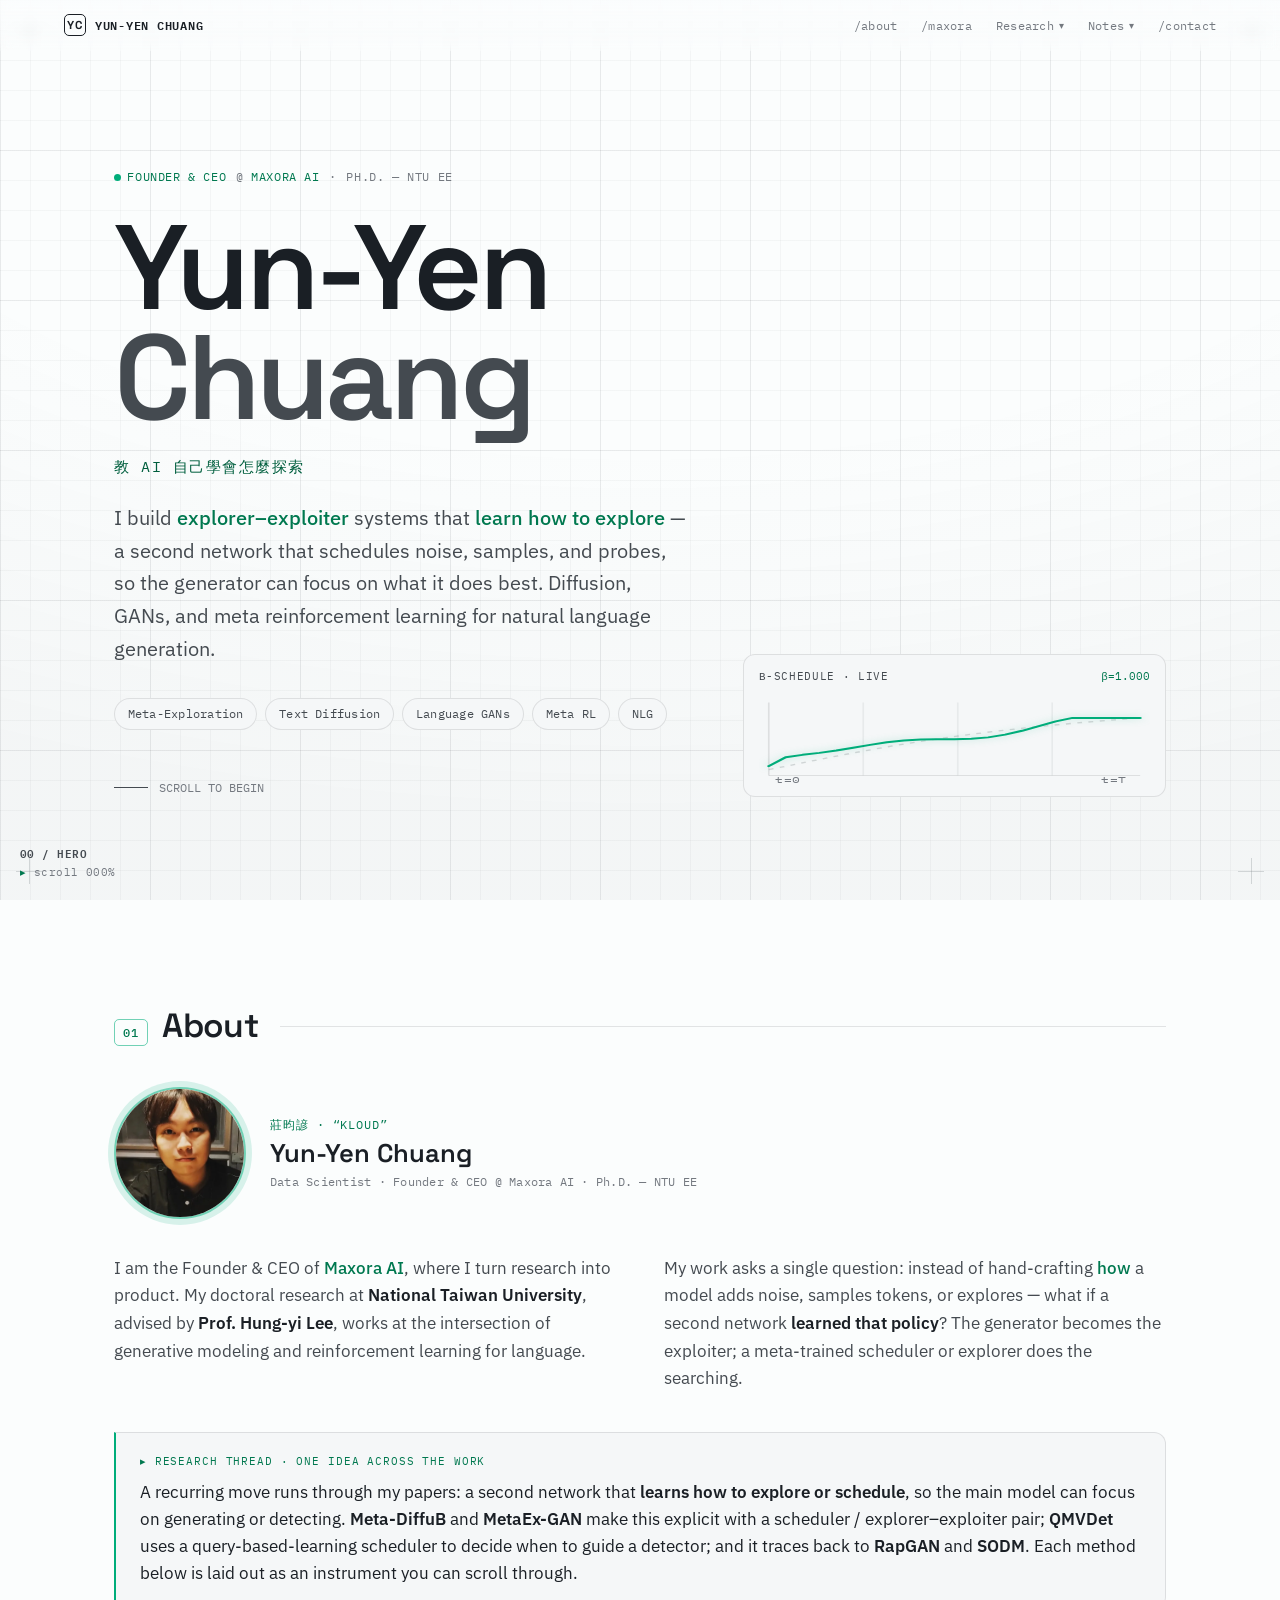
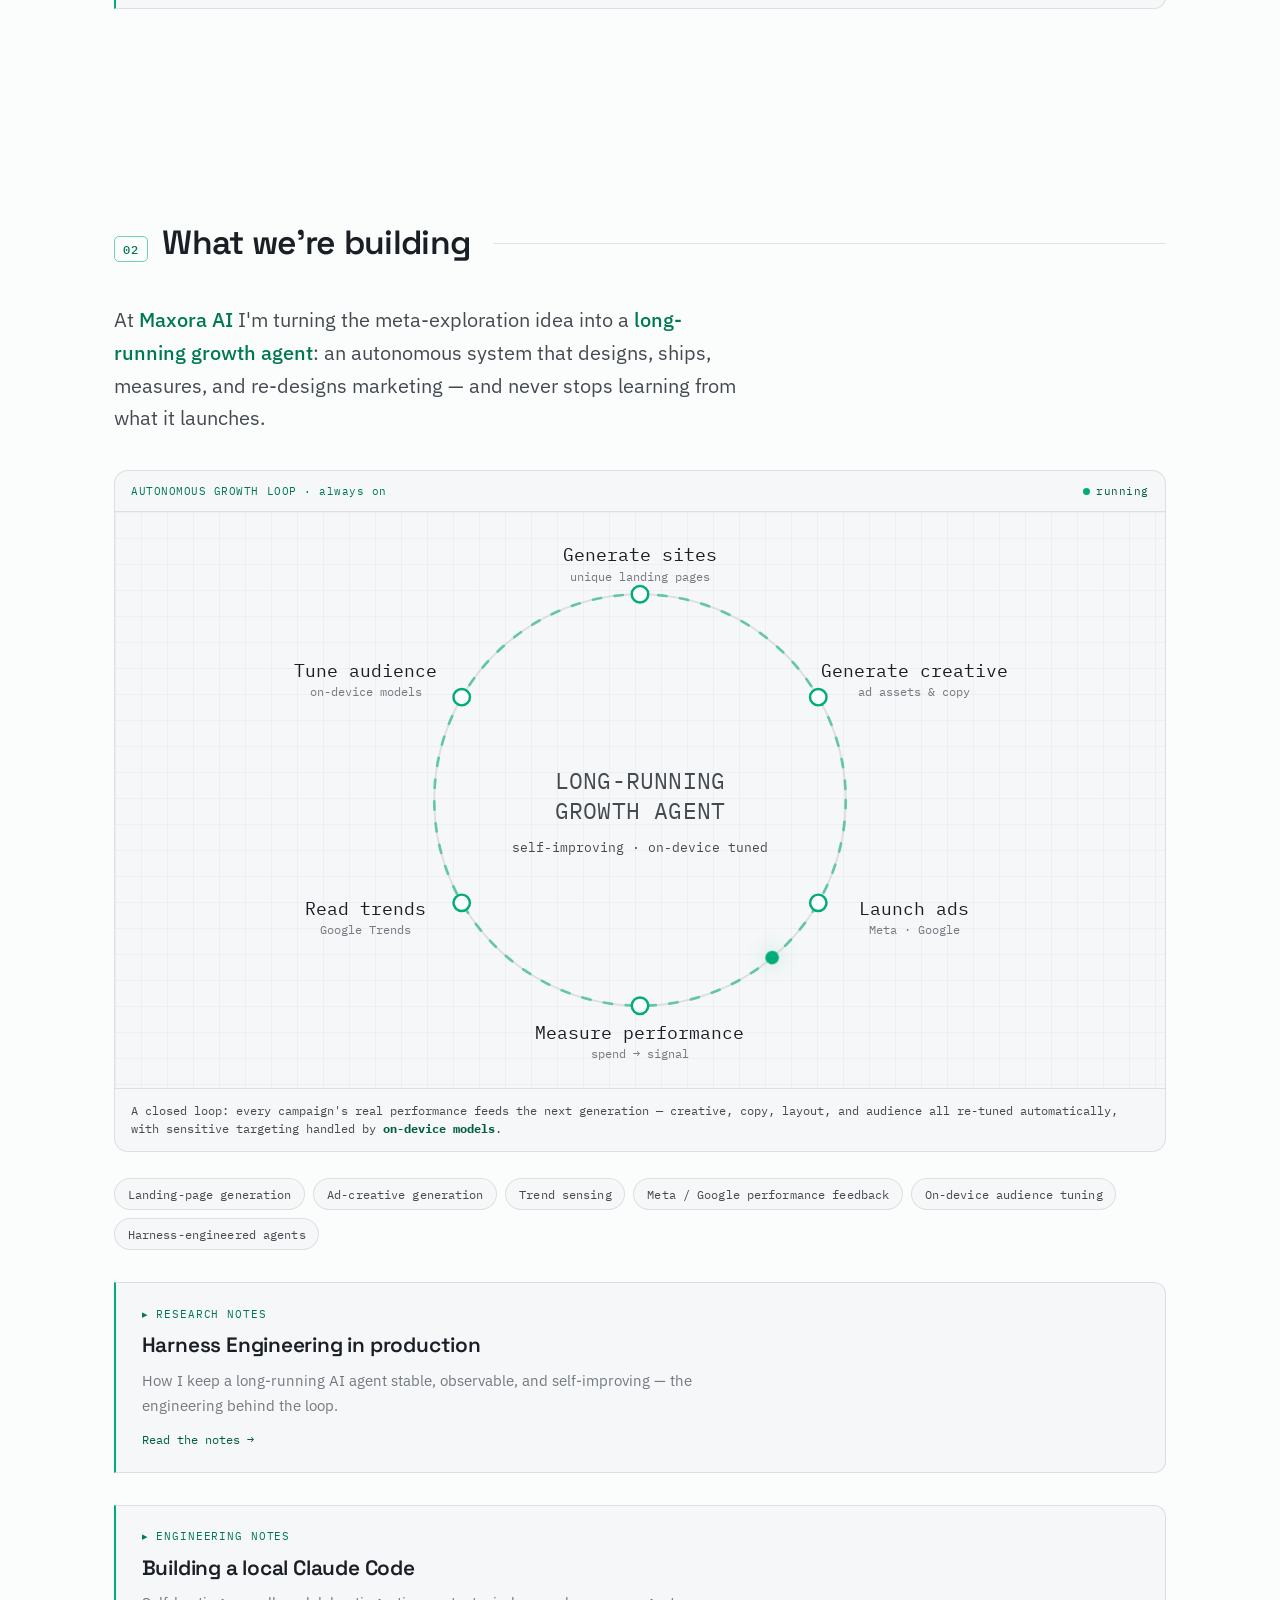
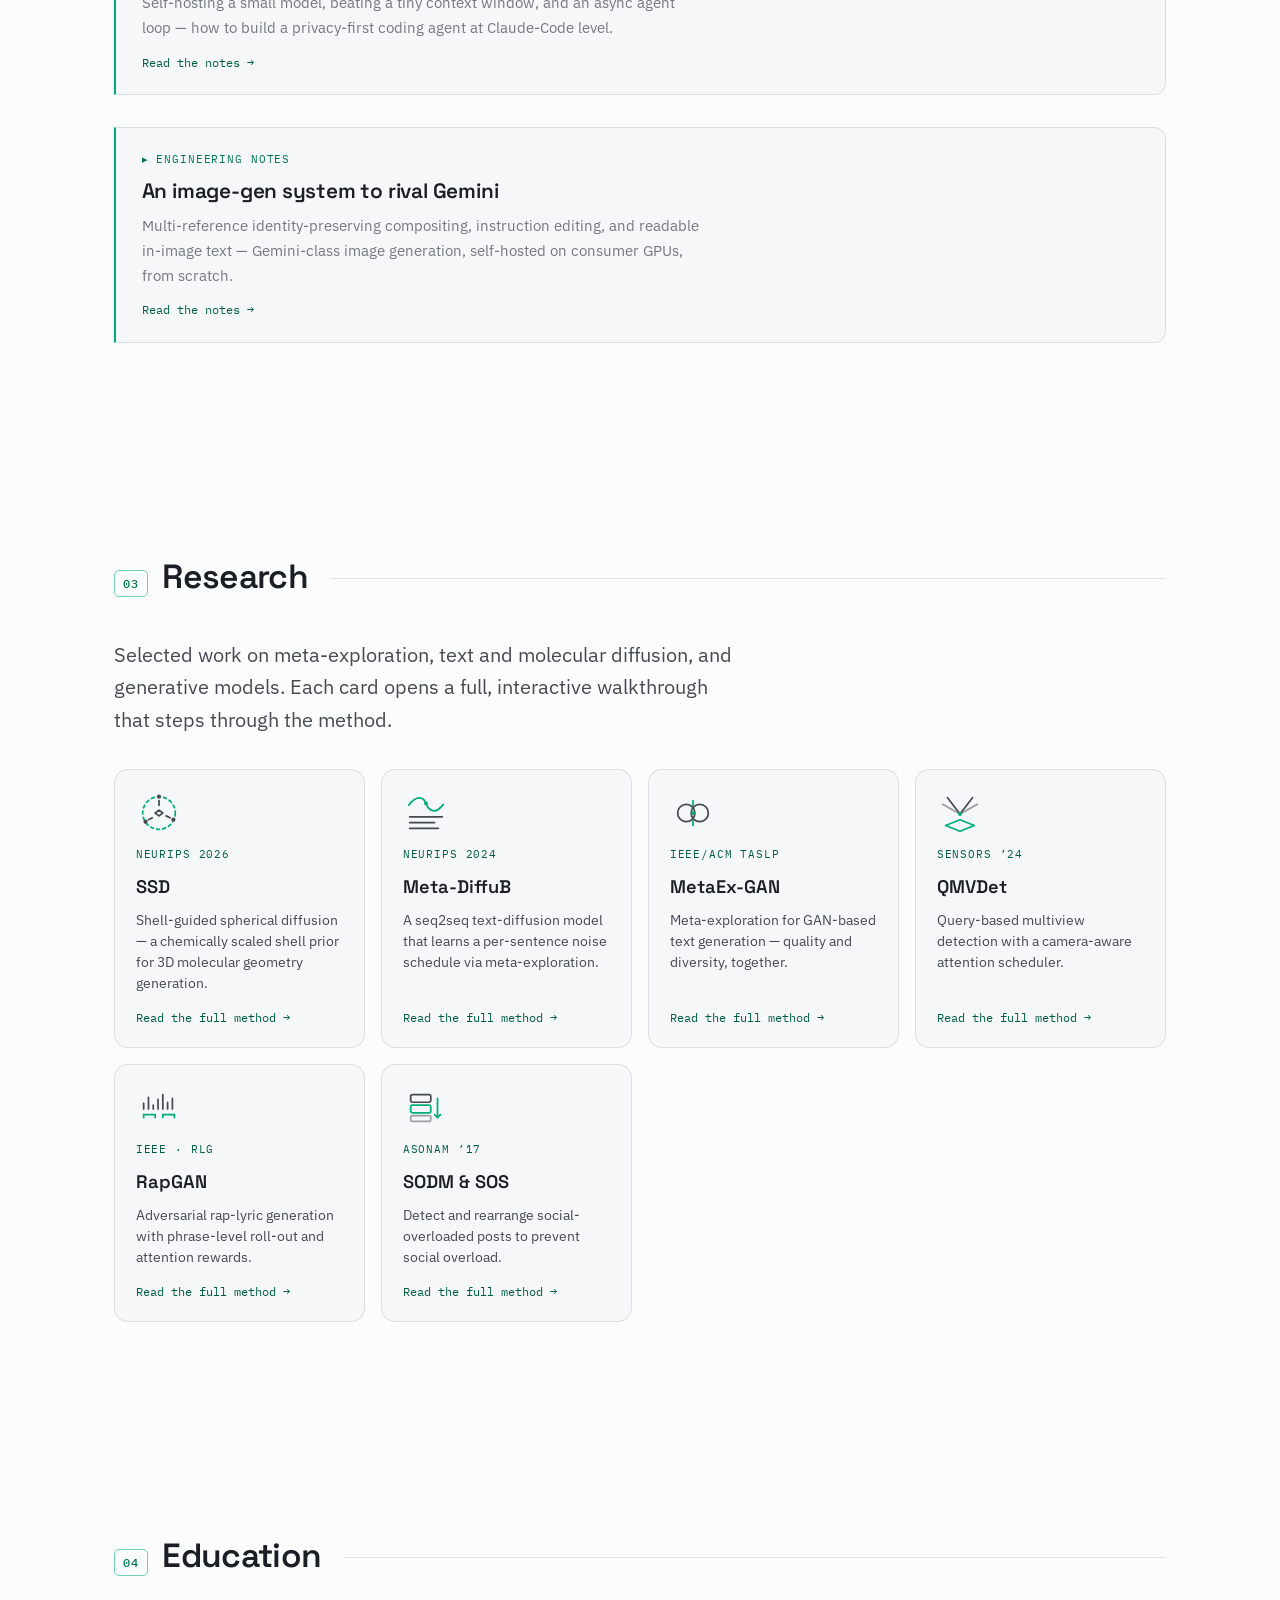
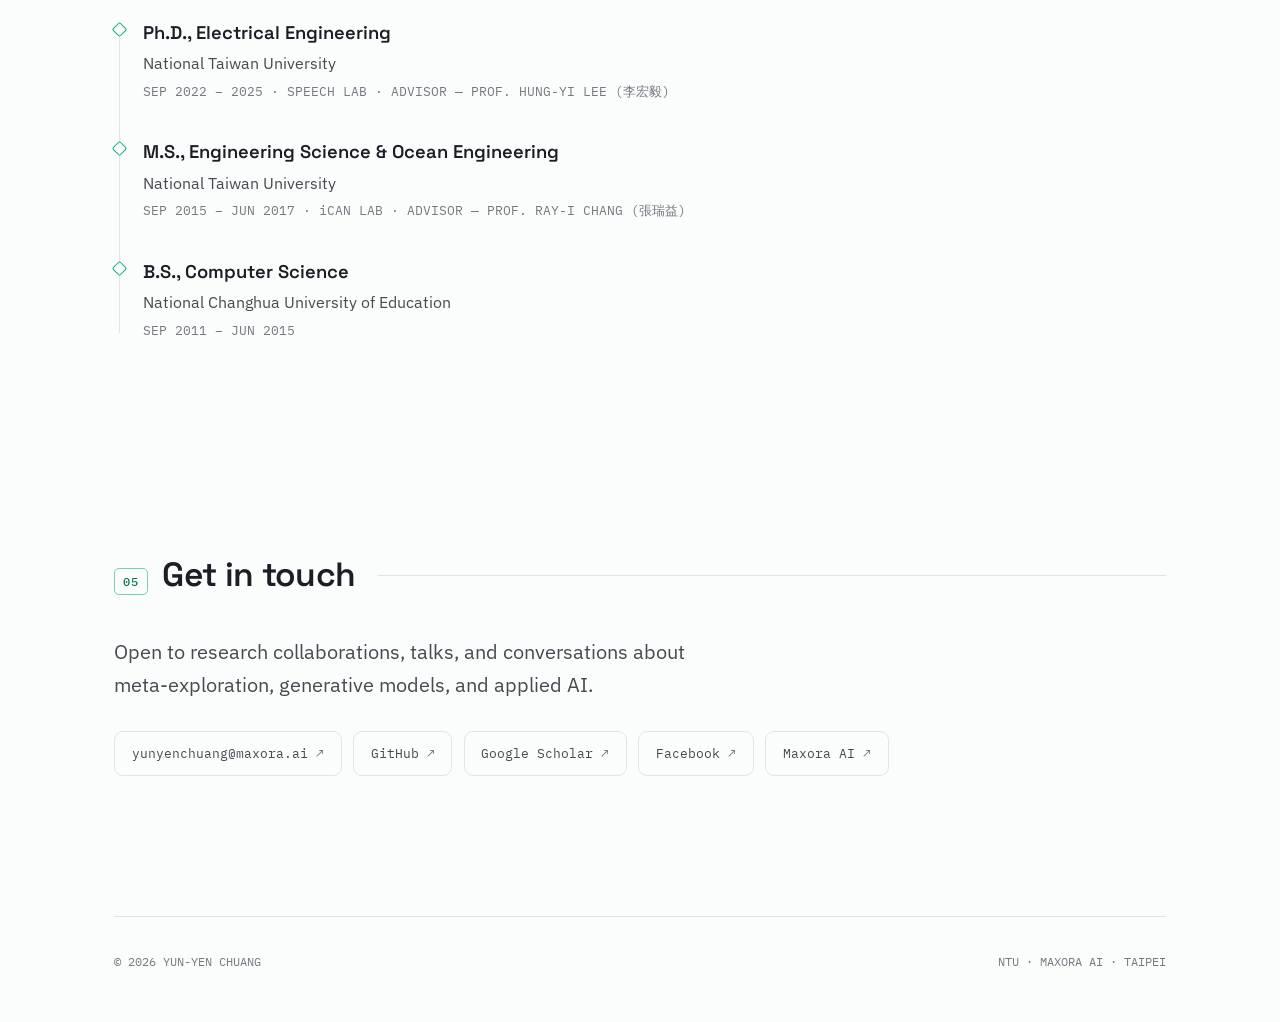
==== commit 53713ec4: "Add SSD (NeurIPS 2026) research sub-page with interactive scrollytelling New research/ssd.html (Scho" ====
--- a/index.html
+++ b/index.html
@@ -8,7 +8,7 @@
   <title>Yun-Yen Chuang 莊昀諺 資料科學家</title>
   <meta name="description" content="Yun-Yen Chuang (莊昀諺) — Founder & CEO of Maxora AI. Ph.D. in Electrical Engineering at National Taiwan University. Meta-exploration for diffusion models and natural language generation." />
   <meta name="author" content="Yun-Yen Chuang (莊昀諺)" />
-  <meta name="keywords" content="Yun-Yen Chuang, 莊昀諺, 資料科學家, Data Scientist, Kloud, Maxora AI, meta-learning, reinforcement learning, diffusion models, natural language generation, GAN, NTU, Meta-DiffuB, MetaEx-GAN, 生成式 AI, 人工智慧, AI 新創, 文字擴散模型, 強化學習, 元學習, 元探索, 自然語言生成, AI 創辦人, 地端 AI, 本地大語言模型" />
+  <meta name="keywords" content="Yun-Yen Chuang, 莊昀諺, 資料科學家, Data Scientist, Kloud, Maxora AI, meta-learning, reinforcement learning, diffusion models, natural language generation, GAN, NTU, Meta-DiffuB, MetaEx-GAN, SSD, molecular generation, 分子生成, 生成式 AI, 人工智慧, AI 新創, 文字擴散模型, 強化學習, 元學習, 元探索, 自然語言生成, AI 創辦人, 地端 AI, 本地大語言模型" />
   <meta name="robots" content="index, follow, max-image-preview:large, max-snippet:-1" />
   <link rel="canonical" href="https://yunyenchuang.com/" />
   <meta name="theme-color" content="#fdfdfd" />
@@ -55,7 +55,7 @@
         "jobTitle": ["Founder & CEO", "Data Scientist"],
         "worksFor": { "@type": "Organization", "name": "Maxora AI", "url": "https://maxora.ai" },
         "alumniOf": { "@type": "CollegeOrUniversity", "name": "National Taiwan University" },
-        "knowsAbout": ["Meta-Learning", "Reinforcement Learning", "Adversarial Learning", "Diffusion Models", "Natural Language Generation"],
+        "knowsAbout": ["Meta-Learning", "Reinforcement Learning", "Adversarial Learning", "Diffusion Models", "Natural Language Generation", "Molecular Geometry Generation"],
         "sameAs": [
           "https://maxora.ai",
           "https://github.com/KloudChuang",
@@ -101,6 +101,7 @@
       <div class="navitem has-menu">
         <button class="navlink-btn" type="button" aria-haspopup="true" aria-expanded="false">Research <span class="caret">▾</span></button>
         <div class="dropdown-menu">
+          <a href="research/ssd.html">SSD</a>
           <a href="research/meta-diffub.html">Meta-DiffuB</a>
           <a href="research/metaex-gan.html">MetaEx-GAN</a>
           <a href="research/qmvdet.html">QMVDet</a>
@@ -314,8 +315,20 @@
     <!-- ===================== RESEARCH ===================== -->
         <section id="research" class="sect" data-sect="03 / RESEARCH">
       <div class="sect-head reveal"><span class="idx">03</span><h2>Research</h2><span class="rule"></span></div>
-      <p class="lede reveal">Selected work on meta-exploration, text diffusion, and generative models. Each card opens a full, interactive walkthrough that steps through the method.</p>
+      <p class="lede reveal">Selected work on meta-exploration, text and molecular diffusion, and generative models. Each card opens a full, interactive walkthrough that steps through the method.</p>
       <div class="research-grid">
+        <a class="res-card reveal" href="research/ssd.html">
+          <span class="res-emblem"><svg viewBox="0 0 48 48" fill="none" stroke="currentColor" stroke-width="1.8" stroke-linecap="round" stroke-linejoin="round" aria-hidden="true">
+  <circle cx="24" cy="24" r="17" stroke-dasharray="3 3.5" stroke="var(--accent)"/>
+  <circle cx="24" cy="7" r="2.2" fill="currentColor" stroke="none"/><circle cx="39" cy="31" r="2.2" fill="currentColor" stroke="none"/><circle cx="10" cy="33" r="2.2" fill="currentColor" stroke="none"/>
+  <path d="M24 11 v5 M35.5 29 l-4 -2 M13 31 l4 -2"/>
+  <path d="M20 24 l4 -3 l4 3 l-4 3 z"/>
+</svg></span>
+          <span class="res-venue">NeurIPS 2026</span>
+          <span class="res-title">SSD</span>
+          <span class="res-sub">Shell-guided spherical diffusion — a chemically scaled shell prior for 3D molecular geometry generation.</span>
+          <span class="res-go">Read the full method →</span>
+        </a>
         <a class="res-card reveal" href="research/meta-diffub.html">
           <span class="res-emblem"><svg viewBox="0 0 48 48" fill="none" stroke="currentColor" stroke-width="1.8" stroke-linecap="round" stroke-linejoin="round" aria-hidden="true">
   <path d="M6 16 C 13 6, 21 6, 24 14 S 34 26, 42 15" stroke="var(--accent)"/>
--- a/assets/style.css
+++ b/assets/style.css
@@ -522,6 +522,8 @@
   .research-grid .res-card:nth-child(4) .res-emblem [fill="var(--accent)"] { animation-delay: 1.5s; }
   .research-grid .res-card:nth-child(5) .res-emblem [stroke="var(--accent)"],
   .research-grid .res-card:nth-child(5) .res-emblem [fill="var(--accent)"] { animation-delay: 2s; }
+  .research-grid .res-card:nth-child(6) .res-emblem [stroke="var(--accent)"],
+  .research-grid .res-card:nth-child(6) .res-emblem [fill="var(--accent)"] { animation-delay: 2.5s; }
   .res-card:hover .res-emblem [stroke="var(--accent)"],
   .res-card:hover .res-emblem [fill="var(--accent)"] { animation: emblemPop 0.55s var(--ease); }
   @keyframes emblemPulse { 0%, 100% { opacity: 0.5; } 50% { opacity: 1; } }
--- a/assets/diagrams.css
+++ b/assets/diagrams.css
@@ -245,6 +245,50 @@
 .stat-accent { fill: var(--accent-deep); font-weight: 600; }
 .stat-cap { fill: var(--muted); font-family: var(--mono); }
 
+/* ============ SSD (#vizSsd) ============ */
+#vizSsd .gauss-ring { fill: none; stroke: var(--muted); stroke-width: 1.3; stroke-dasharray: 4 5; }
+#vizSsd .noise-dot { fill: var(--muted); }
+#vizSsd .wander { fill: none; stroke: var(--ink-2); stroke-width: 1.3; stroke-dasharray: 3 4; color: var(--ink-2); }
+#vizSsd[data-stage="0"] .wander { animation: dashMove 1.4s linear infinite; }
+#vizSsd .atom { fill: var(--ink-2); }
+#vizSsd .atom.on { fill: var(--accent); filter: drop-shadow(0 0 4px var(--accent-glow)); }
+#vizSsd .bond { stroke: var(--ink-2); stroke-width: 1.6; }
+#vizSsd .chem-ring { fill: none; stroke: var(--accent); stroke-width: 1.3; }
+#vizSsd .lbl-gauss { fill: var(--ink-2); font-weight: 600; }
+#vizSsd .lbl-chem { fill: var(--accent-deep); font-weight: 600; }
+#vizSsd .shell { fill: none; stroke: var(--accent); stroke-width: 1.6; stroke-dasharray: 6 5; }
+#vizSsd .shell.faint { stroke: var(--hair); }
+#vizSsd .center-dot { fill: var(--ink-2); }
+#vizSsd .radius-line { stroke: var(--accent-deep); stroke-width: 1.2; stroke-dasharray: 2 3; }
+#vizSsd .shell-spin { transform-origin: 230px 210px; }
+#vizSsd[data-stage="1"] .shell-spin { animation: ssdSpin 28s linear infinite; }
+@keyframes ssdSpin { to { transform: rotate(360deg); } }
+
+#vizSsd .fwd-line { stroke: var(--accent); stroke-width: 1.2; opacity: 0.7; stroke-dasharray: 4 5; }
+#vizSsd[data-stage="2"] .fwd-line { animation: dashMove 0.9s linear infinite; }
+#vizSsd .ou-curve { fill: none; stroke: var(--muted); stroke-width: 1.4; stroke-dasharray: 3 3; }
+#vizSsd .lin-curve { stroke: var(--accent); stroke-width: 1.8; }
+
+#vizSsd .drift-rad line { stroke: var(--accent); stroke-width: 1.8; color: var(--accent); }
+#vizSsd .drift-rep line { stroke: var(--ink-2); stroke-width: 1.8; color: var(--ink-2); }
+#vizSsd .drift-score path { fill: none; stroke: var(--accent-deep); stroke-width: 1.4; stroke-dasharray: 3 3; color: var(--accent-deep); }
+#vizSsd .dmin-ring { fill: none; stroke: var(--ink-2); stroke-width: 1; stroke-dasharray: 2 3; }
+#vizSsd .leg-rad { stroke: var(--accent); stroke-width: 1.8; color: var(--accent); }
+#vizSsd .leg-rep { stroke: var(--ink-2); stroke-width: 1.8; color: var(--ink-2); }
+#vizSsd .leg-score { fill: none; stroke: var(--accent-deep); stroke-width: 1.4; stroke-dasharray: 3 3; color: var(--accent-deep); }
+#vizSsd .shell-shrink { transform-origin: 230px 210px; }
+#vizSsd[data-stage="3"] .shell-shrink { animation: ssdShrink 2.6s var(--ease) infinite; }
+@keyframes ssdShrink { 0% { transform: scale(1); opacity: 1; } 100% { transform: scale(0.3); opacity: 0; } }
+
+#vizSsd .bar-base { fill: var(--faint); }
+#vizSsd .bar-ssd { fill: var(--accent); }
+#vizSsd .bb-lbl { fill: var(--ink); font-weight: 600; }
+#vizSsd .bb-met, #vizSsd .bar-val { fill: var(--muted); }
+#vizSsd .bar-val.ssd { fill: var(--accent-deep); font-weight: 600; }
+#vizSsd[data-stage="4"] .bar-ssd, #vizSsd[data-stage="4"] .bar-base { transform-box: fill-box; transform-origin: left; animation: ssdBar 0.6s var(--ease) both; }
+#vizSsd[data-stage="4"] .bar-ssd { animation-delay: 0.15s; }
+@keyframes ssdBar { from { transform: scaleX(0); } to { transform: scaleX(1); } }
+
 /* ============ QMVDet (#vizQmv) ============ */
 .cam { fill: var(--paper); stroke: var(--ink-2); stroke-width: 1.3; transition: stroke 0.4s, fill 0.4s; }
 .cam.reliable { stroke: var(--accent); fill: var(--accent-soft); }
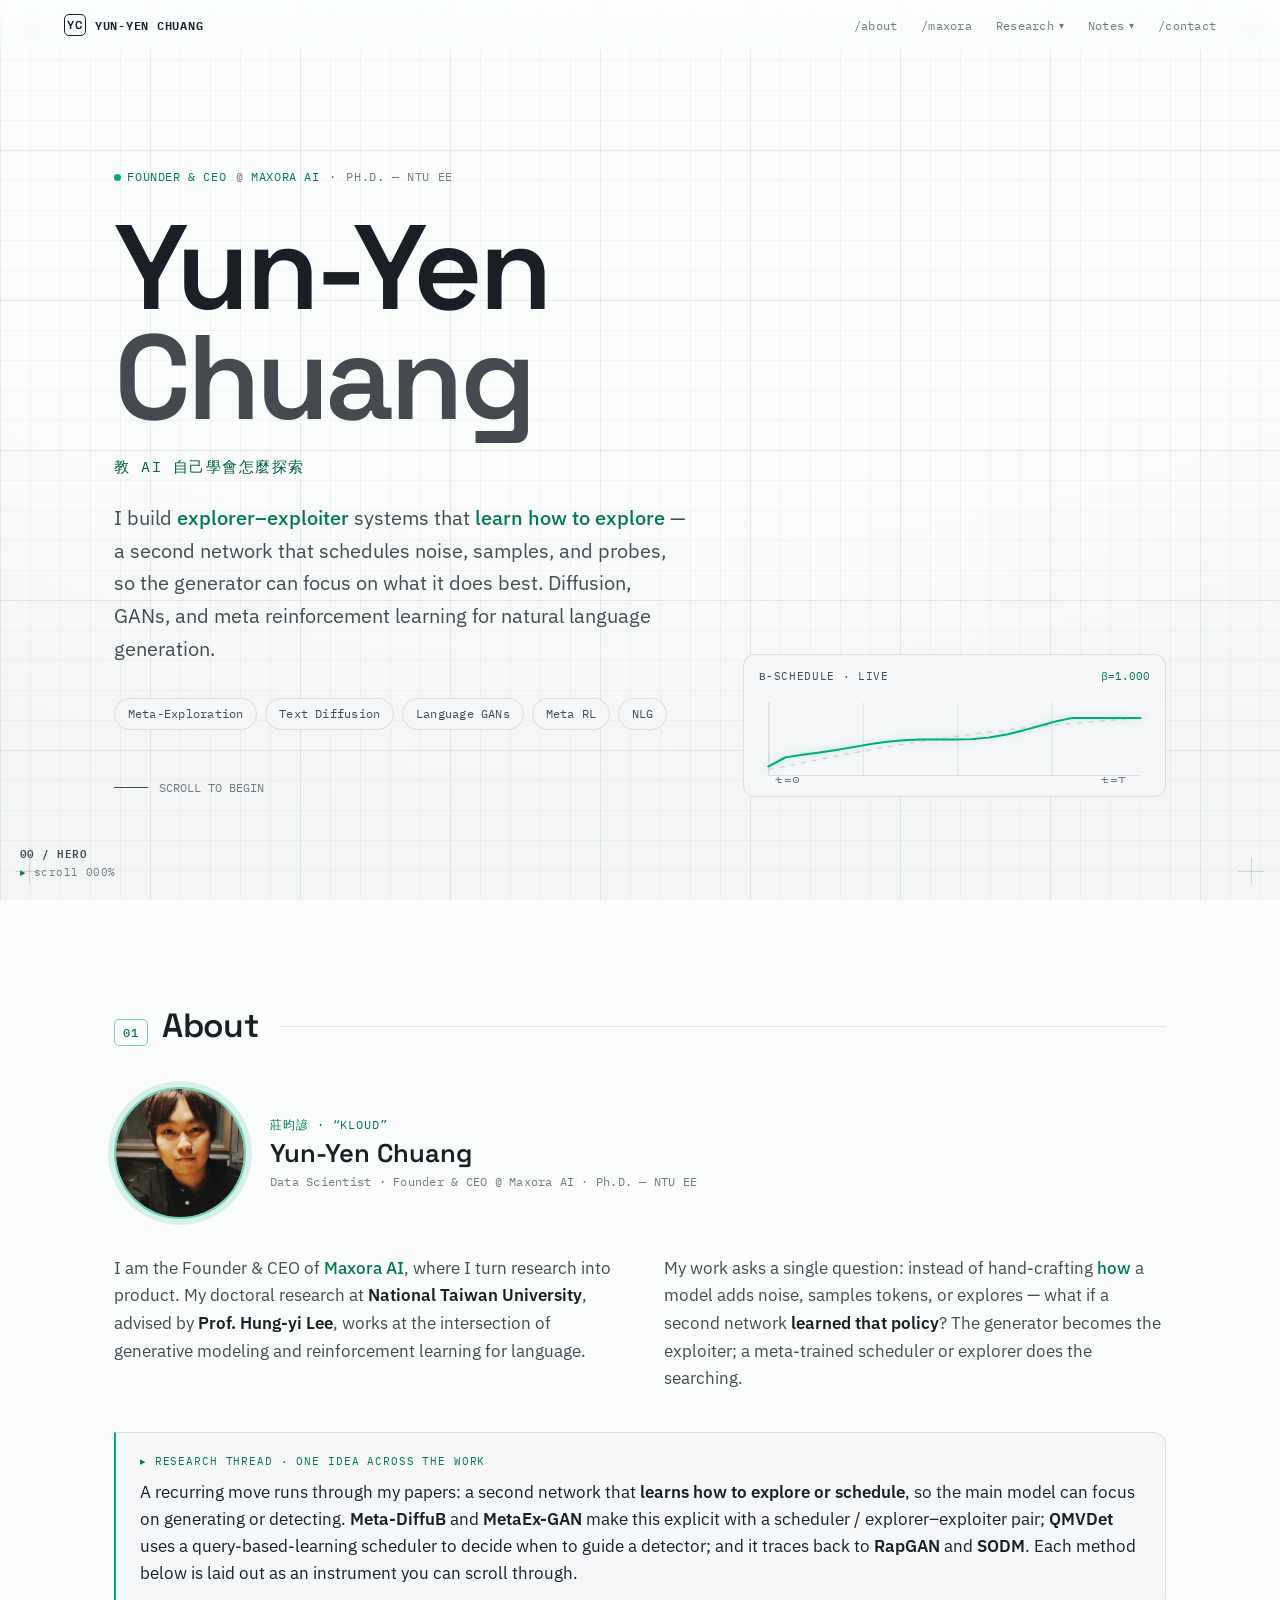
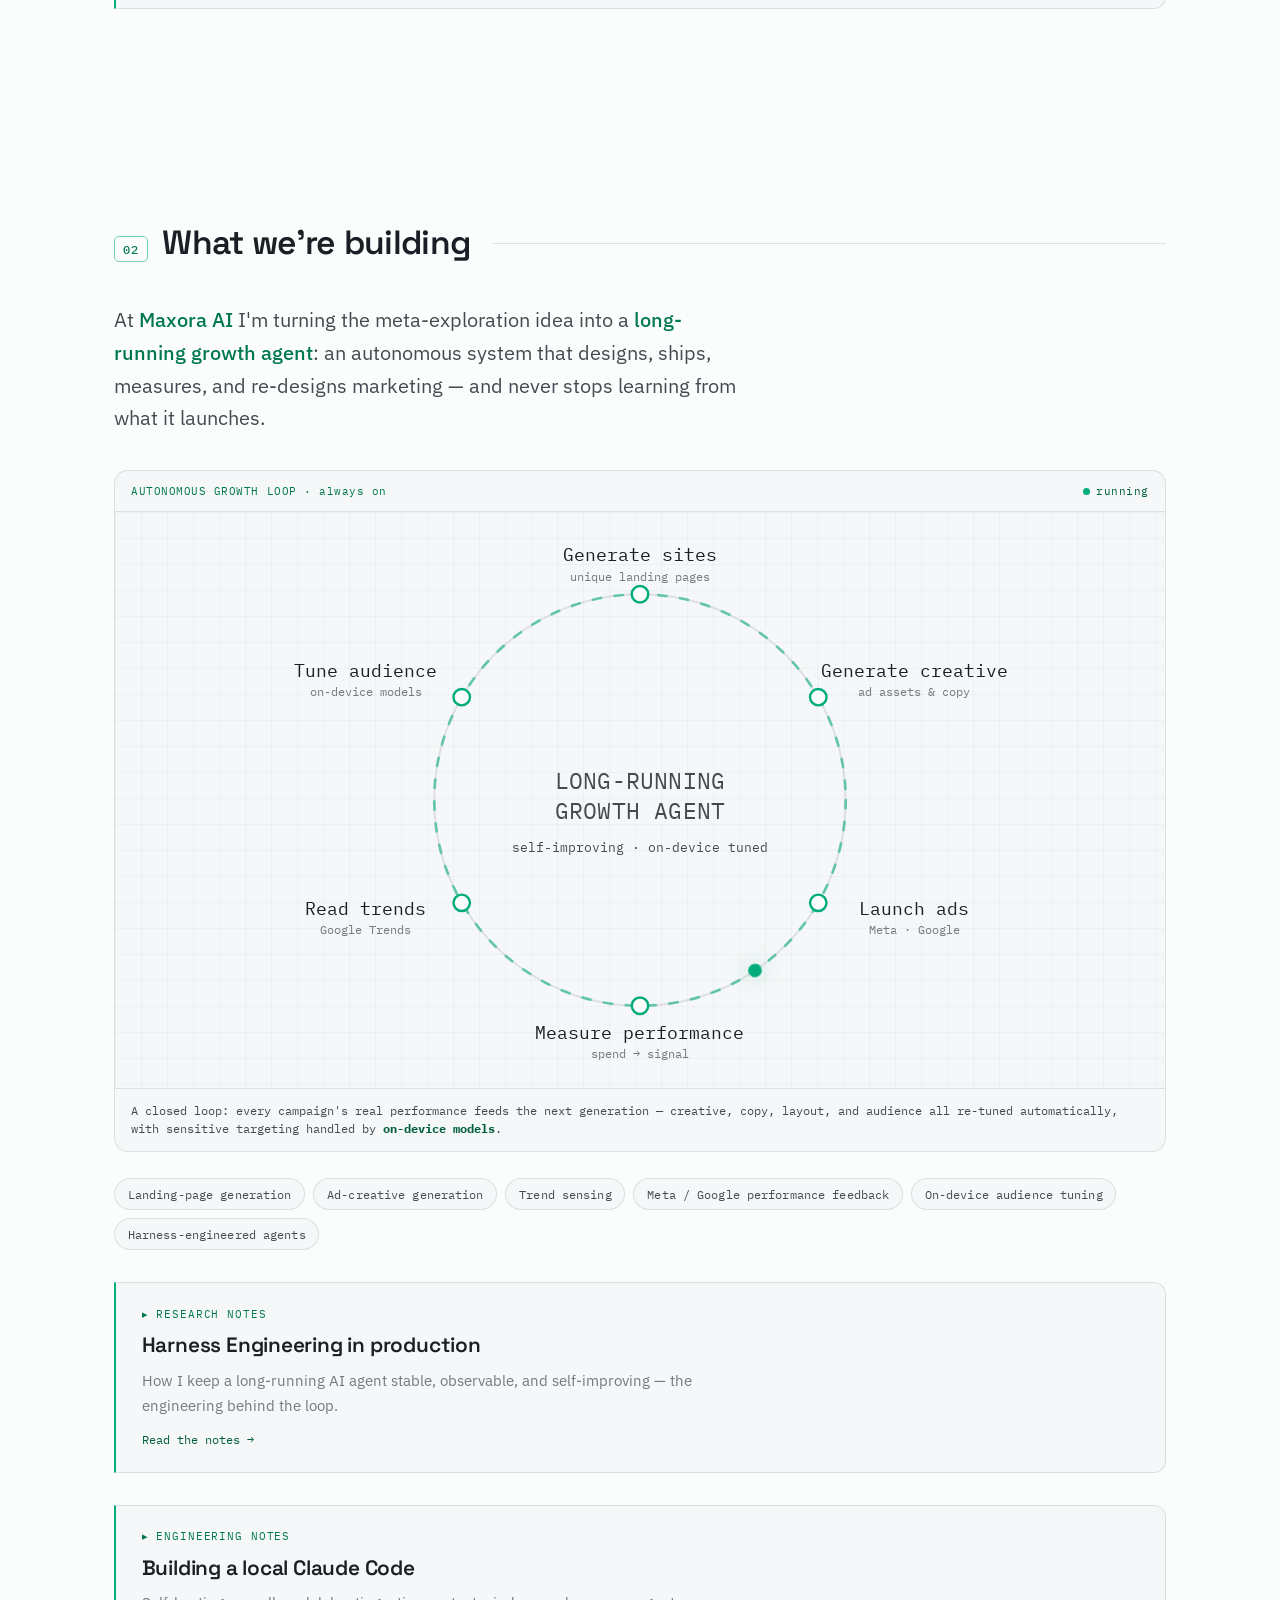
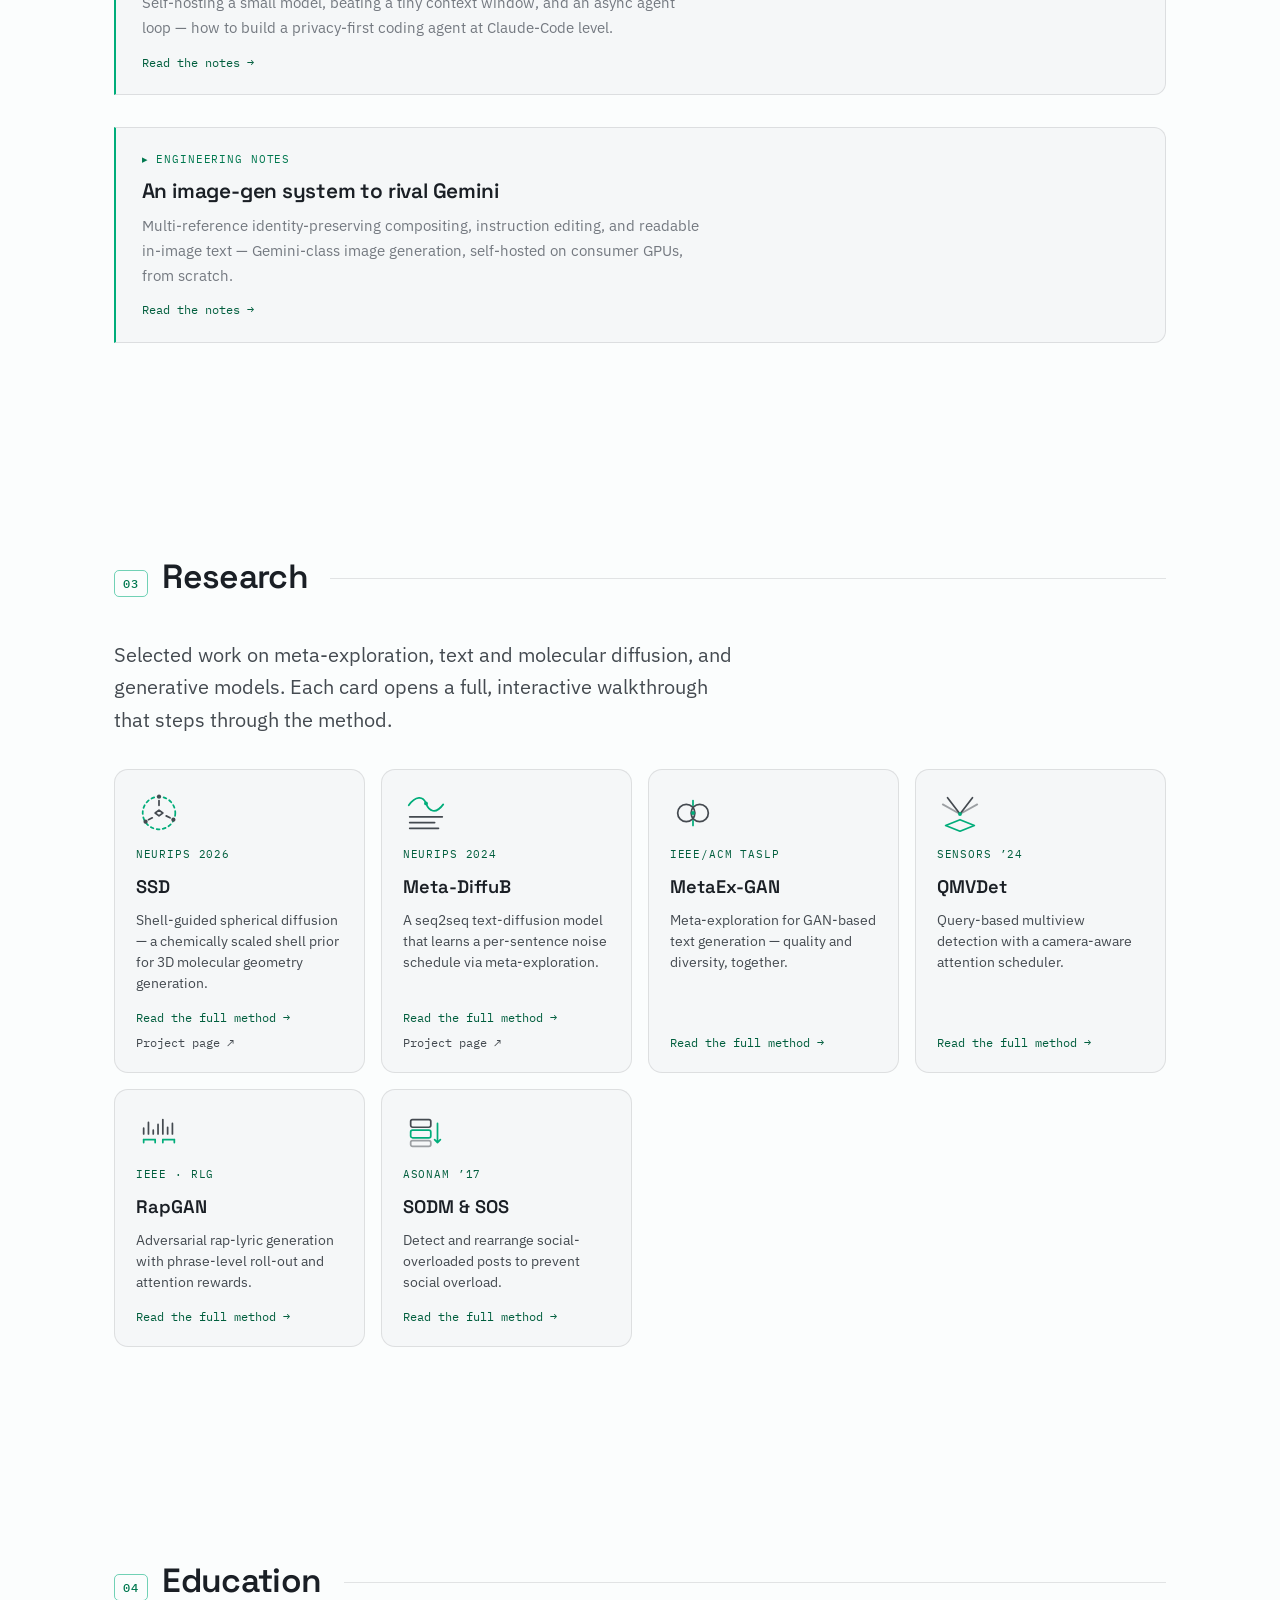
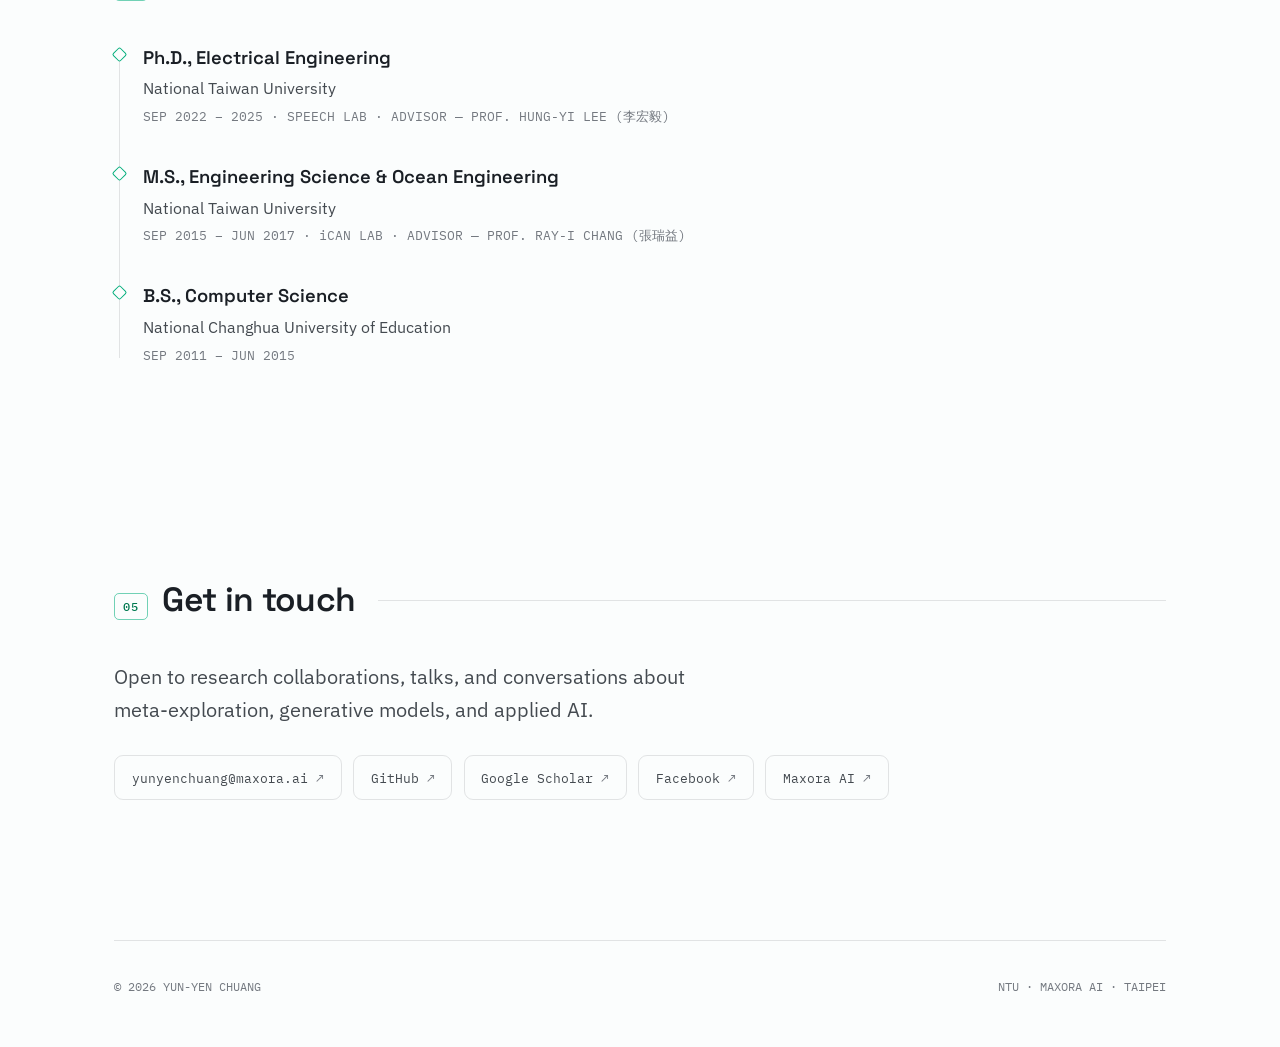
==== commit 5c2e650c: "Link SSD and Meta-DiffuB project pages from research cards and sub-pages Co-Authored-By: Claude Opus" ====
--- a/index.html
+++ b/index.html
@@ -317,7 +317,7 @@
       <div class="sect-head reveal"><span class="idx">03</span><h2>Research</h2><span class="rule"></span></div>
       <p class="lede reveal">Selected work on meta-exploration, text and molecular diffusion, and generative models. Each card opens a full, interactive walkthrough that steps through the method.</p>
       <div class="research-grid">
-        <a class="res-card reveal" href="research/ssd.html">
+        <div class="res-card has-ext reveal">
           <span class="res-emblem"><svg viewBox="0 0 48 48" fill="none" stroke="currentColor" stroke-width="1.8" stroke-linecap="round" stroke-linejoin="round" aria-hidden="true">
   <circle cx="24" cy="24" r="17" stroke-dasharray="3 3.5" stroke="var(--accent)"/>
   <circle cx="24" cy="7" r="2.2" fill="currentColor" stroke="none"/><circle cx="39" cy="31" r="2.2" fill="currentColor" stroke="none"/><circle cx="10" cy="33" r="2.2" fill="currentColor" stroke="none"/>
@@ -327,9 +327,9 @@
           <span class="res-venue">NeurIPS 2026</span>
           <span class="res-title">SSD</span>
           <span class="res-sub">Shell-guided spherical diffusion — a chemically scaled shell prior for 3D molecular geometry generation.</span>
-          <span class="res-go">Read the full method →</span>
-        </a>
-        <a class="res-card reveal" href="research/meta-diffub.html">
+          <span class="res-links"><a class="res-go" href="research/ssd.html">Read the full method →</a><a class="res-ext" href="https://shelldiffusion.github.io/SSD-ShellDiffusion/" target="_blank" rel="noopener">Project page ↗</a></span>
+        </div>
+        <div class="res-card has-ext reveal">
           <span class="res-emblem"><svg viewBox="0 0 48 48" fill="none" stroke="currentColor" stroke-width="1.8" stroke-linecap="round" stroke-linejoin="round" aria-hidden="true">
   <path d="M6 16 C 13 6, 21 6, 24 14 S 34 26, 42 15" stroke="var(--accent)"/>
   <circle cx="24" cy="14" r="2" fill="var(--accent)" stroke="none"/>
@@ -338,8 +338,8 @@
           <span class="res-venue">NeurIPS 2024</span>
           <span class="res-title">Meta-DiffuB</span>
           <span class="res-sub">A seq2seq text-diffusion model that learns a per-sentence noise schedule via meta-exploration.</span>
-          <span class="res-go">Read the full method →</span>
-        </a>
+          <span class="res-links"><a class="res-go" href="research/meta-diffub.html">Read the full method →</a><a class="res-ext" href="https://meta-diffub.github.io/Meta-DiffuB/" target="_blank" rel="noopener">Project page ↗</a></span>
+        </div>
         <a class="res-card reveal" href="research/metaex-gan.html">
           <span class="res-emblem"><svg viewBox="0 0 48 48" fill="none" stroke="currentColor" stroke-width="1.8" stroke-linecap="round" aria-hidden="true">
   <circle cx="17" cy="24" r="9"/><circle cx="31" cy="24" r="9"/>
--- a/assets/style.css
+++ b/assets/style.css
@@ -505,6 +505,15 @@
 .res-sub { font-size: 0.88rem; color: var(--ink-2); line-height: 1.5; flex: 1; }
 .res-go { font-family: var(--mono); font-size: 0.73rem; color: var(--accent-deep); margin-top: 0.35rem; }
 .res-card:hover .res-go { text-decoration: underline; }
+/* cards with an external project page: the main link stretches over the card, the external link sits above it */
+.res-card.has-ext { position: relative; }
+.res-card.has-ext .res-go::after { content: ""; position: absolute; inset: 0; border-radius: inherit; }
+.res-card.has-ext .res-go:focus-visible { outline: none; }
+.res-card.has-ext:focus-within { border-color: var(--accent-line); }
+.res-links { display: flex; flex-wrap: wrap; align-items: baseline; gap: 0.35rem 1rem; margin-top: 0.35rem; }
+.res-links .res-go { margin-top: 0; }
+.res-ext { position: relative; z-index: 1; font-family: var(--mono); font-size: 0.73rem; color: var(--ink-2); }
+.res-ext:hover, .res-ext:focus-visible { color: var(--accent-deep); text-decoration: underline; }
 
 /* subtle life on the emblems (motion-safe only) */
 @media (prefers-reduced-motion: no-preference) {
